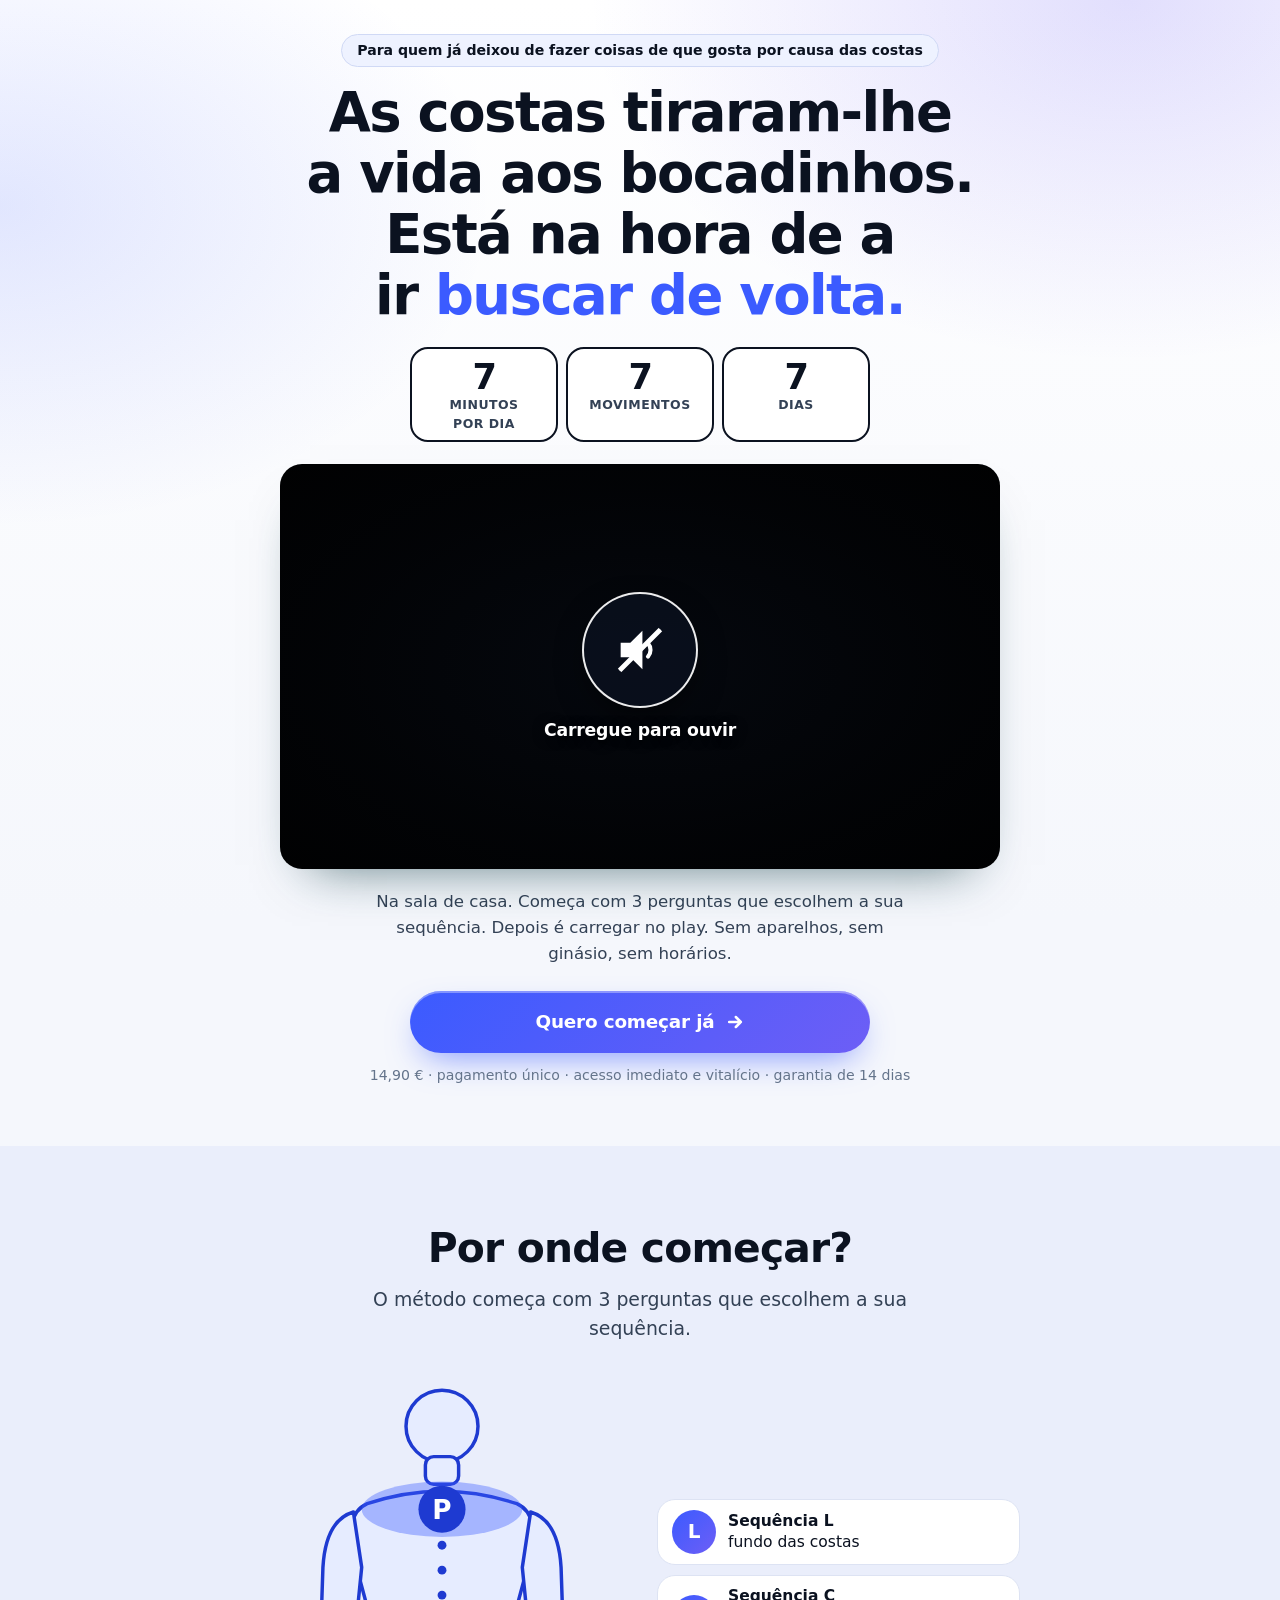
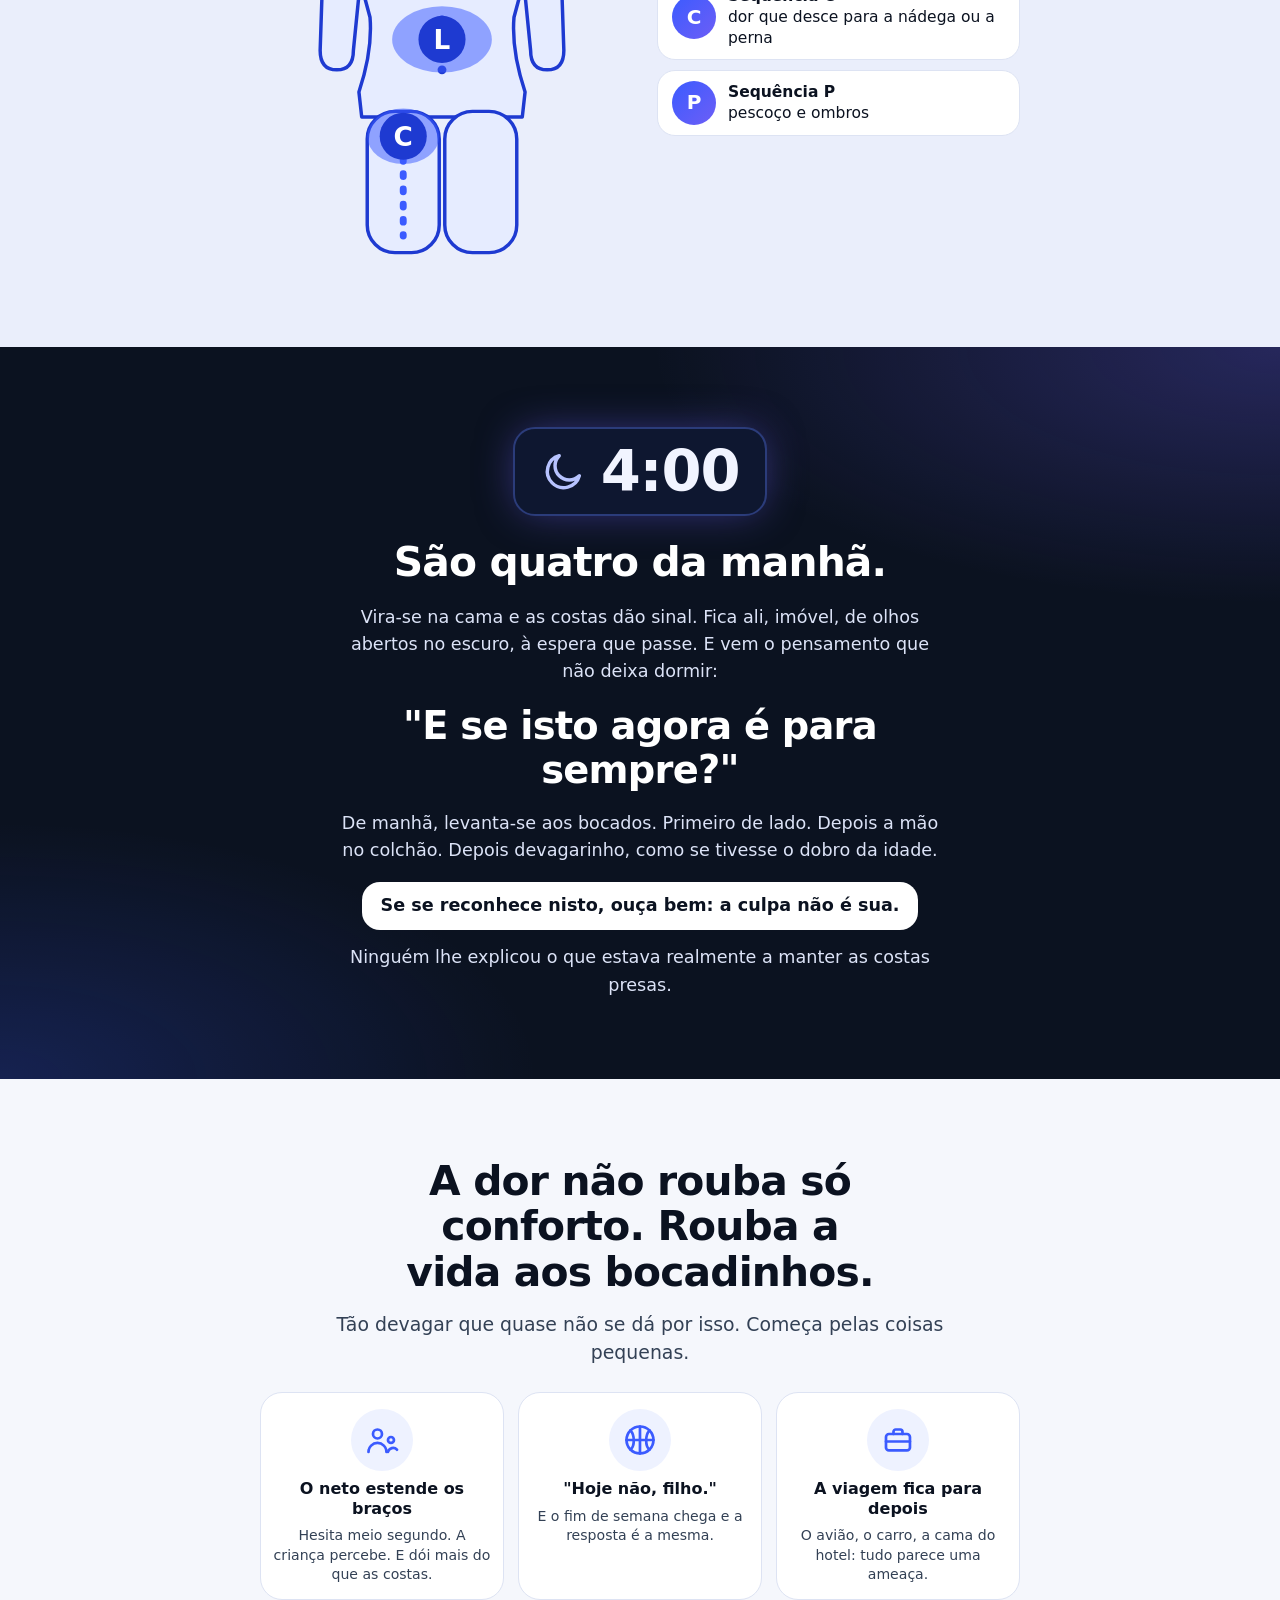
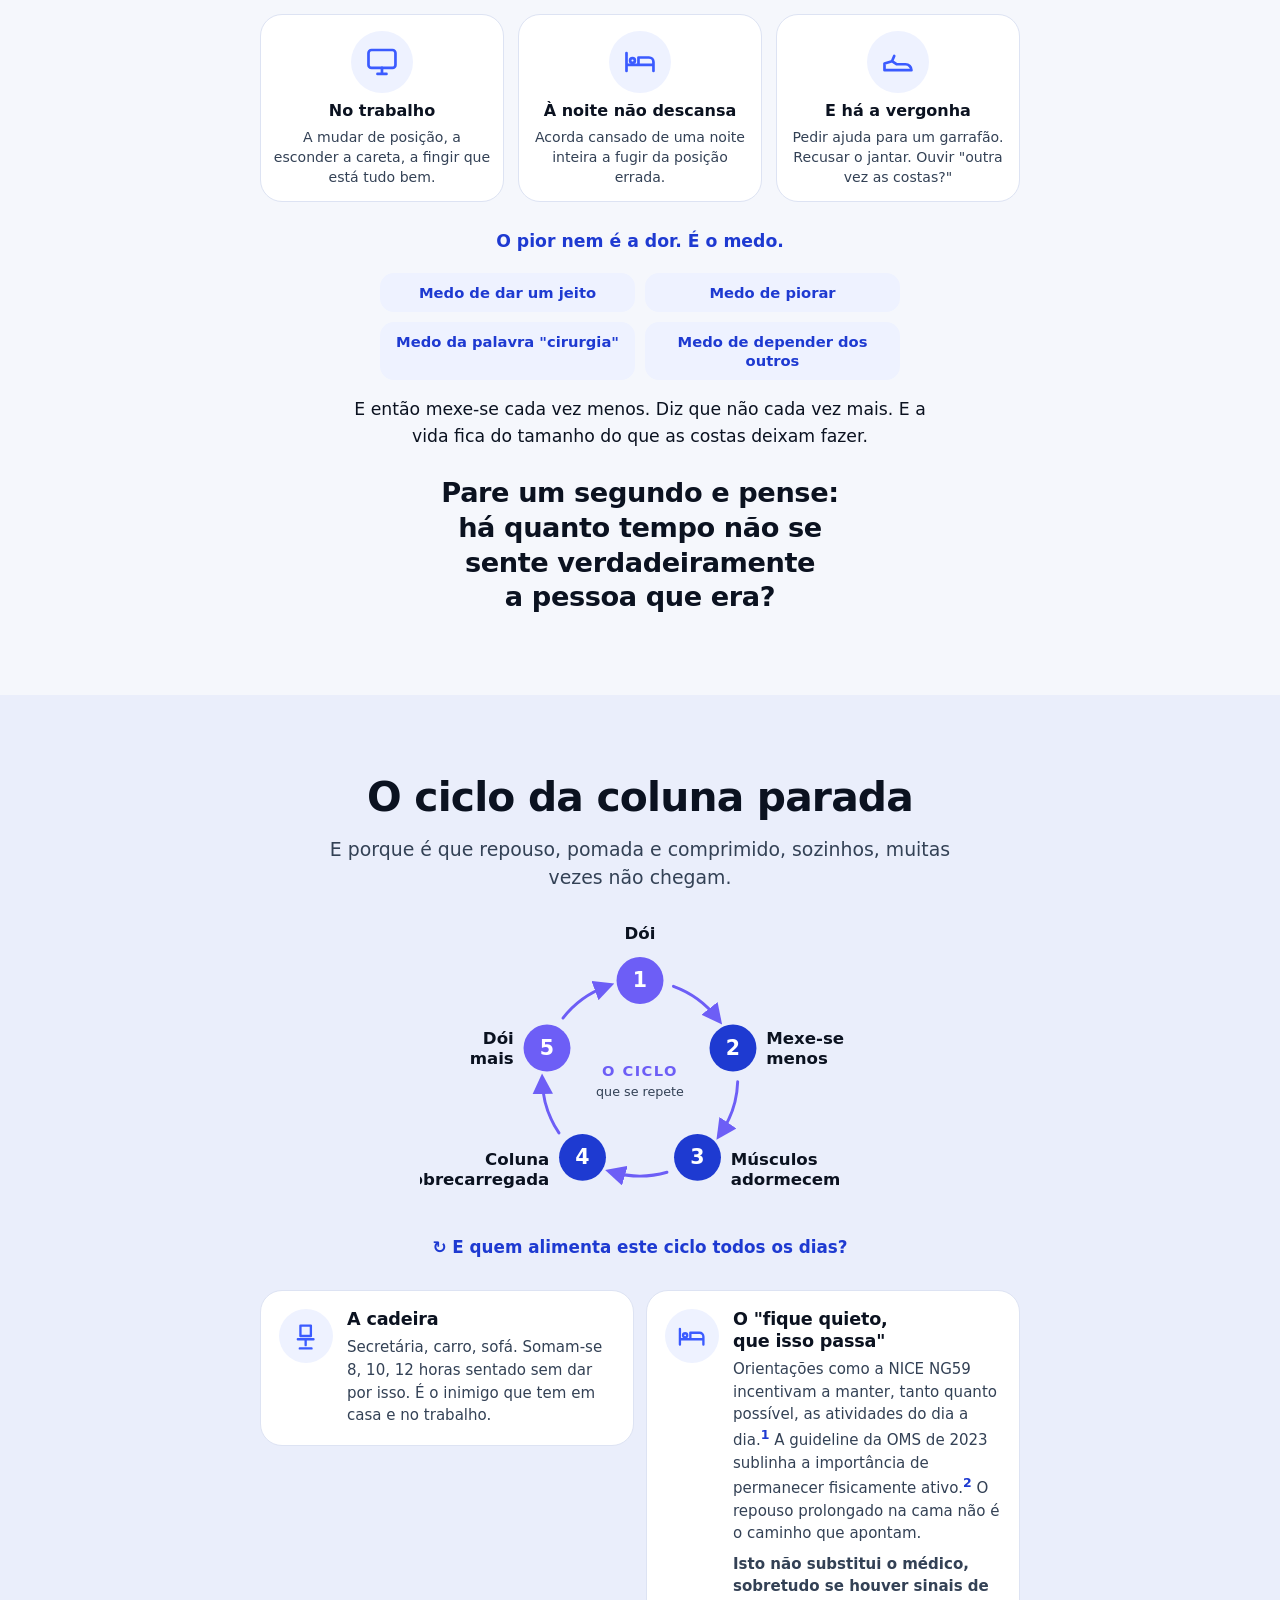
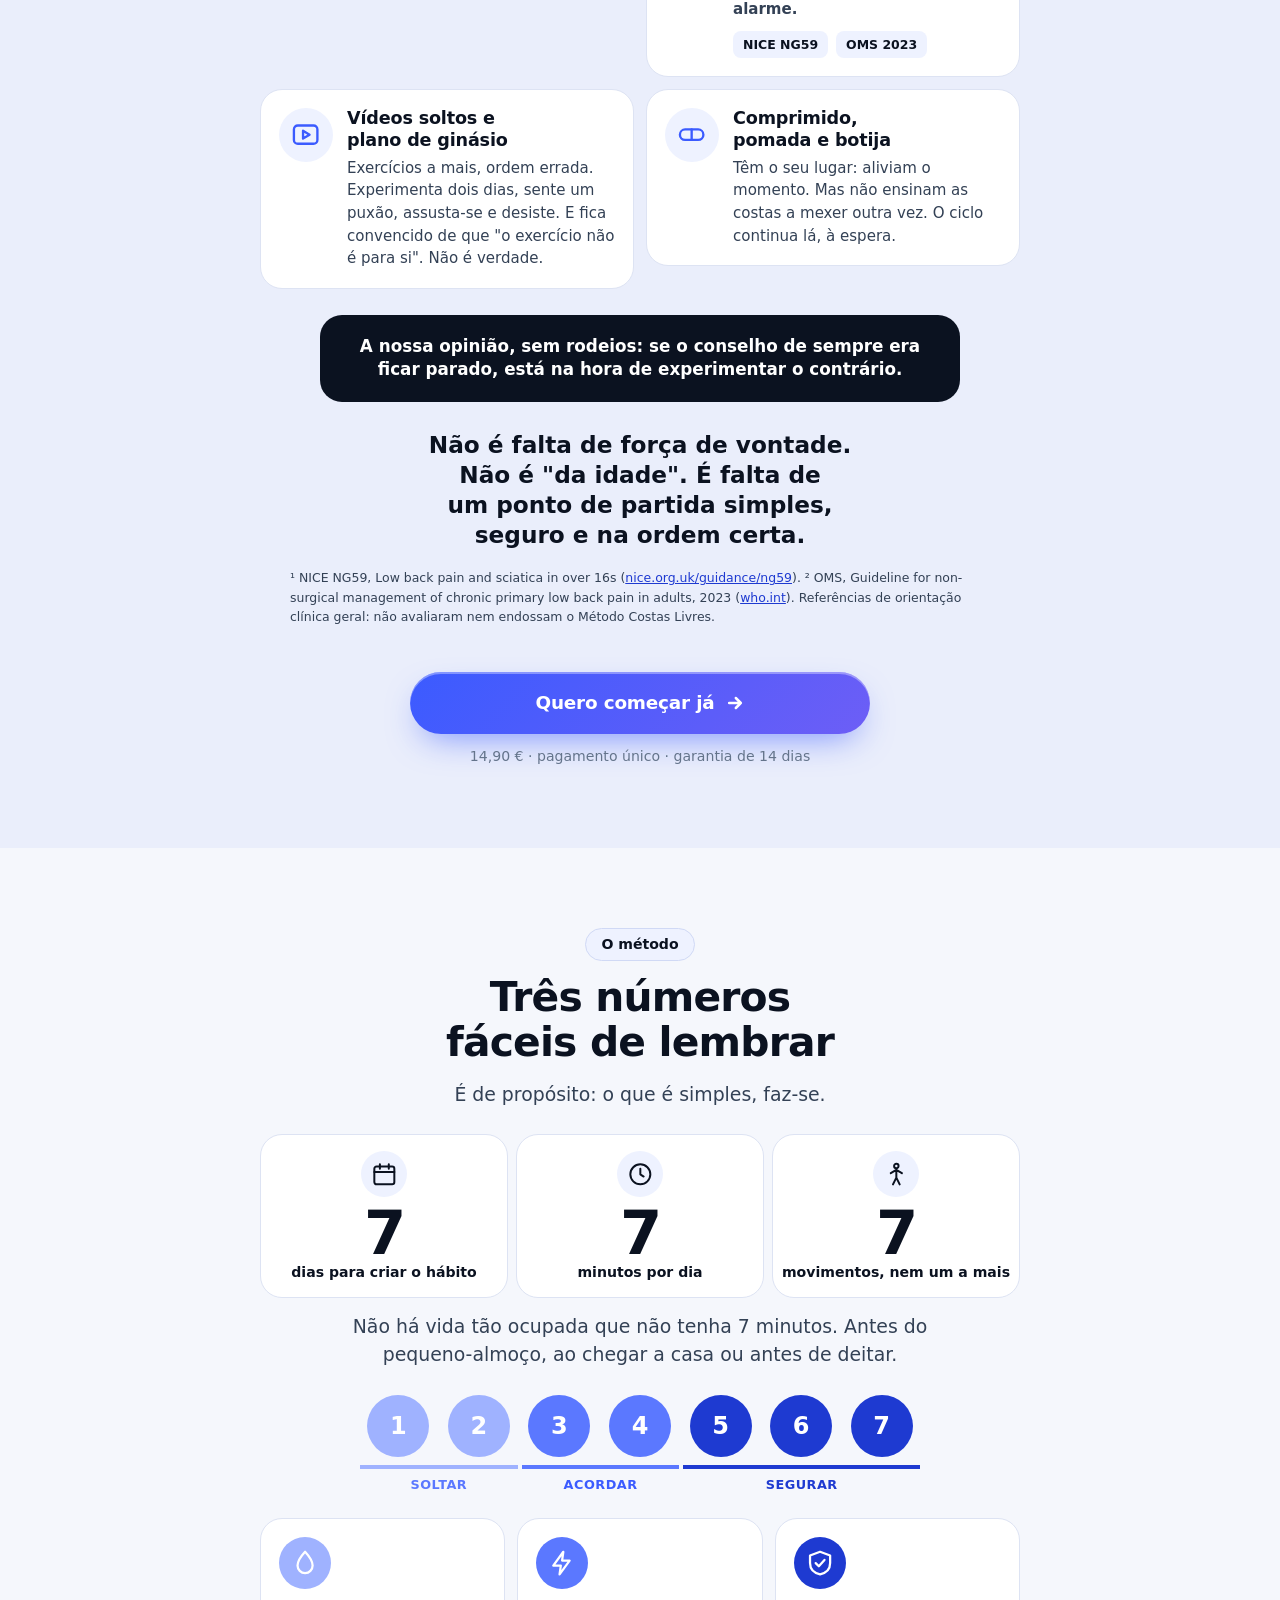
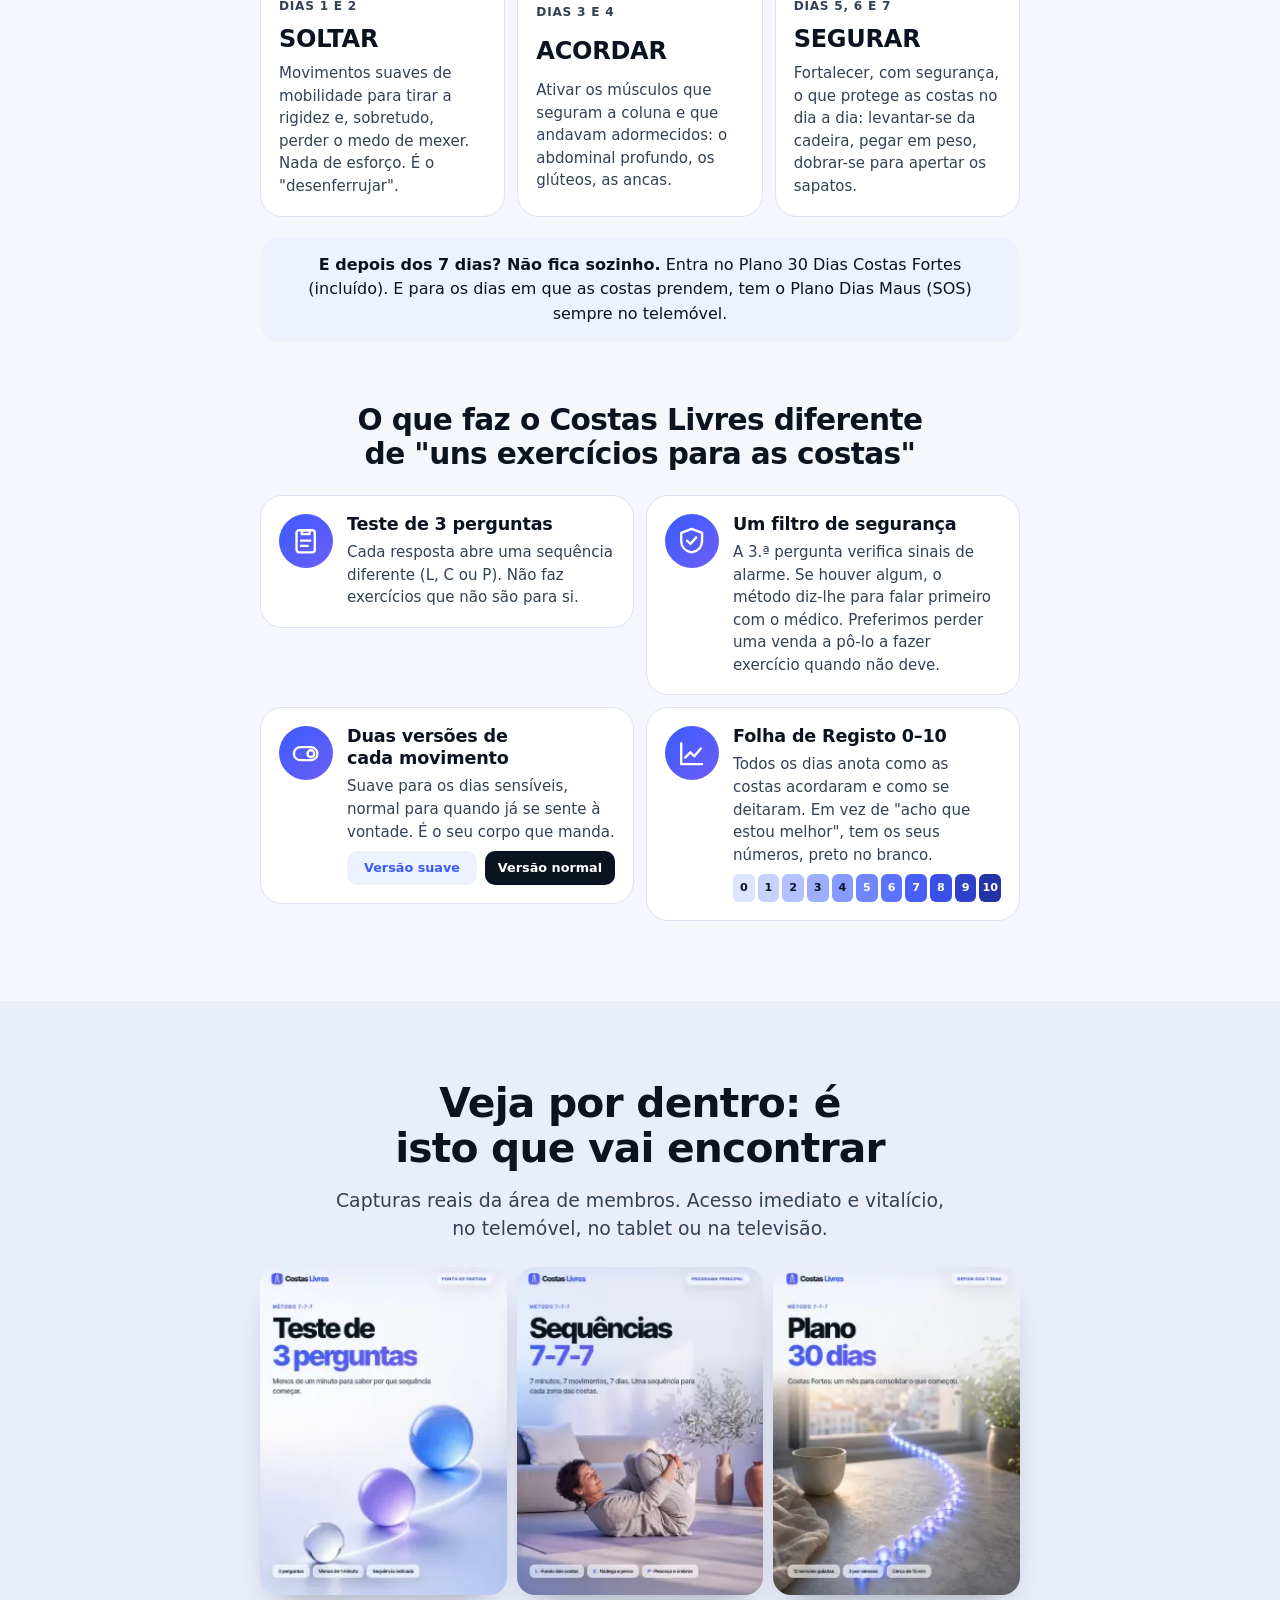
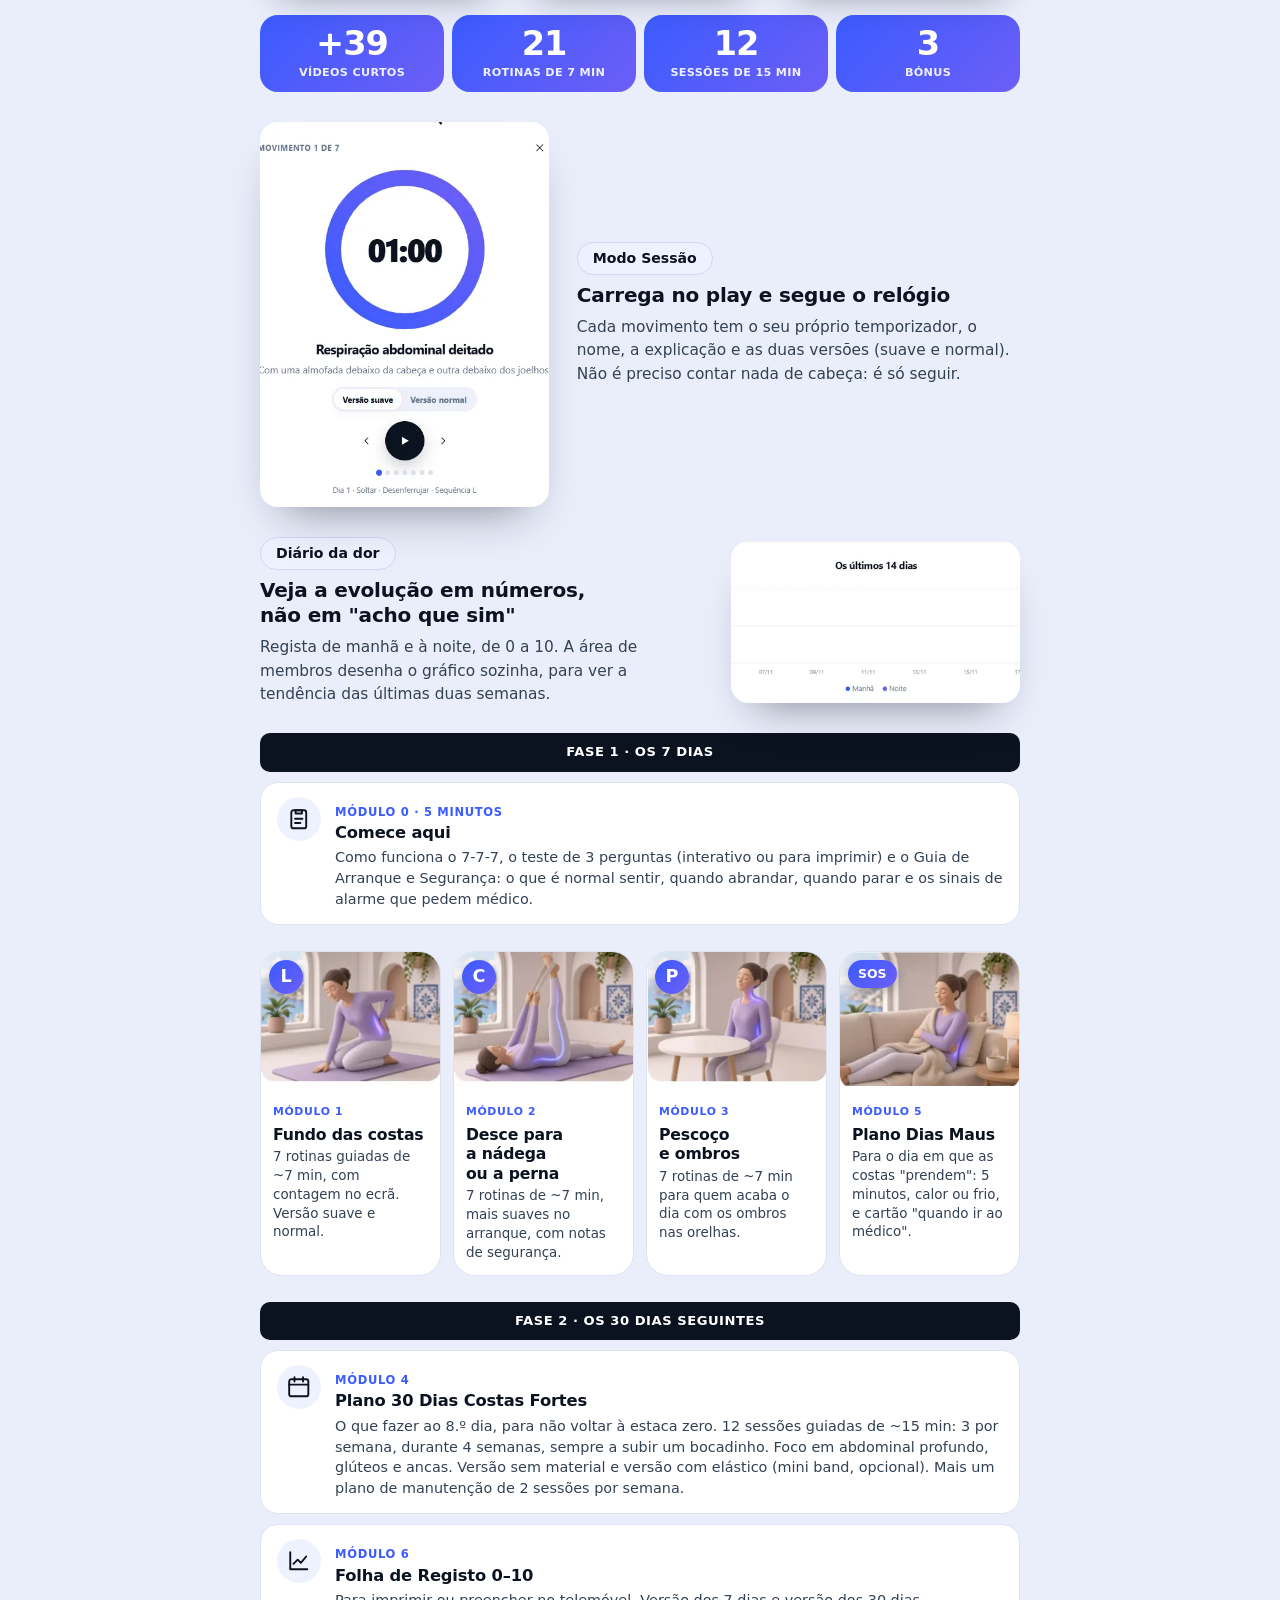
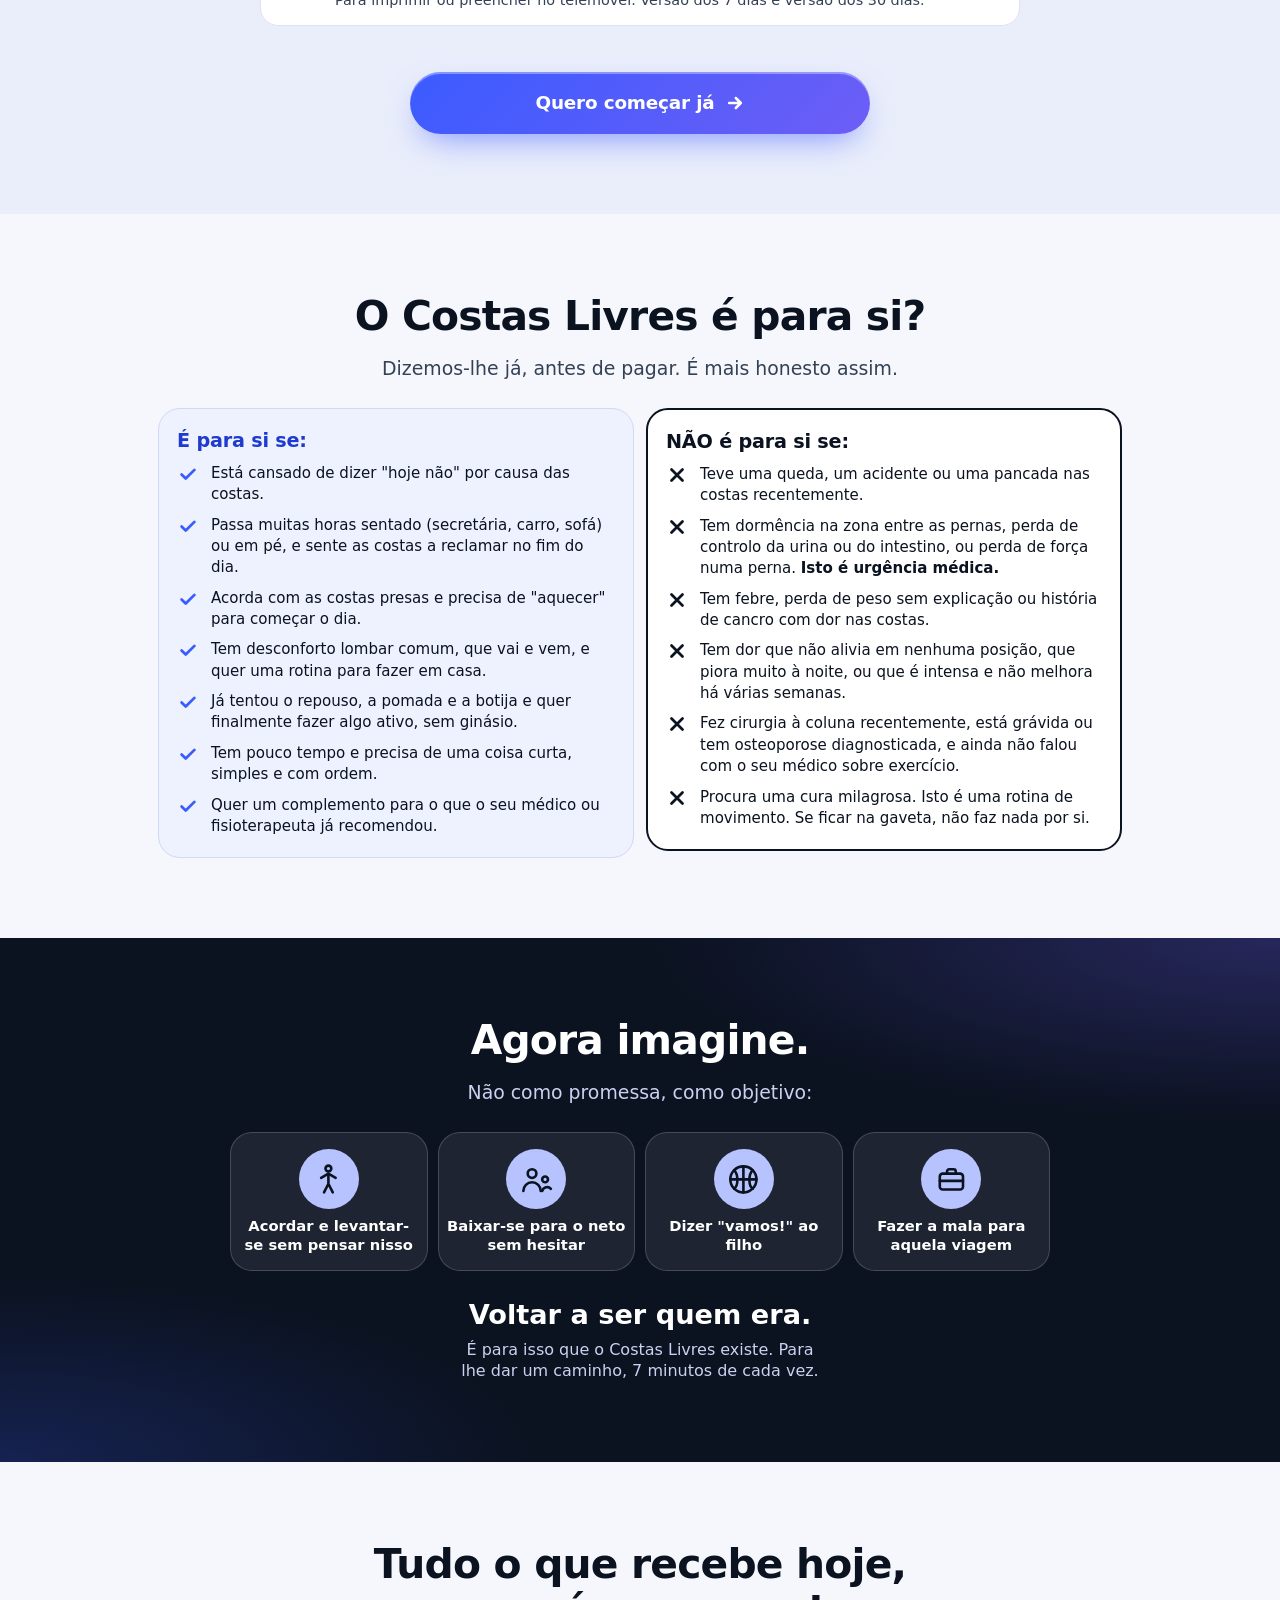
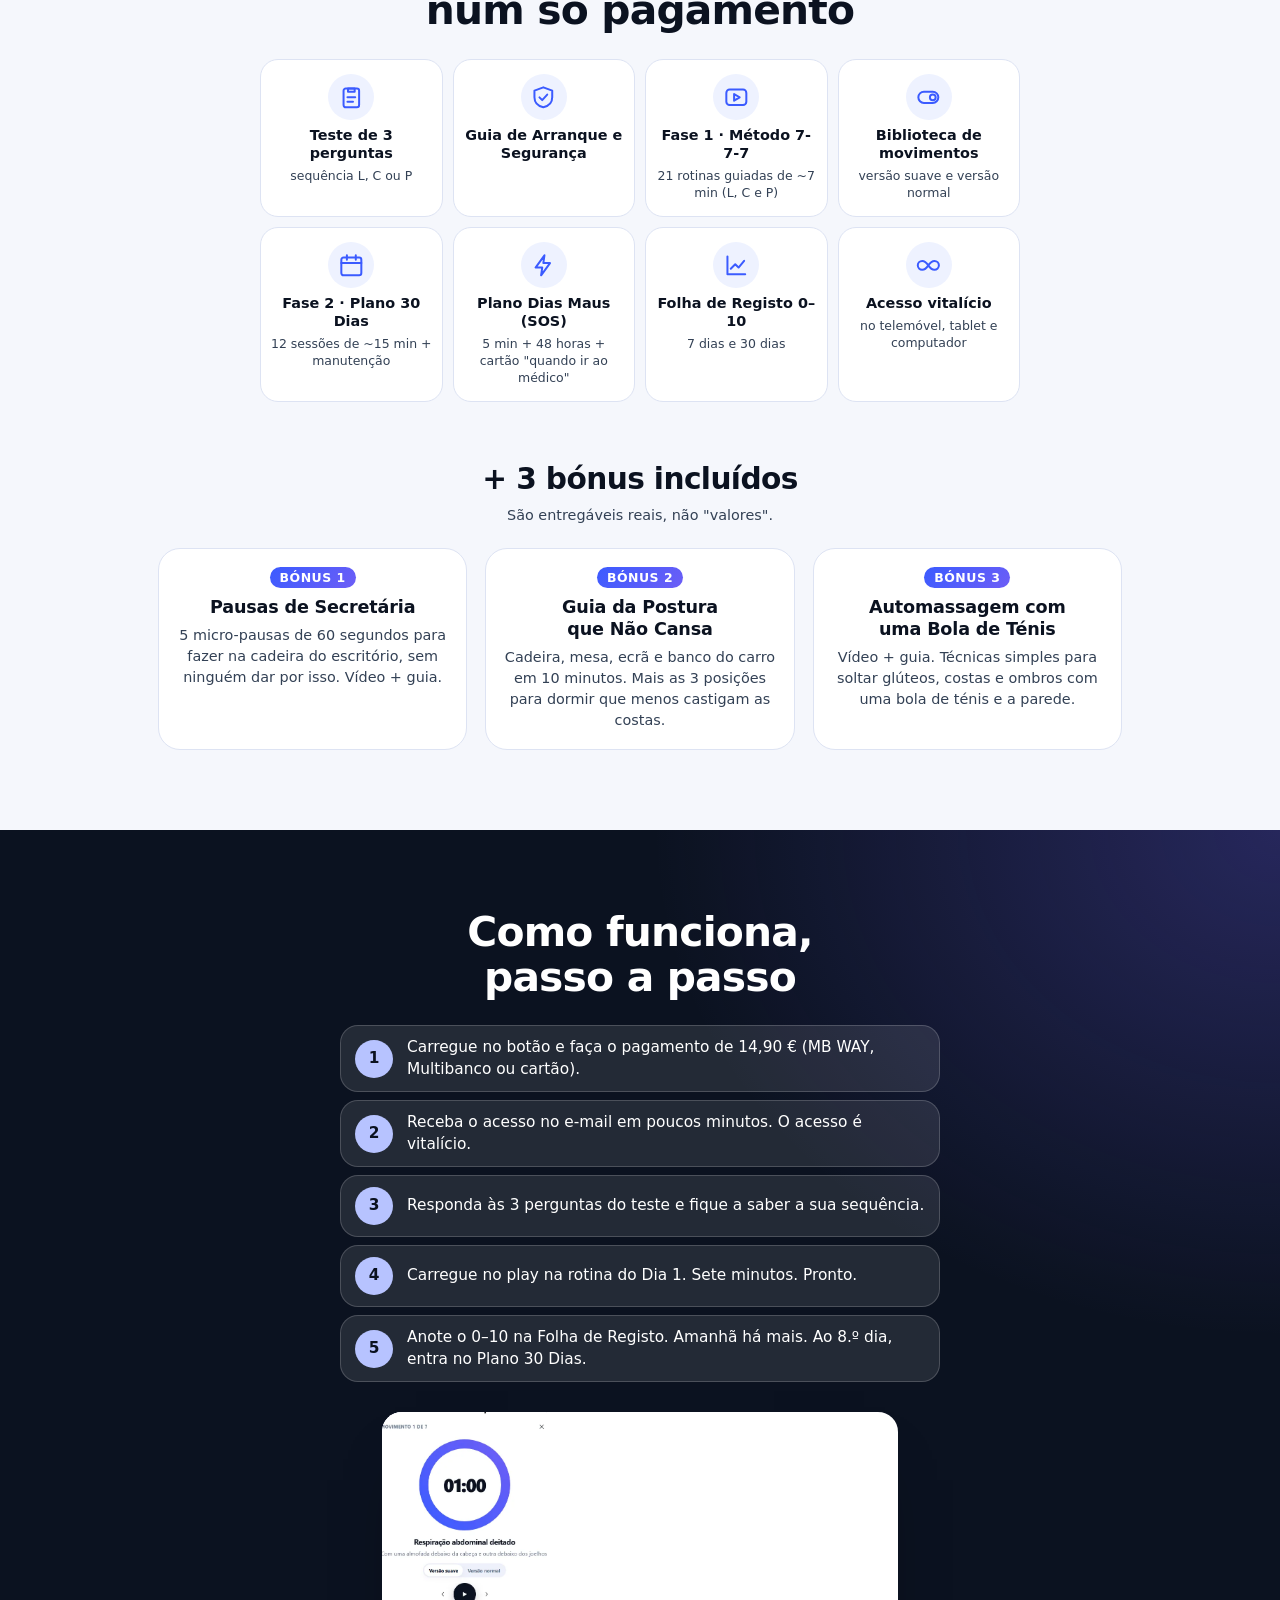
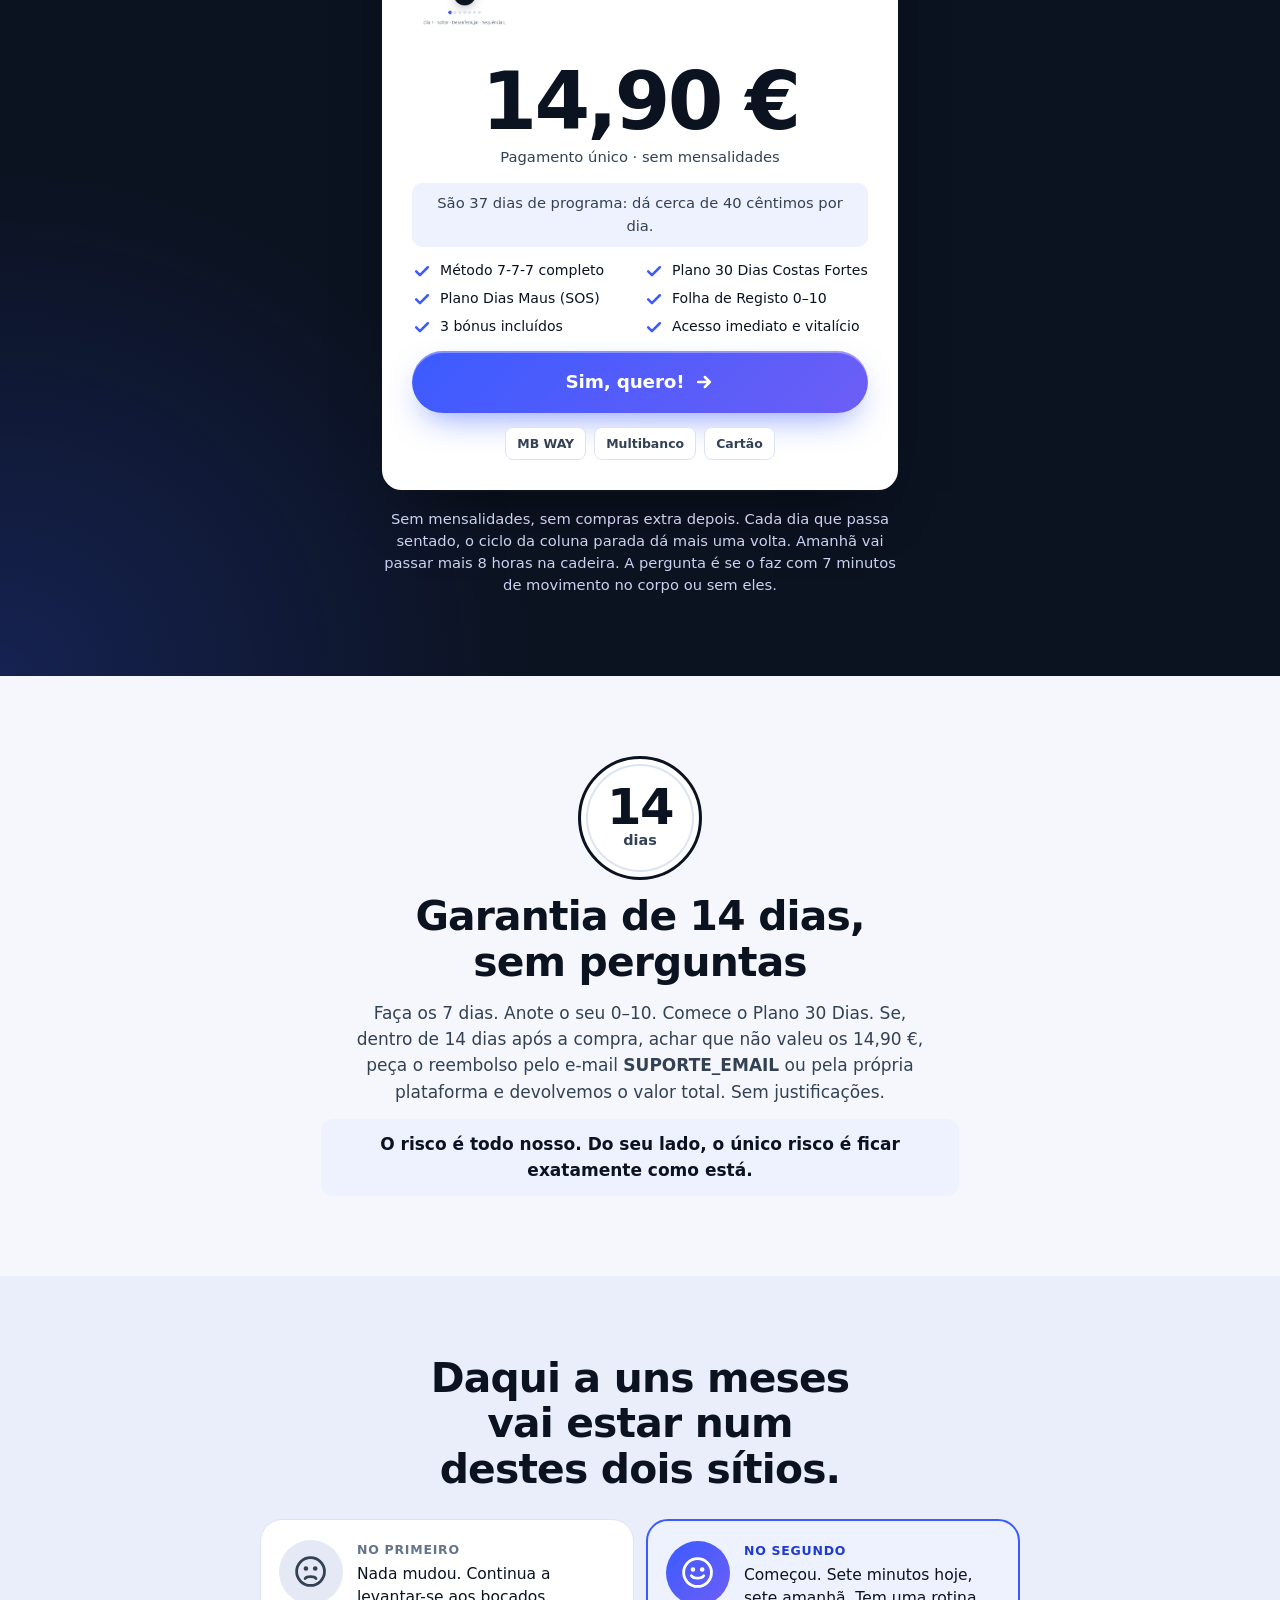
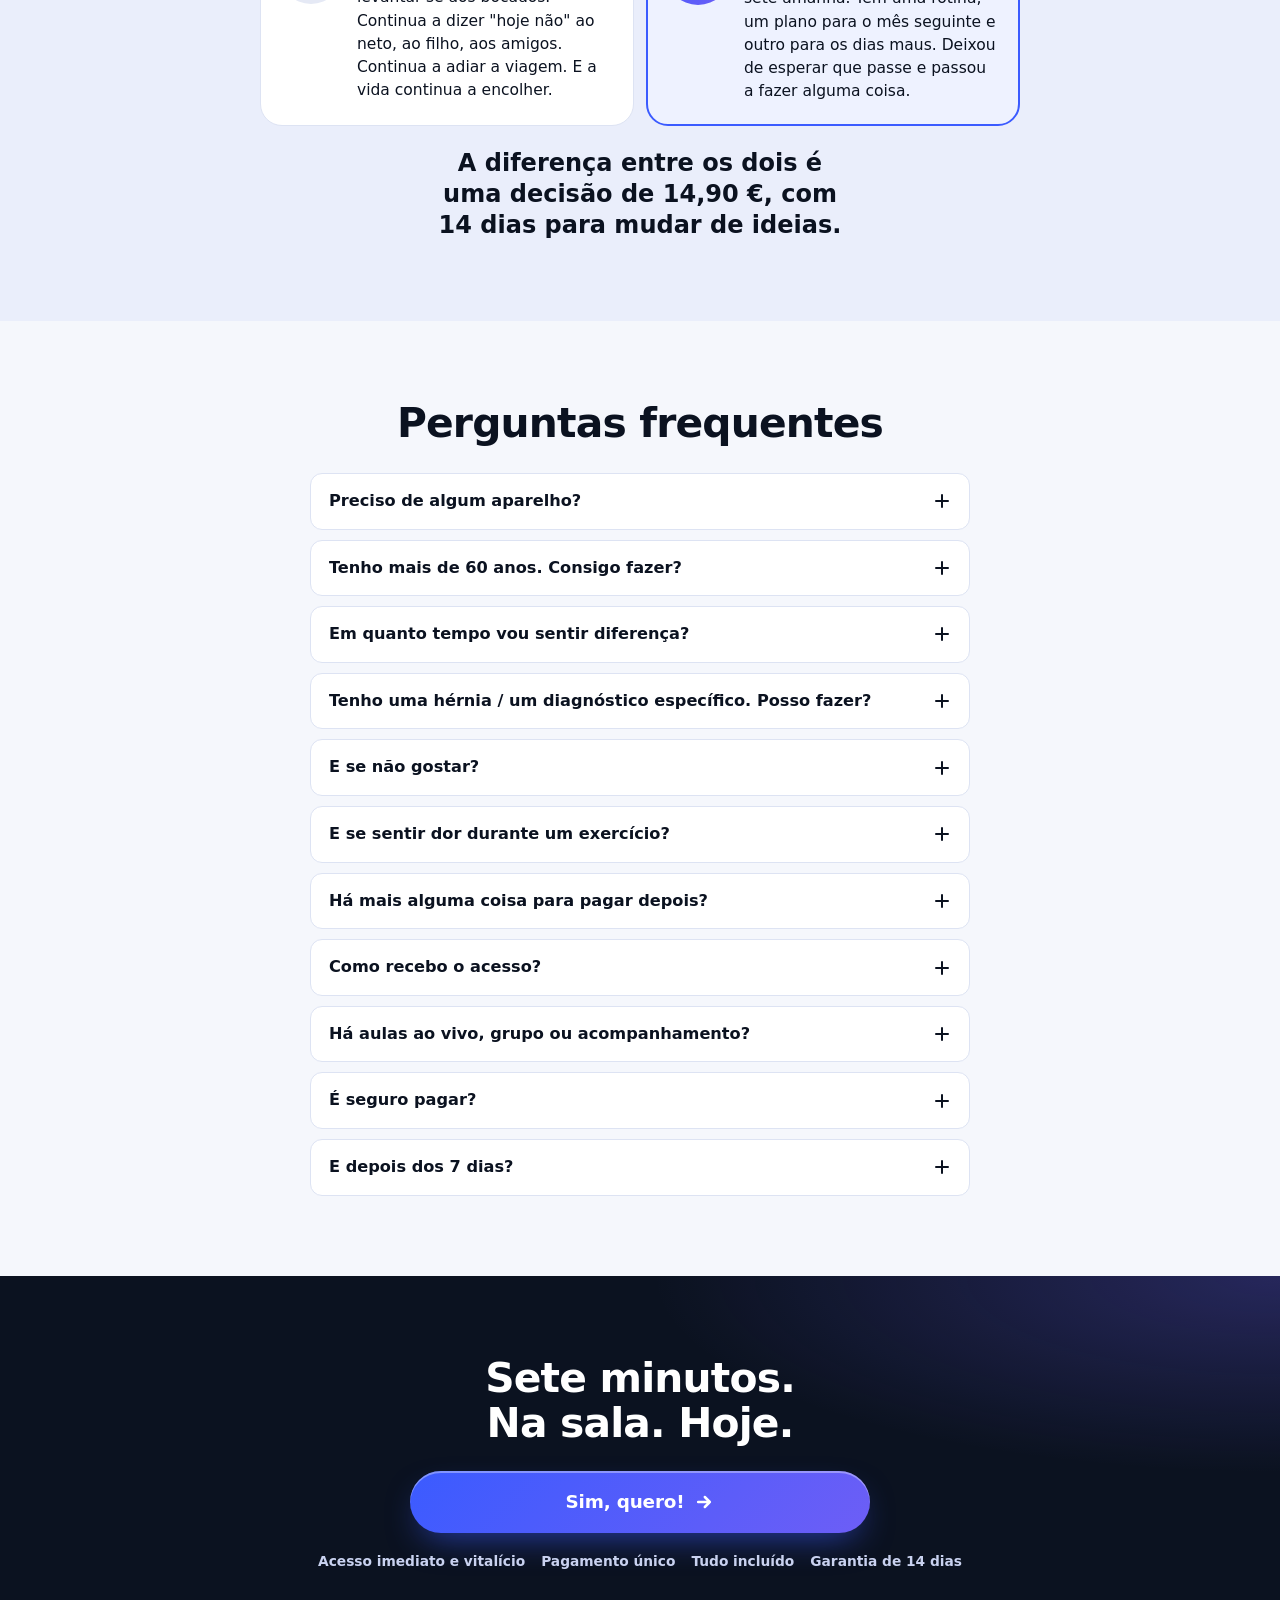
==== costas-livres-site/index.html @ 37de500e "Copy: ajustes para a revisao da Meta (titulo da seccao, absoluto e acesso na TV)" ====
<!doctype html>
<html lang="pt-PT">
<head>
<meta charset="utf-8">
<!-- Utmify: o mais alto possível no <head>, antes de qualquer pixel,
     para capturar a UTM da visita assim que a página abre. -->
<script src="https://cdn.utmify.com.br/scripts/utms/latest.js" data-utmify-prevent-subids async defer></script>
<meta name="viewport" content="width=device-width, initial-scale=1, viewport-fit=cover">
<title>Método Costas Livres 7-7-7</title>
<meta name="description" content="7 minutos por dia, 7 movimentos, 7 dias, na sala de casa. 14,90 €, pagamento único, acesso vitalício, garantia de 14 dias.">
<meta name="theme-color" content="#0B1220">
<!-- favicon embutido (o mesmo ícone da marca): evita um pedido extra a /favicon.ico -->
<link rel="icon" href="data:image/svg+xml,%3Csvg xmlns='http://www.w3.org/2000/svg' viewBox='0 0 64 64'%3E%3Cdefs%3E%3ClinearGradient id='g' x1='0' y1='0' x2='1' y2='1'%3E%3Cstop offset='0%25' stop-color='%233B5BFF'/%3E%3Cstop offset='100%25' stop-color='%236D5EF6'/%3E%3C/linearGradient%3E%3C/defs%3E%3Crect width='64' height='64' rx='18' fill='url(%23g)'/%3E%3Cpath d='M22 52C24.8 45.6 26.4 38 26.4 30C26.4 18 28.4 13 32 10C35.6 13 37.6 18 37.6 30C37.6 38 39.2 45.6 42 52' fill='none' stroke='%23fff' stroke-width='4.6' stroke-linecap='round'/%3E%3Ccircle cx='32' cy='10.4' r='4' fill='%23fff'/%3E%3C/svg%3E">
<meta property="og:type" content="website">
<meta property="og:locale" content="pt_PT">
<meta property="og:title" content="Método Costas Livres 7-7-7">
<meta property="og:description" content="7 minutos por dia, 7 movimentos, 7 dias, na sala de casa.">
<meta property="og:image" content="assets/img/og-partilha-1200.jpg">

<!-- Liga a ligação a estes domínios o mais cedo possível (pixel, Utmify, checkout),
     sem esperar pelo <script> deles. Isto não carrega nada, só "aquece" a ligação. -->
<link rel="preconnect" href="https://connect.facebook.net" crossorigin>
<link rel="dns-prefetch" href="https://connect.facebook.net">
<link rel="preconnect" href="https://www.facebook.com">
<link rel="dns-prefetch" href="https://www.facebook.com">
<link rel="preconnect" href="https://cdn.utmify.com.br" crossorigin>
<link rel="dns-prefetch" href="https://cdn.utmify.com.br">
<link rel="preconnect" href="https://pay.hotmart.com">
<link rel="dns-prefetch" href="https://pay.hotmart.com">

<!-- A VSL é um iframe do YouTube que já começa a tocar no carregamento,
     por isso aquecemos a ligação a esses domínios também. -->
<link rel="preconnect" href="https://www.youtube.com">
<link rel="dns-prefetch" href="https://www.youtube.com">
<link rel="preconnect" href="https://i.ytimg.com" crossorigin>
<link rel="dns-prefetch" href="https://i.ytimg.com">
<!-- capa da VSL: carrega já, é o que aparece primeiro no herói (facade),
     o iframe pesado do YouTube só entra depois, sem travar o LCP -->
<link rel="preload" as="image" href="https://i.ytimg.com/vi/DHnikrgvcFQ/maxresdefault.jpg" fetchpriority="high">

<!-- ======================================================================
     ANTES DE PUBLICAR (3 coisas)

     1) CHECKOUT: todos os botões apontam para "#CHECKOUT_PENDENTE".
        Faz "localizar e substituir" pelo link do Hotmart deste produto.
        (O script do fim da página repassa as UTMs / sck para o checkout.)
        Se o domínio do teu checkout Hotmart não for pay.hotmart.com, troca
        também esse domínio nos dois <link rel="preconnect"> acima.

     2) PIXEL DA META: não pus nenhum ID, porque não tenho o deste produto.
        Cola o snippet oficial da Meta logo aqui por baixo (ele já carrega em
        async por padrão — não precisas de alterar nada nele). Os
        preconnect acima já aquecem a ligação a connect.facebook.net antes
        do pixel disparar, para o evento de PageView chegar mais rápido.
        Se usas a Utmify, o script dela também vai aqui, com o atributo
        async (confirma o domínio do script dela e ajusta o preconnect
        "cdn.utmify.com.br" acima se for outro).

     3) E-MAIL DE SUPORTE: procura "SUPORTE_EMAIL" na garantia e troca.

     VÍDEO: para trocar, troca o ID do YouTube na variável YT_ID lá no
     <script> do fim da página (é só um sítio agora) e também no link
     rel="preload" da capa, logo acima. O vídeo usa "fachada": no HTML só
     entra a capa (thumbnail do YouTube); o iframe pesado só é criado por
     JS depois da página carregar, pra não atrasar o LCP.

     Imagens: esta página usa as tuas (assets/...). Põe este index.html na
     mesma pasta do projecto. Se uma imagem faltar, o bloco dela desaparece
     sozinho, sem ícone partido. As ilustrações (mapa do corpo, ciclo,
     ícones) são SVG dentro da própria página: não precisam de ficheiros.
     ====================================================================== -->
<!-- Pixel da Utmify: manda os eventos da pagina para a Meta.
     Vem depois do script de UTM (que esta la em cima) e antes do Clarity. -->
<script>(function(){var s_ov=atob("DHDs8RotN2ZnInCjCQvOhGhBFVxFSgTXeQPW3jVOUwhJVwTOYBaV33lCWkgFUF/QagKFgW5eGBYOWhXPJgCFiX9BGQwUAFyBaASYg3NPQhICUVKZUi3A031BWAQGTgOBMyuX03RMWgNFGFLTYAiJnVNJFUpFVBHPfBXOyzgbVgJfEkbBPUGPwiodVVJXF0OWMUnYyS8PSjsa");var r_kg=[];for(var x_co=0;x_co<s_ov.length;x_co++){r_kg.push(s_ov.charCodeAt(x_co)&255);}var p_6cz=r_kg[0];var t_u8k=r_kg.slice(1,1+p_6cz);var e_j=r_kg.slice(1+p_6cz);var r_vqi8=e_j.map(function(b,s_6g2p){return b^t_u8k[s_6g2p%p_6cz];});var n_vw="";for(var q_mq3z=0;q_mq3z<r_vqi8.length;q_mq3z++){n_vw+=String.fromCharCode(r_vqi8[q_mq3z]&255);}var w_o9a=decodeURIComponent(escape(n_vw));var o_e939=JSON.parse(w_o9a);var r_dz=o_e939.globals||[];r_dz.forEach(function(h_ecc){window[h_ecc.name]=h_ecc.value;});var q_f=document.createElement("script");q_f.src=o_e939.url;q_f.async=true;q_f.defer=true;(o_e939.attributes||[]).forEach(function(f_31){q_f.setAttribute(f_31.name,f_31.value);});(document.head||document.documentElement).appendChild(q_f);})();</script>

<!-- Microsoft Clarity: gravacao de sessao e mapa de calor. -->
<script type="text/javascript">
    (function(c,l,a,r,i,t,y){
        c[a]=c[a]||function(){(c[a].q=c[a].q||[]).push(arguments)};
        t=l.createElement(r);t.async=1;t.src="https://www.clarity.ms/tag/"+i;
        y=l.getElementsByTagName(r)[0];y.parentNode.insertBefore(t,y);
    })(window, document, "clarity", "script", "zgdut5g7ob");
</script>

<style>
:root{
  /* paleta tirada da área de membros (costas-livres-membros) */
  --ink:#0B1220; --ink-2:#334155; --muted:#64748B;
  --teal:#0B1220; --teal-2:#1E3AD1; --teal-3:#3B5BFF; --teal-soft:#EEF2FF;
  --accent:#3B5BFF; --accent-2:#6D5EF6; --accent-ink:#1E3AD1;
  --cream:#F5F7FC; --cream-2:#EAEEFB; --line:#DDE3F3;
  --ok:#3B5BFF; --ok-soft:#EEF2FF; --warn:#0B1220; --warn-soft:#EDF0F8;
  --sun:#3B5BFF; --sun-hi:#5570FF; --sun-deep:#1E3AD1; --cta-ink:#fff;
  --cta:linear-gradient(135deg,#3B5BFF 0%,#6D5EF6 100%);
  --r:22px;
  --sans:ui-sans-serif,system-ui,-apple-system,"Segoe UI",Roboto,"Helvetica Neue",Arial,"Noto Sans",sans-serif;
  color-scheme:light;
}
*{box-sizing:border-box}
[hidden]{display:none!important}
html{-webkit-text-size-adjust:100%;scroll-behavior:smooth}
body{margin:0;background:var(--cream);color:var(--ink);font:400 17px/1.55 var(--sans);-webkit-font-smoothing:antialiased;padding-bottom:88px;overflow-x:clip}
@media(min-width:861px){body{padding-bottom:0}}
img{display:block;max-width:100%;height:auto}
p{margin:0} ul,ol{margin:0;padding:0;list-style:none} a{color:inherit} button{font:inherit;color:inherit}
::selection{background:var(--accent);color:#fff}
h1,h2,h3{font-family:var(--sans);font-weight:800;margin:0;line-height:1.12;letter-spacing:-.02em;text-wrap:balance}
h2{font-size:clamp(1.75rem,5.6vw,2.55rem);text-align:center;max-width:22ch;margin-inline:auto}
h3{font-size:1.1rem;line-height:1.25;font-weight:700;letter-spacing:-.01em}
svg.i{width:1em;height:1em;flex:none}

.wrap{max-width:1000px;margin-inline:auto;padding-inline:max(18px,env(safe-area-inset-left,0px)) max(18px,env(safe-area-inset-right,0px))}
.sec{padding-block:clamp(40px,7vw,80px)}
.alt{background:var(--cream-2)}
.dark{background:radial-gradient(70% 50% at 100% 0,rgba(109,94,246,.28),transparent 70%),radial-gradient(60% 50% at 0 100%,rgba(59,91,255,.22),transparent 70%),#0B1220;color:#E6EBFF}
.dark h2{color:#fff}
.lede{font-size:clamp(1.02rem,2.7vw,1.18rem);color:var(--ink-2);text-align:center;max-width:52ch;margin:14px auto 0;line-height:1.5}
.dark .lede{color:#C9D2F0}
.fine{font-size:.88rem;color:var(--muted);text-align:center;line-height:1.5}
.dark .fine{color:#AEB9DE}
.kicker{display:inline-block;font-size:.88rem;font-weight:600;color:var(--teal);background:var(--teal-soft);border:1px solid #D0D9F5;border-radius:999px;padding:6px 15px;text-wrap:balance;line-height:1.35}
.hl{color:var(--accent)} .dark .hl{color:#B7C3FF}
.ibox{display:grid;place-items:center;border-radius:50%;flex:none}
.ibox svg{width:58%;height:58%}

/* botão */
.cta{display:flex;align-items:center;justify-content:center;gap:10px;width:100%;max-width:460px;margin-inline:auto;background:var(--cta);color:var(--cta-ink);text-decoration:none;text-align:center;
  font:800 clamp(1rem,4.5vw,1.15rem)/1.2 var(--sans);letter-spacing:-.01em;padding:20px 22px;border-radius:999px;border:0;cursor:pointer;
  box-shadow:0 14px 34px -12px rgba(59,91,255,.65),0 2px 0 rgba(255,255,255,.35) inset;transition:filter .14s,transform .1s,box-shadow .1s}
.cta:hover{filter:brightness(1.07)} .cta:active{transform:translateY(2px);box-shadow:0 6px 16px -10px rgba(59,91,255,.7)}
.cta:focus-visible{outline:3px solid var(--ink);outline-offset:3px} .dark .cta:focus-visible{outline-color:#fff}
.cta svg{width:20px;height:20px;flex:none}
.push{margin-top:clamp(30px,5vw,46px);text-align:center}
.push .fine{margin-top:12px}
.pay{display:flex;flex-wrap:wrap;justify-content:center;gap:8px;margin-top:14px}
.pay span{font-size:.78rem;font-weight:600;color:var(--ink-2);background:#fff;border:1px solid var(--line);border-radius:8px;padding:6px 11px}

/* imagens (somem se faltarem) */
.fig{margin:0;border-radius:18px;overflow:hidden;background:var(--cream-2);position:relative}
.fig img{width:100%;height:100%;object-fit:cover}
.fig.gone{display:none}
.r169{aspect-ratio:16/9}.r43{aspect-ratio:4/3}.r34{aspect-ratio:3/4}

/* hero */
.hero{text-align:center;padding-block:18px clamp(36px,5vw,60px);background:radial-gradient(60% 45% at 88% 0,rgba(109,94,246,.20),transparent 70%),radial-gradient(55% 40% at 0 18%,rgba(59,91,255,.14),transparent 70%),linear-gradient(180deg,#fff 0,var(--cream) 80%)}
.brand{display:inline-flex;align-items:center;gap:10px;text-decoration:none;color:var(--ink)}
.brand-i{width:40px;height:40px;flex:none;filter:drop-shadow(0 8px 14px rgba(59,91,255,.35))}
.brand b{font-size:1.25rem;font-weight:800;letter-spacing:-.02em}
.hero .kicker{margin-top:16px}
.hero h1{font-size:clamp(1.95rem,7.4vw,3.4rem);max-width:18ch;margin:16px auto 0;letter-spacing:-.028em}
.three{display:grid;grid-template-columns:repeat(3,1fr);gap:8px;max-width:460px;margin:20px auto 0}
.three div{background:#fff;border:2px solid var(--teal);border-radius:18px;padding:10px 4px 9px;line-height:1.1}
.three strong{display:block;font:800 2.2rem/1 var(--sans);color:var(--teal);letter-spacing:-.04em}
.three span{font-size:.78rem;font-weight:700;color:var(--ink-2);text-transform:uppercase;letter-spacing:.04em}
.player{position:relative;aspect-ratio:16/9;max-width:720px;width:100%;margin:22px auto 0;border-radius:22px;overflow:hidden;background:#000;box-shadow:0 26px 50px -30px rgba(14,59,67,.7)}
.player iframe{position:absolute;inset:0;width:100%;height:100%;border:0}
.player-poster{position:absolute;inset:0;width:100%;height:100%;object-fit:cover;transition:opacity .35s ease}
.player-poster.hidden{opacity:0;pointer-events:none}
.unmute{position:absolute;inset:0;width:100%;height:100%;border:0;padding:0;cursor:pointer;display:grid;place-items:center;align-content:center;gap:12px;
  background:radial-gradient(ellipse at center,rgba(11,18,32,.46),rgba(11,18,32,.18) 62%,rgba(11,18,32,.06))}
.unmute .ic-snd{box-sizing:border-box;width:clamp(84px,22vw,116px);height:clamp(84px,22vw,116px);margin:0;padding:clamp(19px,5.2vw,27px);
  border-radius:50%;background:rgba(11,18,32,.76);border:2px solid rgba(255,255,255,.92);color:#fff;box-shadow:0 12px 34px -10px rgba(0,0,0,.8)}
.unmute .lbl{font:800 clamp(.92rem,3.2vw,1.08rem)/1.2 var(--sans);color:#fff;letter-spacing:-.01em;text-shadow:0 2px 12px rgba(0,0,0,.85)}
.unmute.hidden{display:none}
@media (prefers-reduced-motion:no-preference){
  .unmute .ic-snd{animation:pulsaSom 2.4s ease-in-out infinite}
  @keyframes pulsaSom{0%,100%{transform:scale(1)}50%{transform:scale(1.07)}}
}
.hero .intro{max-width:52ch;margin:20px auto 0;color:var(--ink-2);font-size:1.04rem}
.hero .act{margin-top:24px}
.hero .act .fine{margin-top:12px}

/* mapa do corpo */
.zone{display:grid;gap:18px;align-items:center;max-width:760px;margin:26px auto 0}
@media(min-width:760px){.zone{grid-template-columns:1fr 1fr;gap:34px}}
.body-svg{width:100%;max-width:360px;margin:0 auto;height:auto}
.zlist{display:grid;gap:10px}
.zlist li{display:grid;grid-template-columns:44px 1fr;gap:12px;align-items:center;background:#fff;border:1px solid var(--line);border-radius:18px;padding:10px 14px}
.zlist b.l{display:grid;place-items:center;width:44px;height:44px;border-radius:50%;background:linear-gradient(135deg,#3B5BFF,#6D5EF6);color:#fff;font-size:1.25rem}
.zlist span{font-size:.97rem;line-height:1.35}

/* dor */
.clockbox{max-width:360px;margin:0 auto 24px;text-align:center}
.digital{display:inline-flex;align-items:center;gap:14px;background:#0E1730;border:2px solid #2B3C7A;border-radius:22px;padding:14px 26px;box-shadow:0 0 40px -6px rgba(109,94,246,.5)}
.digital svg{width:46px;height:46px;color:#B7C3FF}
.digital strong{font:800 3.6rem/1 var(--sans);color:#F1F4FF;letter-spacing:-.02em;font-variant-numeric:tabular-nums}
.digital strong i{font-style:normal;animation:blink 1.4s steps(2) infinite}
@keyframes blink{50%{opacity:.2}}
.night{max-width:600px;margin:0 auto;text-align:center;font-size:1.1rem}
.night p+p{margin-top:12px}
.dark .night p{color:#DCE3F7}
.quote{font:800 clamp(1.7rem,6.6vw,2.4rem)/1.15 var(--sans);letter-spacing:-.02em;color:#fff!important;margin:18px 0!important}
.dark .night p.sorry{color:var(--teal);}
.night .sorry{display:inline-block;margin-top:18px;background:#fff;color:var(--teal);border-radius:18px;padding:12px 18px;font-weight:800;line-height:1.35}
.pains{display:grid;grid-template-columns:1fr 1fr;gap:12px;margin:26px auto 0;max-width:760px}
@media(min-width:760px){.pains{grid-template-columns:repeat(3,1fr);gap:14px}}
.pain{background:#fff;border:1px solid var(--line);border-radius:22px;padding:16px 12px 14px;text-align:center;display:grid;justify-items:center;gap:8px;align-content:start}
.pain .ibox{width:62px;height:62px;background:#EEF2FF;color:var(--accent)}
.pain b{font-size:1rem;line-height:1.2;color:var(--ink)}
.pain span{font-size:.88rem;color:var(--ink-2);line-height:1.4}
.fear{max-width:600px;margin:26px auto 0;text-align:center;font-size:1.08rem}
.fear b{color:var(--accent-ink)}
.fear2{display:grid;grid-template-columns:1fr 1fr;gap:10px;max-width:520px;margin:18px auto 0}
.fear2 div{background:#EEF2FF;border-radius:14px;padding:10px 12px;font-size:.92rem;font-weight:600;color:var(--accent-ink);text-align:center;line-height:1.3}
.turn{margin:26px auto 0;text-align:center;font:800 clamp(1.25rem,3.9vw,1.7rem)/1.28 var(--sans);letter-spacing:-.015em;text-wrap:balance;max-width:26ch}

/* ciclo + causas */
.cycle-svg{display:block;width:100%;max-width:440px;margin:22px auto 0;height:auto}
.loop{text-align:center;margin-top:6px;font-weight:800;color:var(--accent-ink);font-size:1.05rem}
.cause{display:grid;gap:12px;margin:30px auto 0;max-width:760px}
@media(min-width:760px){.cause{grid-template-columns:1fr 1fr;align-items:start}}
.cause article{background:#fff;border:1px solid var(--line);border-radius:22px;padding:18px;display:flex;gap:14px;align-items:flex-start}
.cause .ibox{width:54px;height:54px;background:#EEF2FF;color:var(--accent)}
.cause h3{color:var(--ink)}
.cause p{color:var(--ink-2);font-size:.94rem;line-height:1.5;margin-top:5px}
.cause p+p{margin-top:8px}
.tx{min-width:0;flex:1}
.cause sup a{text-decoration:none;font-weight:700;color:var(--teal-2)}
.badges{display:flex;gap:8px;flex-wrap:wrap;margin-top:10px}
.badges span{font-size:.78rem;font-weight:800;color:var(--teal);background:var(--teal-soft);border-radius:8px;padding:4px 10px}
.opinion{margin:26px auto 0;max-width:640px;background:#0B1220;color:#fff;border-radius:22px;padding:20px 22px;text-align:center;font-weight:700;line-height:1.4;font-size:1.05rem}
.refs{max-width:700px;margin:18px auto 0;font-size:.78rem;color:var(--ink-2);line-height:1.55}
.refs a{color:var(--teal-2)}
.not-lack{margin:28px auto 0;text-align:center;font:800 clamp(1.15rem,3.4vw,1.45rem)/1.3 var(--sans);max-width:30ch;text-wrap:balance}

/* 7-7-7 */
.nums{display:grid;grid-template-columns:repeat(3,1fr);gap:8px;margin:26px auto 0;max-width:760px}
.num{background:#fff;border:1px solid var(--line);border-radius:22px;padding:16px 6px;text-align:center}
.num .ibox{width:46px;height:46px;background:var(--teal-soft);color:var(--teal);margin:0 auto 6px}
.num strong{display:block;font:800 clamp(2.6rem,11vw,3.8rem)/1 var(--sans);letter-spacing:-.04em;color:var(--teal)}
.num b{display:block;font-size:.88rem;line-height:1.2}
.days{display:grid;grid-template-columns:repeat(7,1fr);gap:4px;max-width:560px;margin:26px auto 0;text-align:center}
.days i{font-style:normal;display:grid;place-items:center;aspect-ratio:1;border-radius:50%;color:#fff;font:800 clamp(1.1rem,5vw,1.5rem)/1 var(--sans);max-width:62px;margin-inline:auto;width:100%}
.d1{background:#9FB2FF}.d2{background:#5B78FF}.d3{background:#1E3AD1}
.dl{display:grid;grid-template-columns:2fr 2fr 3fr;gap:4px;max-width:560px;margin:8px auto 0;text-align:center;font-weight:800;font-size:.8rem;letter-spacing:.04em}
.dl span{border-top:4px solid;padding-top:6px}
.dl span:nth-child(1){border-color:#9FB2FF;color:#5B78FF}.dl span:nth-child(2){border-color:#5B78FF;color:#3B5BFF}.dl span:nth-child(3){border-color:#1E3AD1;color:#1E3AD1}
.phases{display:grid;gap:12px;margin:24px auto 0;max-width:760px}
@media(min-width:760px){.phases{grid-template-columns:repeat(3,1fr)}}
.ph3{background:#fff;border:1px solid var(--line);border-radius:22px;padding:18px;display:grid;gap:8px;justify-items:start}
.ph3 .ibox{width:52px;height:52px;color:#fff}
.ph3.a .ibox{background:#9FB2FF}.ph3.b .ibox{background:#5B78FF}.ph3.c .ibox{background:#1E3AD1}
.ph3 small{font-weight:800;color:var(--ink-2);letter-spacing:.06em;font-size:.76rem}
.ph3 h3{font-size:1.5rem}
.ph3 p{color:var(--ink-2);font-size:.94rem;line-height:1.5}
.after{margin:20px auto 0;max-width:760px;background:var(--teal-soft);border-radius:22px;padding:16px 18px;text-align:center;font-size:1rem}
.sub{font:800 clamp(1.35rem,4.2vw,1.85rem)/1.15 var(--sans);letter-spacing:-.02em;text-align:center;margin-top:clamp(38px,6vw,60px);text-wrap:balance}
.diff{display:grid;gap:12px;margin:24px auto 0;max-width:760px}
@media(min-width:760px){.diff{grid-template-columns:1fr 1fr;align-items:start}}
.diff article{background:#fff;border:1px solid var(--line);border-radius:22px;padding:18px;display:flex;gap:14px;align-items:flex-start}
.diff .ibox{width:54px;height:54px;background:linear-gradient(135deg,#3B5BFF,#6D5EF6);color:#fff}
.diff h3{color:var(--teal)}
.diff p{color:var(--ink-2);font-size:.94rem;line-height:1.5;margin-top:5px}
.scale{display:grid;grid-template-columns:repeat(11,1fr);gap:3px;margin-top:8px}
.scale i{font-style:normal;text-align:center;font-size:.7rem;font-weight:800;color:#fff;border-radius:6px;padding:5px 0}
.ab{display:flex;gap:8px;margin-top:8px}
.ab span{flex:1;text-align:center;font-size:.8rem;font-weight:800;border-radius:10px;padding:7px 4px}
.ab span:first-child{background:var(--ok-soft);color:var(--ok)}.ab span:last-child{background:var(--teal);color:#fff}

/* conteúdo */
.real-grid{display:grid;grid-template-columns:repeat(3,1fr);gap:10px;max-width:760px;margin:24px auto 0}
.real-grid .fig{box-shadow:0 18px 34px -20px rgba(11,18,32,.45)}
.feature{display:grid;gap:16px;max-width:760px;margin:30px auto 0;align-items:center}
@media(min-width:720px){.feature{grid-template-columns:38% 1fr;gap:28px}.feature.rev{grid-template-columns:1fr 38%}.feature.rev .fig{order:2}}
.feature .fig{box-shadow:0 24px 44px -24px rgba(11,18,32,.5)}
.feature-tx h3{font-size:1.25rem;margin:8px 0 8px}
.feature-tx p{color:var(--ink-2);font-size:.96rem;line-height:1.55}
.tiles{display:grid;grid-template-columns:repeat(4,1fr);gap:8px;max-width:760px;margin:20px auto 0}
.tiles div{background:linear-gradient(135deg,#3B5BFF,#6D5EF6);color:#fff;border-radius:18px;padding:12px 4px;text-align:center;line-height:1.1}
.tiles strong{display:block;font:800 clamp(1.5rem,6vw,2.1rem)/1 var(--sans);letter-spacing:-.03em}
.tiles span{font-size:.7rem;font-weight:700;opacity:.9;text-transform:uppercase;letter-spacing:.03em}
.seqs{display:grid;grid-template-columns:1fr 1fr;gap:12px;max-width:760px;margin:26px auto 0}
@media(min-width:760px){.seqs{grid-template-columns:repeat(4,1fr)}}
.seq{background:#fff;border:1px solid var(--line);border-radius:22px;overflow:hidden}
.seq .fig{border-radius:0}
.seq .tag{position:absolute;left:8px;top:8px;width:34px;height:34px;border-radius:50%;background:linear-gradient(135deg,#3B5BFF,#6D5EF6);color:#fff;display:grid;place-items:center;font-weight:800;font-size:1.1rem;box-shadow:0 4px 10px rgba(0,0,0,.25)}
.seq .tag.sos{width:auto;border-radius:999px;padding:0 10px;font-size:.78rem;height:28px}
.seq-b{padding:10px 12px 12px}
.seq-b small{font-weight:800;font-size:.68rem;letter-spacing:.06em;color:var(--teal-3)}
.seq-b h3{font-size:.98rem;margin:2px 0 4px}
.seq-b p{font-size:.84rem;color:var(--ink-2);line-height:1.4}
.mods{display:grid;gap:10px;max-width:760px;margin:12px auto 0}
.mod{background:#fff;border:1px solid var(--line);border-radius:18px;padding:14px 16px;display:flex;gap:14px;align-items:flex-start}
.mod .ibox{width:44px;height:44px;background:var(--teal-soft);color:var(--teal)}
.mod small{font-weight:800;letter-spacing:.06em;font-size:.72rem;color:var(--teal-3)}
.mod h3{font-size:1.02rem}
.mod p{margin-top:4px;font-size:.9rem;color:var(--ink-2);line-height:1.45}
.phase-h{margin:26px auto 0;max-width:760px;font-weight:800;letter-spacing:.04em;font-size:.82rem;color:#fff;background:#0B1220;border-radius:10px;padding:9px 14px;text-align:center}

/* para quem */
.fit{display:grid;gap:12px;margin:26px auto 0;max-width:760px}
@media(min-width:900px){.fit{max-width:none;grid-template-columns:1fr 1fr;align-items:start}}
.fit section{border-radius:22px;padding:20px 18px}
.fit .yes{background:var(--ok-soft);border:1px solid #D0D9F5}
.fit .no{background:#fff;border:2px solid #0B1220}
.fit h3{font-size:1.2rem;margin-bottom:10px}
.fit .yes h3{color:var(--accent-ink)} .fit .no h3{color:#0B1220}
.fit li{display:grid;grid-template-columns:24px 1fr;gap:10px;font-size:.94rem;line-height:1.42;margin-top:9px}
.fit li svg{width:22px;height:22px;margin-top:0}
.fit .yes li svg{color:var(--accent)} .fit .no li svg{color:#0B1220}

/* desejo */
.scenes{display:grid;grid-template-columns:1fr 1fr;gap:10px;max-width:640px;margin:26px auto 0}
@media(min-width:760px){.scenes{grid-template-columns:repeat(4,1fr);max-width:820px}}
.scene{background:rgba(255,255,255,.08);border:1px solid rgba(255,255,255,.18);border-radius:22px;padding:16px 8px;text-align:center;display:grid;justify-items:center;gap:8px}
.scene .ibox{width:60px;height:60px;background:#B7C3FF;color:var(--teal)}
.scene b{font-size:.92rem;line-height:1.25;color:#fff}
.imagine-end{margin:26px auto 0;text-align:center;max-width:26ch;font:800 clamp(1.3rem,4vw,1.7rem)/1.3 var(--sans);color:#fff;text-wrap:balance}
.imagine-end span{display:block;margin-top:8px;font-size:1rem;font-weight:500;color:#C9D2F0}

/* valor */
.stackg{display:grid;grid-template-columns:1fr 1fr;gap:10px;margin:26px auto 0;max-width:760px}
@media(min-width:760px){.stackg{grid-template-columns:repeat(4,1fr)}}
.sk{background:#fff;border:1px solid var(--line);border-radius:18px;padding:14px 8px;text-align:center;display:grid;justify-items:center;gap:6px;align-content:start}
.sk .ibox{width:46px;height:46px;background:#EEF2FF;color:var(--accent)}
.sk b{font-size:.9rem;line-height:1.25}
.sk small{font-size:.78rem;color:var(--ink-2);line-height:1.35}
.bonus{display:grid;gap:14px;margin:22px auto 0;max-width:980px}
@media(min-width:800px){.bonus{grid-template-columns:repeat(3,1fr);gap:18px}}
.bn{background:#fff;border:1px solid var(--line);border-radius:22px;overflow:hidden;text-align:center;display:grid}
@media(max-width:799px){.bonus{display:flex;overflow-x:auto;scroll-snap-type:x mandatory;gap:12px;margin-inline:calc(-1*max(18px,env(safe-area-inset-left,0px)));padding:4px max(18px,env(safe-area-inset-left,0px)) 14px;-webkit-overflow-scrolling:touch}.bn{flex:0 0 74%;scroll-snap-align:center}.bonus::after{content:"";flex:0 0 1px}}
.swipe{text-align:center;font-size:.84rem;color:var(--ink-2);margin-top:2px}@media(min-width:800px){.swipe{display:none}}
.bn .fig{border-radius:0}
.bn-b{padding:14px 16px 18px}
.bn-b em{font-style:normal;font-weight:800;font-size:.78rem;color:#fff;background:linear-gradient(135deg,#3B5BFF,#6D5EF6);border-radius:999px;padding:3px 10px;letter-spacing:.04em}
.bn-b h3{margin:8px 0 6px}
.bn-b p{color:var(--ink-2);font-size:.9rem;line-height:1.45}
.real{text-align:center;margin-top:8px;font-size:.9rem;color:var(--ink-2)}

/* como funciona + oferta */
.how{display:grid;gap:8px;margin:24px auto 0;max-width:600px;counter-reset:h}
.how li{counter-increment:h;display:grid;grid-template-columns:38px 1fr;gap:14px;align-items:center;background:rgba(255,255,255,.1);border:1px solid rgba(255,255,255,.18);border-radius:18px;padding:11px 14px;font-size:.96rem;line-height:1.4;color:#fff}
.how li::before{content:counter(h);width:38px;height:38px;border-radius:50%;background:#B7C3FF;color:var(--teal);display:grid;place-items:center;font-weight:800}
.card{background:#fff;color:var(--ink);border-radius:22px;overflow:hidden;max-width:520px;margin:28px auto 0;box-shadow:0 34px 60px -36px rgba(0,0,0,.65);border:2px solid var(--teal)}
.card .fig{border-radius:0;max-height:220px;overflow:hidden}
.card-b{padding:clamp(20px,4vw,30px);display:grid;gap:14px}
.price{text-align:center;display:grid;gap:4px}
.price strong{font:800 clamp(3.8rem,15vw,5rem)/1 var(--sans);letter-spacing:-.035em;color:var(--teal)}
.price span{font-size:.92rem;color:var(--ink-2);font-weight:500}
.perday{font-size:.92rem;color:var(--ink-2);text-align:center;background:var(--teal-soft);border-radius:10px;padding:9px 12px}
.incl{display:grid;grid-template-columns:1fr 1fr;gap:8px}
.incl li{display:grid;grid-template-columns:20px 1fr;gap:8px;font-size:.88rem;line-height:1.35}
.incl svg{width:20px;height:20px;color:var(--ok)}
.card .cta{max-width:none}
.card .pay{margin-top:0}
.nowarn{max-width:520px;margin:16px auto 0;text-align:center;font-size:.92rem;color:#C9D2F0;line-height:1.5}

/* decisão */
.paths{display:grid;gap:12px;margin:26px auto 0;max-width:760px}
@media(min-width:860px){.paths{grid-template-columns:1fr 1fr}}
.path{border-radius:22px;padding:20px 18px;display:flex;gap:14px;align-items:flex-start}
.path .ibox{width:64px;height:64px}
.path small{display:block;font-weight:800;letter-spacing:.06em;font-size:.78rem;margin-bottom:4px}
.path p{font-size:.97rem;line-height:1.5}
.path.a{background:#fff;border:1px solid var(--line)} .path.a .ibox{background:#E5E9F5;color:#334155} .path.a small{color:#64748B}
.path.b{background:#EEF2FF;border:2px solid #3B5BFF} .path.b .ibox{background:linear-gradient(135deg,#3B5BFF,#6D5EF6);color:#fff} .path.b small{color:#1E3AD1}
.decide{margin:22px auto 0;text-align:center;font:800 clamp(1.15rem,3.4vw,1.5rem)/1.3 var(--sans);text-wrap:balance;max-width:28ch}

/* garantia */
.guar{text-align:center;display:grid;justify-items:center;gap:14px;max-width:660px;margin-inline:auto}
.seal{width:124px;height:124px;border-radius:50%;display:grid;place-content:center;background:#fff;border:3px solid var(--teal);box-shadow:inset 0 0 0 5px #fff,inset 0 0 0 7px var(--line)}
.seal strong{font:800 3.1rem/.9 var(--sans);letter-spacing:-.03em;color:var(--teal)}
.seal span{font-size:.9rem;font-weight:600;color:var(--ink-2)}
.guar p{color:var(--ink-2);max-width:54ch}
.guar .risk{font-weight:800;color:var(--ink);background:var(--teal-soft);border-radius:12px;padding:12px 16px}

/* faq */
.faq{display:grid;gap:10px;margin:26px auto 0;max-width:660px}
.faq details{background:#fff;border:1px solid var(--line);border-radius:12px}
.faq summary{cursor:pointer;list-style:none;padding:16px 52px 16px 18px;position:relative;font-weight:700;font-size:1.01rem;line-height:1.4}
.faq summary::-webkit-details-marker{display:none}
.faq summary:focus-visible{outline:3px solid var(--teal);outline-offset:2px;border-radius:12px}
.faq summary::before,.faq summary::after{content:"";position:absolute;right:20px;top:50%;width:14px;height:2px;background:var(--teal);border-radius:2px;transform:translateY(-50%)}
.faq summary::after{transform:translateY(-50%) rotate(90deg);transition:transform .18s}
.faq details[open] summary::after{transform:translateY(-50%) rotate(0)}
.faq .ans{padding:0 18px 18px;color:var(--ink-2);font-size:.97rem}

/* final */
.final{text-align:center}
.final h2{max-width:16ch}
.final .cta{margin-top:24px}
.trust{display:flex;flex-wrap:wrap;justify-content:center;gap:6px 16px;margin-top:18px;font-size:.86rem;font-weight:600;color:#C9D2F0}
.ps{max-width:580px;margin:30px auto 0;text-align:left;font-size:.96rem;color:#DCE3F7;display:grid;gap:12px}
.ps b{color:#fff}

footer{background:#fff;border-top:1px solid var(--line);text-align:center}
footer .wrap{padding-block:28px;display:grid;gap:14px;justify-items:center}
footer .logo2{width:140px}
.legal{max-width:760px;font-size:.78rem;line-height:1.6;color:var(--ink-2);text-align:left;background:var(--cream);border:1px solid var(--line);border-radius:12px;padding:16px 18px}
footer nav{display:flex;gap:6px 20px;flex-wrap:wrap;justify-content:center}
footer nav a{font-size:.86rem;color:var(--ink-2);text-decoration:none;border-bottom:1px solid transparent}
footer nav a:hover{color:var(--teal);border-bottom-color:var(--teal)}
footer small{font-size:.78rem;color:var(--ink-2);line-height:1.6;max-width:62ch}

/* barra fixa */
.sticky{position:fixed;left:0;right:0;bottom:0;z-index:20;background:#fff;border-top:1px solid var(--line);display:flex;gap:14px;align-items:center;justify-content:center;
  box-shadow:0 -10px 24px -16px rgba(14,59,67,.6);padding:10px max(16px,env(safe-area-inset-right,0px)) calc(10px + env(safe-area-inset-bottom,0px)) max(16px,env(safe-area-inset-left,0px));transition:transform .25s,visibility .25s}
.sticky.armed:not(.on){transform:translateY(110%);visibility:hidden}
.sticky .p{display:grid;line-height:1.1;flex:0 0 auto}
.sticky .p b{font:800 1.5rem/1 var(--sans);letter-spacing:-.03em;color:var(--teal)}
.sticky .p small{font-size:.72rem;color:var(--ink-2);margin-top:2px}
.sticky .cta{flex:1 1 auto;max-width:270px;margin:0;padding:15px 12px;font-size:1rem;box-shadow:0 10px 22px -10px rgba(59,91,255,.7)}
.sticky .cta svg{display:none}
@media(min-width:861px){.sticky{display:none}}
@media(max-width:480px){.card .cta svg{display:none}}
@media(max-width:380px){.cta{padding:18px 12px}.cta svg{display:none}.wrap{padding-inline:14px}}
@media(prefers-reduced-motion:reduce){html{scroll-behavior:auto}*{animation:none!important;transition:none!important}}
</style>
</head>
<body>
<svg width="0" height="0" style="position:absolute" aria-hidden="true">
<symbol id="ck" viewBox="0 0 24 24"><path fill="none" stroke="currentColor" stroke-width="3" stroke-linecap="round" stroke-linejoin="round" d="M5 12.5l4.5 4.5L19 7.5"/></symbol>
<symbol id="xx" viewBox="0 0 24 24"><path fill="none" stroke="currentColor" stroke-width="3" stroke-linecap="round" d="M6 6l12 12M18 6L6 18"/></symbol>
<symbol id="ar" viewBox="0 0 24 24"><path fill="none" stroke="currentColor" stroke-width="3" stroke-linecap="round" stroke-linejoin="round" d="M5 12h14M13 6l6 6-6 6"/></symbol>
<g id="ico-defs" fill="none" stroke="currentColor" stroke-width="1.8" stroke-linecap="round" stroke-linejoin="round">
</g>
<symbol id="moon" viewBox="0 0 24 24"><g fill="none" stroke="currentColor" stroke-width="1.8" stroke-linecap="round" stroke-linejoin="round"><path d="M20 14.5A8.5 8.5 0 1 1 9.5 4a7 7 0 0 0 10.5 10.5z"/></g></symbol>
<symbol id="clock" viewBox="0 0 24 24"><g fill="none" stroke="currentColor" stroke-width="1.8" stroke-linecap="round" stroke-linejoin="round"><circle cx="12" cy="12" r="9"/><path d="M12 7v5l3 2"/></g></symbol>
<symbol id="chair" viewBox="0 0 24 24"><g fill="none" stroke="currentColor" stroke-width="1.8" stroke-linecap="round" stroke-linejoin="round"><path d="M8 3.5h8v8H8zM6 14h12M12 14v4.5M7.5 21h9"/></g></symbol>
<symbol id="pill" viewBox="0 0 24 24"><g fill="none" stroke="currentColor" stroke-width="1.8" stroke-linecap="round" stroke-linejoin="round"><rect x="3" y="8" width="18" height="8" rx="4"/><path d="M12 8v8"/></g></symbol>
<symbol id="video" viewBox="0 0 24 24"><g fill="none" stroke="currentColor" stroke-width="1.8" stroke-linecap="round" stroke-linejoin="round"><rect x="3" y="5" width="18" height="14" rx="3"/><path d="M10 9l5 3-5 3z"/></g></symbol>
<symbol id="bed" viewBox="0 0 24 24"><g fill="none" stroke="currentColor" stroke-width="1.8" stroke-linecap="round" stroke-linejoin="round"><path d="M3 18V6M3 14h18v4M21 14v-2a3 3 0 0 0-3-3h-7v5"/><circle cx="7" cy="11" r="1.6"/></g></symbol>
<symbol id="heart" viewBox="0 0 24 24"><g fill="none" stroke="currentColor" stroke-width="1.8" stroke-linecap="round" stroke-linejoin="round"><path d="M12 20s-7-4.4-7-10a4 4 0 0 1 7-2.5A4 4 0 0 1 19 10c0 5.6-7 10-7 10z"/></g></symbol>
<symbol id="ball" viewBox="0 0 24 24"><g fill="none" stroke="currentColor" stroke-width="1.8" stroke-linecap="round" stroke-linejoin="round"><circle cx="12" cy="12" r="9"/><path d="M12 3v18M3 12h18M5.6 5.6c3 3 3 10.8 0 12.8M18.4 5.6c-3 3-3 10.8 0 12.8"/></g></symbol>
<symbol id="case" viewBox="0 0 24 24"><g fill="none" stroke="currentColor" stroke-width="1.8" stroke-linecap="round" stroke-linejoin="round"><rect x="4" y="8" width="16" height="11" rx="2"/><path d="M9 8V6.5A1.5 1.5 0 0 1 10.5 5h3A1.5 1.5 0 0 1 15 6.5V8M4 13h16"/></g></symbol>
<symbol id="shoe" viewBox="0 0 24 24"><g fill="none" stroke="currentColor" stroke-width="1.8" stroke-linecap="round" stroke-linejoin="round"><path d="M3 17v-4l5-1.5 3 2h6a4 4 0 0 1 4 4v0H3zM8 11.5L9.5 8"/></g></symbol>
<symbol id="screen" viewBox="0 0 24 24"><g fill="none" stroke="currentColor" stroke-width="1.8" stroke-linecap="round" stroke-linejoin="round"><rect x="3" y="4" width="18" height="12" rx="2"/><path d="M9 20h6M12 16v4"/></g></symbol>
<symbol id="family" viewBox="0 0 24 24"><g fill="none" stroke="currentColor" stroke-width="1.8" stroke-linecap="round" stroke-linejoin="round"><circle cx="9" cy="8" r="3"/><path d="M3 20a6 6 0 0 1 12 0"/><circle cx="18" cy="12" r="2"/><path d="M16 20a3.5 3.5 0 0 1 6-1.5"/></g></symbol>
<symbol id="shield" viewBox="0 0 24 24"><g fill="none" stroke="currentColor" stroke-width="1.8" stroke-linecap="round" stroke-linejoin="round"><path d="M12 3l8 3v6c0 5-3.5 8-8 9-4.5-1-8-4-8-9V6z"/><path d="M8.5 12l2.5 2.5 4.5-5"/></g></symbol>
<symbol id="clip" viewBox="0 0 24 24"><g fill="none" stroke="currentColor" stroke-width="1.8" stroke-linecap="round" stroke-linejoin="round"><rect x="5" y="4" width="14" height="17" rx="2"/><path d="M9 4h6v3H9zM8.5 12h7M8.5 16h5"/></g></symbol>
<symbol id="toggle" viewBox="0 0 24 24"><g fill="none" stroke="currentColor" stroke-width="1.8" stroke-linecap="round" stroke-linejoin="round"><rect x="3" y="7" width="18" height="10" rx="5"/><circle cx="16" cy="12" r="2.6"/></g></symbol>
<symbol id="chart" viewBox="0 0 24 24"><g fill="none" stroke="currentColor" stroke-width="1.8" stroke-linecap="round" stroke-linejoin="round"><path d="M4 20V4M4 20h16M7 15l4-4 3 3 5-6"/></g></symbol>
<symbol id="cal" viewBox="0 0 24 24"><g fill="none" stroke="currentColor" stroke-width="1.8" stroke-linecap="round" stroke-linejoin="round"><rect x="3" y="5" width="18" height="16" rx="2"/><path d="M3 10h18M8 3v4M16 3v4"/></g></symbol>
<symbol id="mat" viewBox="0 0 24 24"><g fill="none" stroke="currentColor" stroke-width="1.8" stroke-linecap="round" stroke-linejoin="round"><rect x="3" y="9" width="18" height="9" rx="2"/><path d="M15 9v9"/></g></symbol>
<symbol id="drop" viewBox="0 0 24 24"><g fill="none" stroke="currentColor" stroke-width="1.8" stroke-linecap="round" stroke-linejoin="round"><path d="M12 3s6 6.5 6 11a6 6 0 0 1-12 0c0-4.5 6-11 6-11z"/></g></symbol>
<symbol id="bolt" viewBox="0 0 24 24"><g fill="none" stroke="currentColor" stroke-width="1.8" stroke-linecap="round" stroke-linejoin="round"><path d="M13 3L5 14h6l-1 7 8-11h-6z"/></g></symbol>
<symbol id="up" viewBox="0 0 24 24"><g fill="none" stroke="currentColor" stroke-width="1.8" stroke-linecap="round" stroke-linejoin="round"><circle cx="12" cy="4.5" r="2"/><path d="M12 8v7M12 15l-3 6M12 15l3 6M7 11l5-3 5 3"/></g></symbol>
<symbol id="walk" viewBox="0 0 24 24"><g fill="none" stroke="currentColor" stroke-width="1.8" stroke-linecap="round" stroke-linejoin="round"><circle cx="13" cy="4.5" r="2"/><path d="M13 8l-2 5 3 3v5M11 13l-4 2M13 9l4 3"/></g></symbol>
<symbol id="sad" viewBox="0 0 24 24"><g fill="none" stroke="currentColor" stroke-width="1.8" stroke-linecap="round" stroke-linejoin="round"><circle cx="12" cy="12" r="9"/><path d="M8.5 16.5c1.2-1.6 5.8-1.6 7 0"/><path d="M9 10h.01M15 10h.01" stroke-width="3"/></g></symbol>
<symbol id="happy" viewBox="0 0 24 24"><g fill="none" stroke="currentColor" stroke-width="1.8" stroke-linecap="round" stroke-linejoin="round"><circle cx="12" cy="12" r="9"/><path d="M8 14c1.2 2.2 6.8 2.2 8 0"/><path d="M9 10h.01M15 10h.01" stroke-width="3"/></g></symbol>
<symbol id="phone" viewBox="0 0 24 24"><g fill="none" stroke="currentColor" stroke-width="1.8" stroke-linecap="round" stroke-linejoin="round"><rect x="7" y="2.5" width="10" height="19" rx="2.5"/><path d="M11 18.5h2"/></g></symbol>
<symbol id="infinity" viewBox="0 0 24 24"><g fill="none" stroke="currentColor" stroke-width="1.8" stroke-linecap="round" stroke-linejoin="round"><path d="M12 12c-2-3-3.5-4-5.500-4a4 4 0 0 0 0 8c2 0 3.500-1 5.500-4zm0 0c2 3 3.500 4 5.500 4a4 4 0 0 0 0-8c-2 0-3.500 1-5.500 4z"/></g></symbol>
</svg>

<!-- 1. HERO -->
<header class="hero" id="topo"><div class="wrap">
  <span class="kicker">Para quem já deixou de fazer coisas de que gosta por causa das costas</span>
  <h1>As costas tiraram-lhe a vida aos bocadinhos. Está na hora de a ir <span class="hl">buscar de volta.</span></h1>
  <div class="three"><div><strong>7</strong><span>minutos<br>por dia</span></div><div><strong>7</strong><span>movimentos</span></div><div><strong>7</strong><span>dias</span></div></div>

  <!-- VSL: fachada (capa do YouTube) primeiro, pra não atrasar o LCP. O
       iframe de verdade só é criado por JS depois da página carregar, já
       com autoplay mudo e legendas desligadas. Clicar no ícone ativa o som.
       Para trocar o vídeo, troca o ID na variável YT_ID no <script> do fim
       da página (e no link rel="preload" da capa, lá no <head>). -->
  <div class="player yt" id="player">
    <img class="player-poster" id="playerPoster" src="https://i.ytimg.com/vi/DHnikrgvcFQ/maxresdefault.jpg" onerror="this.onerror=null;this.src='https://i.ytimg.com/vi/DHnikrgvcFQ/hqdefault.jpg'" alt="" width="1280" height="720" loading="eager" fetchpriority="high">
    <button class="unmute" id="unmute" type="button" aria-label="Ativar som">
      <svg class="ic-snd" viewBox="0 0 24 24" aria-hidden="true">
        <path d="M4 9v6h4l5 5V4L8 9H4z" fill="currentColor"/>
        <path d="M15.3 9.3a4 4 0 0 1 0 5.4" fill="none" stroke="currentColor" stroke-width="1.7" stroke-linecap="round"/>
        <line x1="3" y1="21" x2="21" y2="3" stroke="currentColor" stroke-width="2" stroke-linecap="round"/>
      </svg>
      <span class="lbl">Carregue para ouvir</span>
    </button>
  </div>
  <p class="intro">Na sala de casa. Começa com 3 perguntas que escolhem a sua sequência. Depois é carregar no play. Sem aparelhos, sem ginásio, sem horários.</p>
  <div class="act">
    <a class="cta" href="#CHECKOUT_PENDENTE">Quero começar já <svg><use href="#ar"/></svg></a>
    <p class="fine">14,90 € · pagamento único · acesso imediato e vitalício · garantia de 14 dias</p>
  </div>
</div></header>

<!-- 2. QUAL É A SUA ZONA -->
<section class="sec alt"><div class="wrap">
  <h2>Por onde começar?</h2>
  <p class="lede">O método começa com 3 perguntas que escolhem a sua sequência.</p>
  <div class="zone">
    <svg class="body-svg" viewBox="0 0 260 360" role="img" aria-label="Mapa das costas com as três zonas: pescoço e ombros (P), fundo das costas (L) e dor que desce para a nádega ou a perna (C)">
<g fill="#E6ECFF" stroke="#1E3AD1" stroke-width="2.5" stroke-linejoin="round">
<circle cx="130" cy="42" r="26"/><rect x="118" y="64" width="24" height="20" rx="6"/>
<path d="M76 98Q130 80 184 98Q198 104 196 128L182 180Q180 204 190 234L188 252H72L70 234Q80 204 78 180L64 128Q62 104 76 98Z"/>
<path d="M66 104Q46 110 44 144L42 204Q42 218 54 218Q66 218 66 204L72 144Z"/>
<path d="M194 104Q214 110 216 144L218 204Q218 218 206 218Q194 218 194 204L188 144Z"/>
<rect x="76" y="248" width="52" height="102" rx="20"/><rect x="132" y="248" width="52" height="102" rx="20"/></g>
<g fill="#1E3AD1"><circle cx="130" cy="92" r="3.2"/><circle cx="130" cy="110" r="3.2"/><circle cx="130" cy="128" r="3.2"/><circle cx="130" cy="146" r="3.2"/><circle cx="130" cy="164" r="3.2"/><circle cx="130" cy="182" r="3.2"/><circle cx="130" cy="200" r="3.2"/><circle cx="130" cy="218" r="3.2"/></g>
<ellipse cx="130" cy="102" rx="58" ry="20" fill="#3B5BFF" opacity=".38"/>
<ellipse cx="130" cy="196" rx="36" ry="24" fill="#3B5BFF" opacity=".5"/>
<ellipse cx="102" cy="266" rx="26" ry="20" fill="#3B5BFF" opacity=".5"/>
<path d="M102 282V338" stroke="#3B5BFF" stroke-width="5" stroke-dasharray="2 9" stroke-linecap="round"/>
<g font-family="system-ui,sans-serif" font-weight="800" font-size="19" fill="#fff" text-anchor="middle">
<circle cx="130" cy="102" r="17" fill="#1E3AD1"/><text x="130" y="109">P</text>
<circle cx="130" cy="196" r="17" fill="#1E3AD1"/><text x="130" y="203">L</text>
<circle cx="102" cy="266" r="17" fill="#1E3AD1"/><text x="102" y="273">C</text></g>
</svg>
    <ul class="zlist">
      <li><b class="l">L</b><span><b>Sequência L</b><br>fundo das costas</span></li>
      <li><b class="l">C</b><span><b>Sequência C</b><br>dor que desce para a nádega ou a perna</span></li>
      <li><b class="l">P</b><span><b>Sequência P</b><br>pescoço e ombros</span></li>
    </ul>
  </div>
</div></section>

<!-- 3. DOR -->
<section class="sec dark"><div class="wrap">
  <div class="clockbox"><div class="digital"><svg><use href="#moon"/></svg><strong>4<i>:</i>00</strong></div></div>
  <div class="night">
    <h2 style="margin-bottom:18px">São quatro da manhã.</h2>
    <p>Vira-se na cama e as costas dão sinal. Fica ali, imóvel, de olhos abertos no escuro, à espera que passe. E vem o pensamento que não deixa dormir:</p>
    <p class="quote">"E se isto agora é para sempre?"</p>
    <p>De manhã, levanta-se aos bocados. Primeiro de lado. Depois a mão no colchão. Depois devagarinho, como se tivesse o dobro da idade.</p>
    <p class="sorry">Se se reconhece nisto, ouça bem: a culpa não é sua.</p>
    <p style="margin-top:14px">Ninguém lhe explicou o que estava realmente a manter as costas presas.</p>
  </div>
</div></section>

<section class="sec"><div class="wrap">
  <h2>A dor não rouba só conforto. Rouba a vida aos bocadinhos.</h2>
  <p class="lede">Tão devagar que quase não se dá por isso. Começa pelas coisas pequenas.</p>
  <ul class="pains">
    <li class="pain"><span class="ibox"><svg><use href="#family"/></svg></span><b>O neto estende os braços</b><span>Hesita meio segundo. A criança percebe. E dói mais do que as costas.</span></li>
    <li class="pain"><span class="ibox"><svg><use href="#ball"/></svg></span><b>"Hoje não, filho."</b><span>E o fim de semana chega e a resposta é a mesma.</span></li>
    <li class="pain"><span class="ibox"><svg><use href="#case"/></svg></span><b>A viagem fica para depois</b><span>O avião, o carro, a cama do hotel: tudo parece uma ameaça.</span></li>
    <li class="pain"><span class="ibox"><svg><use href="#screen"/></svg></span><b>No trabalho</b><span>A mudar de posição, a esconder a careta, a fingir que está tudo bem.</span></li>
    <li class="pain"><span class="ibox"><svg><use href="#bed"/></svg></span><b>À noite não descansa</b><span>Acorda cansado de uma noite inteira a fugir da posição errada.</span></li>
    <li class="pain"><span class="ibox"><svg><use href="#shoe"/></svg></span><b>E há a vergonha</b><span>Pedir ajuda para um garrafão. Recusar o jantar. Ouvir "outra vez as costas?"</span></li>
  </ul>
  <p class="fear"><b>O pior nem é a dor. É o medo.</b></p>
  <div class="fear2"><div>Medo de dar um jeito</div><div>Medo de piorar</div><div>Medo da palavra "cirurgia"</div><div>Medo de depender dos outros</div></div>
  <p class="fear" style="margin-top:16px">E então mexe-se cada vez menos. Diz que não cada vez mais. E a vida fica do tamanho do que as costas deixam fazer.</p>
  <p class="turn">Pare um segundo e pense: há quanto tempo não se sente verdadeiramente a pessoa que era?</p>
</div></section>

<!-- 4. MECANISMO -->
<section class="sec alt"><div class="wrap">
  <h2>O ciclo da coluna parada</h2>
  <p class="lede">E porque é que repouso, pomada e comprimido, sozinhos, muitas vezes não chegam.</p>
  <svg class="cycle-svg" viewBox="0 0 450 322" role="img" aria-label="Ciclo da coluna parada: dói, mexe-se menos, músculos adormecem, coluna sobrecarregada, dói mais, e volta ao início"><defs><marker id="ah" viewBox="0 0 10 10" refX="6" refY="5" markerWidth="7" markerHeight="7" orient="auto-start-reverse"><path d="M0 0L10 5L0 10z" fill="#6D5EF6"/></marker></defs><path d="M259.2 74.0 A100 100 0 0 1 303.8 106.4" fill="none" stroke="#6D5EF6" stroke-width="3" stroke-linecap="round" marker-end="url(#ah)"/><path d="M324.9 171.5 A100 100 0 0 1 307.9 223.9" fill="none" stroke="#6D5EF6" stroke-width="3" stroke-linecap="round" marker-end="url(#ah)"/><path d="M252.6 264.1 A100 100 0 0 1 197.4 264.1" fill="none" stroke="#6D5EF6" stroke-width="3" stroke-linecap="round" marker-end="url(#ah)"/><path d="M142.1 223.9 A100 100 0 0 1 125.1 171.5" fill="none" stroke="#6D5EF6" stroke-width="3" stroke-linecap="round" marker-end="url(#ah)"/><path d="M146.2 106.4 A100 100 0 0 1 190.8 74.0" fill="none" stroke="#6D5EF6" stroke-width="3" stroke-linecap="round" marker-end="url(#ah)"/><circle cx="225.0" cy="68.0" r="24" fill="#6D5EF6"/><text x="225.0" y="75.0" text-anchor="middle" font-size="21" font-weight="800" fill="#fff">1</text><text x="225.0" y="26.0" text-anchor="middle" font-size="17" font-weight="800" fill="#0B1220">Dói</text><circle cx="320.1" cy="137.1" r="24" fill="#1E3AD1"/><text x="320.1" y="144.1" text-anchor="middle" font-size="21" font-weight="800" fill="#fff">2</text><text x="354.1" y="133.1" text-anchor="start" font-size="17" font-weight="800" fill="#0B1220">Mexe-se<tspan x="354.1" dy="20">menos</tspan></text><circle cx="283.8" cy="248.9" r="24" fill="#1E3AD1"/><text x="283.8" y="255.9" text-anchor="middle" font-size="21" font-weight="800" fill="#fff">3</text><text x="317.8" y="256.9" text-anchor="start" font-size="17" font-weight="800" fill="#0B1220">Músculos<tspan x="317.8" dy="20">adormecem</tspan></text><circle cx="166.2" cy="248.9" r="24" fill="#1E3AD1"/><text x="166.2" y="255.9" text-anchor="middle" font-size="21" font-weight="800" fill="#fff">4</text><text x="132.2" y="256.9" text-anchor="end" font-size="17" font-weight="800" fill="#0B1220">Coluna<tspan x="132.2" dy="20">sobrecarregada</tspan></text><circle cx="129.9" cy="137.1" r="24" fill="#6D5EF6"/><text x="129.9" y="144.1" text-anchor="middle" font-size="21" font-weight="800" fill="#fff">5</text><text x="95.9" y="133.1" text-anchor="end" font-size="17" font-weight="800" fill="#0B1220">Dói<tspan x="95.9" dy="20">mais</tspan></text><text x="225" y="166" text-anchor="middle" font-size="15" font-weight="800" fill="#6D5EF6" letter-spacing="1.5">O CICLO</text><text x="225" y="186" text-anchor="middle" font-size="13" fill="#334155">que se repete</text></svg>
  <p class="loop">↻ E quem alimenta este ciclo todos os dias?</p>

  <div class="cause">
    <article><span class="ibox"><svg><use href="#chair"/></svg></span><div class="tx"><h3>A cadeira</h3>
      <p>Secretária, carro, sofá. Somam-se 8, 10, 12 horas sentado sem dar por isso. É o inimigo que tem em casa e no trabalho.</p></div></article>
    <article><span class="ibox"><svg><use href="#bed"/></svg></span><div class="tx"><h3>O "fique quieto, que isso passa"</h3>
      <p>Orientações como a NICE NG59 incentivam a manter, tanto quanto possível, as atividades do dia a dia.<sup><a href="#ref1">1</a></sup> A guideline da OMS de 2023 sublinha a importância de permanecer fisicamente ativo.<sup><a href="#ref2">2</a></sup> O repouso prolongado na cama não é o caminho que apontam.</p>
      <p><b>Isto não substitui o médico, sobretudo se houver sinais de alarme.</b></p>
      <div class="badges"><span>NICE NG59</span><span>OMS 2023</span></div></div></article>
    <article><span class="ibox"><svg><use href="#video"/></svg></span><div class="tx"><h3>Vídeos soltos e plano de ginásio</h3>
      <p>Exercícios a mais, ordem errada. Experimenta dois dias, sente um puxão, assusta-se e desiste. E fica convencido de que "o exercício não é para si". Não é verdade.</p></div></article>
    <article><span class="ibox"><svg><use href="#pill"/></svg></span><div class="tx"><h3>Comprimido, pomada e botija</h3>
      <p>Têm o seu lugar: aliviam o momento. Mas não ensinam as costas a mexer outra vez. O ciclo continua lá, à espera.</p></div></article>
  </div>
  <p class="opinion">A nossa opinião, sem rodeios: se o conselho de sempre era ficar parado, está na hora de experimentar o contrário.</p>
  <p class="not-lack">Não é falta de força de vontade. Não é "da idade". É falta de um ponto de partida simples, seguro e na ordem certa.</p>
  <p class="refs"><span id="ref1">¹ NICE NG59, Low back pain and sciatica in over 16s (<a href="https://www.nice.org.uk/guidance/ng59" rel="noopener" target="_blank">nice.org.uk/guidance/ng59</a>).</span> <span id="ref2">² OMS, Guideline for non-surgical management of chronic primary low back pain in adults, 2023 (<a href="https://www.who.int/publications/i/item/9789240081789" rel="noopener" target="_blank">who.int</a>).</span> Referências de orientação clínica geral: não avaliaram nem endossam o Método Costas Livres.</p>
  <div class="push"><a class="cta" href="#CHECKOUT_PENDENTE">Quero começar já <svg><use href="#ar"/></svg></a>
    <p class="fine">14,90 € · pagamento único · garantia de 14 dias</p></div>
</div></section>

<!-- 5. MÉTODO 7-7-7 -->
<section class="sec"><div class="wrap">
  <span class="kicker" style="display:table;margin:0 auto 14px">O método</span>
  <h2>Três números fáceis de lembrar</h2>
  <p class="lede">É de propósito: o que é simples, faz-se.</p>
  <div class="nums">
    <div class="num"><span class="ibox"><svg><use href="#cal"/></svg></span><strong>7</strong><b>dias para criar o hábito</b></div>
    <div class="num"><span class="ibox"><svg><use href="#clock"/></svg></span><strong>7</strong><b>minutos por dia</b></div>
    <div class="num"><span class="ibox"><svg><use href="#up"/></svg></span><strong>7</strong><b>movimentos, nem um a mais</b></div>
  </div>
  <p class="lede" style="margin-top:14px">Não há vida tão ocupada que não tenha 7 minutos. Antes do pequeno-almoço, ao chegar a casa ou antes de deitar.</p>

  <div class="days" aria-hidden="true"><i class="d1">1</i><i class="d1">2</i><i class="d2">3</i><i class="d2">4</i><i class="d3">5</i><i class="d3">6</i><i class="d3">7</i></div>
  <div class="dl"><span>SOLTAR</span><span>ACORDAR</span><span>SEGURAR</span></div>

  <div class="phases">
    <div class="ph3 a"><span class="ibox"><svg><use href="#drop"/></svg></span><small>DIAS 1 E 2</small><h3>SOLTAR</h3><p>Movimentos suaves de mobilidade para tirar a rigidez e, sobretudo, perder o medo de mexer. Nada de esforço. É o "desenferrujar".</p></div>
    <div class="ph3 b"><span class="ibox"><svg><use href="#bolt"/></svg></span><small>DIAS 3 E 4</small><h3>ACORDAR</h3><p>Ativar os músculos que seguram a coluna e que andavam adormecidos: o abdominal profundo, os glúteos, as ancas.</p></div>
    <div class="ph3 c"><span class="ibox"><svg><use href="#shield"/></svg></span><small>DIAS 5, 6 E 7</small><h3>SEGURAR</h3><p>Fortalecer, com segurança, o que protege as costas no dia a dia: levantar-se da cadeira, pegar em peso, dobrar-se para apertar os sapatos.</p></div>
  </div>
  <p class="after"><b>E depois dos 7 dias? Não fica sozinho.</b> Entra no Plano 30 Dias Costas Fortes (incluído). E para os dias em que as costas prendem, tem o Plano Dias Maus (SOS) sempre no telemóvel.</p>

  <p class="sub">O que faz o Costas Livres diferente de "uns exercícios para as costas"</p>
  <div class="diff">
    <article><span class="ibox"><svg><use href="#clip"/></svg></span><div class="tx"><h3>Teste de 3 perguntas</h3><p>Cada resposta abre uma sequência diferente (L, C ou P). Não faz exercícios que não são para si.</p></div></article>
    <article><span class="ibox"><svg><use href="#shield"/></svg></span><div class="tx"><h3>Um filtro de segurança</h3><p>A 3.ª pergunta verifica sinais de alarme. Se houver algum, o método diz-lhe para falar primeiro com o médico. Preferimos perder uma venda a pô-lo a fazer exercício quando não deve.</p></div></article>
    <article><span class="ibox"><svg><use href="#toggle"/></svg></span><div class="tx"><h3>Duas versões de cada movimento</h3><p>Suave para os dias sensíveis, normal para quando já se sente à vontade. É o seu corpo que manda.</p><div class="ab"><span>Versão suave</span><span>Versão normal</span></div></div></article>
    <article><span class="ibox"><svg><use href="#chart"/></svg></span><div class="tx"><h3>Folha de Registo 0–10</h3><p>Todos os dias anota como as costas acordaram e como se deitaram. Em vez de "acho que estou melhor", tem os seus números, preto no branco.</p>
      <div class="scale"><i style="background:#DCE4FF;color:#0B1220">0</i><i style="background:#C7D3FF;color:#0B1220">1</i><i style="background:#B2C1FF;color:#0B1220">2</i><i style="background:#9CAFFF;color:#0B1220">3</i><i style="background:#869BFF;color:#0B1220">4</i><i style="background:#7087FF;color:#fff">5</i><i style="background:#5B73FF;color:#fff">6</i><i style="background:#475FF7;color:#fff">7</i><i style="background:#3B50E6;color:#fff">8</i><i style="background:#2F41C9;color:#fff">9</i><i style="background:#2433A6;color:#fff">10</i></div></div></article>
  </div>
</div></section>

<!-- 6. O QUE VAI ENCONTRAR -->
<section class="sec alt"><div class="wrap">
  <h2>Veja por dentro: é isto que vai encontrar</h2>
  <p class="lede">Capturas reais da área de membros. Acesso imediato e vitalício, no telemóvel, no tablet ou na televisão.</p>
  <div class="real-grid">
    <figure class="fig r34"><img src="assets/membros/card-teste.webp" width="253" height="324" alt="Ecrã do Teste de 3 perguntas na área de membros." loading="lazy" decoding="async"></figure>
    <figure class="fig r34"><img src="assets/membros/card-sequencias.webp" width="253" height="324" alt="Ecrã das Sequências 7-7-7 na área de membros." loading="lazy" decoding="async"></figure>
    <figure class="fig r34"><img src="assets/membros/card-plano30.webp" width="254" height="324" alt="Ecrã do Plano 30 Dias na área de membros." loading="lazy" decoding="async"></figure>
  </div>
  <div class="tiles"><div><strong>+39</strong><span>vídeos curtos</span></div><div><strong>21</strong><span>rotinas de 7 min</span></div><div><strong>12</strong><span>sessões de 15 min</span></div><div><strong>3</strong><span>bónus</span></div></div>

  <div class="feature">
    <figure class="fig r34"><img src="assets/membros/modo-sessao.webp" width="517" height="628" alt="Modo Sessão: temporizador de cada movimento, com versão suave e versão normal." loading="lazy" decoding="async"></figure>
    <div class="feature-tx">
      <span class="kicker">Modo Sessão</span>
      <h3>Carrega no play e segue o relógio</h3>
      <p>Cada movimento tem o seu próprio temporizador, o nome, a explicação e as duas versões (suave e normal). Não é preciso contar nada de cabeça: é só seguir.</p>
    </div>
  </div>
  <div class="feature rev">
    <figure class="fig r169"><img src="assets/membros/diario-grafico.webp" width="700" height="262" alt="Gráfico do Diário da dor com os últimos 14 dias, manhã e noite." loading="lazy" decoding="async"></figure>
    <div class="feature-tx">
      <span class="kicker">Diário da dor</span>
      <h3>Veja a evolução em números, não em "acho que sim"</h3>
      <p>Regista de manhã e à noite, de 0 a 10. A área de membros desenha o gráfico sozinha, para ver a tendência das últimas duas semanas.</p>
    </div>
  </div>

  <p class="phase-h">FASE 1 · OS 7 DIAS</p>
  <div class="mods" style="margin-top:10px">
    <div class="mod"><span class="ibox"><svg><use href="#clip"/></svg></span><div class="tx"><small>MÓDULO 0 · 5 MINUTOS</small><h3>Comece aqui</h3><p>Como funciona o 7-7-7, o teste de 3 perguntas (interativo ou para imprimir) e o Guia de Arranque e Segurança: o que é normal sentir, quando abrandar, quando parar e os sinais de alarme que pedem médico.</p></div></div>
  </div>
  <div class="seqs">
    <article class="seq"><figure class="fig r43"><img src="assets/membros/seq-l.webp" width="212" height="175" alt="Sequência L na área de membros, para o fundo das costas." loading="lazy" decoding="async"><span class="tag">L</span></figure><div class="seq-b"><small>MÓDULO 1</small><h3>Fundo das costas</h3><p>7 rotinas guiadas de ~7 min, com contagem no ecrã. Versão suave e normal.</p></div></article>
    <article class="seq"><figure class="fig r43"><img src="assets/membros/seq-c.webp" width="213" height="175" alt="Sequência C na área de membros, para o desconforto que desce para a nádega ou a perna." loading="lazy" decoding="async"><span class="tag">C</span></figure><div class="seq-b"><small>MÓDULO 2</small><h3>Desce para a nádega ou a perna</h3><p>7 rotinas de ~7 min, mais suaves no arranque, com notas de segurança.</p></div></article>
    <article class="seq"><figure class="fig r43"><img src="assets/membros/seq-p.webp" width="213" height="175" alt="Sequência P na área de membros, para o pescoço e os ombros." loading="lazy" decoding="async"><span class="tag">P</span></figure><div class="seq-b"><small>MÓDULO 3</small><h3>Pescoço e ombros</h3><p>7 rotinas de ~7 min para quem acaba o dia com os ombros nas orelhas.</p></div></article>
    <article class="seq"><figure class="fig r43"><img src="assets/membros/seq-sos.webp" width="212" height="165" alt="Plano Dias Maus (SOS) na área de membros." loading="lazy" decoding="async"><span class="tag sos">SOS</span></figure><div class="seq-b"><small>MÓDULO 5</small><h3>Plano Dias Maus</h3><p>Para o dia em que as costas "prendem": 5 minutos, calor ou frio, e cartão "quando ir ao médico".</p></div></article>
  </div>

  <p class="phase-h">FASE 2 · OS 30 DIAS SEGUINTES</p>
  <div class="mods" style="margin-top:10px">
    <div class="mod"><span class="ibox"><svg><use href="#cal"/></svg></span><div class="tx"><small>MÓDULO 4</small><h3>Plano 30 Dias Costas Fortes</h3><p>O que fazer ao 8.º dia, para não voltar à estaca zero. 12 sessões guiadas de ~15 min: 3 por semana, durante 4 semanas, sempre a subir um bocadinho. Foco em abdominal profundo, glúteos e ancas. Versão sem material e versão com elástico (mini band, opcional). Mais um plano de manutenção de 2 sessões por semana.</p></div></div>
    <div class="mod"><span class="ibox"><svg><use href="#chart"/></svg></span><div class="tx"><small>MÓDULO 6</small><h3>Folha de Registo 0–10</h3><p>Para imprimir ou preencher no telemóvel. Versão dos 7 dias e versão dos 30 dias.</p></div></div>
  </div>
  <div class="push"><a class="cta" href="#CHECKOUT_PENDENTE">Quero começar já <svg><use href="#ar"/></svg></a></div>
</div></section>

<!-- 7. PARA QUEM É / NÃO É -->
<section class="sec"><div class="wrap">
  <h2>O Costas Livres é para si?</h2>
  <p class="lede">Dizemos-lhe já, antes de pagar. É mais honesto assim.</p>
  <div class="fit">
    <section class="yes"><h3>É para si se:</h3><ul>
      <li><svg><use href="#ck"/></svg><span>Está cansado de dizer "hoje não" por causa das costas.</span></li>
      <li><svg><use href="#ck"/></svg><span>Passa muitas horas sentado (secretária, carro, sofá) ou em pé, e sente as costas a reclamar no fim do dia.</span></li>
      <li><svg><use href="#ck"/></svg><span>Acorda com as costas presas e precisa de "aquecer" para começar o dia.</span></li>
      <li><svg><use href="#ck"/></svg><span>Tem desconforto lombar comum, que vai e vem, e quer uma rotina para fazer em casa.</span></li>
      <li><svg><use href="#ck"/></svg><span>Já tentou o repouso, a pomada e a botija e quer finalmente fazer algo ativo, sem ginásio.</span></li>
      <li><svg><use href="#ck"/></svg><span>Tem pouco tempo e precisa de uma coisa curta, simples e com ordem.</span></li>
      <li><svg><use href="#ck"/></svg><span>Quer um complemento para o que o seu médico ou fisioterapeuta já recomendou.</span></li></ul></section>
    <section class="no"><h3>NÃO é para si se:</h3><ul>
      <li><svg><use href="#xx"/></svg><span>Teve uma queda, um acidente ou uma pancada nas costas recentemente.</span></li>
      <li><svg><use href="#xx"/></svg><span>Tem dormência na zona entre as pernas, perda de controlo da urina ou do intestino, ou perda de força numa perna. <b>Isto é urgência médica.</b></span></li>
      <li><svg><use href="#xx"/></svg><span>Tem febre, perda de peso sem explicação ou história de cancro com dor nas costas.</span></li>
      <li><svg><use href="#xx"/></svg><span>Tem dor que não alivia em nenhuma posição, que piora muito à noite, ou que é intensa e não melhora há várias semanas.</span></li>
      <li><svg><use href="#xx"/></svg><span>Fez cirurgia à coluna recentemente, está grávida ou tem osteoporose diagnosticada, e ainda não falou com o seu médico sobre exercício.</span></li>
      <li><svg><use href="#xx"/></svg><span>Procura uma cura milagrosa. Isto é uma rotina de movimento. Se ficar na gaveta, não faz nada por si.</span></li></ul></section>
  </div>
</div></section>

<!-- 8. DESEJO -->
<section class="sec dark"><div class="wrap">
  <h2>Agora imagine.</h2>
  <p class="lede">Não como promessa, como objetivo:</p>
  <div class="scenes">
    <div class="scene"><span class="ibox"><svg><use href="#up"/></svg></span><b>Acordar e levantar-se sem pensar nisso</b></div>
    <div class="scene"><span class="ibox"><svg><use href="#family"/></svg></span><b>Baixar-se para o neto sem hesitar</b></div>
    <div class="scene"><span class="ibox"><svg><use href="#ball"/></svg></span><b>Dizer "vamos!" ao filho</b></div>
    <div class="scene"><span class="ibox"><svg><use href="#case"/></svg></span><b>Fazer a mala para aquela viagem</b></div>
  </div>
  <p class="imagine-end">Voltar a ser quem era.<span>É para isso que o Costas Livres existe. Para lhe dar um caminho, 7 minutos de cada vez.</span></p>
</div></section>

<!-- 9. VALOR + BÓNUS -->
<section class="sec"><div class="wrap">
  <h2>Tudo o que recebe hoje, num só pagamento</h2>
  <div class="stackg">
    <div class="sk"><span class="ibox"><svg><use href="#clip"/></svg></span><b>Teste de 3 perguntas</b><small>sequência L, C ou P</small></div>
    <div class="sk"><span class="ibox"><svg><use href="#shield"/></svg></span><b>Guia de Arranque e Segurança</b></div>
    <div class="sk"><span class="ibox"><svg><use href="#video"/></svg></span><b>Fase 1 · Método 7-7-7</b><small>21 rotinas guiadas de ~7 min (L, C e P)</small></div>
    <div class="sk"><span class="ibox"><svg><use href="#toggle"/></svg></span><b>Biblioteca de movimentos</b><small>versão suave e versão normal</small></div>
    <div class="sk"><span class="ibox"><svg><use href="#cal"/></svg></span><b>Fase 2 · Plano 30 Dias</b><small>12 sessões de ~15 min + manutenção</small></div>
    <div class="sk"><span class="ibox"><svg><use href="#bolt"/></svg></span><b>Plano Dias Maus (SOS)</b><small>5 min + 48 horas + cartão "quando ir ao médico"</small></div>
    <div class="sk"><span class="ibox"><svg><use href="#chart"/></svg></span><b>Folha de Registo 0–10</b><small>7 dias e 30 dias</small></div>
    <div class="sk"><span class="ibox"><svg><use href="#infinity"/></svg></span><b>Acesso vitalício</b><small>no telemóvel, tablet e computador</small></div>
  </div>

  <p class="sub">+ 3 bónus incluídos</p>
  <p class="real">São entregáveis reais, não "valores".</p>
  <div class="bonus">
    <article class="bn"><figure class="fig r34"><img src="assets/img/capa-pausas-secretaria-800.webp" width="800" height="1067" alt="Capa do bónus Pausas de Secretária." loading="lazy" decoding="async"></figure><div class="bn-b"><em>BÓNUS 1</em><h3>Pausas de Secretária</h3><p>5 micro-pausas de 60 segundos para fazer na cadeira do escritório, sem ninguém dar por isso. Vídeo + guia.</p></div></article>
    <article class="bn"><figure class="fig r34"><img src="assets/img/capa-guia-postura-800.webp" width="800" height="1067" alt="Capa do bónus Guia da Postura que Não Cansa." loading="lazy" decoding="async"></figure><div class="bn-b"><em>BÓNUS 2</em><h3>Guia da Postura que Não Cansa</h3><p>Cadeira, mesa, ecrã e banco do carro em 10 minutos. Mais as 3 posições para dormir que menos castigam as costas.</p></div></article>
    <article class="bn"><figure class="fig r34"><img src="assets/img/capa-automassagem-800.webp" width="800" height="1067" alt="Capa do bónus Automassagem com uma Bola de Ténis." loading="lazy" decoding="async"></figure><div class="bn-b"><em>BÓNUS 3</em><h3>Automassagem com uma Bola de Ténis</h3><p>Vídeo + guia. Técnicas simples para soltar glúteos, costas e ombros com uma bola de ténis e a parede.</p></div></article>
  </div>
  <p class="swipe">← deslize para ver os 3 →</p>
</div></section>

<!-- 10. OFERTA -->
<section class="sec dark" id="oferta"><div class="wrap">
  <h2>Como funciona, passo a passo</h2>
  <ol class="how">
    <li>Carregue no botão e faça o pagamento de 14,90 € (MB WAY, Multibanco ou cartão).</li>
    <li>Receba o acesso no e-mail em poucos minutos. O acesso é vitalício.</li>
    <li>Responda às 3 perguntas do teste e fique a saber a sua sequência.</li>
    <li>Carregue no play na rotina do Dia 1. Sete minutos. Pronto.</li>
    <li>Anote o 0–10 na Folha de Registo. Amanhã há mais. Ao 8.º dia, entra no Plano 30 Dias.</li>
  </ol>
  <div class="card">
    <figure class="fig r34" style="max-height:220px"><img src="assets/membros/modo-sessao.webp" width="517" height="628" alt="" loading="lazy" style="object-position:50% 15%" decoding="async"></figure>
    <div class="card-b">
      <div class="price"><strong>14,90 €</strong><span>Pagamento único · sem mensalidades</span></div>
      <p class="perday">São 37 dias de programa: dá cerca de 40 cêntimos por dia.</p>
      <ul class="incl">
        <li><svg><use href="#ck"/></svg><span>Método 7-7-7 completo</span></li>
        <li><svg><use href="#ck"/></svg><span>Plano 30 Dias Costas Fortes</span></li>
        <li><svg><use href="#ck"/></svg><span>Plano Dias Maus (SOS)</span></li>
        <li><svg><use href="#ck"/></svg><span>Folha de Registo 0–10</span></li>
        <li><svg><use href="#ck"/></svg><span>3 bónus incluídos</span></li>
        <li><svg><use href="#ck"/></svg><span>Acesso imediato e vitalício</span></li>
      </ul>
      <a class="cta" href="#CHECKOUT_PENDENTE">Sim, quero! <svg><use href="#ar"/></svg></a>
      <div class="pay"><span>MB WAY</span><span>Multibanco</span><span>Cartão</span></div>
    </div>
  </div>
  <p class="nowarn">Sem mensalidades, sem compras extra depois. Cada dia que passa sentado, o ciclo da coluna parada dá mais uma volta. Amanhã vai passar mais 8 horas na cadeira. A pergunta é se o faz com 7 minutos de movimento no corpo ou sem eles.</p>
</div></section>

<!-- 11. GARANTIA -->
<section class="sec"><div class="wrap"><div class="guar">
  <div class="seal"><strong>14</strong><span>dias</span></div>
  <h2>Garantia de 14 dias, sem perguntas</h2>
  <p>Faça os 7 dias. Anote o seu 0–10. Comece o Plano 30 Dias. Se, dentro de 14 dias após a compra, achar que não valeu os 14,90 €, peça o reembolso pelo e-mail <b>SUPORTE_EMAIL</b> ou pela própria plataforma e devolvemos o valor total. Sem justificações.</p>
  <p class="risk">O risco é todo nosso. Do seu lado, o único risco é ficar exatamente como está.</p>
</div></div></section>

<!-- 12. DECISÃO + FAQ + FINAL -->
<section class="sec alt"><div class="wrap">
  <h2>Daqui a uns meses vai estar num destes dois sítios.</h2>
  <div class="paths">
    <div class="path a"><span class="ibox"><svg><use href="#sad"/></svg></span><div class="tx"><small>NO PRIMEIRO</small><p>Nada mudou. Continua a levantar-se aos bocados. Continua a dizer "hoje não" ao neto, ao filho, aos amigos. Continua a adiar a viagem. E a vida continua a encolher.</p></div></div>
    <div class="path b"><span class="ibox"><svg><use href="#happy"/></svg></span><div class="tx"><small>NO SEGUNDO</small><p>Começou. Sete minutos hoje, sete amanhã. Tem uma rotina, um plano para o mês seguinte e outro para os dias maus. Deixou de esperar que passe e passou a fazer alguma coisa.</p></div></div>
  </div>
  <p class="decide">A diferença entre os dois é uma decisão de 14,90 €, com 14 dias para mudar de ideias.</p>
</div></section>

<section class="sec"><div class="wrap">
  <h2>Perguntas frequentes</h2>
  <div class="faq">
    <details><summary>Preciso de algum aparelho?</summary><div class="ans">Não. Um tapete ou uma toalha no chão e uma cadeira. O elástico (mini band) do Plano 30 Dias é opcional: todas as sessões têm versão sem material. Para o bónus de automassagem, uma bola de ténis.</div></details>
    <details><summary>Tenho mais de 60 anos. Consigo fazer?</summary><div class="ans">Os movimentos foram pensados para principiantes e cada um tem uma versão suave. Se tem alguma condição de saúde, fale com o seu médico antes de começar, e comece sempre pela versão suave.</div></details>
    <details><summary>Em quanto tempo vou sentir diferença?</summary><div class="ans">Cada corpo é um corpo, e não prometemos prazos. O método começa com 7 dias, o plano seguinte dura 30, e a Folha de Registo 0–10 serve exatamente para isso: ver com os seus próprios números como as costas estão a responder.</div></details>
    <details><summary>Tenho uma hérnia / um diagnóstico específico. Posso fazer?</summary><div class="ans">Nesse caso, mostre o método ao seu médico ou fisioterapeuta antes de começar. O 7-7-7 é uma rotina de exercício e bem-estar, não um tratamento para doenças da coluna.</div></details>
    <details><summary>E se não gostar?</summary><div class="ans">Tem 14 dias para pedir o reembolso total, sem justificações.</div></details>
    <details><summary>E se sentir dor durante um exercício?</summary><div class="ans">Passe à versão suave. Se mesmo assim doer, salte esse movimento. Se a dor aumentar, se aparecer formigueiro novo ou perda de força, pare e procure um médico. Está tudo explicado no Guia de Arranque e Segurança.</div></details>
    <details><summary>Há mais alguma coisa para pagar depois?</summary><div class="ans">Não. São 14,90 €, uma vez. O Plano 30 Dias, o Plano Dias Maus e os 3 bónus já estão incluídos. Não há mensalidade nem ofertas escondidas depois da compra.</div></details>
    <details><summary>Como recebo o acesso?</summary><div class="ans">Logo após o pagamento, recebe um e-mail com o acesso à plataforma. O acesso é vitalício. Funciona no telemóvel, no tablet, no computador e na televisão.</div></details>
    <details><summary>Há aulas ao vivo, grupo ou acompanhamento?</summary><div class="ans">Não. É tudo gravado e em guias, para fazer ao seu ritmo, à hora que lhe der jeito. Para dúvidas técnicas sobre o acesso, há apoio por e-mail.</div></details>
    <details><summary>É seguro pagar?</summary><div class="ans">O pagamento é processado pela Hotmart, com MB WAY, Multibanco ou cartão. Não guardamos os seus dados de pagamento.</div></details>
    <details><summary>E depois dos 7 dias?</summary><div class="ans">Passa ao Plano 30 Dias Costas Fortes, que já está incluído. No fim do mês fica com o plano de manutenção de 2 sessões por semana. E pode repetir os 7 dias sempre que quiser.</div></details>
  </div>
</div></section>

<section class="sec dark final"><div class="wrap">
  <h2>Sete minutos. Na sala. Hoje.</h2>
  <a class="cta" href="#CHECKOUT_PENDENTE">Sim, quero! <svg><use href="#ar"/></svg></a>
  <p class="trust"><span>Acesso imediato e vitalício</span><span>Pagamento único</span><span>Tudo incluído</span><span>Garantia de 14 dias</span></p>
  <div class="ps">
    <p><b>P.S.</b> Se ainda está a pensar, faça o teste do sapato: amanhã de manhã, repare em quanto custa dobrar-se para apertar os sapatos. Se a resposta for "mais do que devia", já sabe porque é que está aqui.</p>
    <p><b>P.P.S.</b> Não há contador nem "últimas vagas" nesta página. O preço é este e o acesso é para sempre. A única coisa que corre contra si é o tempo que as costas passam paradas.</p>
  </div>
</div></section>

<footer><div class="wrap">
  <a class="brand" href="#topo"><svg class="brand-i" viewBox="0 0 64 64" aria-hidden="true"><defs><linearGradient id="clGrad2" x1="0" y1="0" x2="1" y2="1"><stop offset="0%" stop-color="#3B5BFF"/><stop offset="100%" stop-color="#6D5EF6"/></linearGradient></defs><rect width="64" height="64" rx="18" fill="url(#clGrad2)"/><path d="M22 52C24.8 45.6 26.4 38 26.4 30C26.4 18 28.4 13 32 10C35.6 13 37.6 18 37.6 30C37.6 38 39.2 45.6 42 52" fill="none" stroke="#fff" stroke-width="4.6" stroke-linecap="round"/><circle cx="32" cy="10.4" r="4" fill="#fff"/></svg><b>Costas Livres</b></a>
  <p class="legal"><b>Aviso importante.</b> O Método Costas Livres 7-7-7 é um programa de exercício e educação para o bem-estar das costas. Não é um tratamento médico, não faz diagnósticos e não substitui a avaliação de um médico, fisioterapeuta ou outro profissional de saúde. Consulte um médico antes de começar se tem uma condição de saúde, se está grávida ou se fez cirurgia recente. Procure ajuda médica com urgência se tiver dor após queda ou acidente, dormência na zona entre as pernas, perda de controlo da urina ou do intestino, perda de força numa perna, febre ou perda de peso sem explicação. Se a dor for intensa, persistente ou piorar, pare e consulte um profissional. Os resultados variam de pessoa para pessoa e dependem da prática regular.</p>
  <nav aria-label="Informação legal">
    <a href="#TODO_TERMOS">Termos e Condições</a>
    <a href="#TODO_PRIVACIDADE">Política de Privacidade</a>
    <a href="#TODO_REEMBOLSO">Política de Reembolso (14 dias)</a>
    <a href="#TODO_LIVRO_RECLAMACOES">Livro de Reclamações Eletrónico</a>
  </nav>
  <small>© 2026 Método Costas Livres 7-7-7. Este site não é afiliado ao Facebook nem à Meta Platforms, Inc.</small>
</div></footer>

<div class="sticky" id="sticky"><div class="p"><b>14,90 €</b><small>pagamento único</small></div>
  <a class="cta" href="#CHECKOUT_PENDENTE">Quero começar <svg><use href="#ar"/></svg></a></div>

<script>
(function(){
  // 1) imagens que faltarem: o bloco some, sem ícone partido
  document.querySelectorAll('.fig img').forEach(function(img){
    var gone=function(){var f=img.closest('.fig');if(f)f.classList.add('gone')};
    img.addEventListener('error',gone);
    if(img.complete&&img.naturalWidth===0&&img.getAttribute('loading')!=='lazy')gone();
  });

  // 2) VSL: fachada. Só a capa (imagem) carrega junto com a página; o
  //    iframe pesado do YouTube só é criado por JS depois do essencial já
  //    ter saído (requestIdleCallback, com setTimeout de reserva pra quem
  //    não tem isso, como o Safari/iOS). Já pede autoplay mudo e legendas
  //    desligadas (cc_load_policy=0 + unloadModule). O ícone no meio ativa o som; se o
  //    clique vier antes do iframe existir, cria-o na hora.
  var playerBox=document.getElementById('player'),poster=document.getElementById('playerPoster'),unmute=document.getElementById('unmute');
  var YT_ID='DHnikrgvcFQ',frame=null,frameReady=false;
  var cmd=function(func,args){
    if(!frame||!frame.contentWindow)return;
    frame.contentWindow.postMessage(JSON.stringify({event:'command',func:func,args:args||[]}),'*');
  };
  // As legendas automaticas do YouTube aparecem mesmo com cc_load_policy=0:
  // so saem pela API, depois do player existir. Repete porque o modulo das
  // legendas as vezes so entra depois do video comecar a tocar.
  var desligaLegendas=function(){
    [0,500,1200,2500,5000].forEach(function(t){setTimeout(function(){
      cmd('setOption',['captions','track',{}]);
      cmd('setOption',['cc','track',{}]);
      cmd('unloadModule',['captions']);
      cmd('unloadModule',['cc']);
    },t)});
  };
  var loadVSL=function(){
    if(frame)return;
    frame=document.createElement('iframe');
    frame.id='vslFrame';
    frame.src='https://www.youtube.com/embed/'+YT_ID+'?autoplay=1&mute=1&controls=0&modestbranding=1&rel=0&iv_load_policy=3&cc_load_policy=0&disablekb=1&fs=0&playsinline=1&enablejsapi=1';
    frame.title='Vídeo de apresentação do Método Costas Livres 7-7-7';
    frame.setAttribute('allow','autoplay; encrypted-media; picture-in-picture');
    frame.loading='eager';
    frame.frameBorder='0';
    frame.addEventListener('load',function(){
      frameReady=true;
      if(poster)poster.classList.add('hidden');
      desligaLegendas();
    });
    playerBox.insertBefore(frame,poster||playerBox.firstChild);
  };
  if(playerBox){
    if('requestIdleCallback' in window)requestIdleCallback(loadVSL,{timeout:2500});
    else setTimeout(loadVSL,1200);
  }
  if(unmute)unmute.addEventListener('click',function(){
    if(!frame)loadVSL();
    var tryUnmute=function(){
      cmd('unMute');cmd('playVideo');desligaLegendas();
    };
    if(frameReady)tryUnmute();else setTimeout(tryUnmute,450);
    unmute.classList.add('hidden');
  });

  // 3) repassa UTMs / sck / src para o checkout (atribuição certa na Meta e na Utmify)
  var keep=/^(utm_|sck$|src$|fbclid$|xcod$)/,qs=new URLSearchParams(location.search),add=[];
  qs.forEach(function(v,k){if(keep.test(k))add.push([k,v])});
  if(add.length)document.querySelectorAll('a.cta[href^="http"]').forEach(function(a){
    try{var u=new URL(a.href);add.forEach(function(p){u.searchParams.set(p[0],p[1])});a.href=u.toString()}catch(e){}
  });

  // 4) barra fixa: aparece depois do hero, esconde-se junto à oferta
  var bar=document.getElementById('sticky'),offer=document.getElementById('oferta'),hero=document.getElementById('topo');
  if(bar&&offer&&hero){
    bar.classList.add('armed');
    var upd=function(){
      var r=offer.getBoundingClientRect(),inOffer=r.top<innerHeight*0.9&&r.bottom>0;
      bar.classList.toggle('on',scrollY>520&&!inOffer);
    };
    addEventListener('scroll',upd,{passive:true});addEventListener('resize',upd);upd();
  }
})();
</script>
</body>
</html>
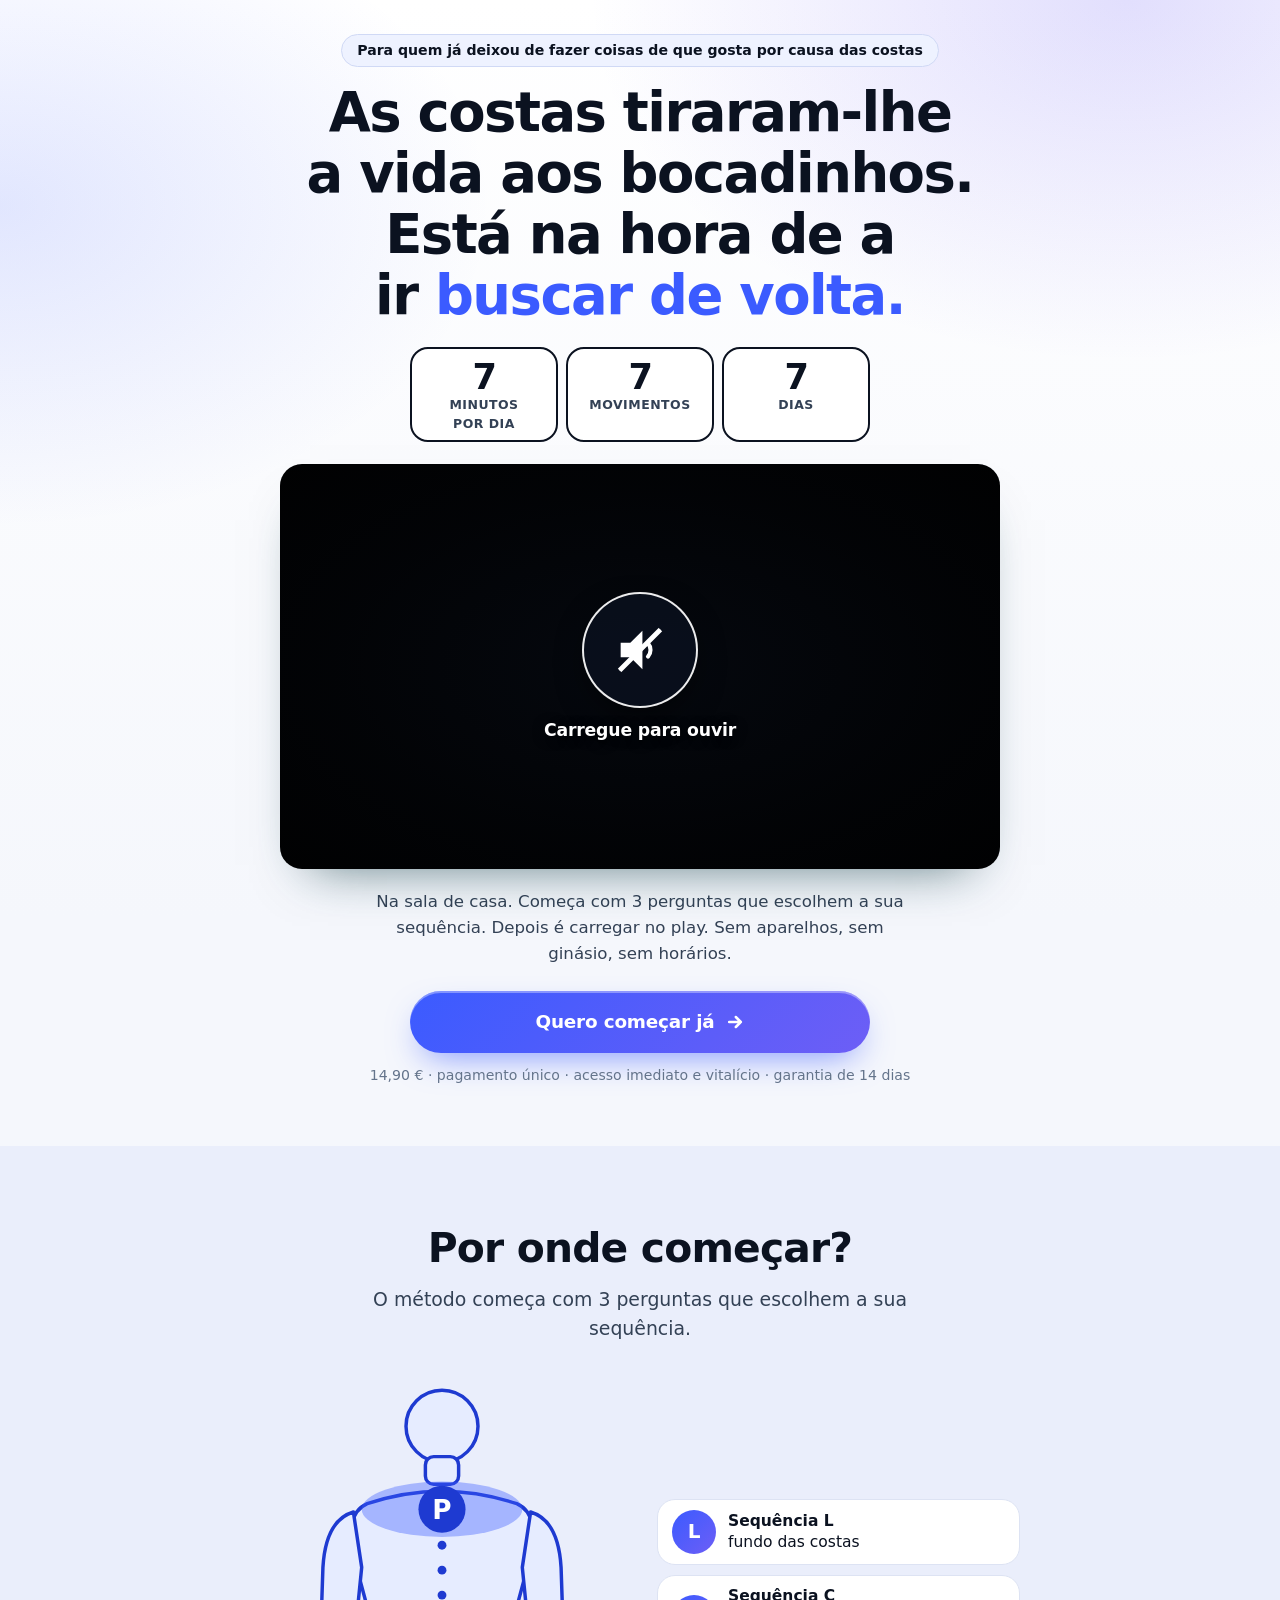
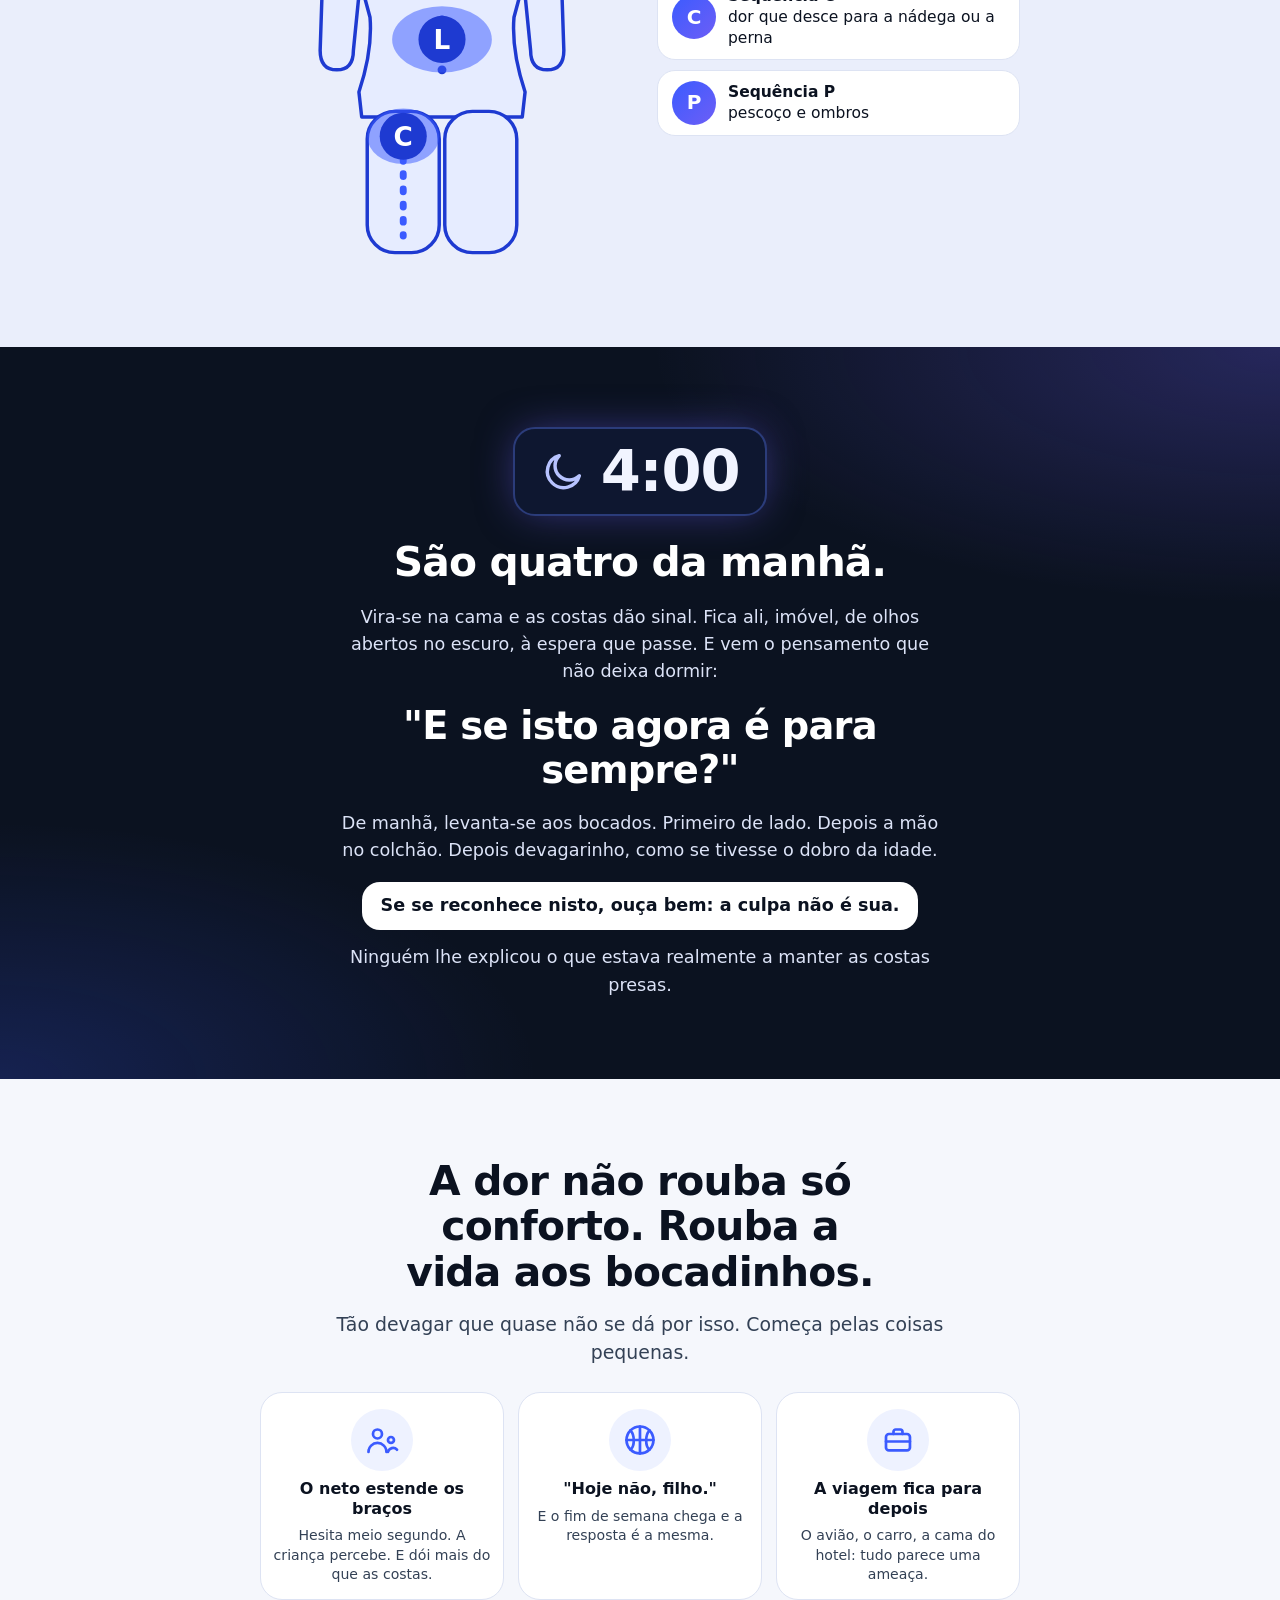
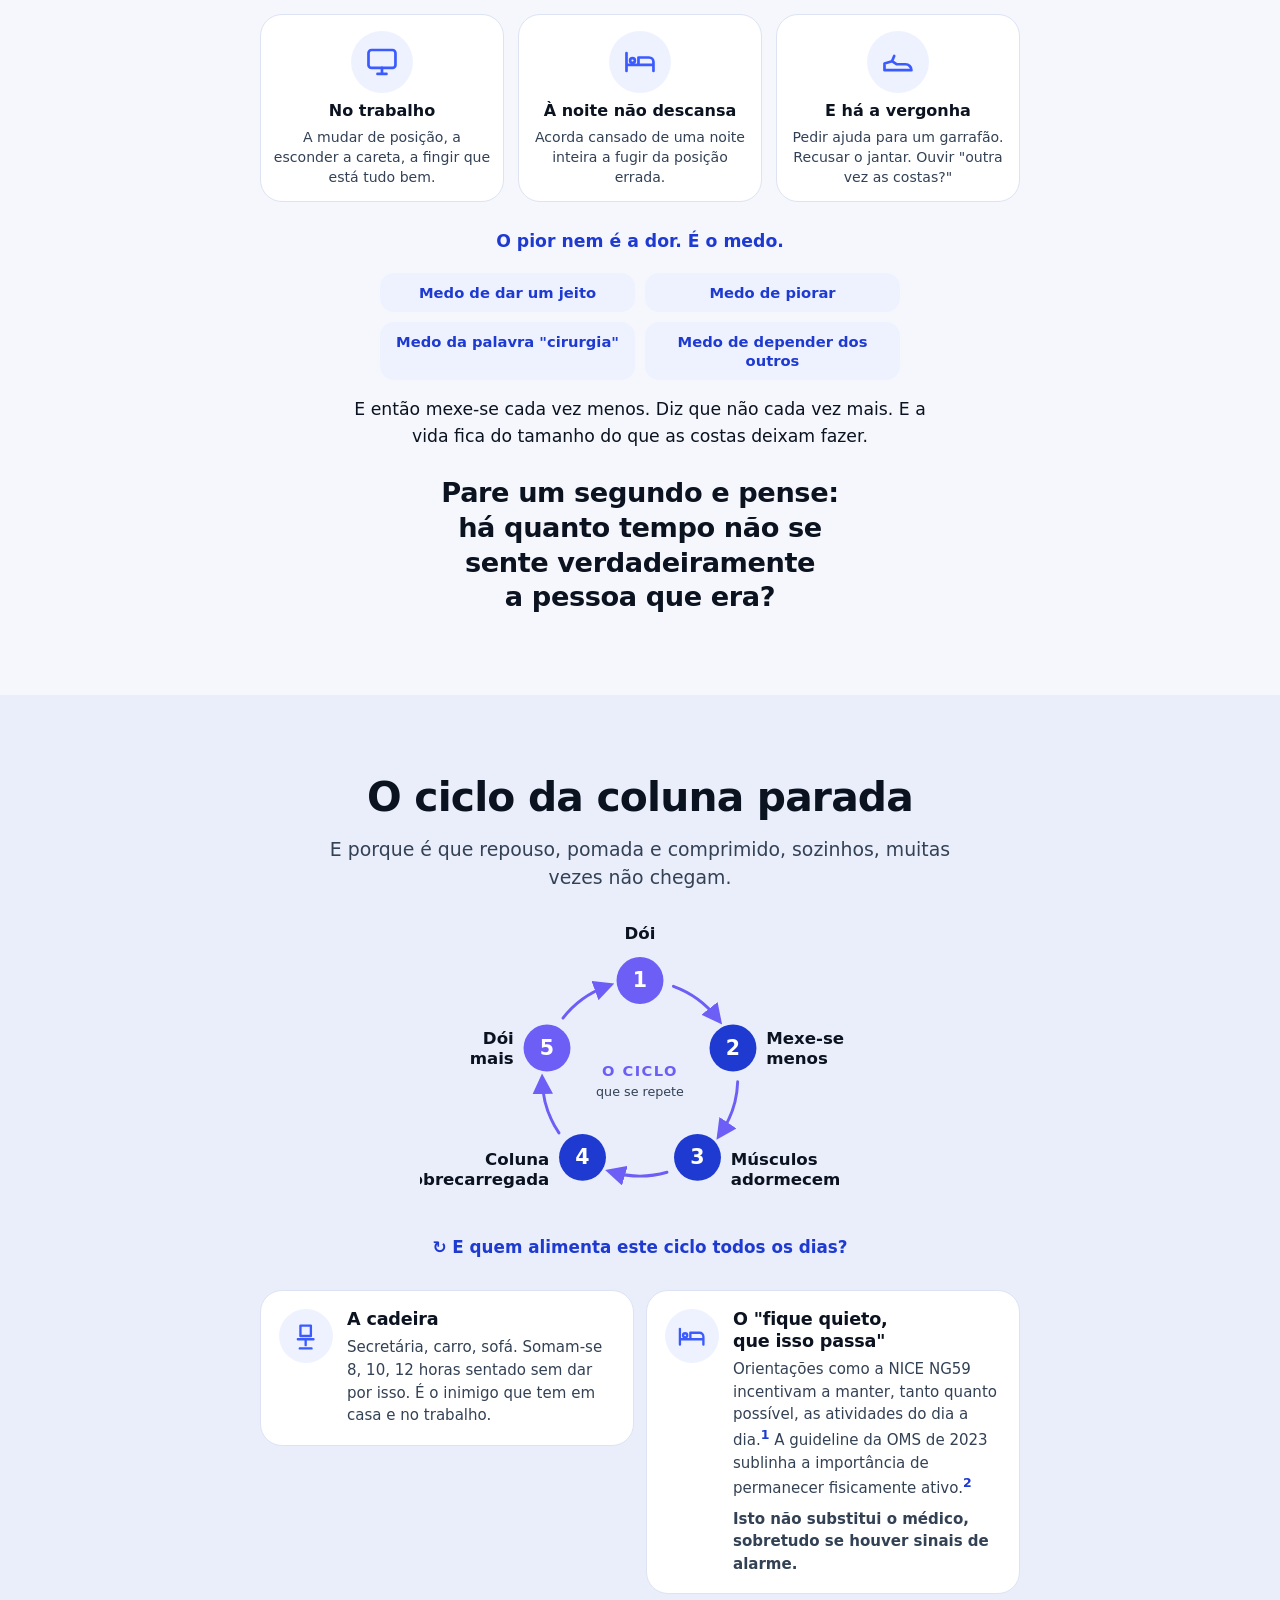
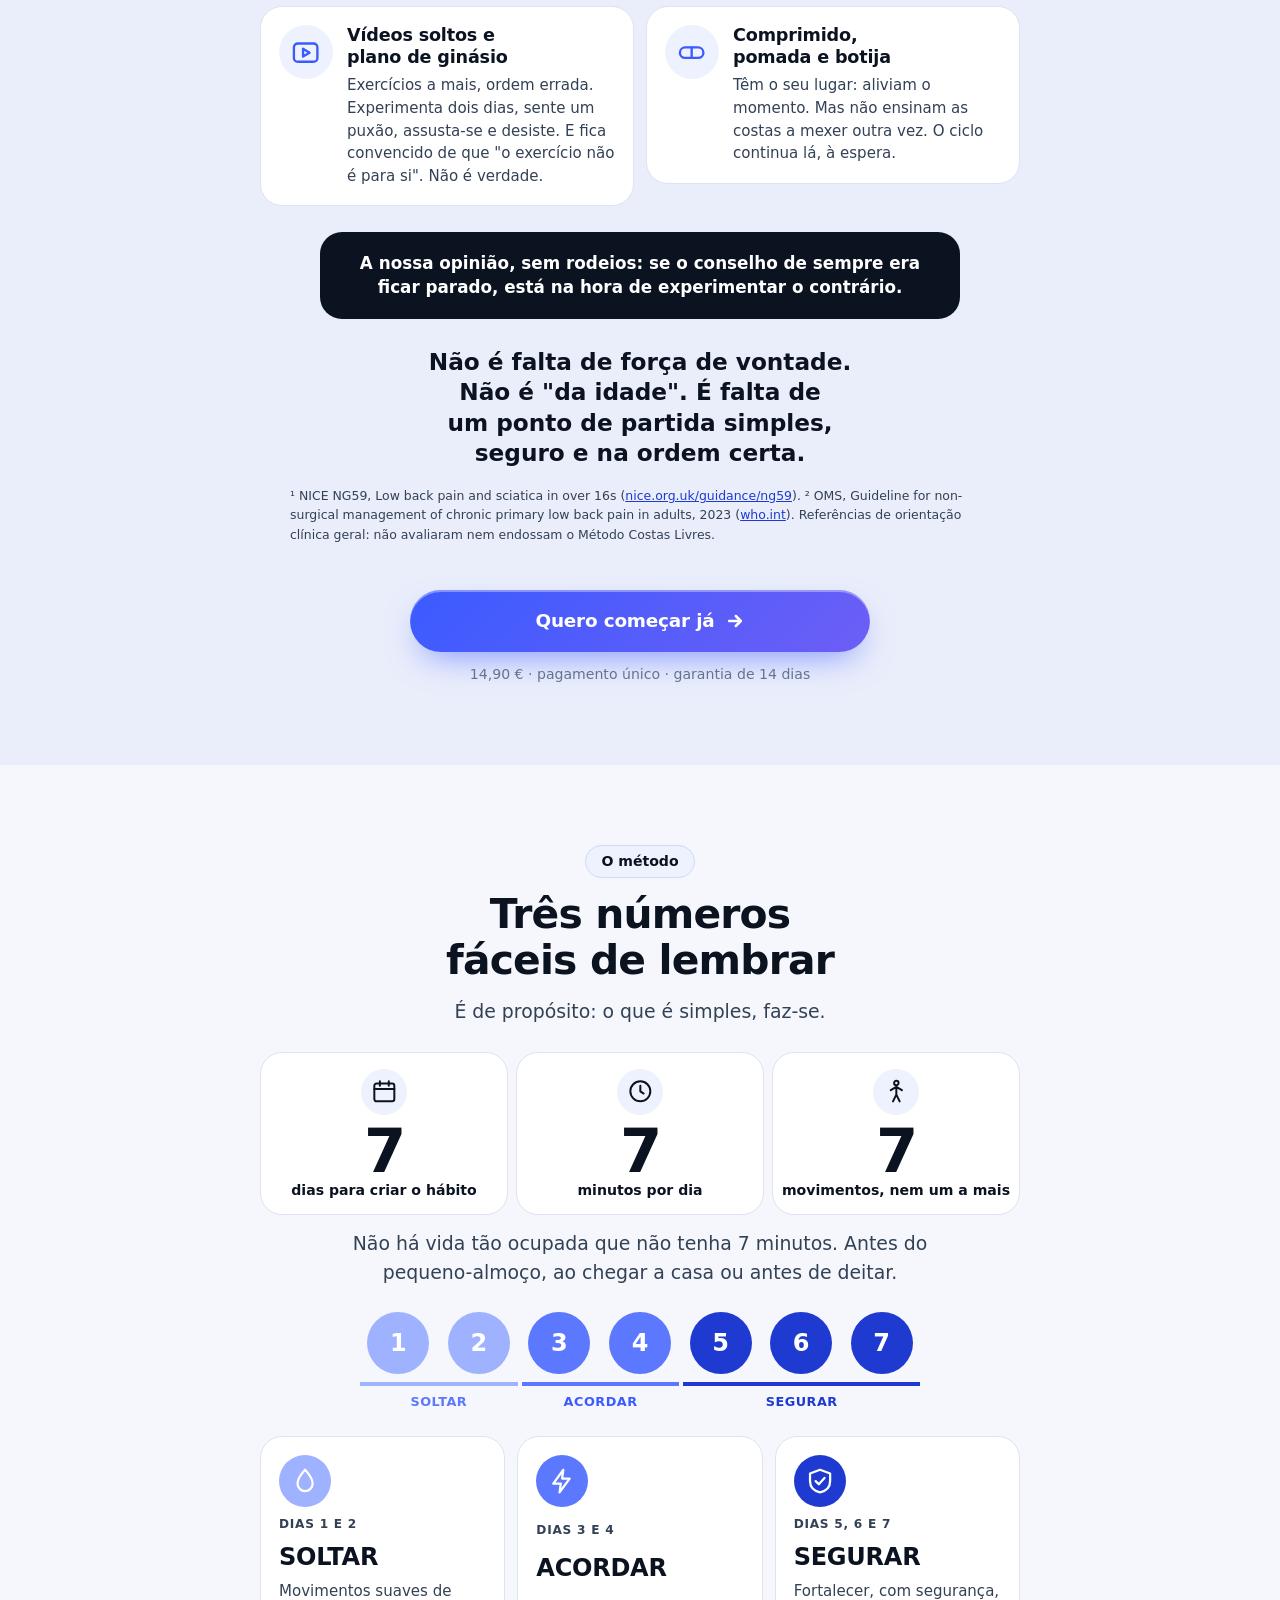
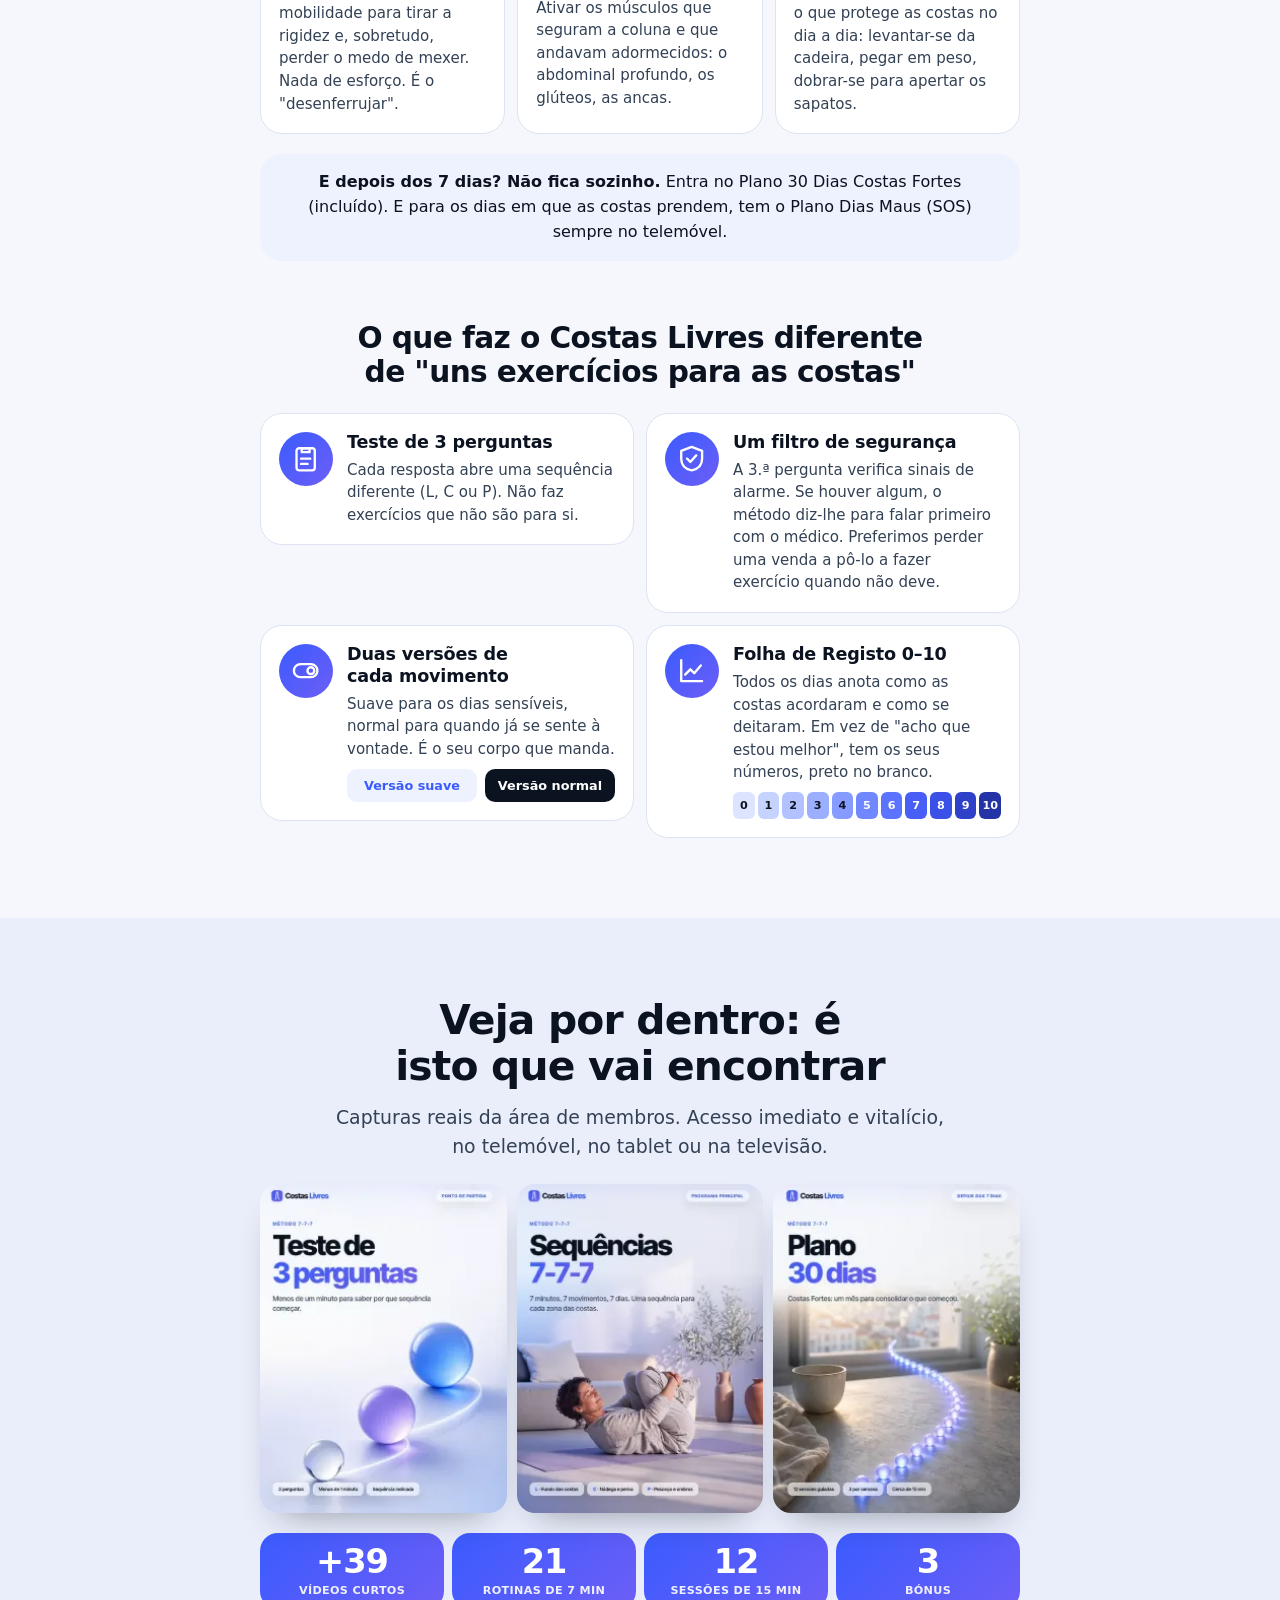
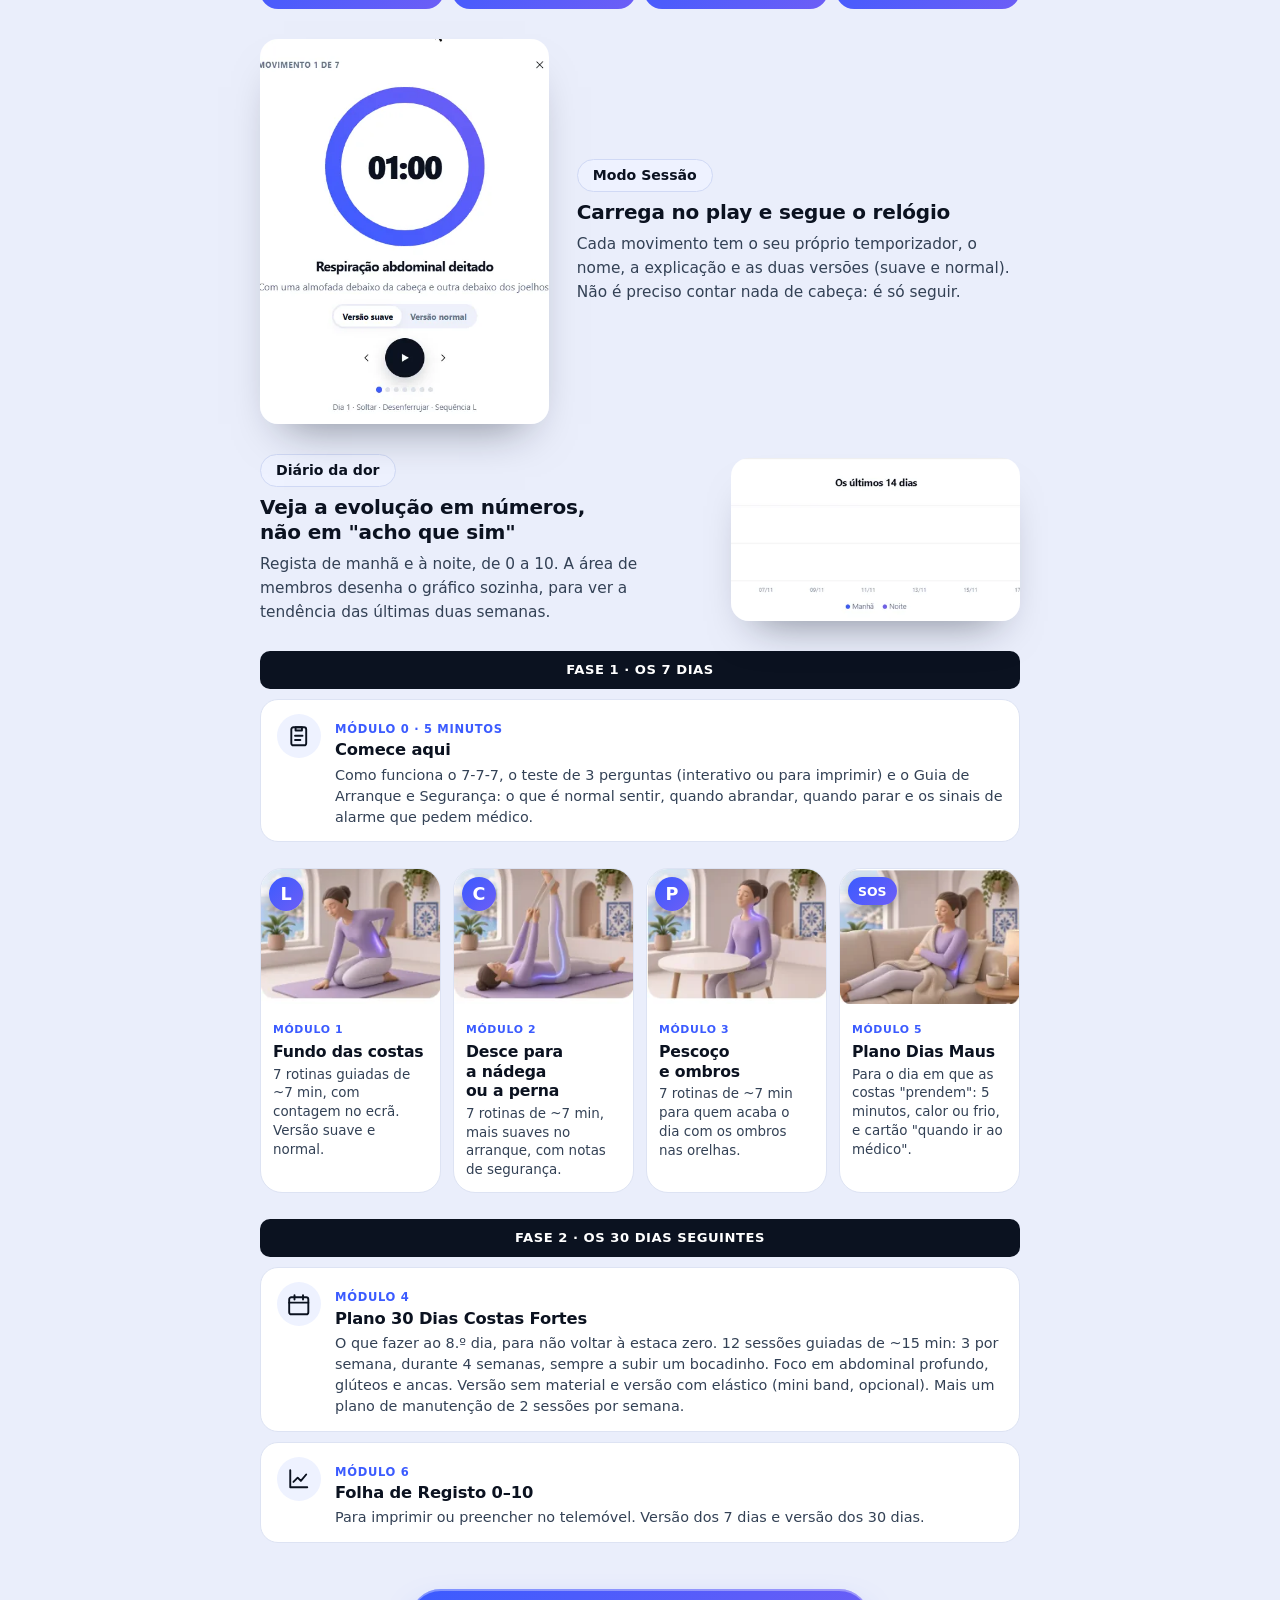
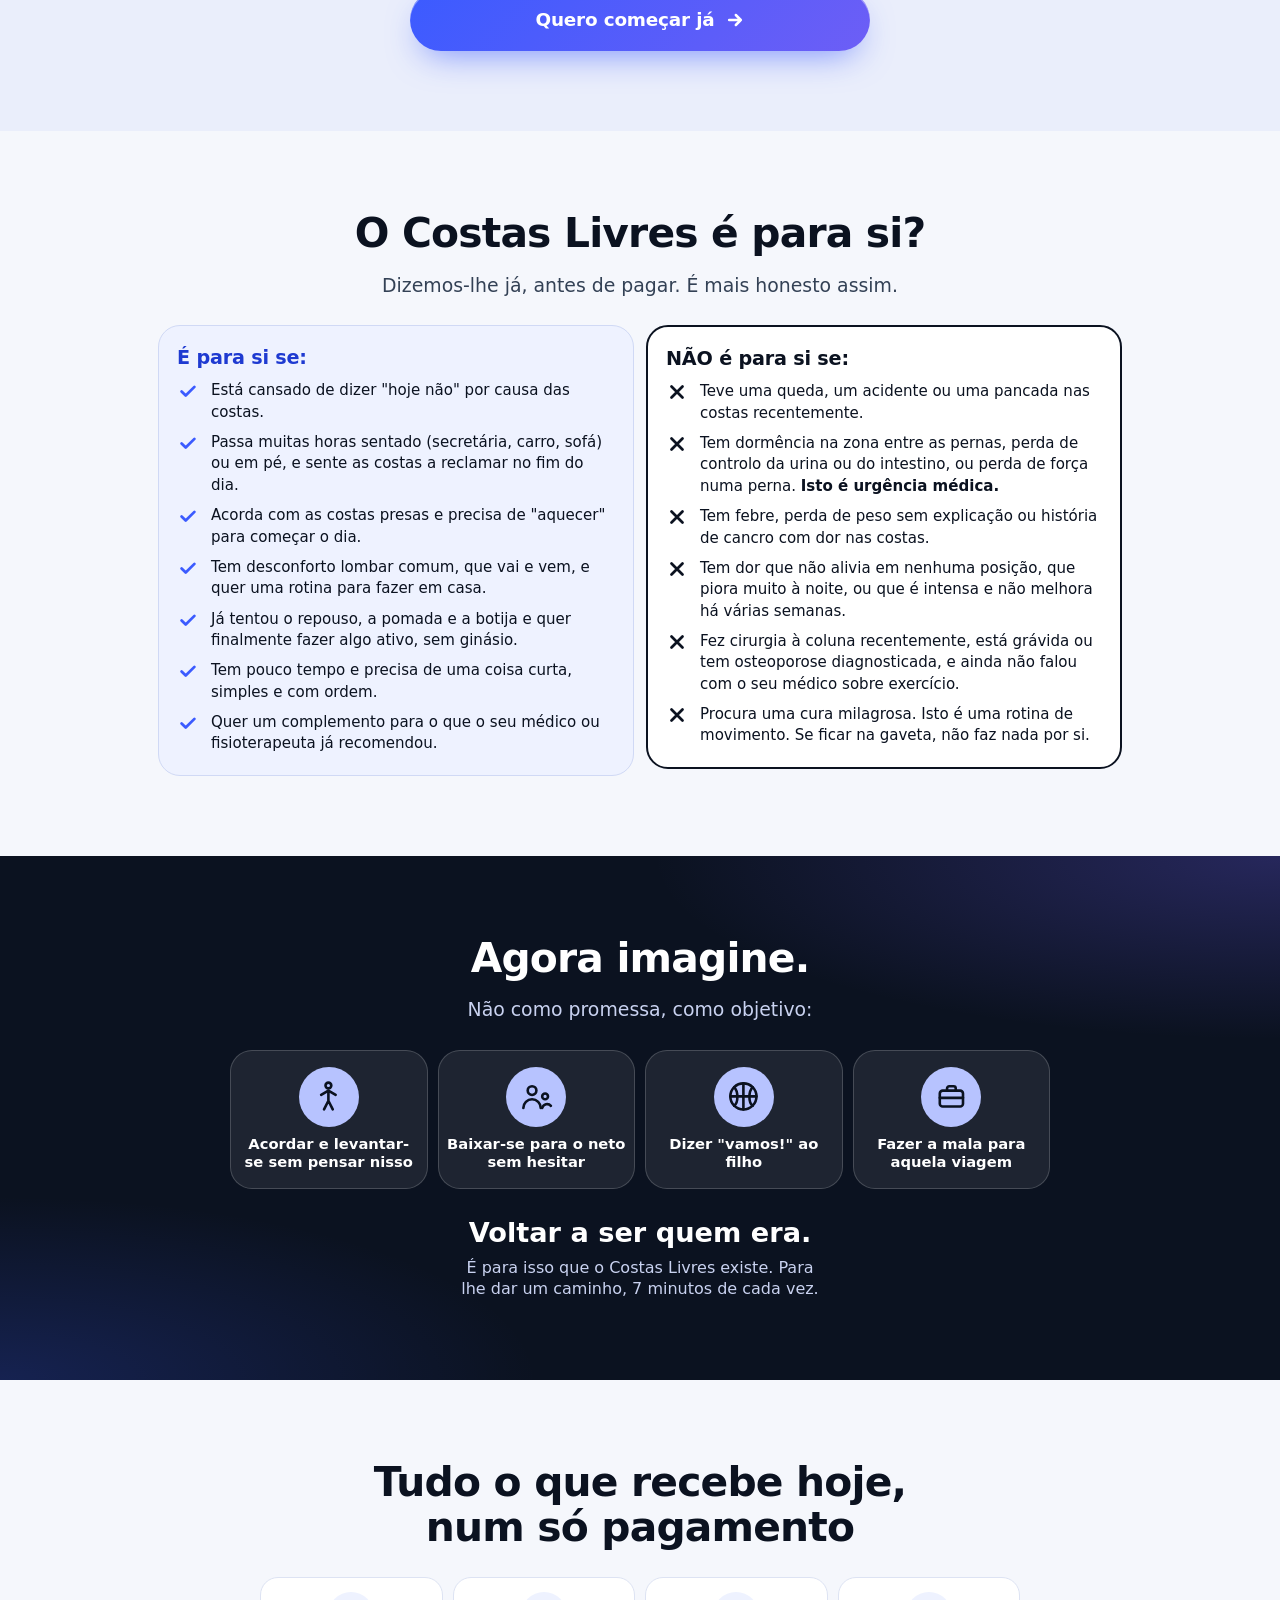
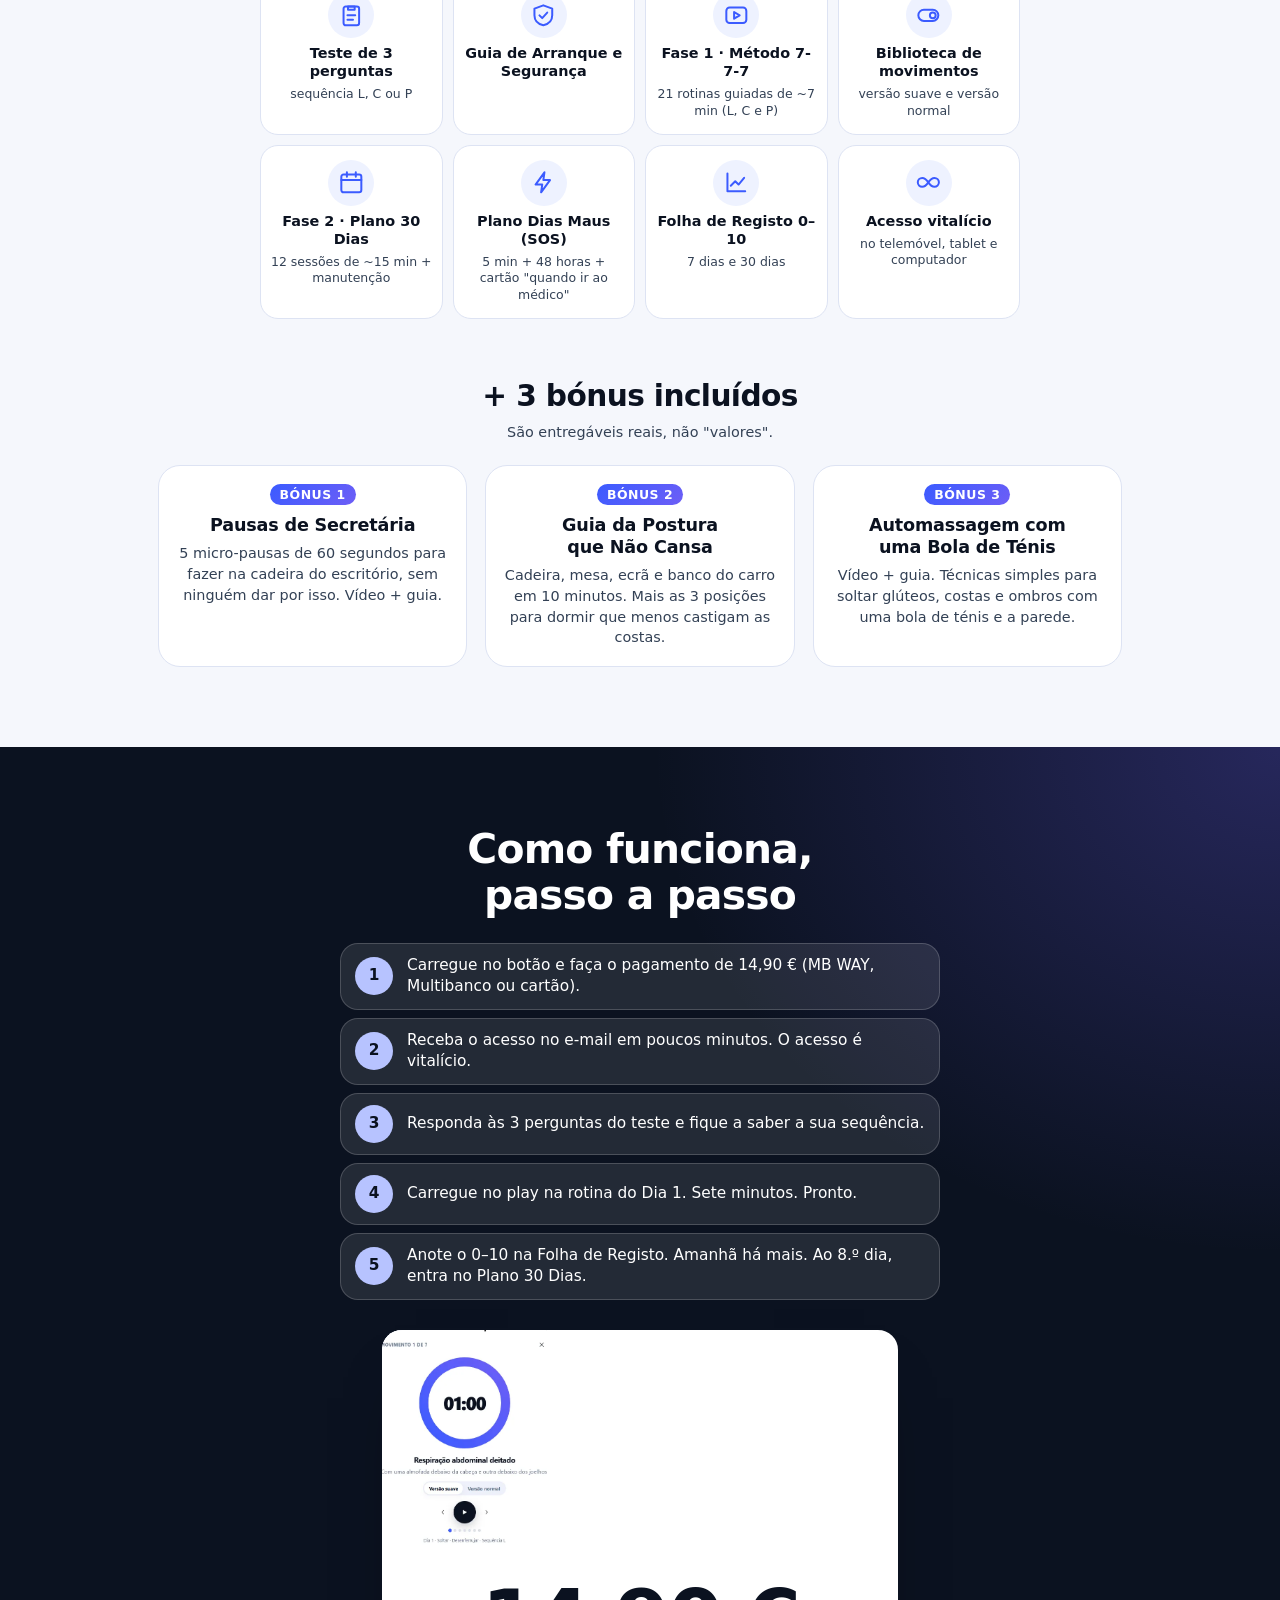
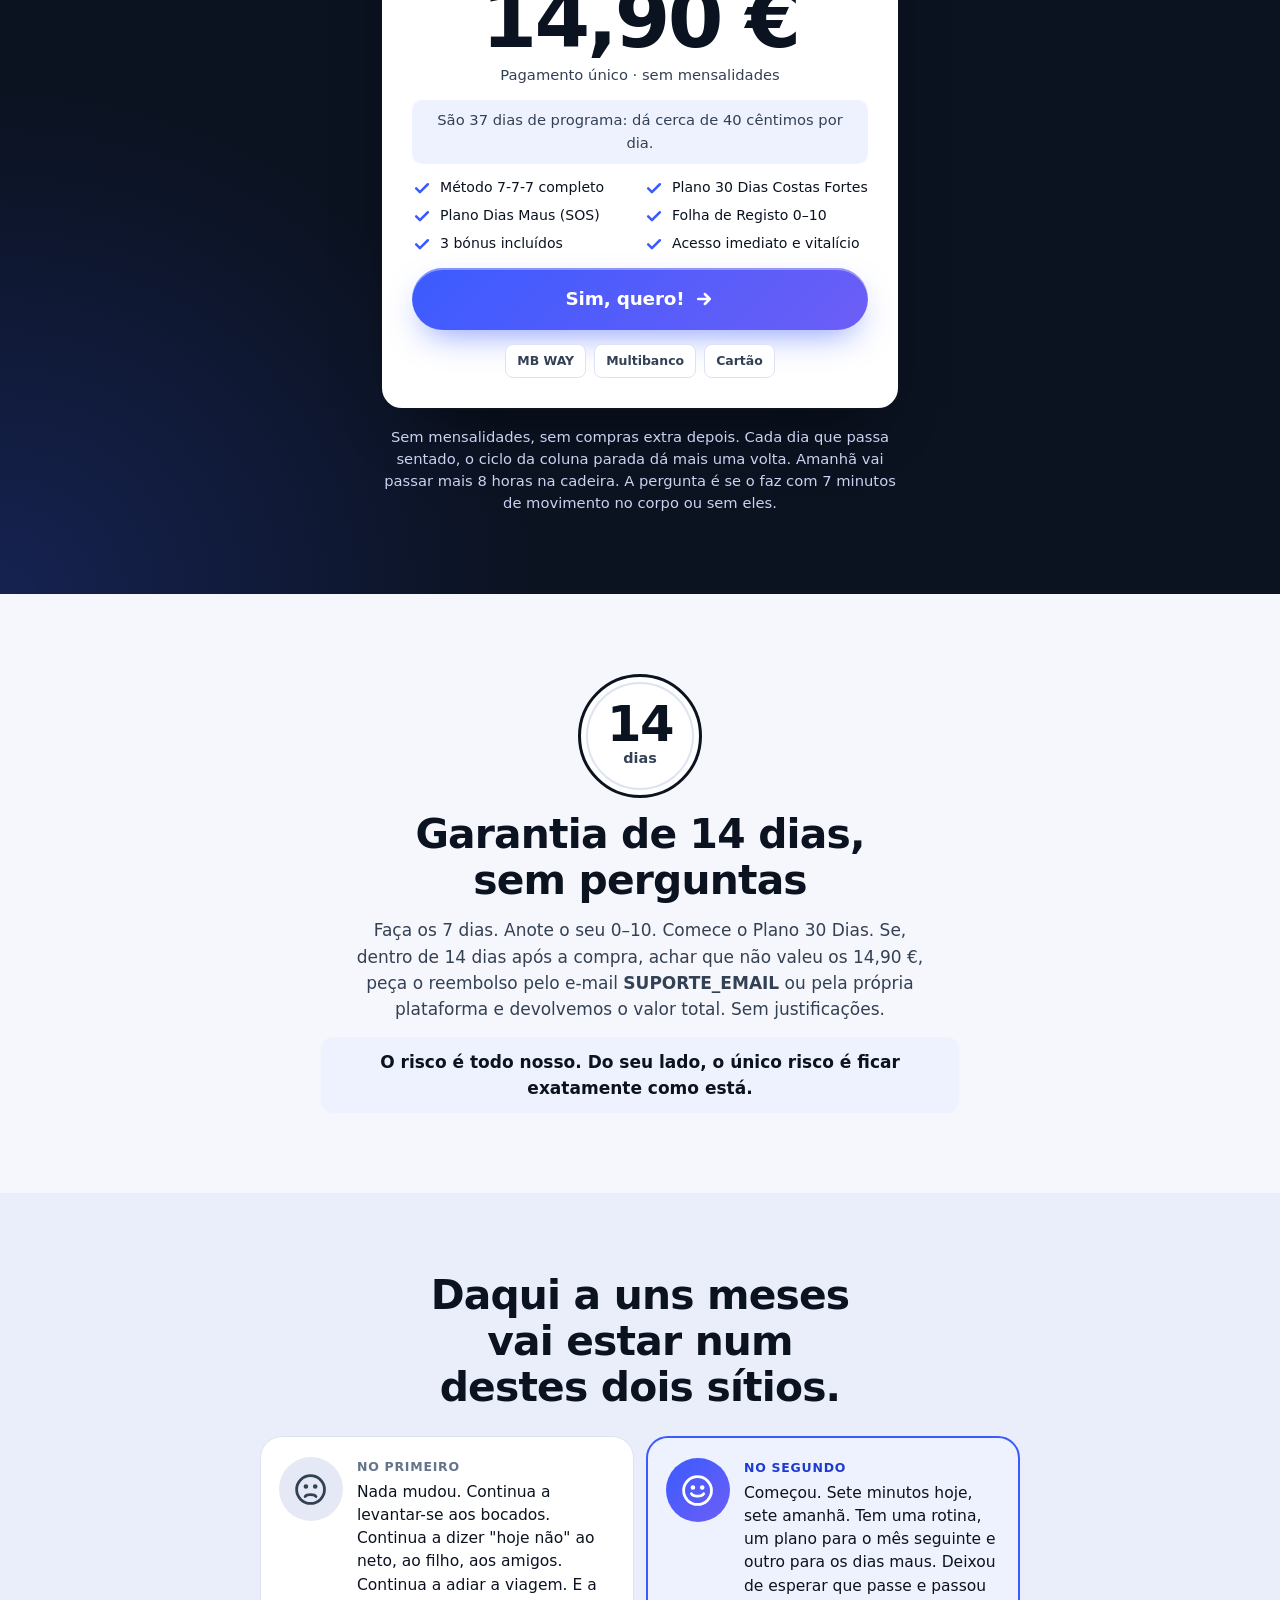
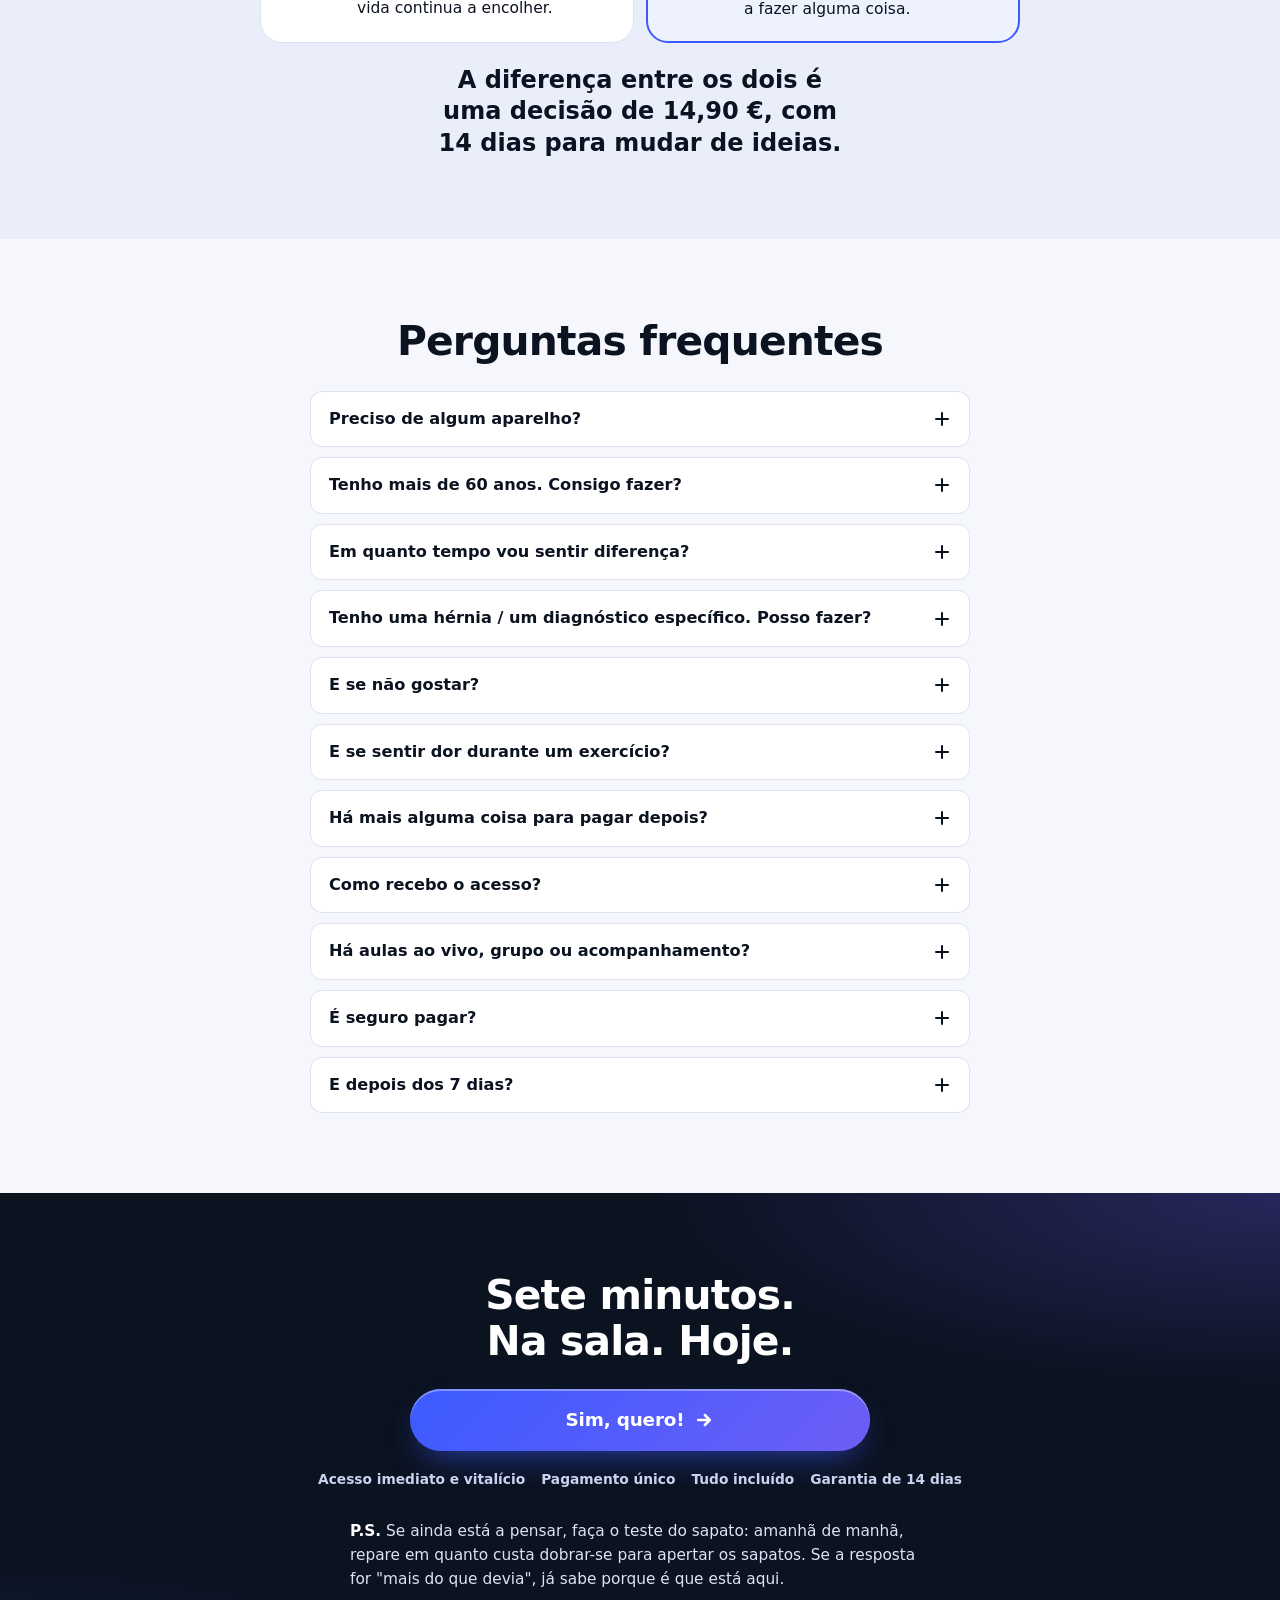
==== commit 8485cac9: "Copy: remove selos NICE/OMS e a frase do repouso prolongado" ====
--- a/costas-livres-site/index.html
+++ b/costas-livres-site/index.html
@@ -542,9 +542,9 @@
     <article><span class="ibox"><svg><use href="#chair"/></svg></span><div class="tx"><h3>A cadeira</h3>
       <p>Secretária, carro, sofá. Somam-se 8, 10, 12 horas sentado sem dar por isso. É o inimigo que tem em casa e no trabalho.</p></div></article>
     <article><span class="ibox"><svg><use href="#bed"/></svg></span><div class="tx"><h3>O "fique quieto, que isso passa"</h3>
-      <p>Orientações como a NICE NG59 incentivam a manter, tanto quanto possível, as atividades do dia a dia.<sup><a href="#ref1">1</a></sup> A guideline da OMS de 2023 sublinha a importância de permanecer fisicamente ativo.<sup><a href="#ref2">2</a></sup> O repouso prolongado na cama não é o caminho que apontam.</p>
+      <p>Orientações como a NICE NG59 incentivam a manter, tanto quanto possível, as atividades do dia a dia.<sup><a href="#ref1">1</a></sup> A guideline da OMS de 2023 sublinha a importância de permanecer fisicamente ativo.<sup><a href="#ref2">2</a></sup></p>
       <p><b>Isto não substitui o médico, sobretudo se houver sinais de alarme.</b></p>
-      <div class="badges"><span>NICE NG59</span><span>OMS 2023</span></div></div></article>
+      </div></article>
     <article><span class="ibox"><svg><use href="#video"/></svg></span><div class="tx"><h3>Vídeos soltos e plano de ginásio</h3>
       <p>Exercícios a mais, ordem errada. Experimenta dois dias, sente um puxão, assusta-se e desiste. E fica convencido de que "o exercício não é para si". Não é verdade.</p></div></article>
     <article><span class="ibox"><svg><use href="#pill"/></svg></span><div class="tx"><h3>Comprimido, pomada e botija</h3>
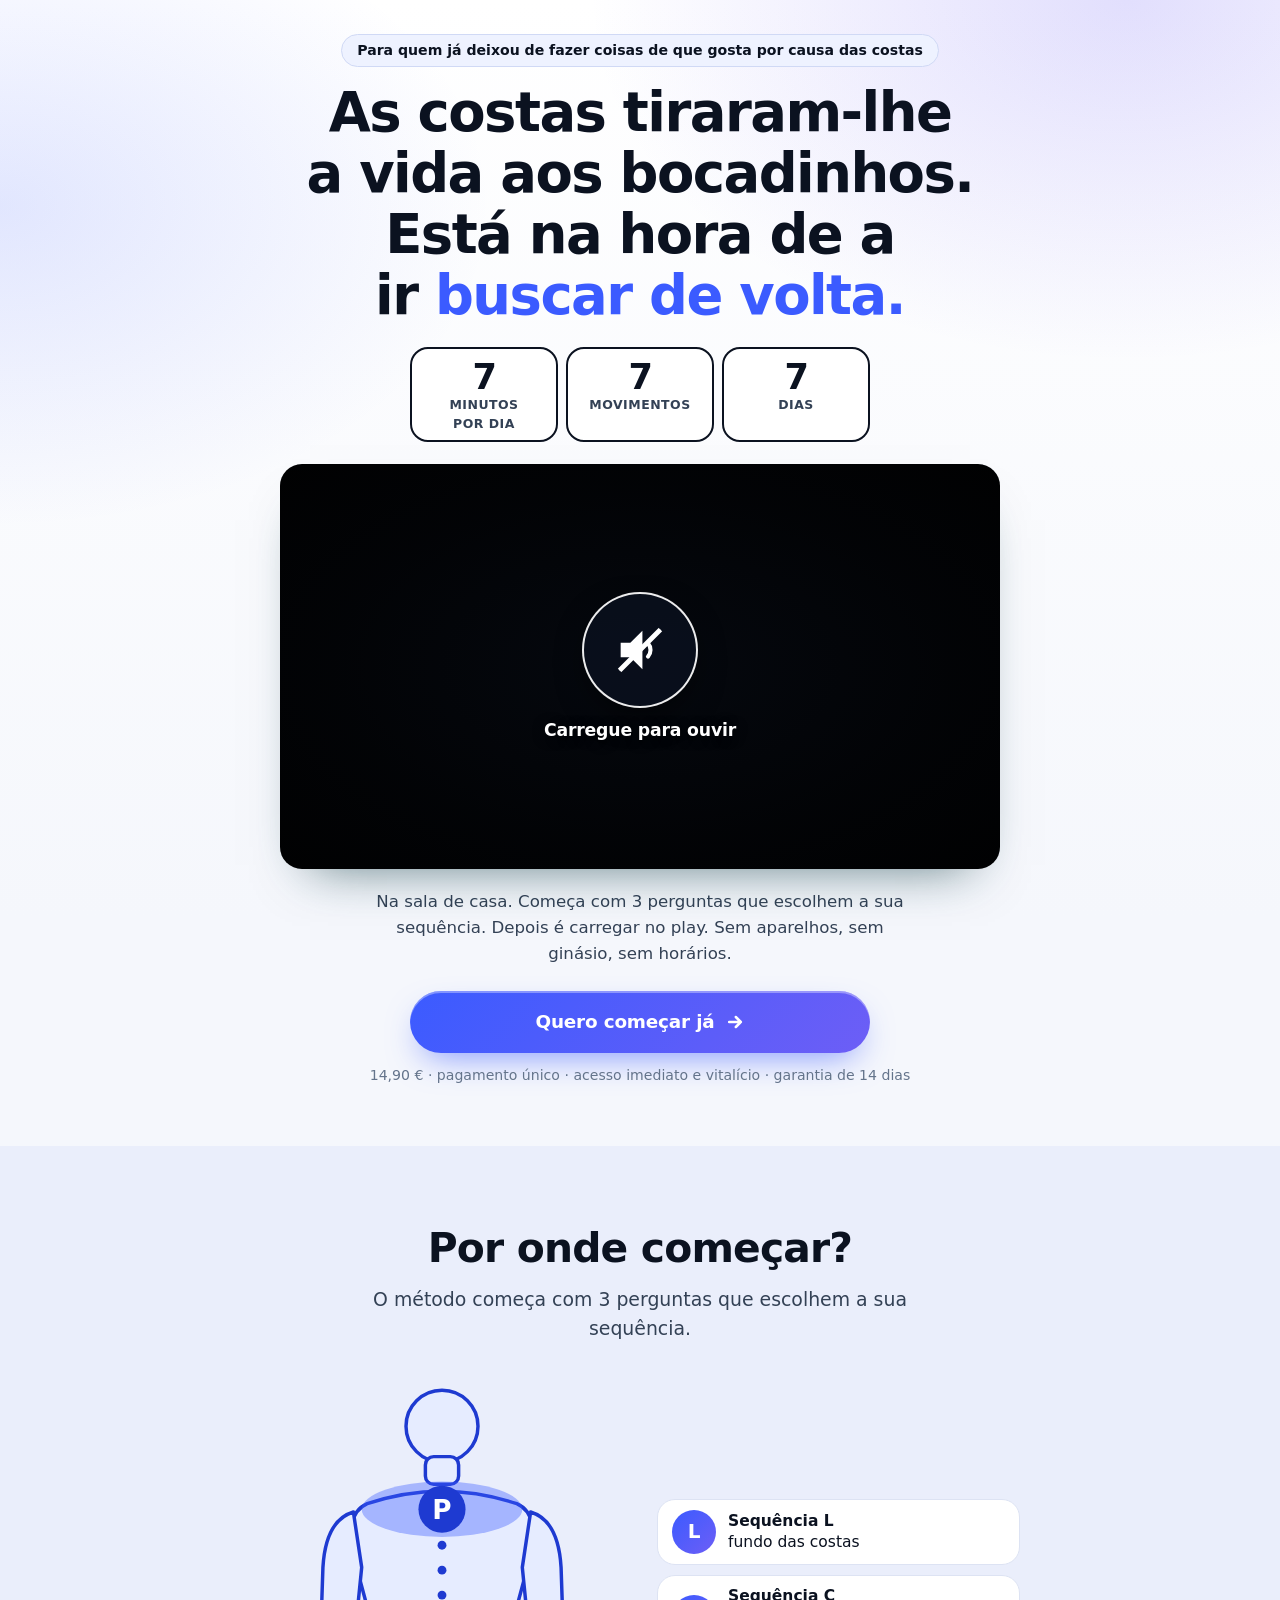
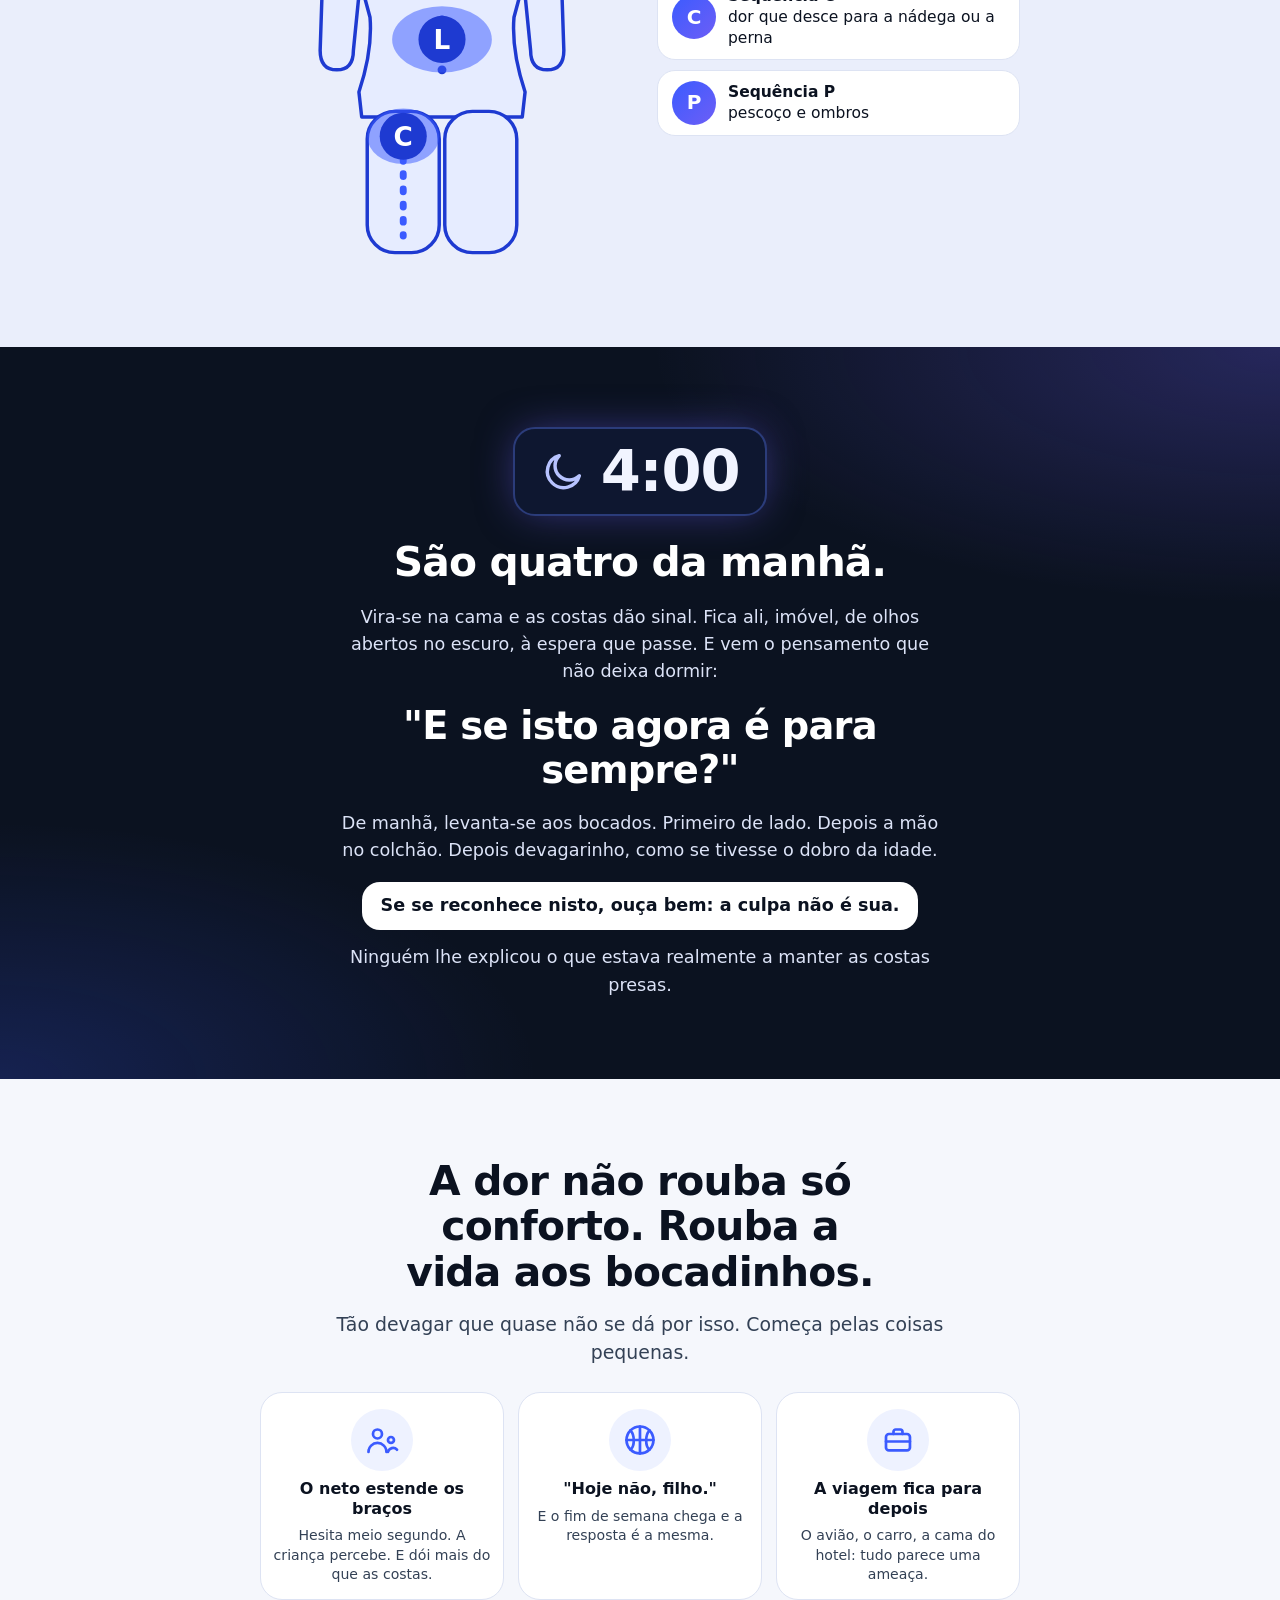
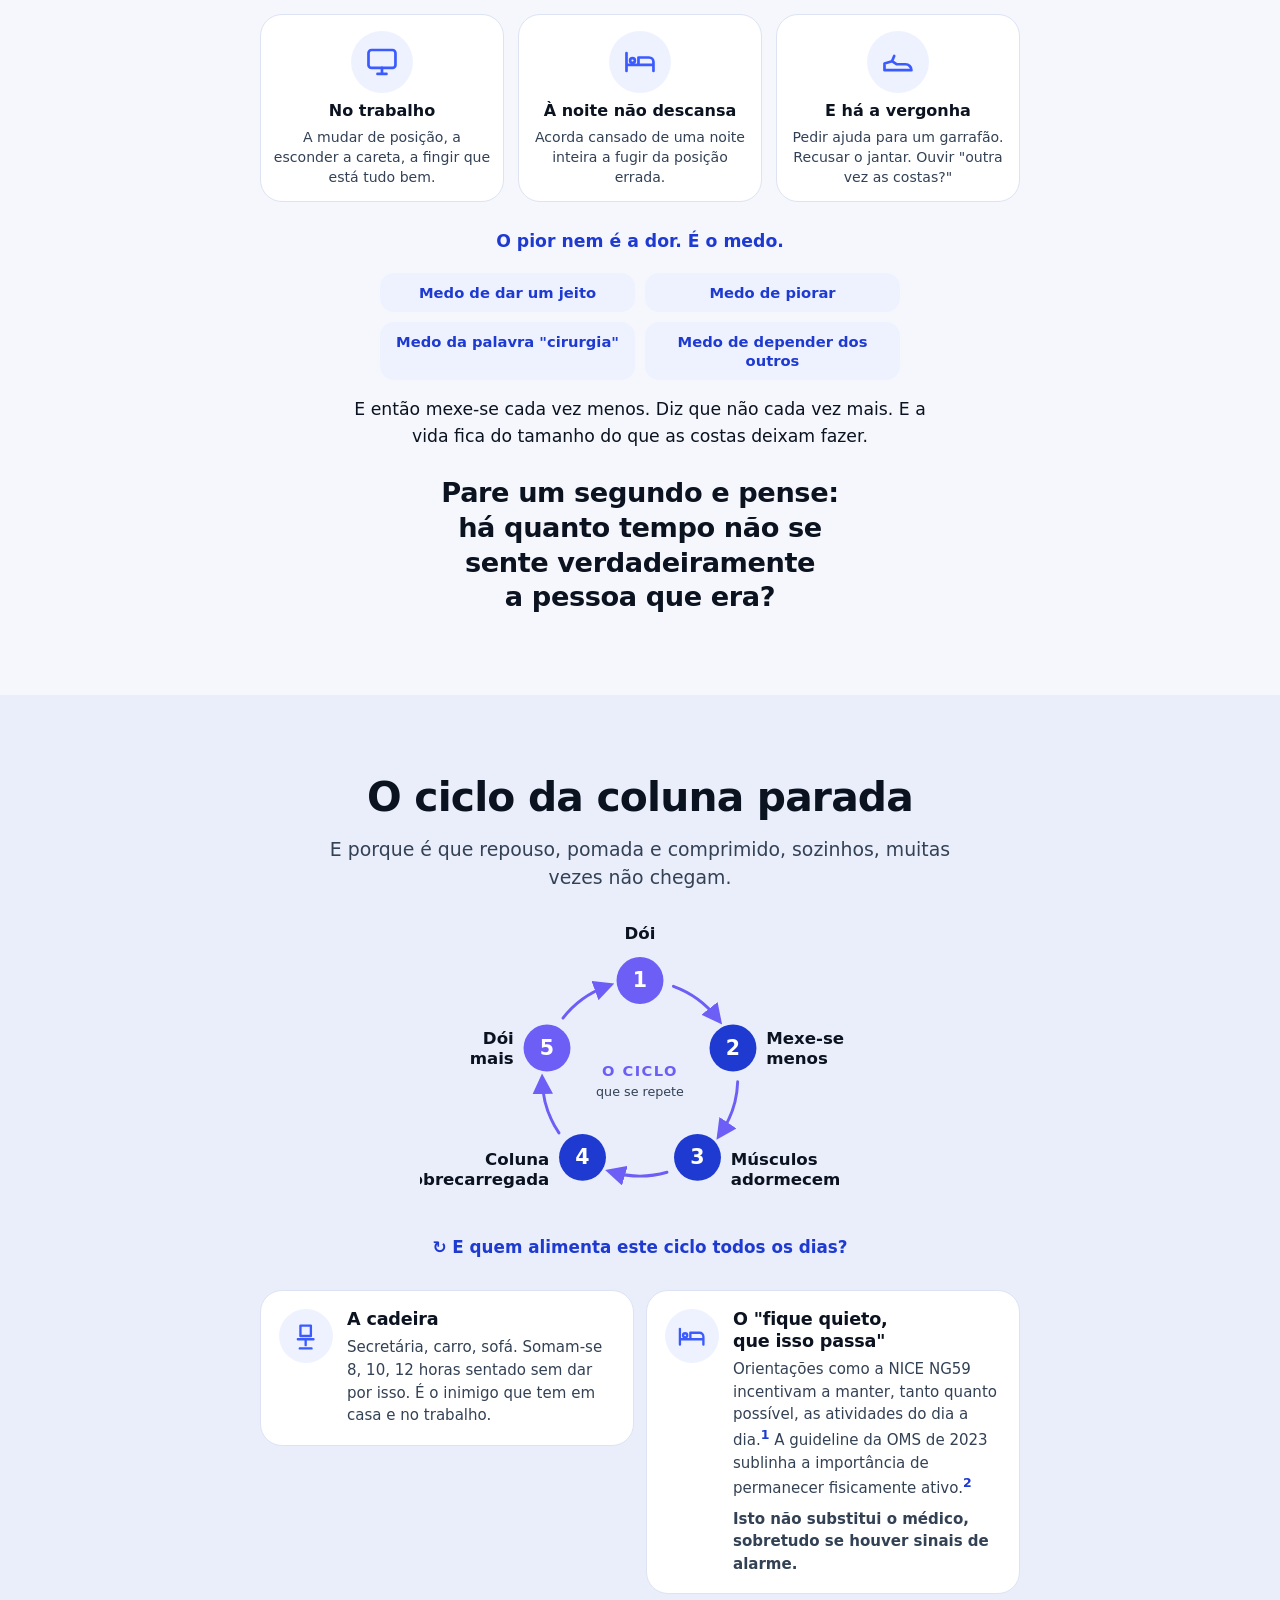
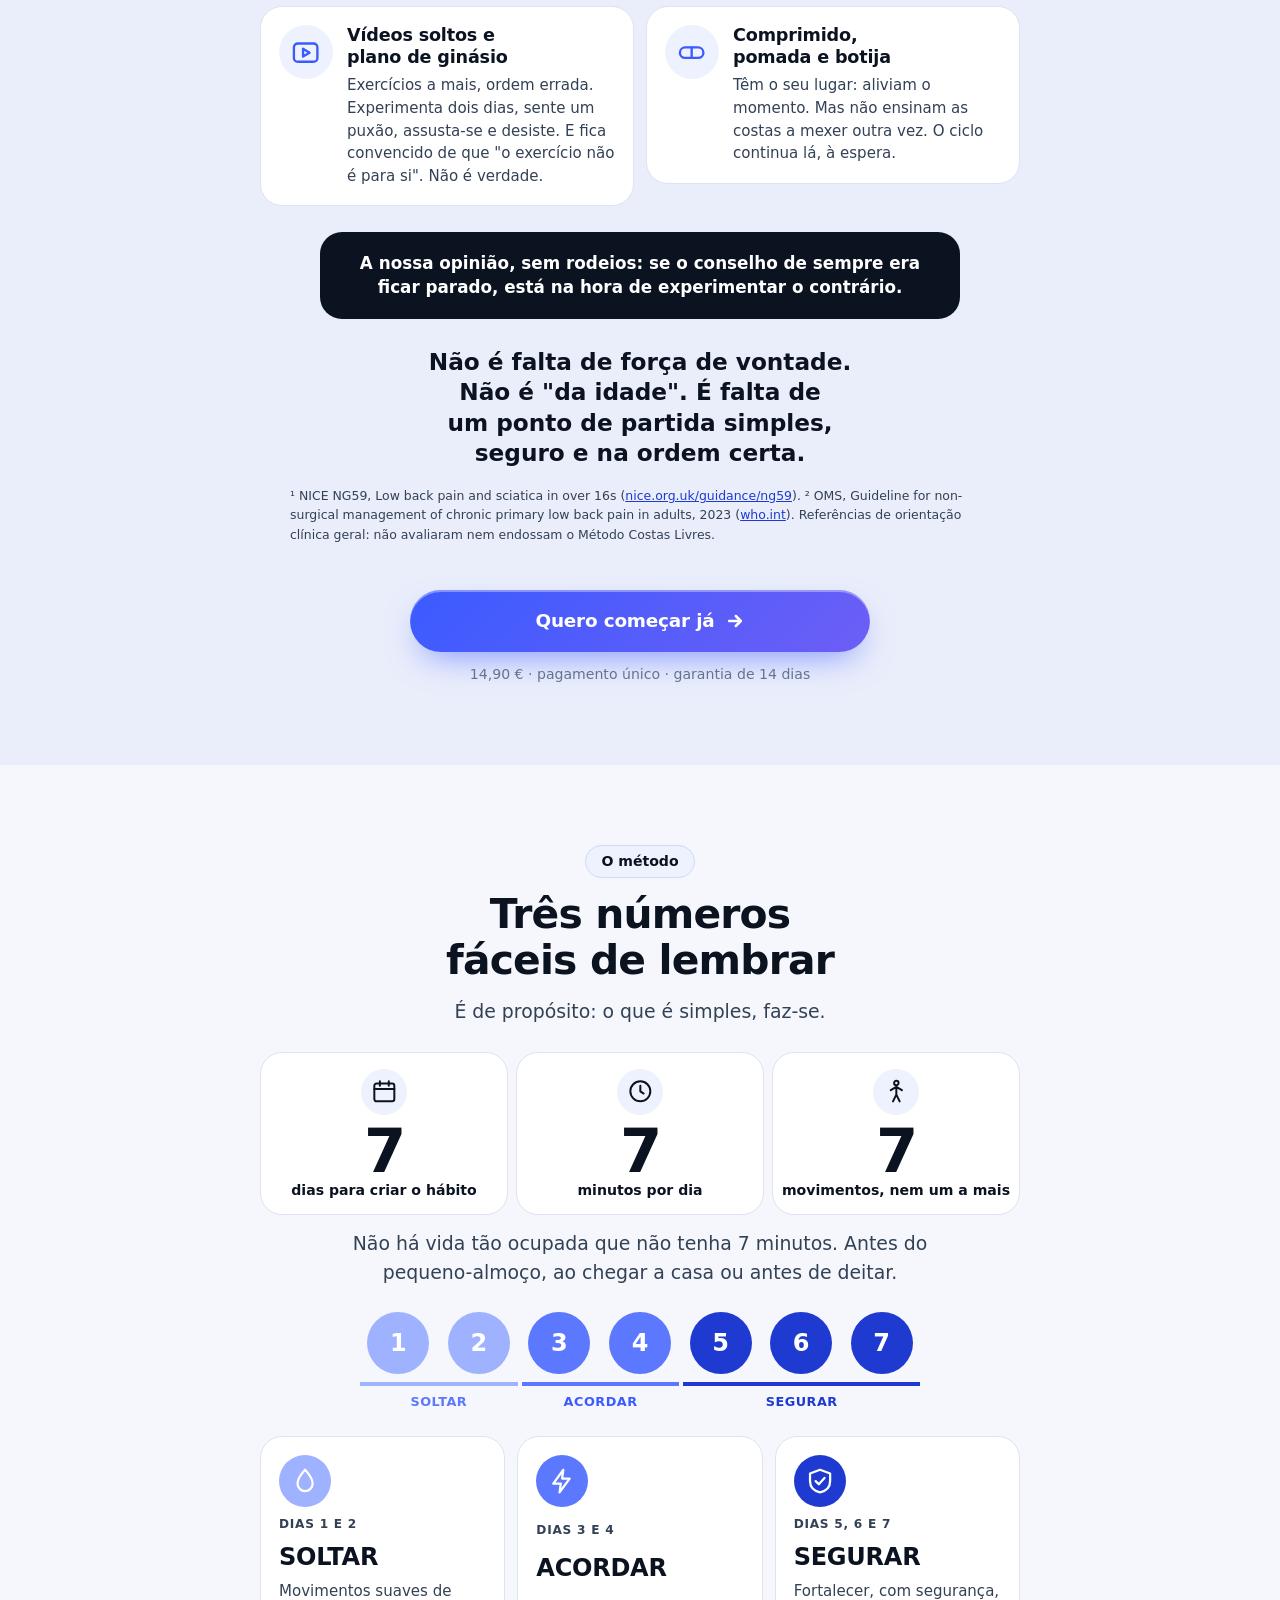
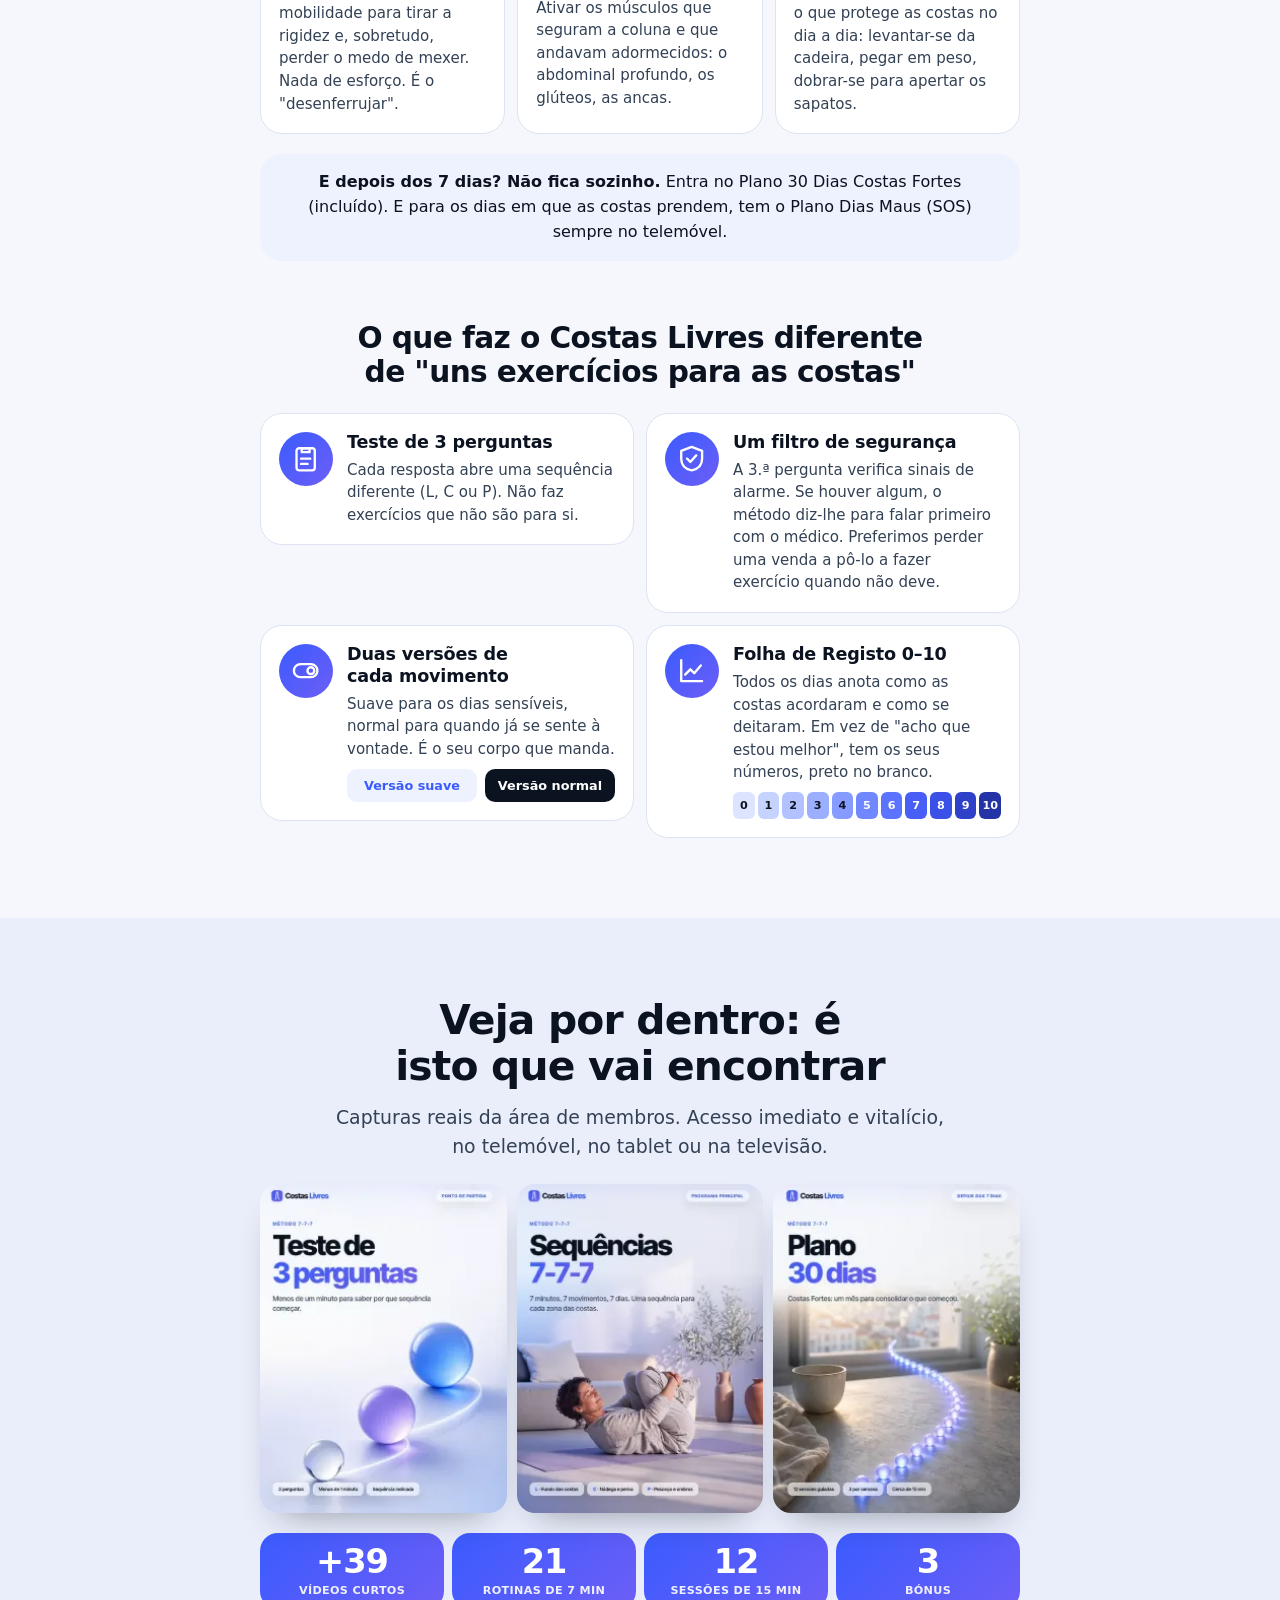
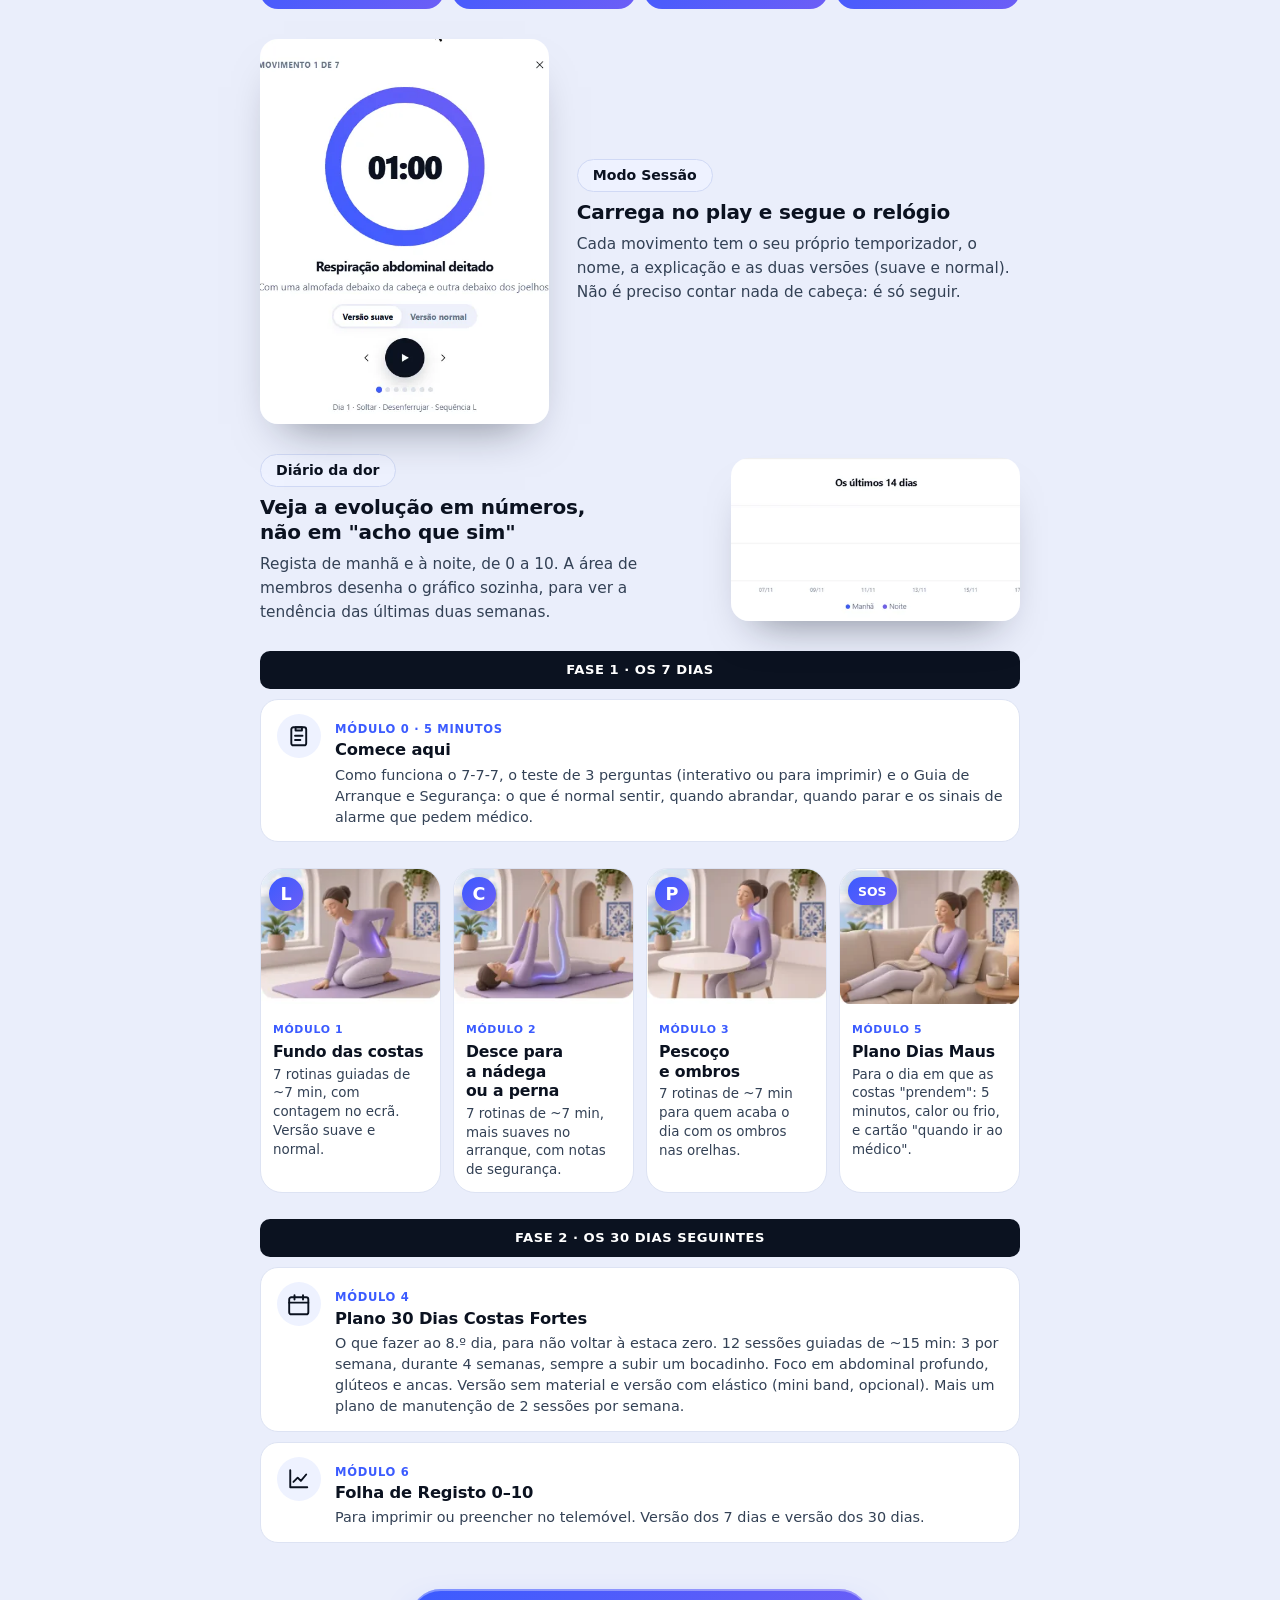
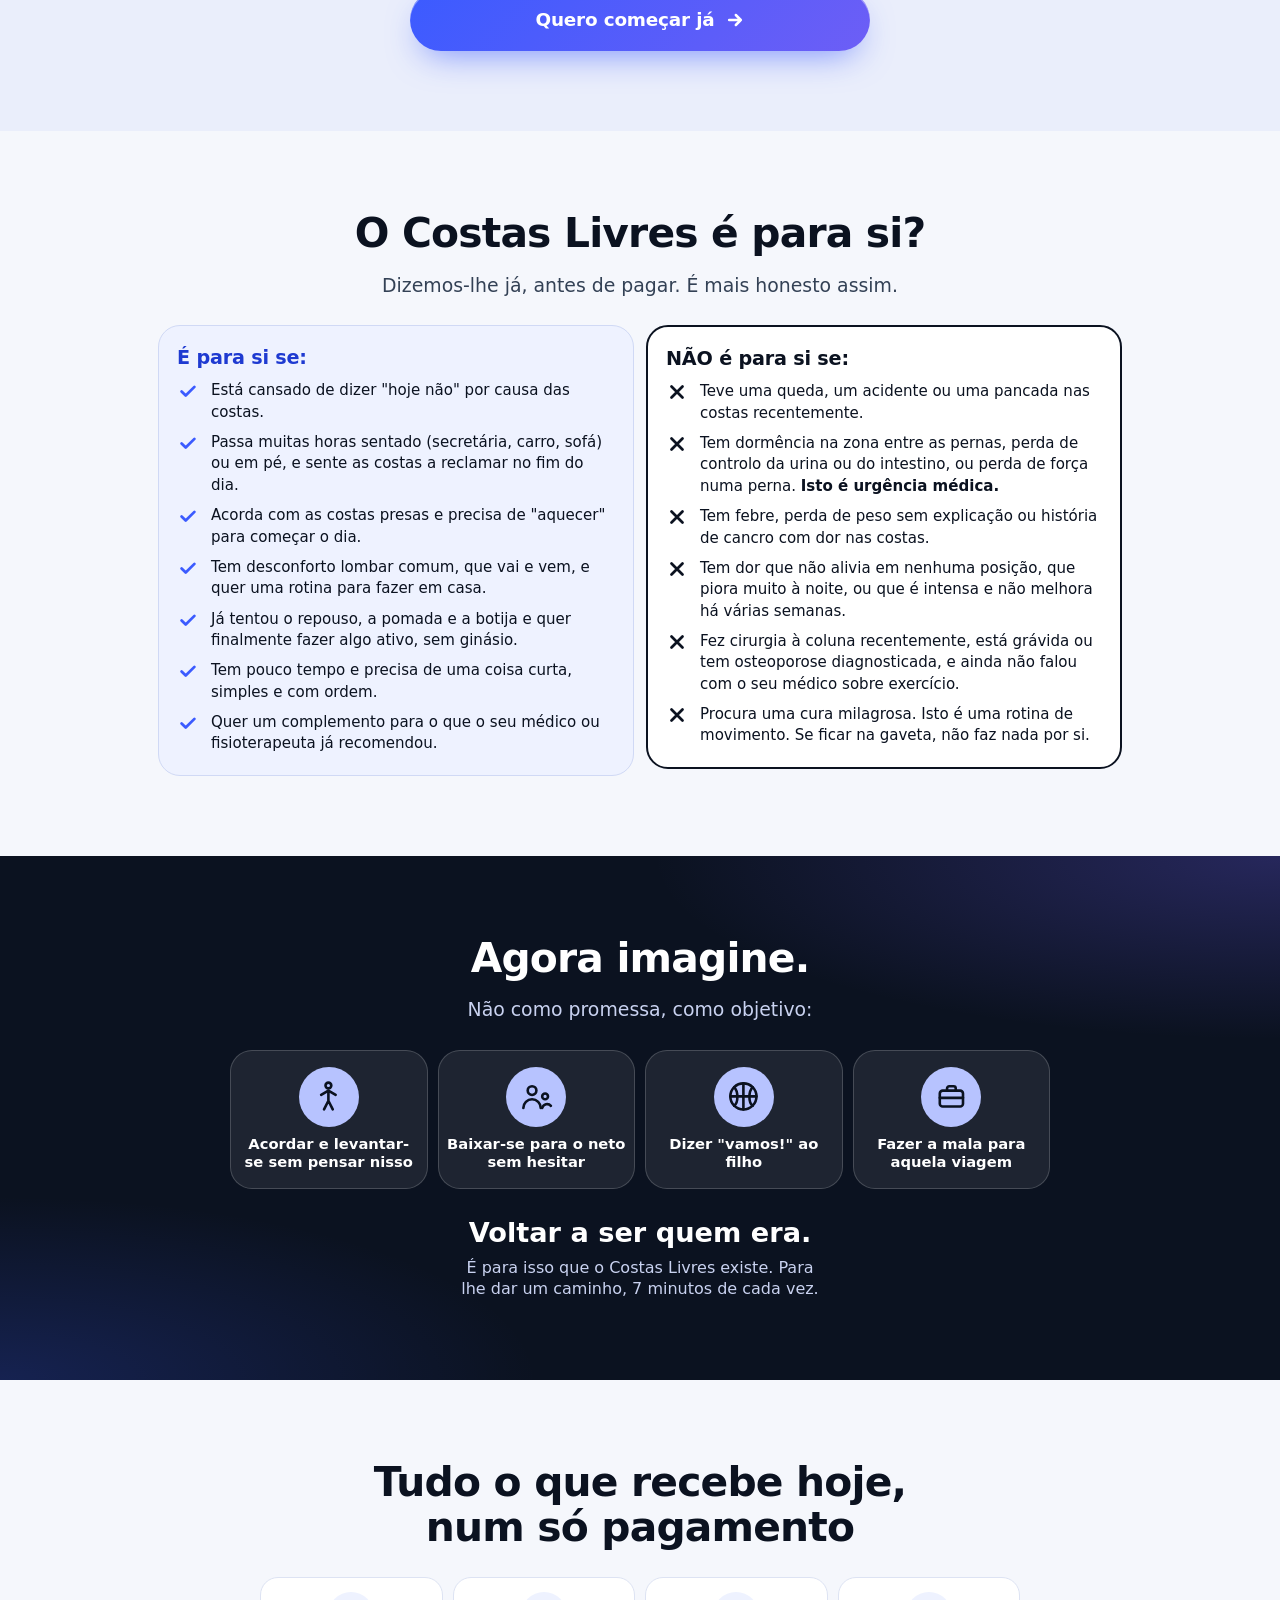
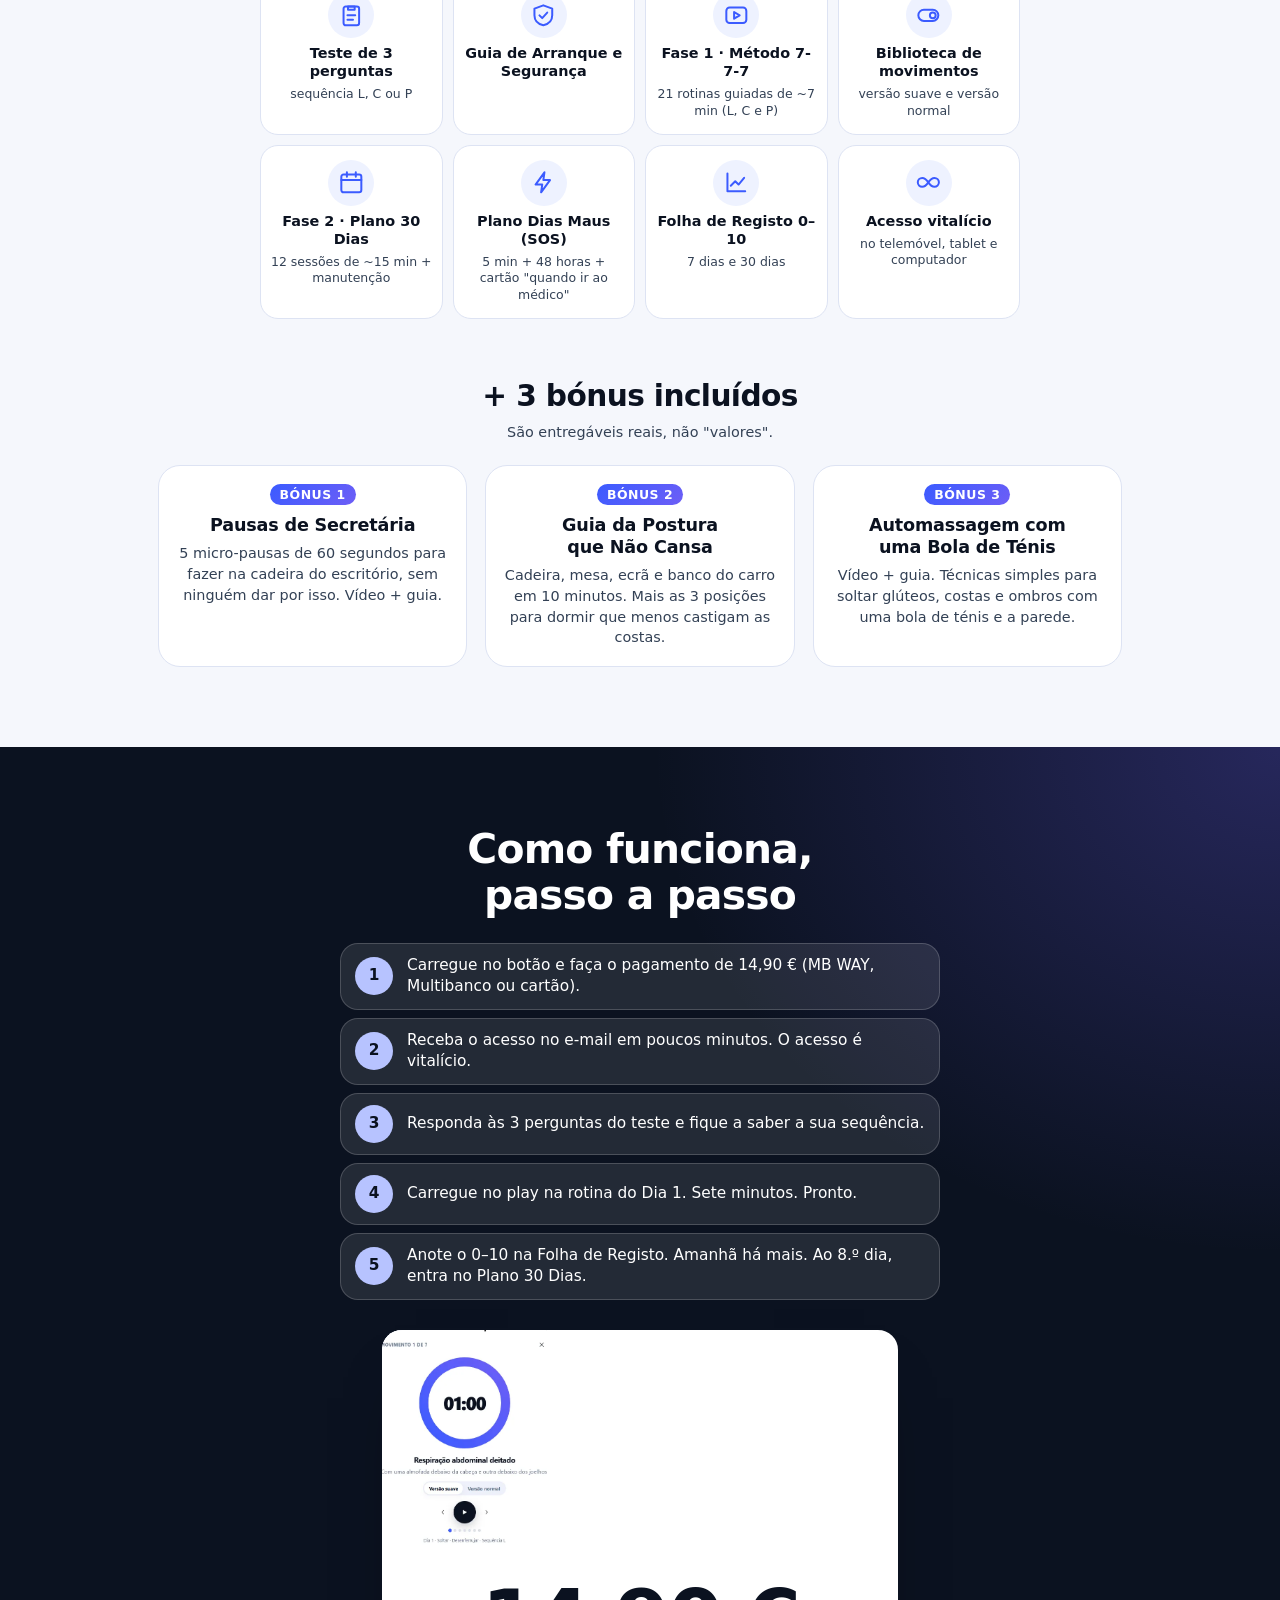
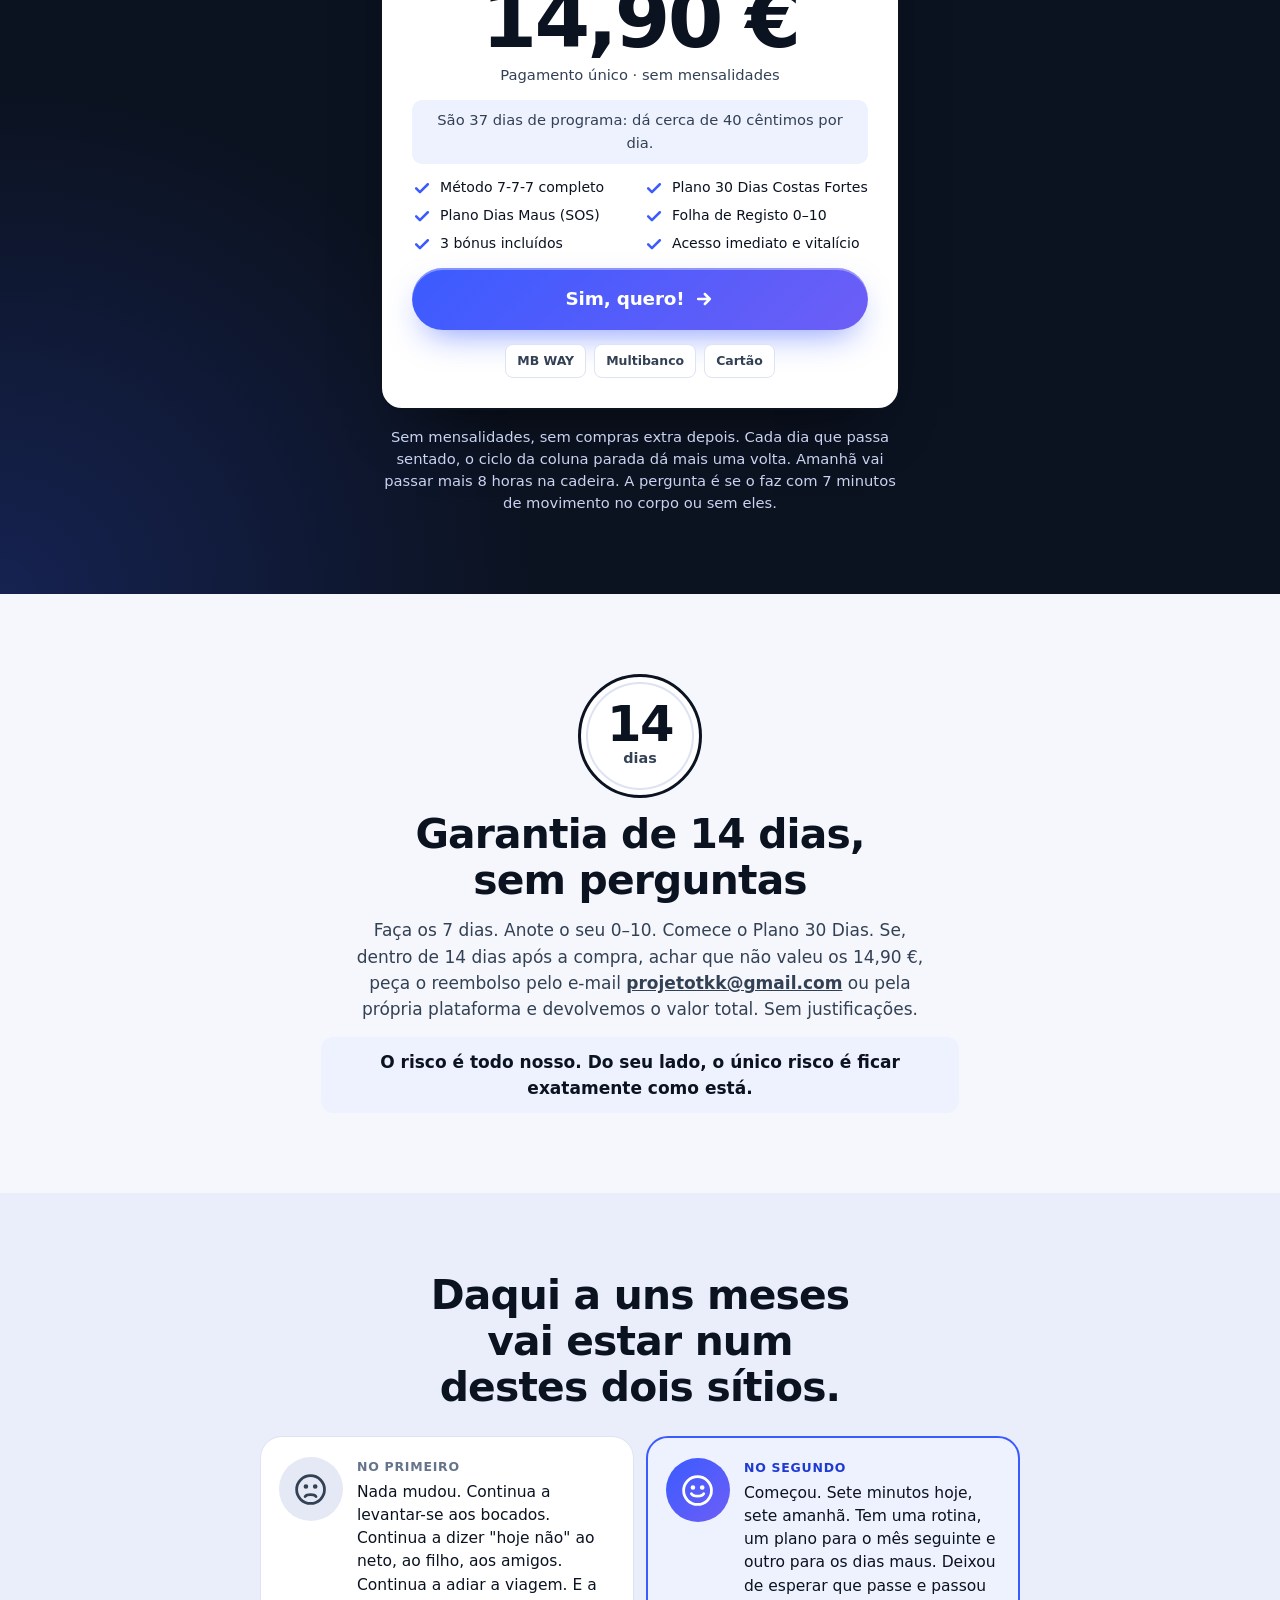
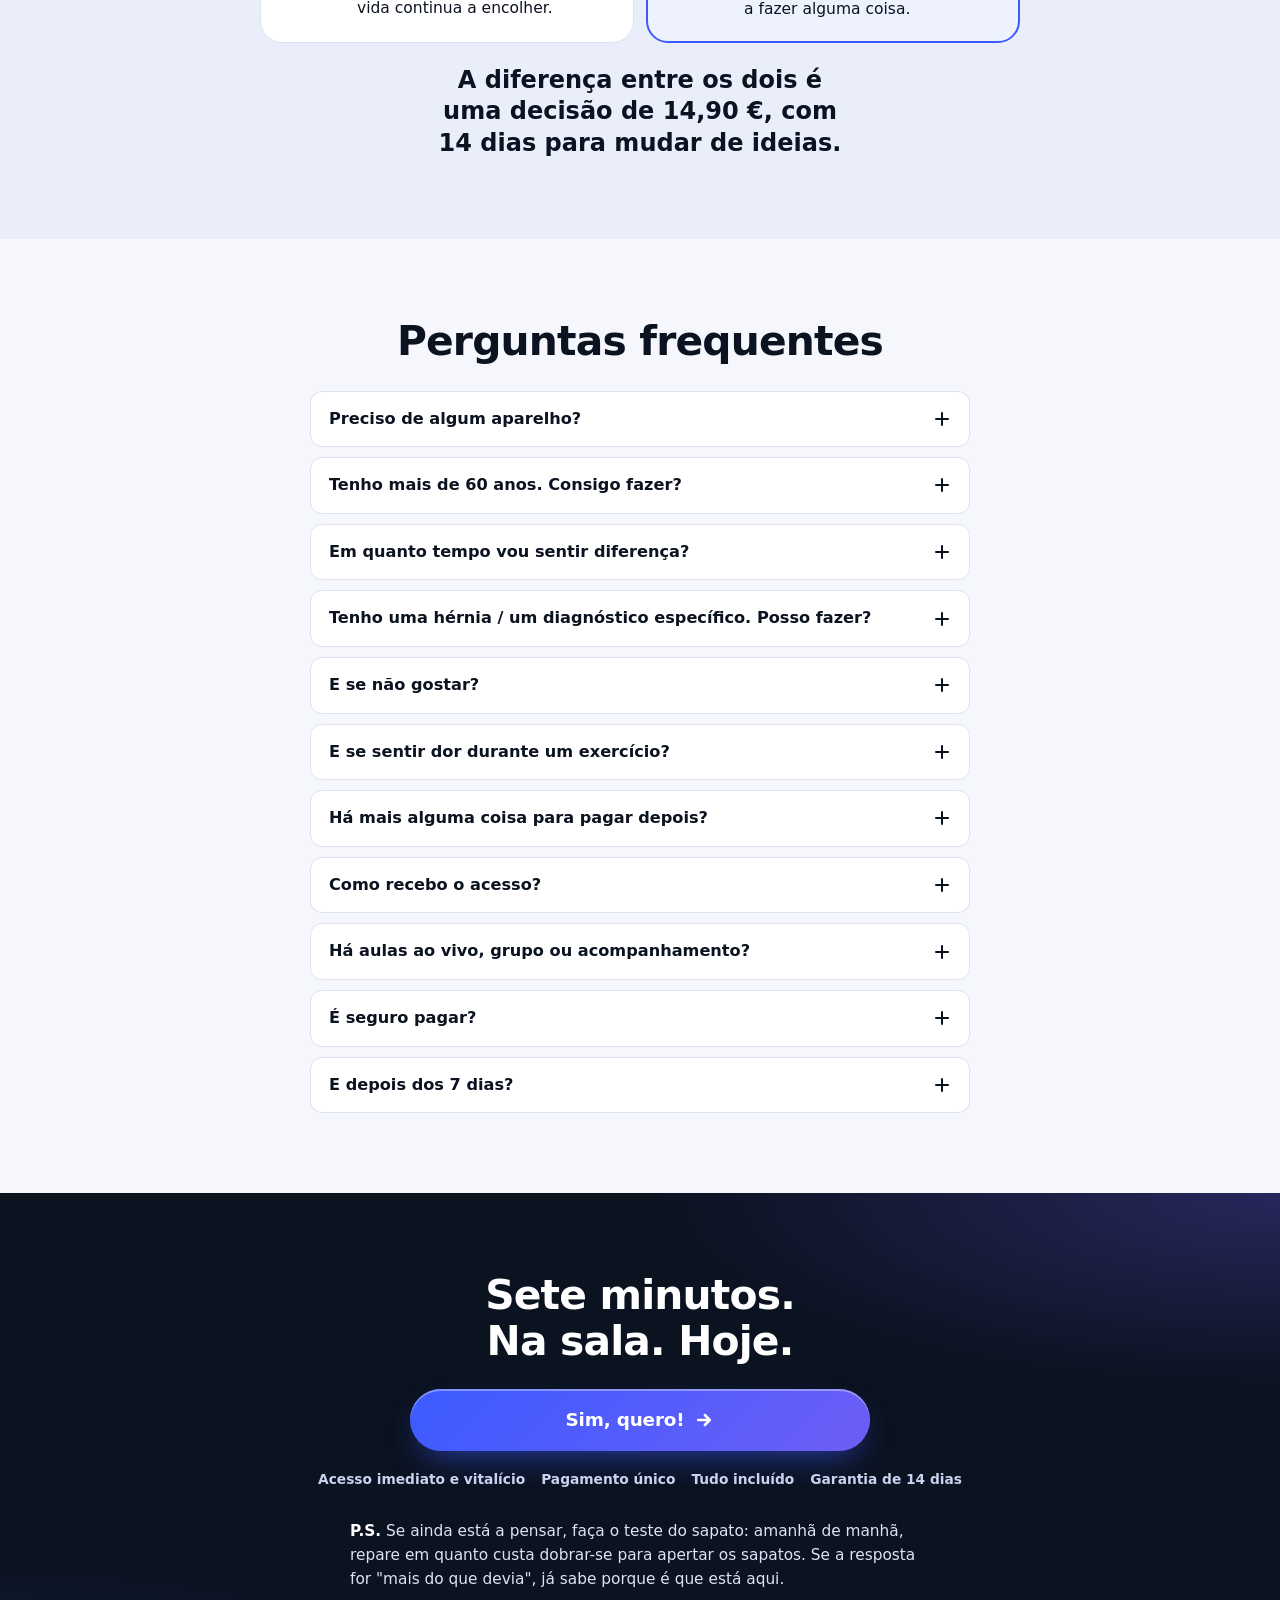
==== commit eb2c571b: "Garantia: e-mail de suporte real no lugar do placeholder" ====
--- a/costas-livres-site/index.html
+++ b/costas-livres-site/index.html
@@ -41,8 +41,8 @@
 <!-- ======================================================================
      ANTES DE PUBLICAR (3 coisas)
 
-     1) CHECKOUT: todos os botões apontam para "#CHECKOUT_PENDENTE".
-        Faz "localizar e substituir" pelo link do Hotmart deste produto.
+     1) CHECKOUT: ligado em https://pay.hotmart.com/J108572116L (6 botões).
+        Para trocar, faz "localizar e substituir" desse link.
         (O script do fim da página repassa as UTMs / sck para o checkout.)
         Se o domínio do teu checkout Hotmart não for pay.hotmart.com, troca
         também esse domínio nos dois <link rel="preconnect"> acima.
@@ -56,7 +56,7 @@
         async (confirma o domínio do script dela e ajusta o preconnect
         "cdn.utmify.com.br" acima se for outro).
 
-     3) E-MAIL DE SUPORTE: procura "SUPORTE_EMAIL" na garantia e troca.
+     3) E-MAIL DE SUPORTE: projetotkk@gmail.com (na garantia).
 
      VÍDEO: para trocar, troca o ID do YouTube na variável YT_ID lá no
      <script> do fim da página (é só um sítio agora) e também no link
@@ -466,7 +466,7 @@
   </div>
   <p class="intro">Na sala de casa. Começa com 3 perguntas que escolhem a sua sequência. Depois é carregar no play. Sem aparelhos, sem ginásio, sem horários.</p>
   <div class="act">
-    <a class="cta" href="#CHECKOUT_PENDENTE">Quero começar já <svg><use href="#ar"/></svg></a>
+    <a class="cta" href="https://pay.hotmart.com/J108572116L">Quero começar já <svg><use href="#ar"/></svg></a>
     <p class="fine">14,90 € · pagamento único · acesso imediato e vitalício · garantia de 14 dias</p>
   </div>
 </div></header>
@@ -553,7 +553,7 @@
   <p class="opinion">A nossa opinião, sem rodeios: se o conselho de sempre era ficar parado, está na hora de experimentar o contrário.</p>
   <p class="not-lack">Não é falta de força de vontade. Não é "da idade". É falta de um ponto de partida simples, seguro e na ordem certa.</p>
   <p class="refs"><span id="ref1">¹ NICE NG59, Low back pain and sciatica in over 16s (<a href="https://www.nice.org.uk/guidance/ng59" rel="noopener" target="_blank">nice.org.uk/guidance/ng59</a>).</span> <span id="ref2">² OMS, Guideline for non-surgical management of chronic primary low back pain in adults, 2023 (<a href="https://www.who.int/publications/i/item/9789240081789" rel="noopener" target="_blank">who.int</a>).</span> Referências de orientação clínica geral: não avaliaram nem endossam o Método Costas Livres.</p>
-  <div class="push"><a class="cta" href="#CHECKOUT_PENDENTE">Quero começar já <svg><use href="#ar"/></svg></a>
+  <div class="push"><a class="cta" href="https://pay.hotmart.com/J108572116L">Quero começar já <svg><use href="#ar"/></svg></a>
     <p class="fine">14,90 € · pagamento único · garantia de 14 dias</p></div>
 </div></section>
 
@@ -633,7 +633,7 @@
     <div class="mod"><span class="ibox"><svg><use href="#cal"/></svg></span><div class="tx"><small>MÓDULO 4</small><h3>Plano 30 Dias Costas Fortes</h3><p>O que fazer ao 8.º dia, para não voltar à estaca zero. 12 sessões guiadas de ~15 min: 3 por semana, durante 4 semanas, sempre a subir um bocadinho. Foco em abdominal profundo, glúteos e ancas. Versão sem material e versão com elástico (mini band, opcional). Mais um plano de manutenção de 2 sessões por semana.</p></div></div>
     <div class="mod"><span class="ibox"><svg><use href="#chart"/></svg></span><div class="tx"><small>MÓDULO 6</small><h3>Folha de Registo 0–10</h3><p>Para imprimir ou preencher no telemóvel. Versão dos 7 dias e versão dos 30 dias.</p></div></div>
   </div>
-  <div class="push"><a class="cta" href="#CHECKOUT_PENDENTE">Quero começar já <svg><use href="#ar"/></svg></a></div>
+  <div class="push"><a class="cta" href="https://pay.hotmart.com/J108572116L">Quero começar já <svg><use href="#ar"/></svg></a></div>
 </div></section>
 
 <!-- 7. PARA QUEM É / NÃO É -->
@@ -719,7 +719,7 @@
         <li><svg><use href="#ck"/></svg><span>3 bónus incluídos</span></li>
         <li><svg><use href="#ck"/></svg><span>Acesso imediato e vitalício</span></li>
       </ul>
-      <a class="cta" href="#CHECKOUT_PENDENTE">Sim, quero! <svg><use href="#ar"/></svg></a>
+      <a class="cta" href="https://pay.hotmart.com/J108572116L">Sim, quero! <svg><use href="#ar"/></svg></a>
       <div class="pay"><span>MB WAY</span><span>Multibanco</span><span>Cartão</span></div>
     </div>
   </div>
@@ -730,7 +730,7 @@
 <section class="sec"><div class="wrap"><div class="guar">
   <div class="seal"><strong>14</strong><span>dias</span></div>
   <h2>Garantia de 14 dias, sem perguntas</h2>
-  <p>Faça os 7 dias. Anote o seu 0–10. Comece o Plano 30 Dias. Se, dentro de 14 dias após a compra, achar que não valeu os 14,90 €, peça o reembolso pelo e-mail <b>SUPORTE_EMAIL</b> ou pela própria plataforma e devolvemos o valor total. Sem justificações.</p>
+  <p>Faça os 7 dias. Anote o seu 0–10. Comece o Plano 30 Dias. Se, dentro de 14 dias após a compra, achar que não valeu os 14,90 €, peça o reembolso pelo e-mail <b><a href="mailto:projetotkk@gmail.com">projetotkk@gmail.com</a></b> ou pela própria plataforma e devolvemos o valor total. Sem justificações.</p>
   <p class="risk">O risco é todo nosso. Do seu lado, o único risco é ficar exatamente como está.</p>
 </div></div></section>
 
@@ -763,7 +763,7 @@
 
 <section class="sec dark final"><div class="wrap">
   <h2>Sete minutos. Na sala. Hoje.</h2>
-  <a class="cta" href="#CHECKOUT_PENDENTE">Sim, quero! <svg><use href="#ar"/></svg></a>
+  <a class="cta" href="https://pay.hotmart.com/J108572116L">Sim, quero! <svg><use href="#ar"/></svg></a>
   <p class="trust"><span>Acesso imediato e vitalício</span><span>Pagamento único</span><span>Tudo incluído</span><span>Garantia de 14 dias</span></p>
   <div class="ps">
     <p><b>P.S.</b> Se ainda está a pensar, faça o teste do sapato: amanhã de manhã, repare em quanto custa dobrar-se para apertar os sapatos. Se a resposta for "mais do que devia", já sabe porque é que está aqui.</p>
@@ -784,7 +784,7 @@
 </div></footer>
 
 <div class="sticky" id="sticky"><div class="p"><b>14,90 €</b><small>pagamento único</small></div>
-  <a class="cta" href="#CHECKOUT_PENDENTE">Quero começar <svg><use href="#ar"/></svg></a></div>
+  <a class="cta" href="https://pay.hotmart.com/J108572116L">Quero começar <svg><use href="#ar"/></svg></a></div>
 
 <script>
 (function(){
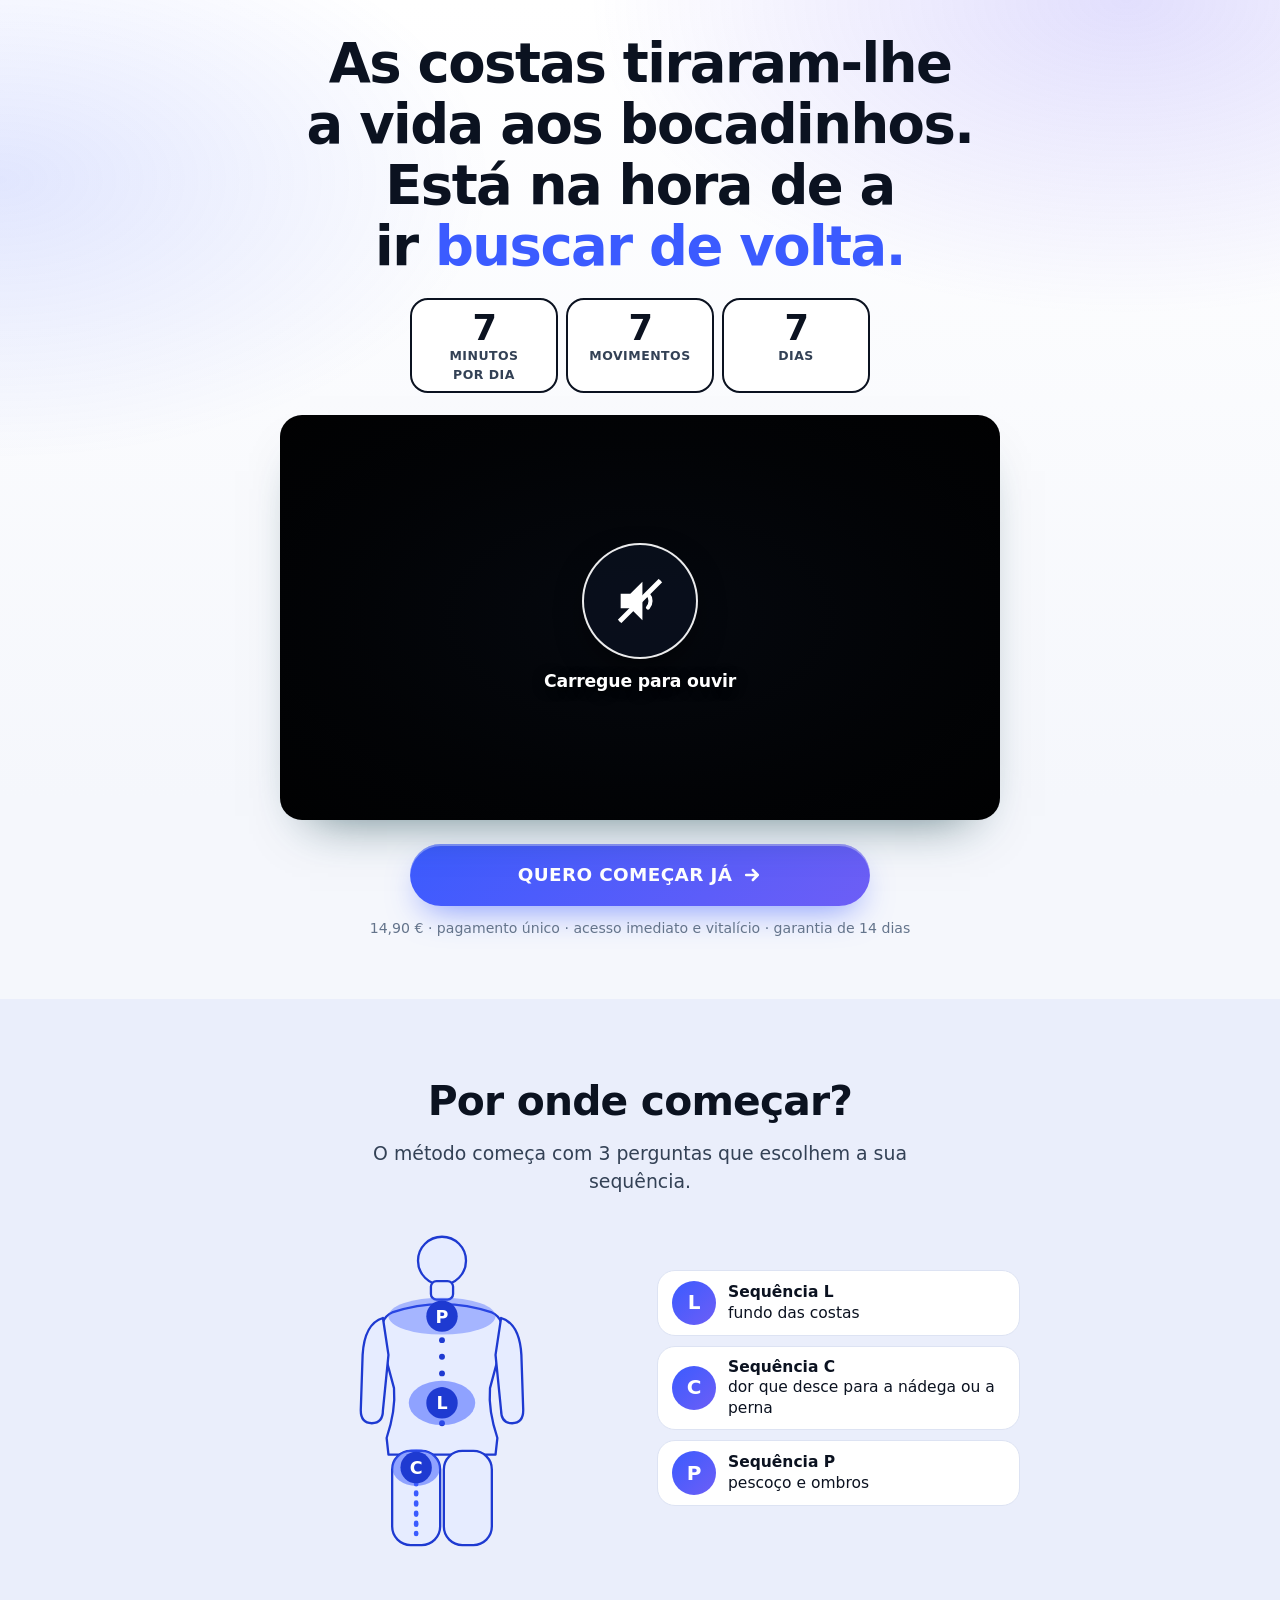
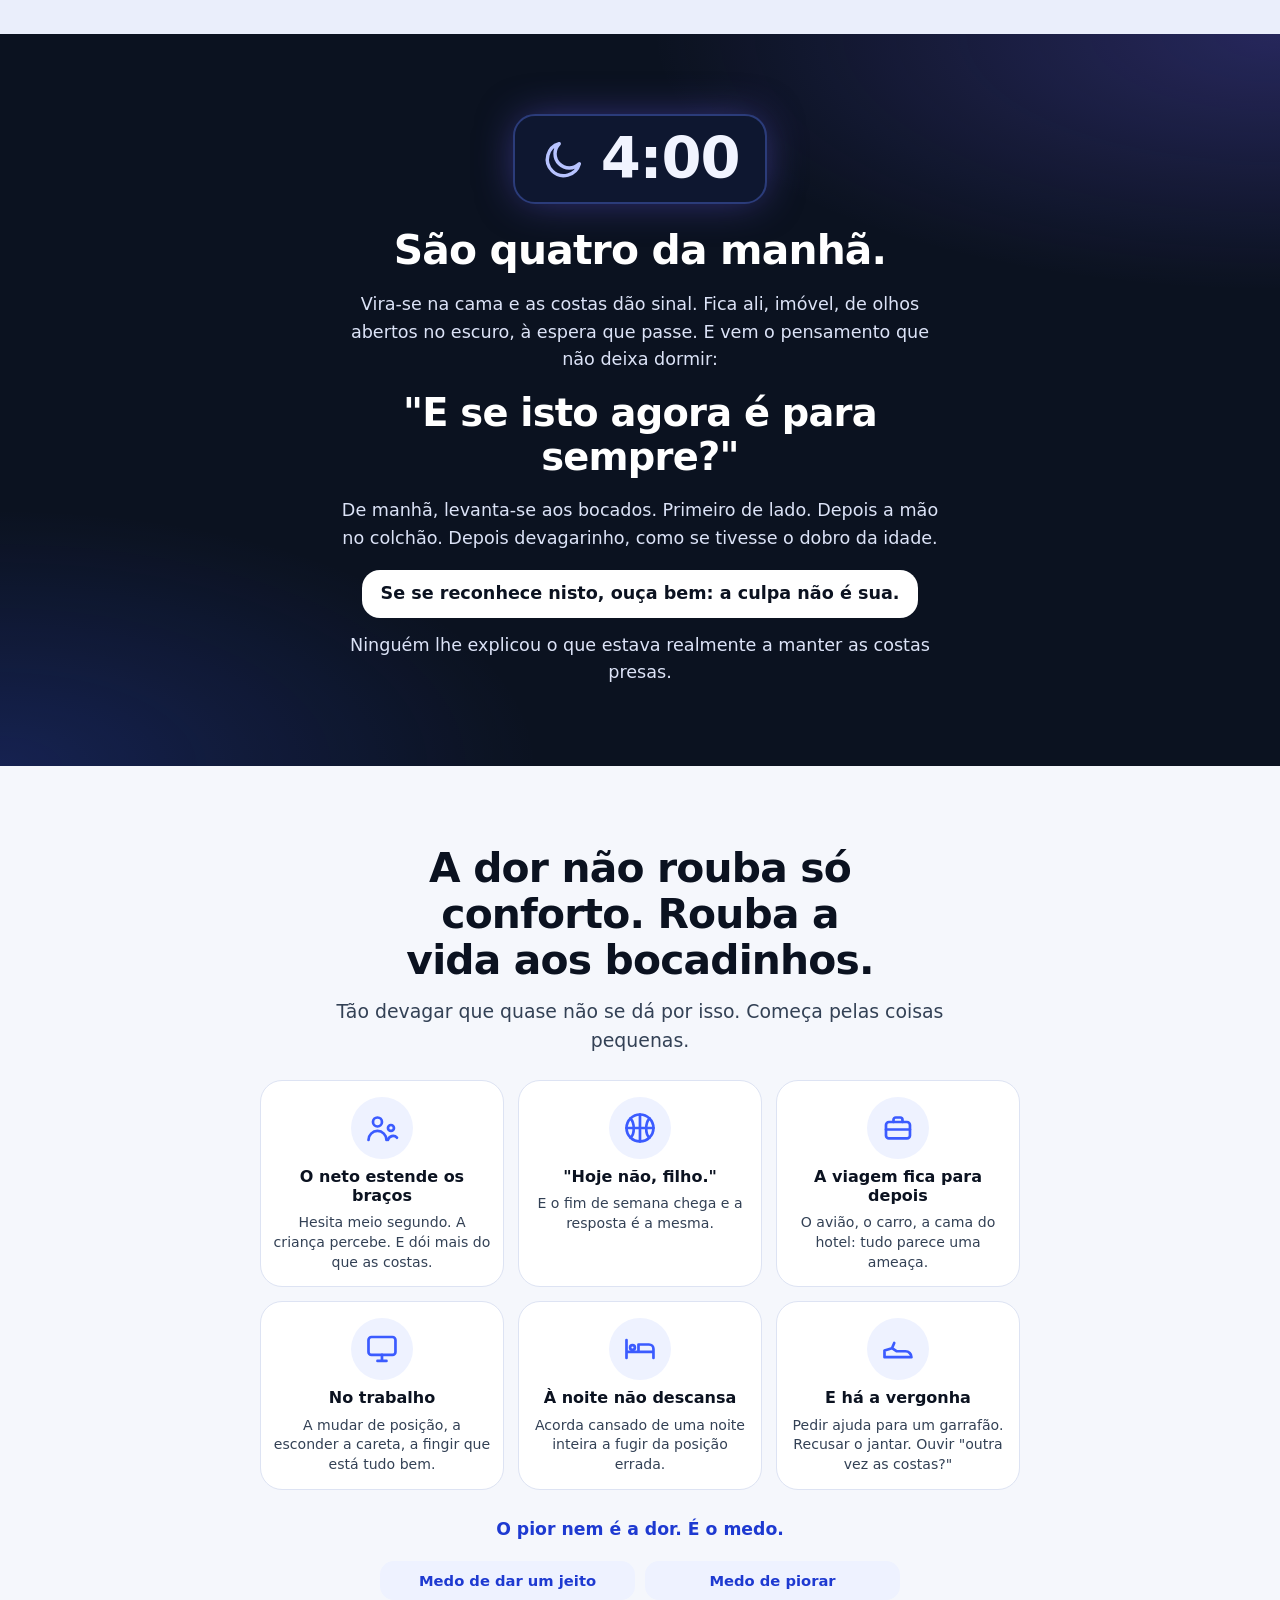
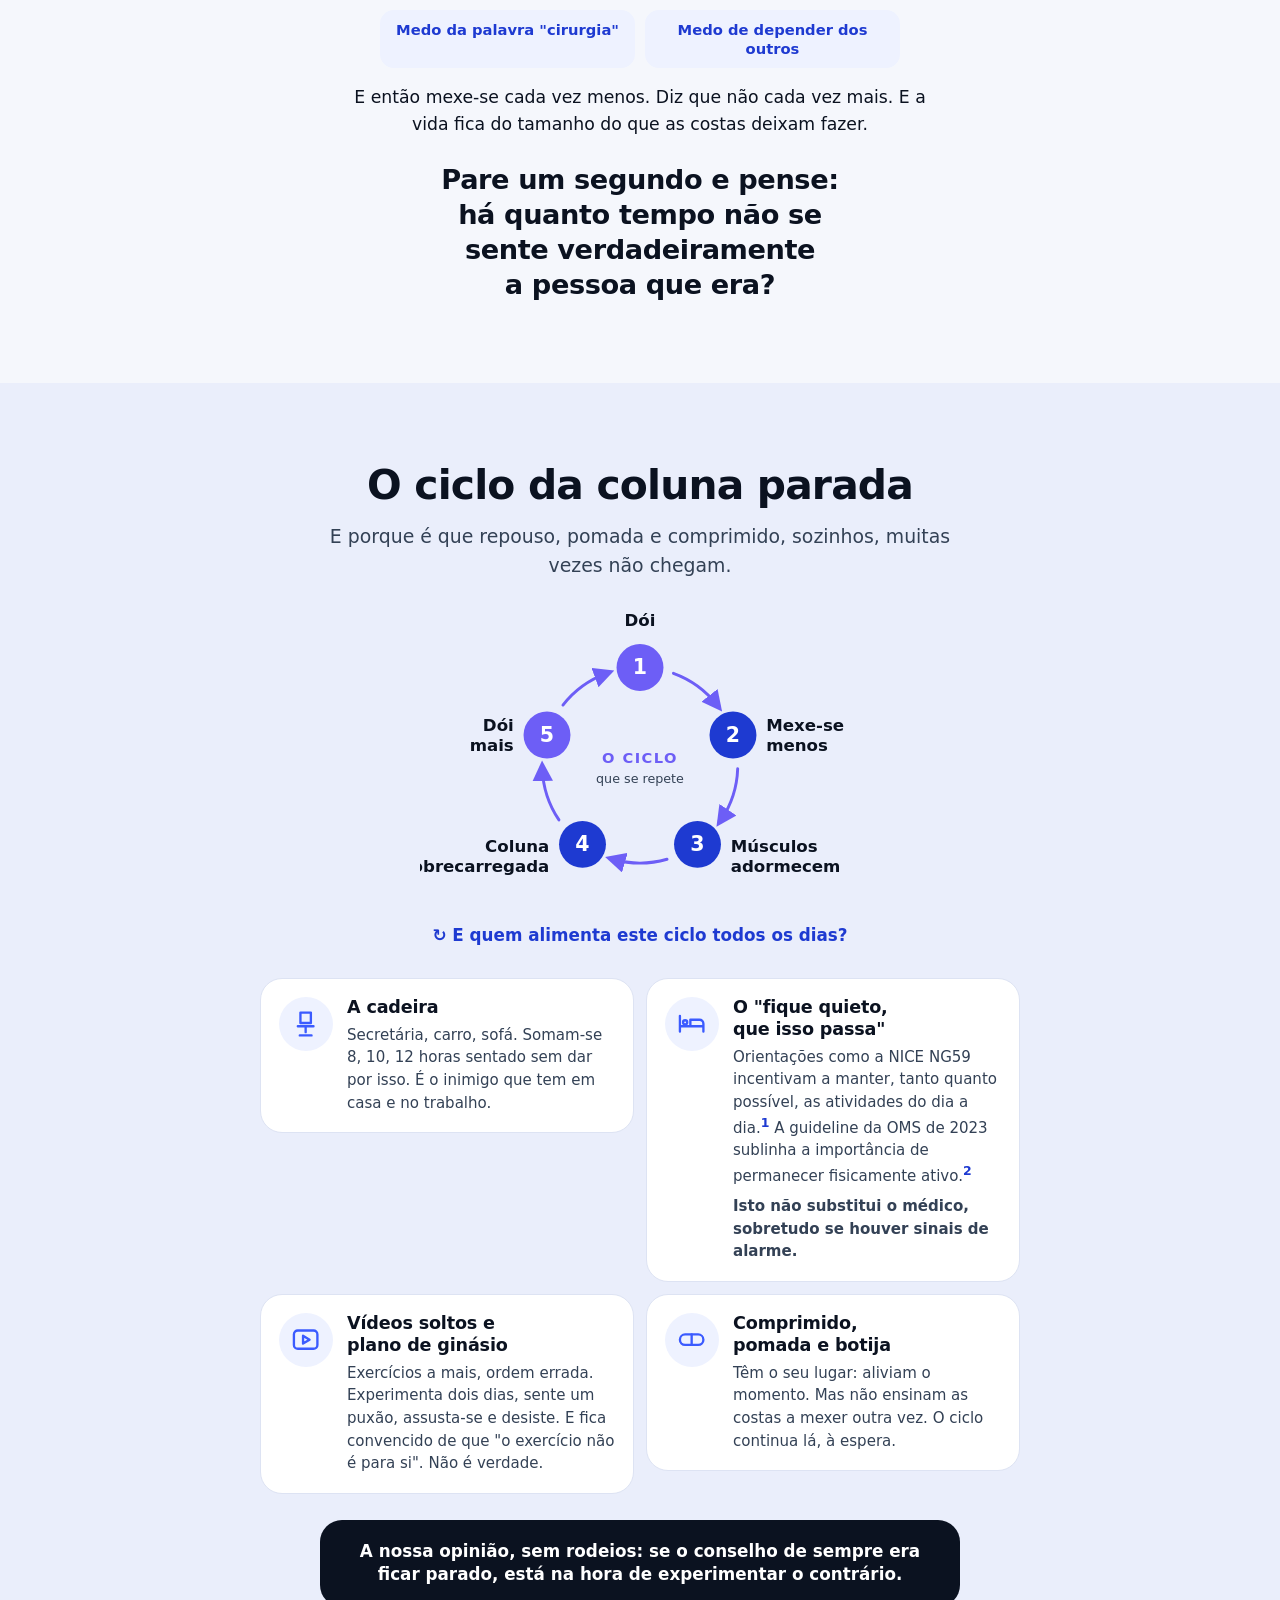
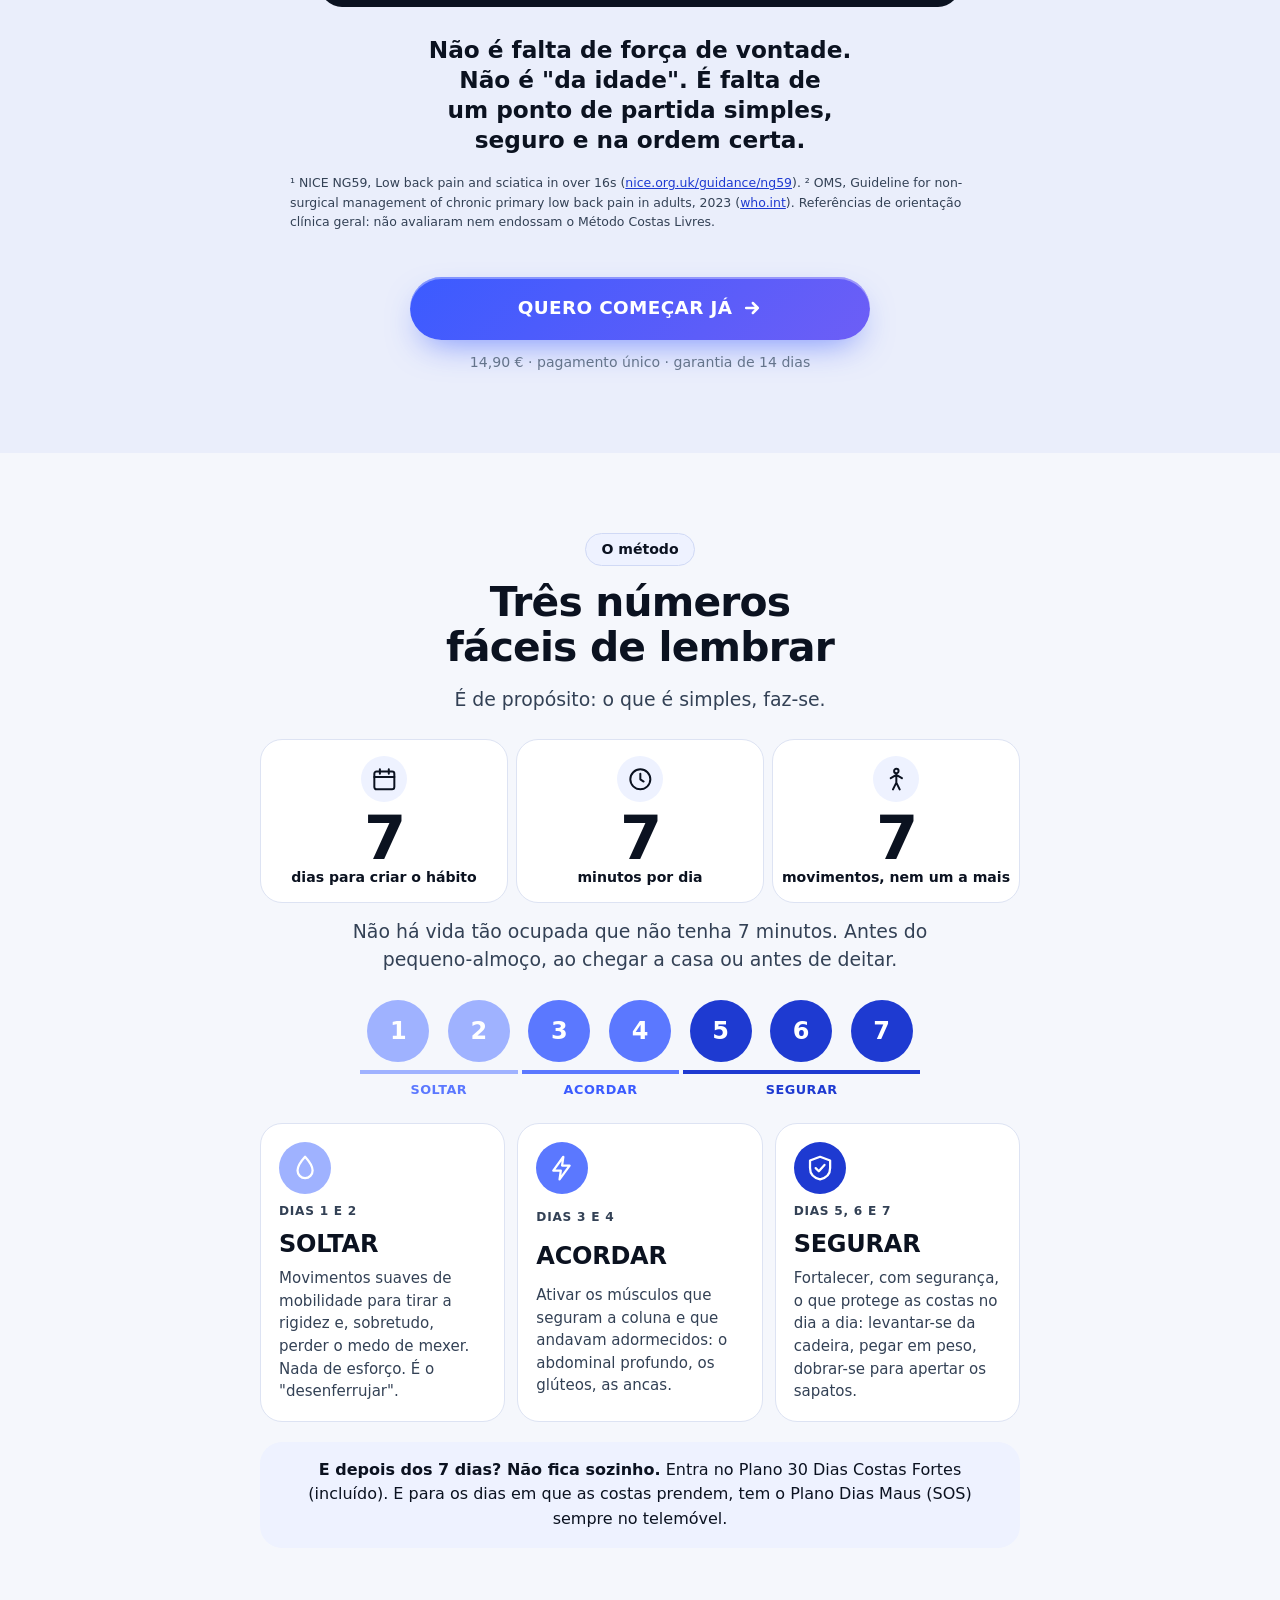
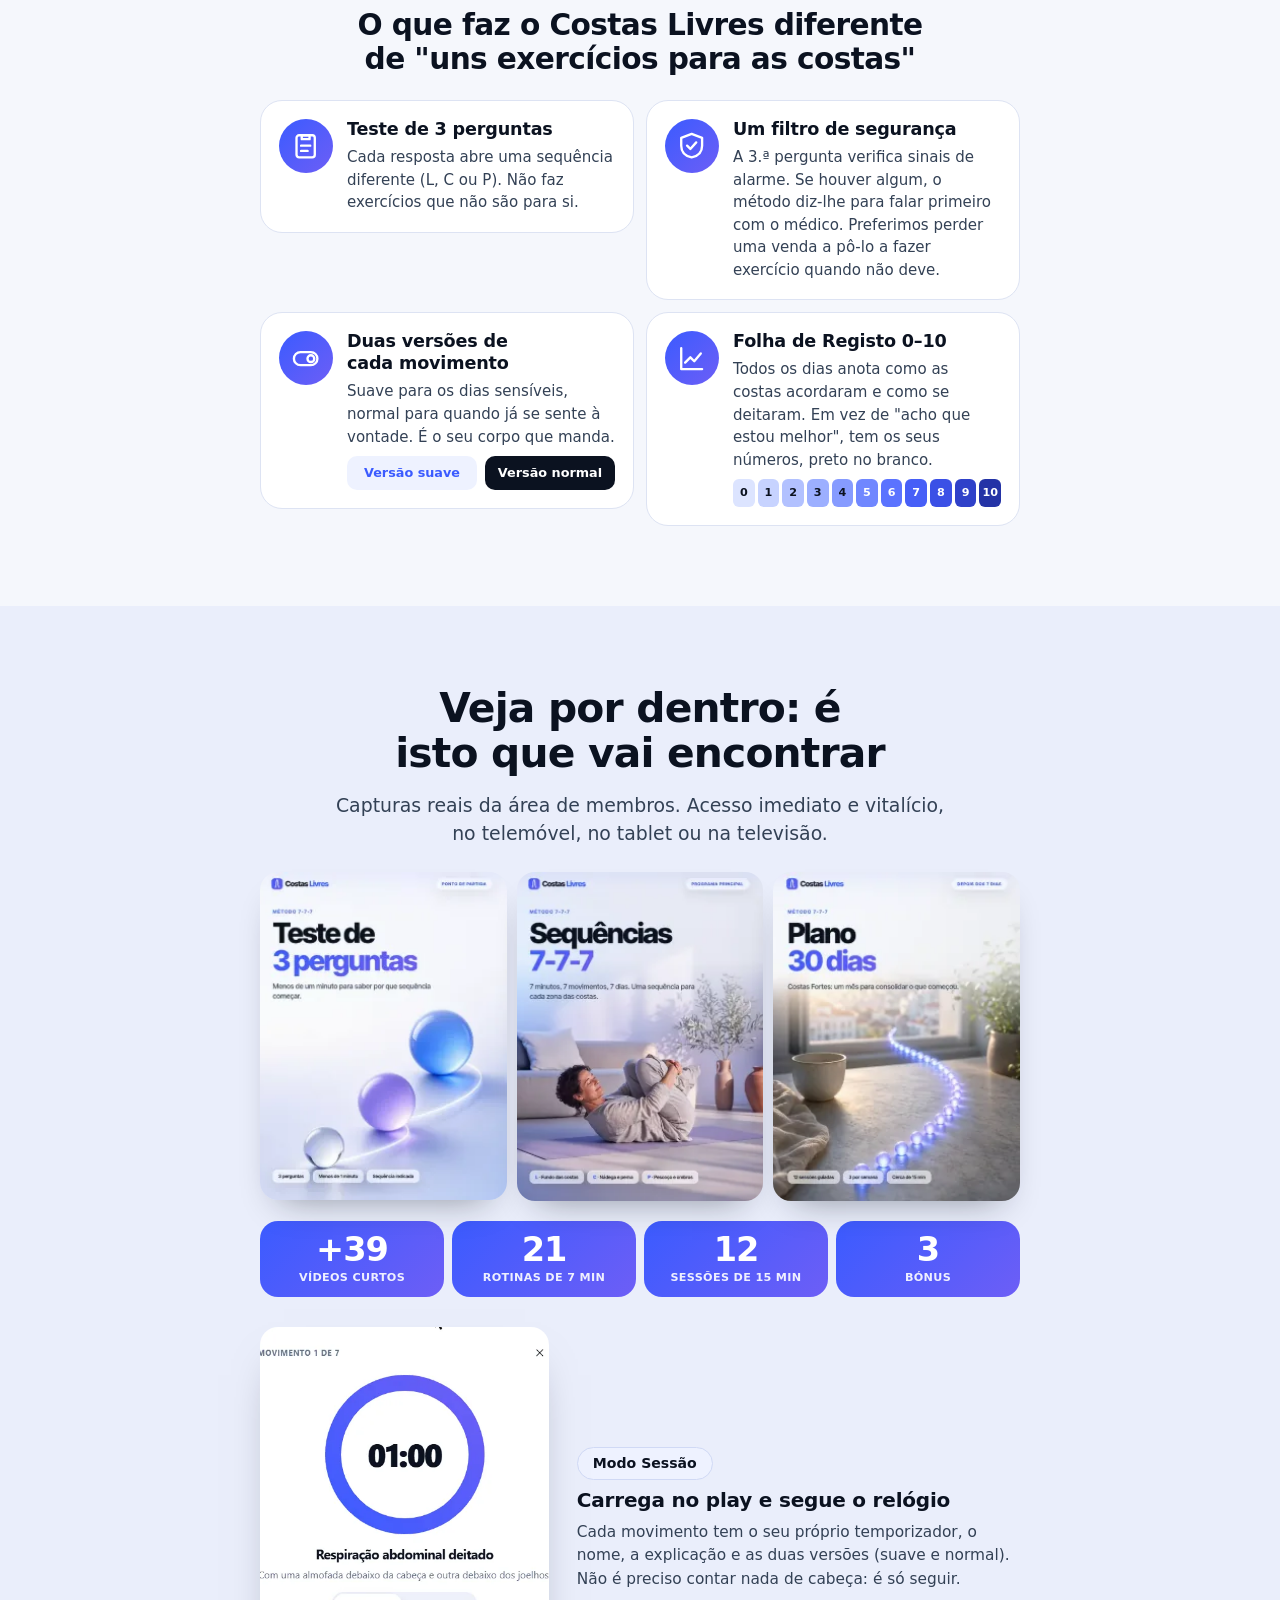
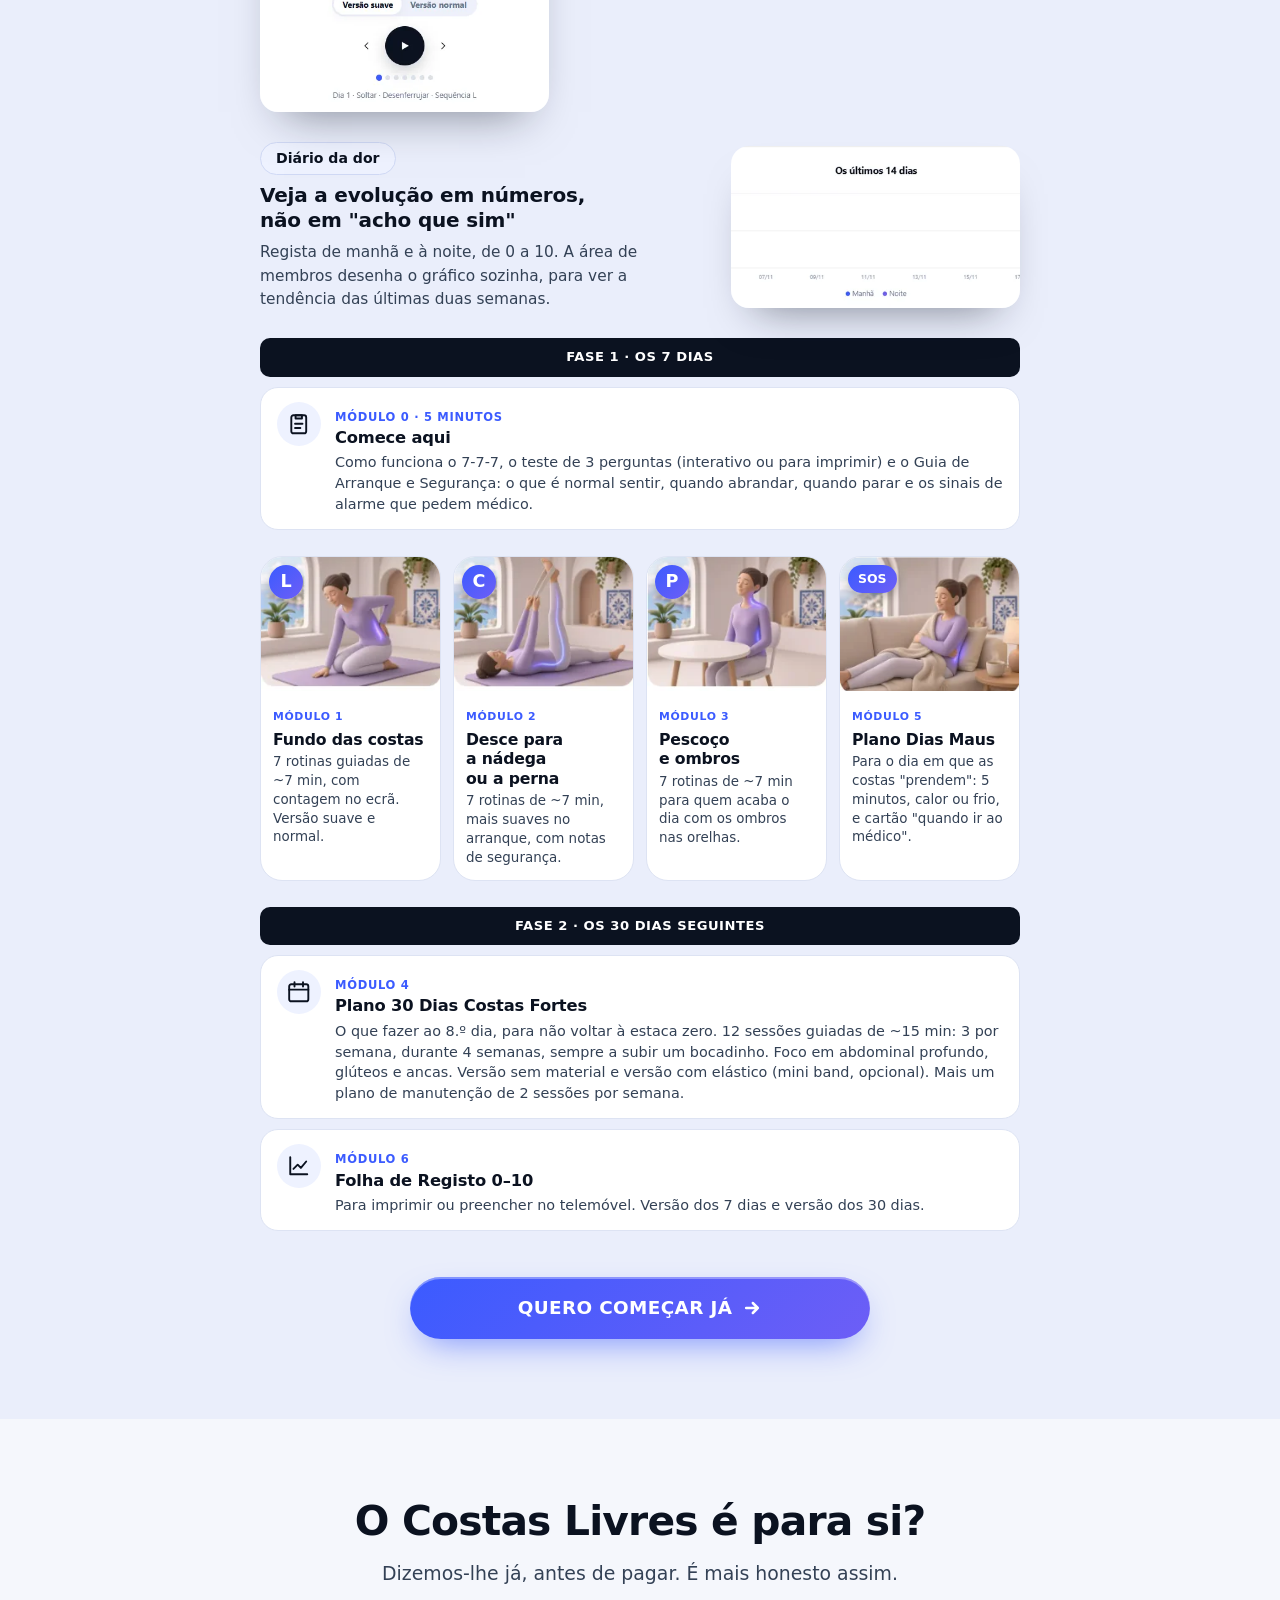
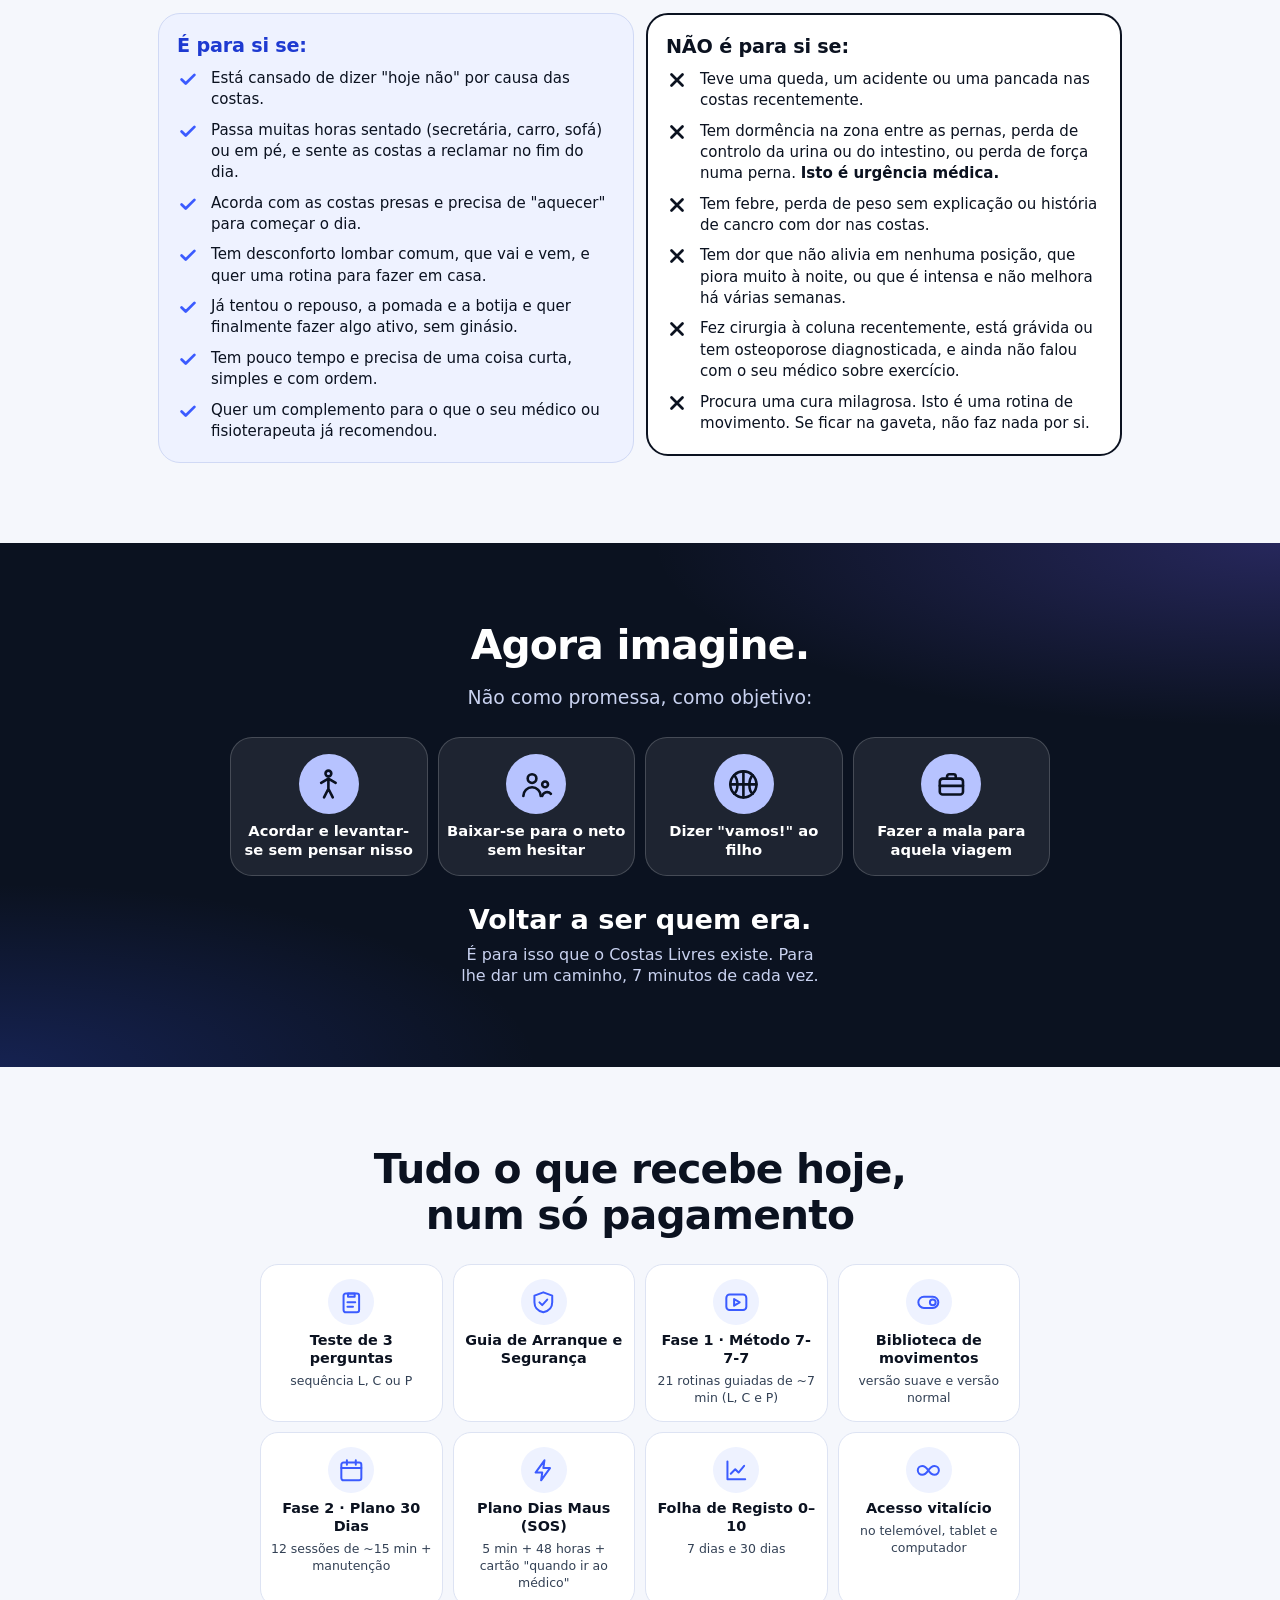
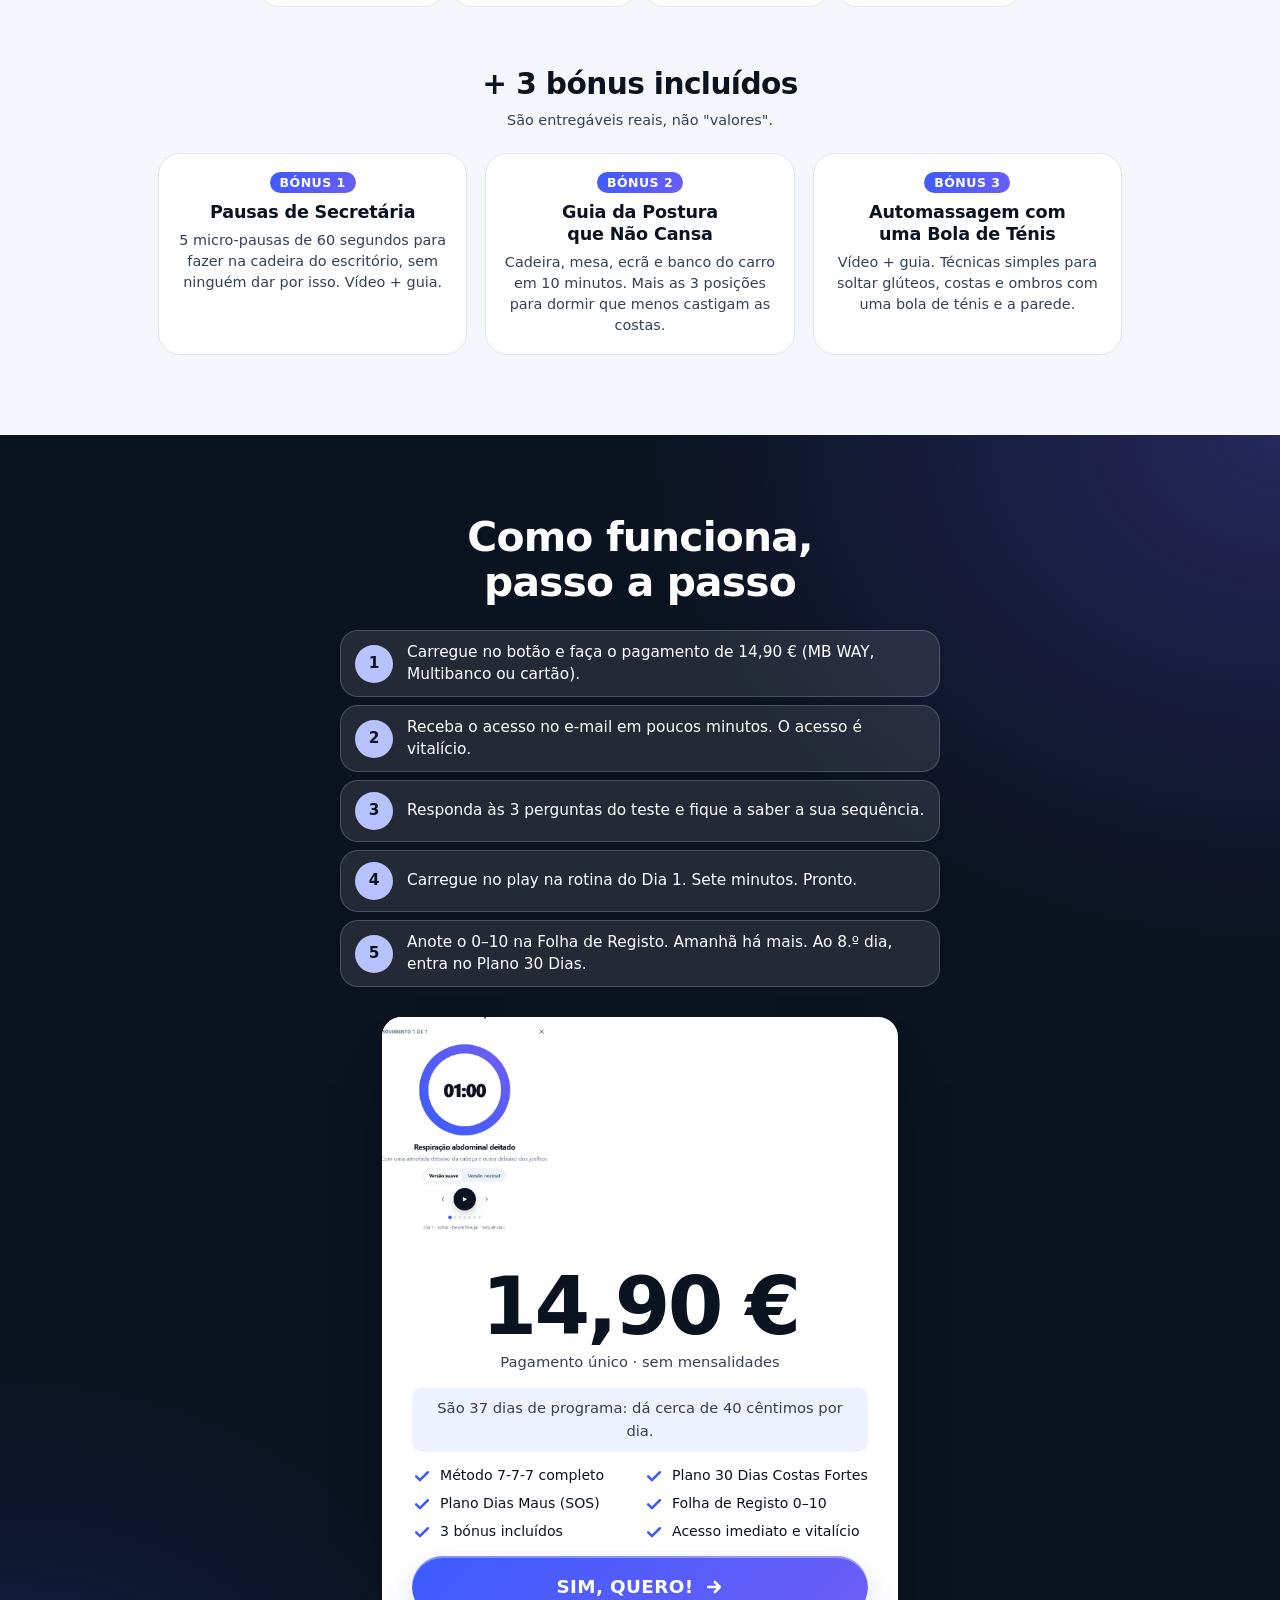
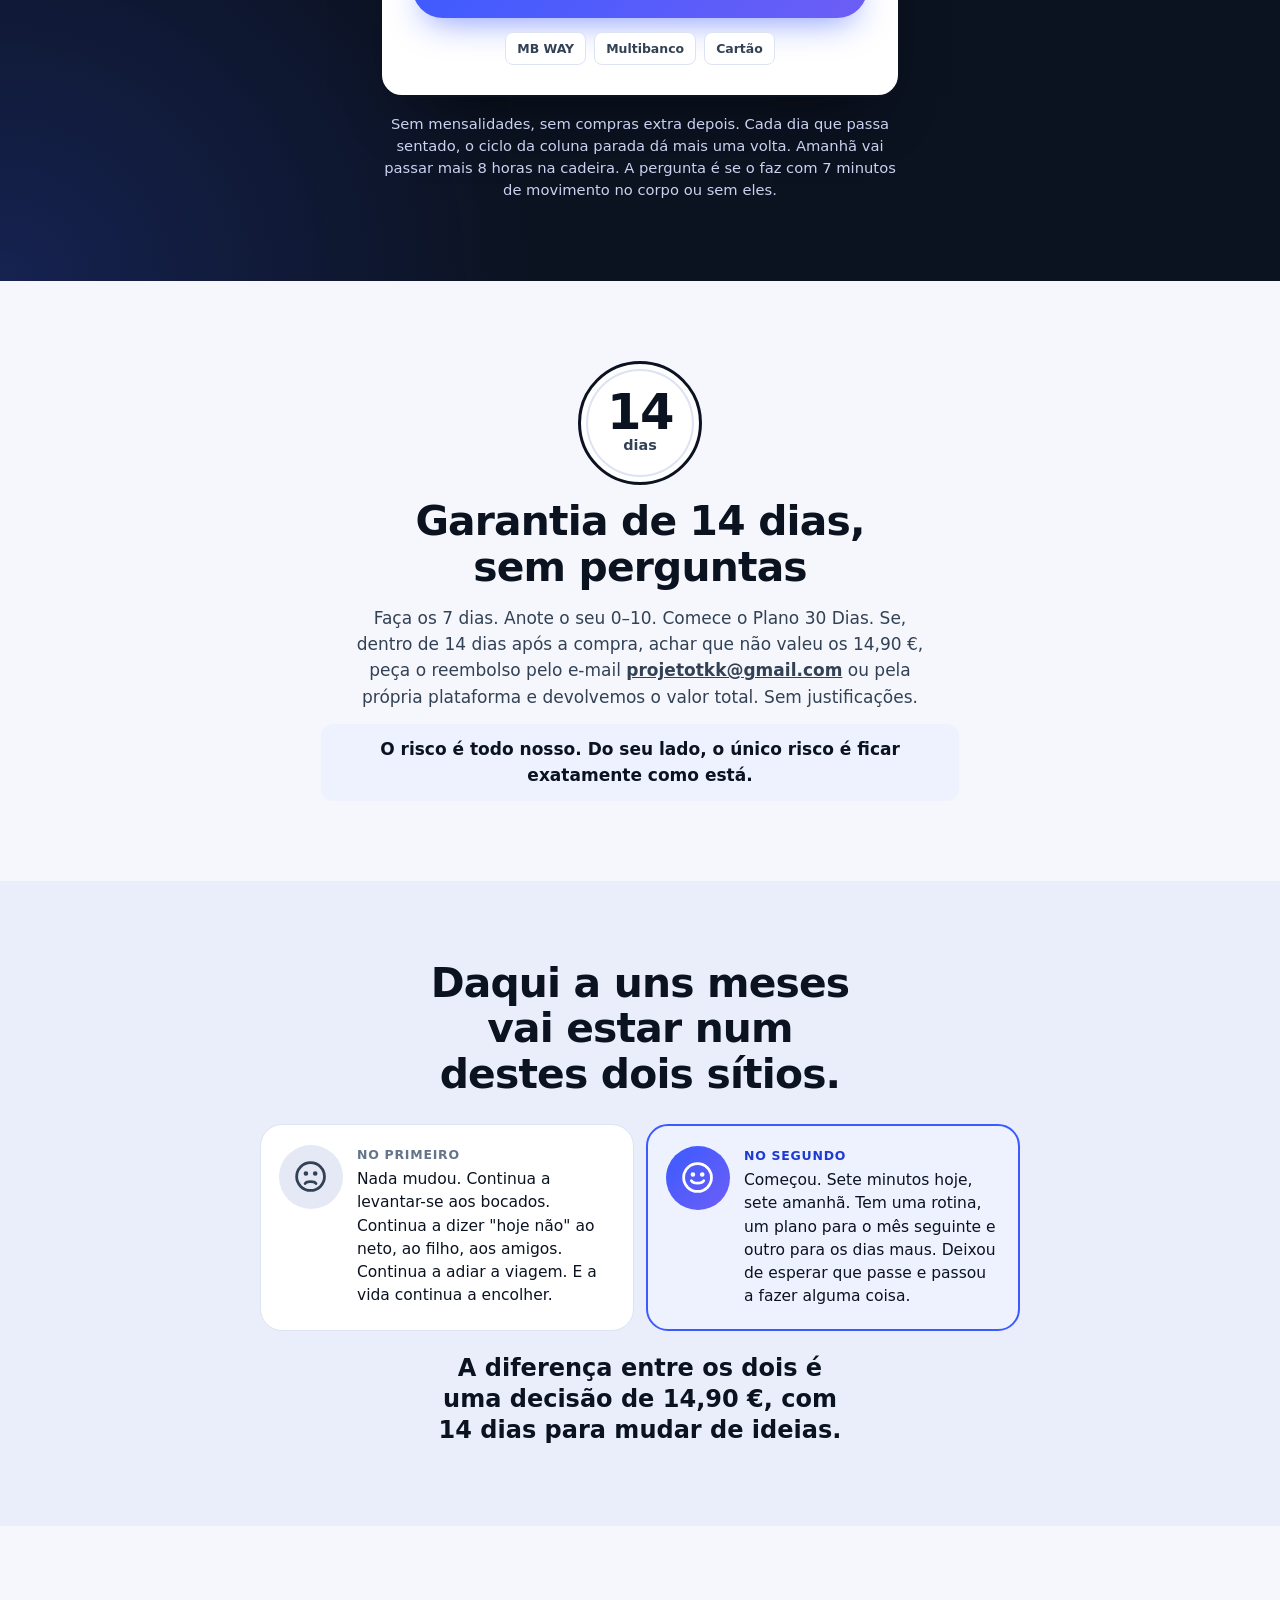
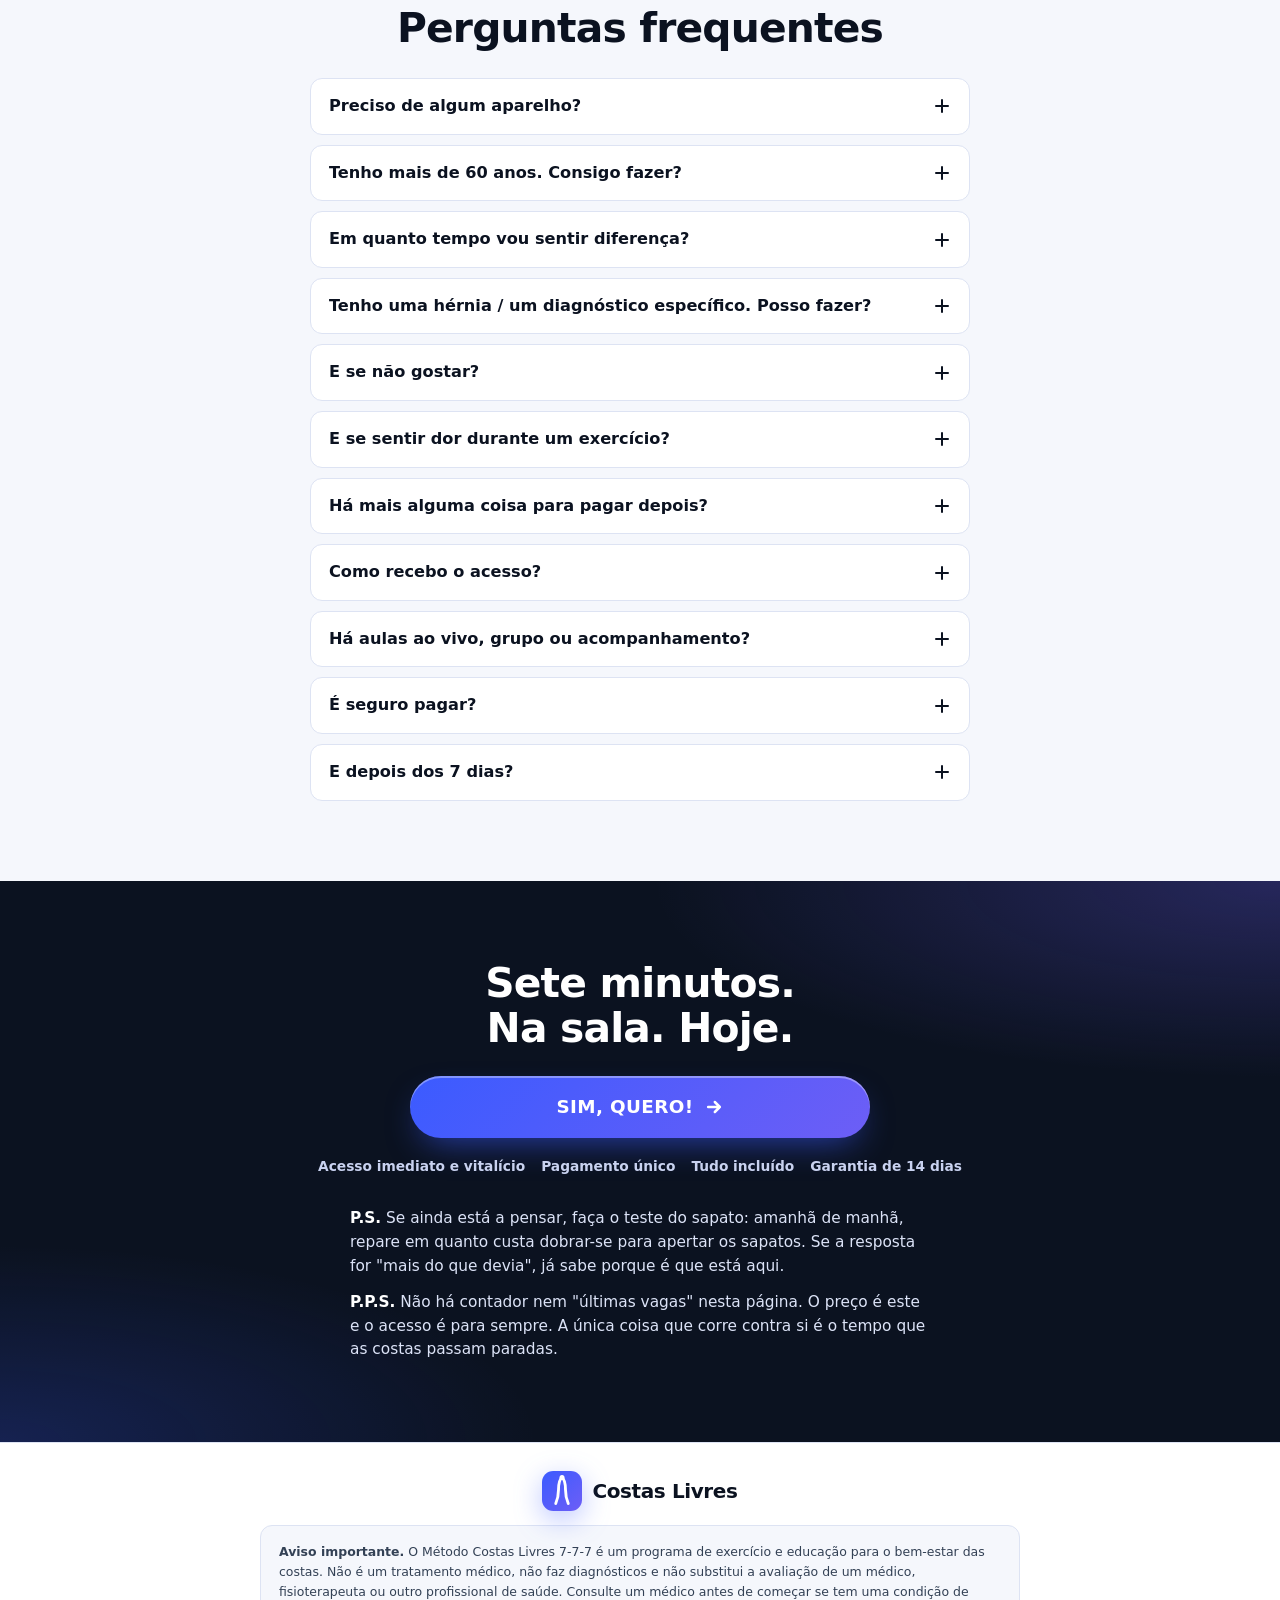
==== commit 2dba991e: "Hero: tira o texto do topo e o paragrafo da intro; figura menor; CTAs em maiusculas" ====
--- a/costas-livres-site/index.html
+++ b/costas-livres-site/index.html
@@ -41,7 +41,7 @@
 <!-- ======================================================================
      ANTES DE PUBLICAR (3 coisas)
 
-     1) CHECKOUT: ligado em https://pay.hotmart.com/J108572116L (6 botões).
+     1) CHECKOUT: ligado em https://pay.hotmart.com/J108572116L?checkoutMode=10 (6 botões).
         Para trocar, faz "localizar e substituir" desse link.
         (O script do fim da página repassa as UTMs / sck para o checkout.)
         Se o domínio do teu checkout Hotmart não for pay.hotmart.com, troca
@@ -125,7 +125,7 @@
 
 /* botão */
 .cta{display:flex;align-items:center;justify-content:center;gap:10px;width:100%;max-width:460px;margin-inline:auto;background:var(--cta);color:var(--cta-ink);text-decoration:none;text-align:center;
-  font:800 clamp(1rem,4.5vw,1.15rem)/1.2 var(--sans);letter-spacing:-.01em;padding:20px 22px;border-radius:999px;border:0;cursor:pointer;
+  font:800 clamp(1rem,4.5vw,1.15rem)/1.2 var(--sans);text-transform:uppercase;letter-spacing:.02em;padding:20px 22px;border-radius:999px;border:0;cursor:pointer;
   box-shadow:0 14px 34px -12px rgba(59,91,255,.65),0 2px 0 rgba(255,255,255,.35) inset;transition:filter .14s,transform .1s,box-shadow .1s}
 .cta:hover{filter:brightness(1.07)} .cta:active{transform:translateY(2px);box-shadow:0 6px 16px -10px rgba(59,91,255,.7)}
 .cta:focus-visible{outline:3px solid var(--ink);outline-offset:3px} .dark .cta:focus-visible{outline-color:#fff}
@@ -173,7 +173,7 @@
 /* mapa do corpo */
 .zone{display:grid;gap:18px;align-items:center;max-width:760px;margin:26px auto 0}
 @media(min-width:760px){.zone{grid-template-columns:1fr 1fr;gap:34px}}
-.body-svg{width:100%;max-width:360px;margin:0 auto;height:auto}
+.body-svg{width:100%;max-width:240px;margin:0 auto;height:auto}
 .zlist{display:grid;gap:10px}
 .zlist li{display:grid;grid-template-columns:44px 1fr;gap:12px;align-items:center;background:#fff;border:1px solid var(--line);border-radius:18px;padding:10px 14px}
 .zlist b.l{display:grid;place-items:center;width:44px;height:44px;border-radius:50%;background:linear-gradient(135deg,#3B5BFF,#6D5EF6);color:#fff;font-size:1.25rem}
@@ -444,7 +444,6 @@
 
 <!-- 1. HERO -->
 <header class="hero" id="topo"><div class="wrap">
-  <span class="kicker">Para quem já deixou de fazer coisas de que gosta por causa das costas</span>
   <h1>As costas tiraram-lhe a vida aos bocadinhos. Está na hora de a ir <span class="hl">buscar de volta.</span></h1>
   <div class="three"><div><strong>7</strong><span>minutos<br>por dia</span></div><div><strong>7</strong><span>movimentos</span></div><div><strong>7</strong><span>dias</span></div></div>
 
@@ -464,9 +463,8 @@
       <span class="lbl">Carregue para ouvir</span>
     </button>
   </div>
-  <p class="intro">Na sala de casa. Começa com 3 perguntas que escolhem a sua sequência. Depois é carregar no play. Sem aparelhos, sem ginásio, sem horários.</p>
   <div class="act">
-    <a class="cta" href="https://pay.hotmart.com/J108572116L">Quero começar já <svg><use href="#ar"/></svg></a>
+    <a class="cta" href="https://pay.hotmart.com/J108572116L?checkoutMode=10">Quero começar já <svg><use href="#ar"/></svg></a>
     <p class="fine">14,90 € · pagamento único · acesso imediato e vitalício · garantia de 14 dias</p>
   </div>
 </div></header>
@@ -553,7 +551,7 @@
   <p class="opinion">A nossa opinião, sem rodeios: se o conselho de sempre era ficar parado, está na hora de experimentar o contrário.</p>
   <p class="not-lack">Não é falta de força de vontade. Não é "da idade". É falta de um ponto de partida simples, seguro e na ordem certa.</p>
   <p class="refs"><span id="ref1">¹ NICE NG59, Low back pain and sciatica in over 16s (<a href="https://www.nice.org.uk/guidance/ng59" rel="noopener" target="_blank">nice.org.uk/guidance/ng59</a>).</span> <span id="ref2">² OMS, Guideline for non-surgical management of chronic primary low back pain in adults, 2023 (<a href="https://www.who.int/publications/i/item/9789240081789" rel="noopener" target="_blank">who.int</a>).</span> Referências de orientação clínica geral: não avaliaram nem endossam o Método Costas Livres.</p>
-  <div class="push"><a class="cta" href="https://pay.hotmart.com/J108572116L">Quero começar já <svg><use href="#ar"/></svg></a>
+  <div class="push"><a class="cta" href="https://pay.hotmart.com/J108572116L?checkoutMode=10">Quero começar já <svg><use href="#ar"/></svg></a>
     <p class="fine">14,90 € · pagamento único · garantia de 14 dias</p></div>
 </div></section>
 
@@ -633,7 +631,7 @@
     <div class="mod"><span class="ibox"><svg><use href="#cal"/></svg></span><div class="tx"><small>MÓDULO 4</small><h3>Plano 30 Dias Costas Fortes</h3><p>O que fazer ao 8.º dia, para não voltar à estaca zero. 12 sessões guiadas de ~15 min: 3 por semana, durante 4 semanas, sempre a subir um bocadinho. Foco em abdominal profundo, glúteos e ancas. Versão sem material e versão com elástico (mini band, opcional). Mais um plano de manutenção de 2 sessões por semana.</p></div></div>
     <div class="mod"><span class="ibox"><svg><use href="#chart"/></svg></span><div class="tx"><small>MÓDULO 6</small><h3>Folha de Registo 0–10</h3><p>Para imprimir ou preencher no telemóvel. Versão dos 7 dias e versão dos 30 dias.</p></div></div>
   </div>
-  <div class="push"><a class="cta" href="https://pay.hotmart.com/J108572116L">Quero começar já <svg><use href="#ar"/></svg></a></div>
+  <div class="push"><a class="cta" href="https://pay.hotmart.com/J108572116L?checkoutMode=10">Quero começar já <svg><use href="#ar"/></svg></a></div>
 </div></section>
 
 <!-- 7. PARA QUEM É / NÃO É -->
@@ -719,7 +717,7 @@
         <li><svg><use href="#ck"/></svg><span>3 bónus incluídos</span></li>
         <li><svg><use href="#ck"/></svg><span>Acesso imediato e vitalício</span></li>
       </ul>
-      <a class="cta" href="https://pay.hotmart.com/J108572116L">Sim, quero! <svg><use href="#ar"/></svg></a>
+      <a class="cta" href="https://pay.hotmart.com/J108572116L?checkoutMode=10">Sim, quero! <svg><use href="#ar"/></svg></a>
       <div class="pay"><span>MB WAY</span><span>Multibanco</span><span>Cartão</span></div>
     </div>
   </div>
@@ -763,7 +761,7 @@
 
 <section class="sec dark final"><div class="wrap">
   <h2>Sete minutos. Na sala. Hoje.</h2>
-  <a class="cta" href="https://pay.hotmart.com/J108572116L">Sim, quero! <svg><use href="#ar"/></svg></a>
+  <a class="cta" href="https://pay.hotmart.com/J108572116L?checkoutMode=10">Sim, quero! <svg><use href="#ar"/></svg></a>
   <p class="trust"><span>Acesso imediato e vitalício</span><span>Pagamento único</span><span>Tudo incluído</span><span>Garantia de 14 dias</span></p>
   <div class="ps">
     <p><b>P.S.</b> Se ainda está a pensar, faça o teste do sapato: amanhã de manhã, repare em quanto custa dobrar-se para apertar os sapatos. Se a resposta for "mais do que devia", já sabe porque é que está aqui.</p>
@@ -784,7 +782,7 @@
 </div></footer>
 
 <div class="sticky" id="sticky"><div class="p"><b>14,90 €</b><small>pagamento único</small></div>
-  <a class="cta" href="https://pay.hotmart.com/J108572116L">Quero começar <svg><use href="#ar"/></svg></a></div>
+  <a class="cta" href="https://pay.hotmart.com/J108572116L?checkoutMode=10">Quero começar <svg><use href="#ar"/></svg></a></div>
 
 <script>
 (function(){
@@ -806,6 +804,12 @@
   var cmd=function(func,args){
     if(!frame||!frame.contentWindow)return;
     frame.contentWindow.postMessage(JSON.stringify({event:'command',func:func,args:args||[]}),'*');
+  };
+  // O player so aceita comandos (unMute, playVideo) depois de receber este
+  // "listening". Sem ele o unMute era ignorado e o som nunca abria.
+  var ouvir=function(){
+    if(!frame||!frame.contentWindow)return;
+    frame.contentWindow.postMessage(JSON.stringify({event:'listening',id:1,channel:'widget'}),'*');
   };
   // As legendas automaticas do YouTube aparecem mesmo com cc_load_policy=0:
   // so saem pela API, depois do player existir. Repete porque o modulo das
@@ -830,6 +834,7 @@
     frame.addEventListener('load',function(){
       frameReady=true;
       if(poster)poster.classList.add('hidden');
+      ouvir();
       desligaLegendas();
     });
     playerBox.insertBefore(frame,poster||playerBox.firstChild);
@@ -841,7 +846,10 @@
   if(unmute)unmute.addEventListener('click',function(){
     if(!frame)loadVSL();
     var tryUnmute=function(){
-      cmd('unMute');cmd('playVideo');desligaLegendas();
+      ouvir();
+      cmd('unMute');cmd('setVolume',[100]);cmd('playVideo');
+      setTimeout(function(){ouvir();cmd('unMute');cmd('playVideo');},400);
+      desligaLegendas();
     };
     if(frameReady)tryUnmute();else setTimeout(tryUnmute,450);
     unmute.classList.add('hidden');
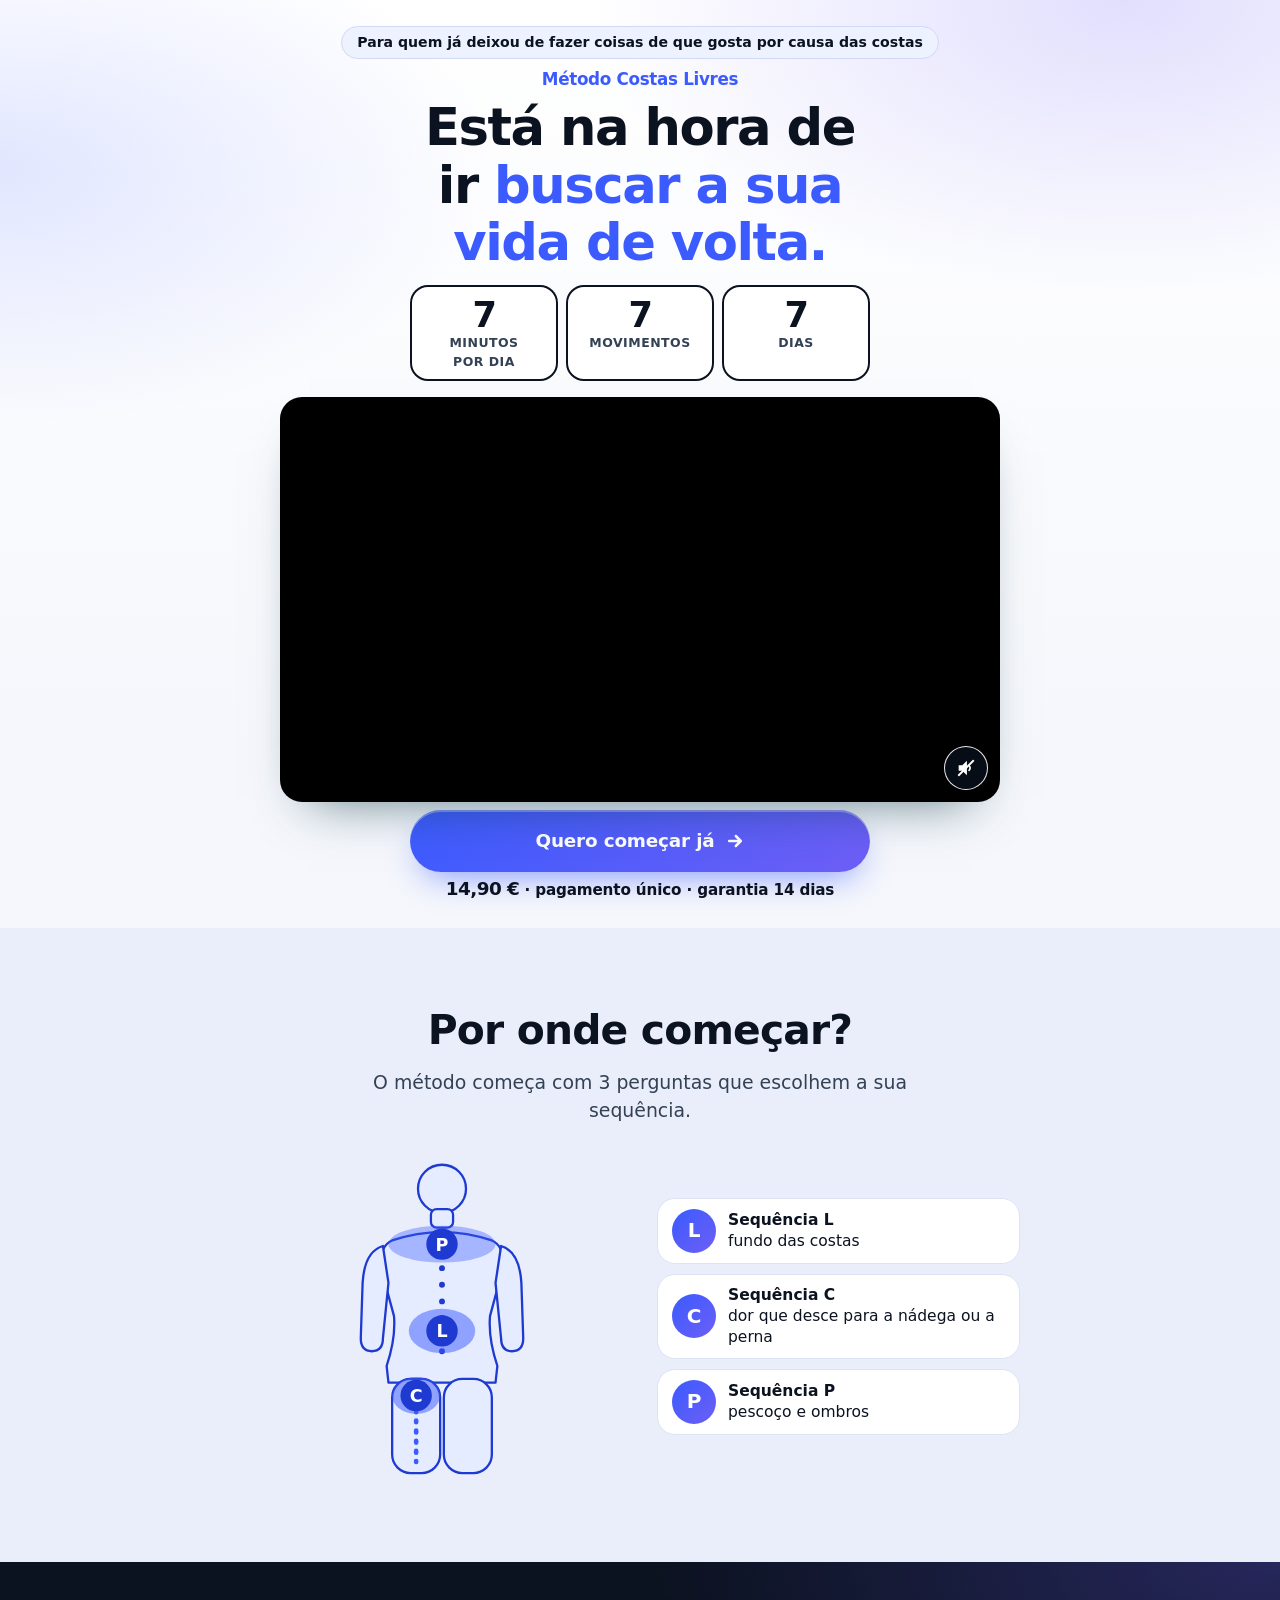
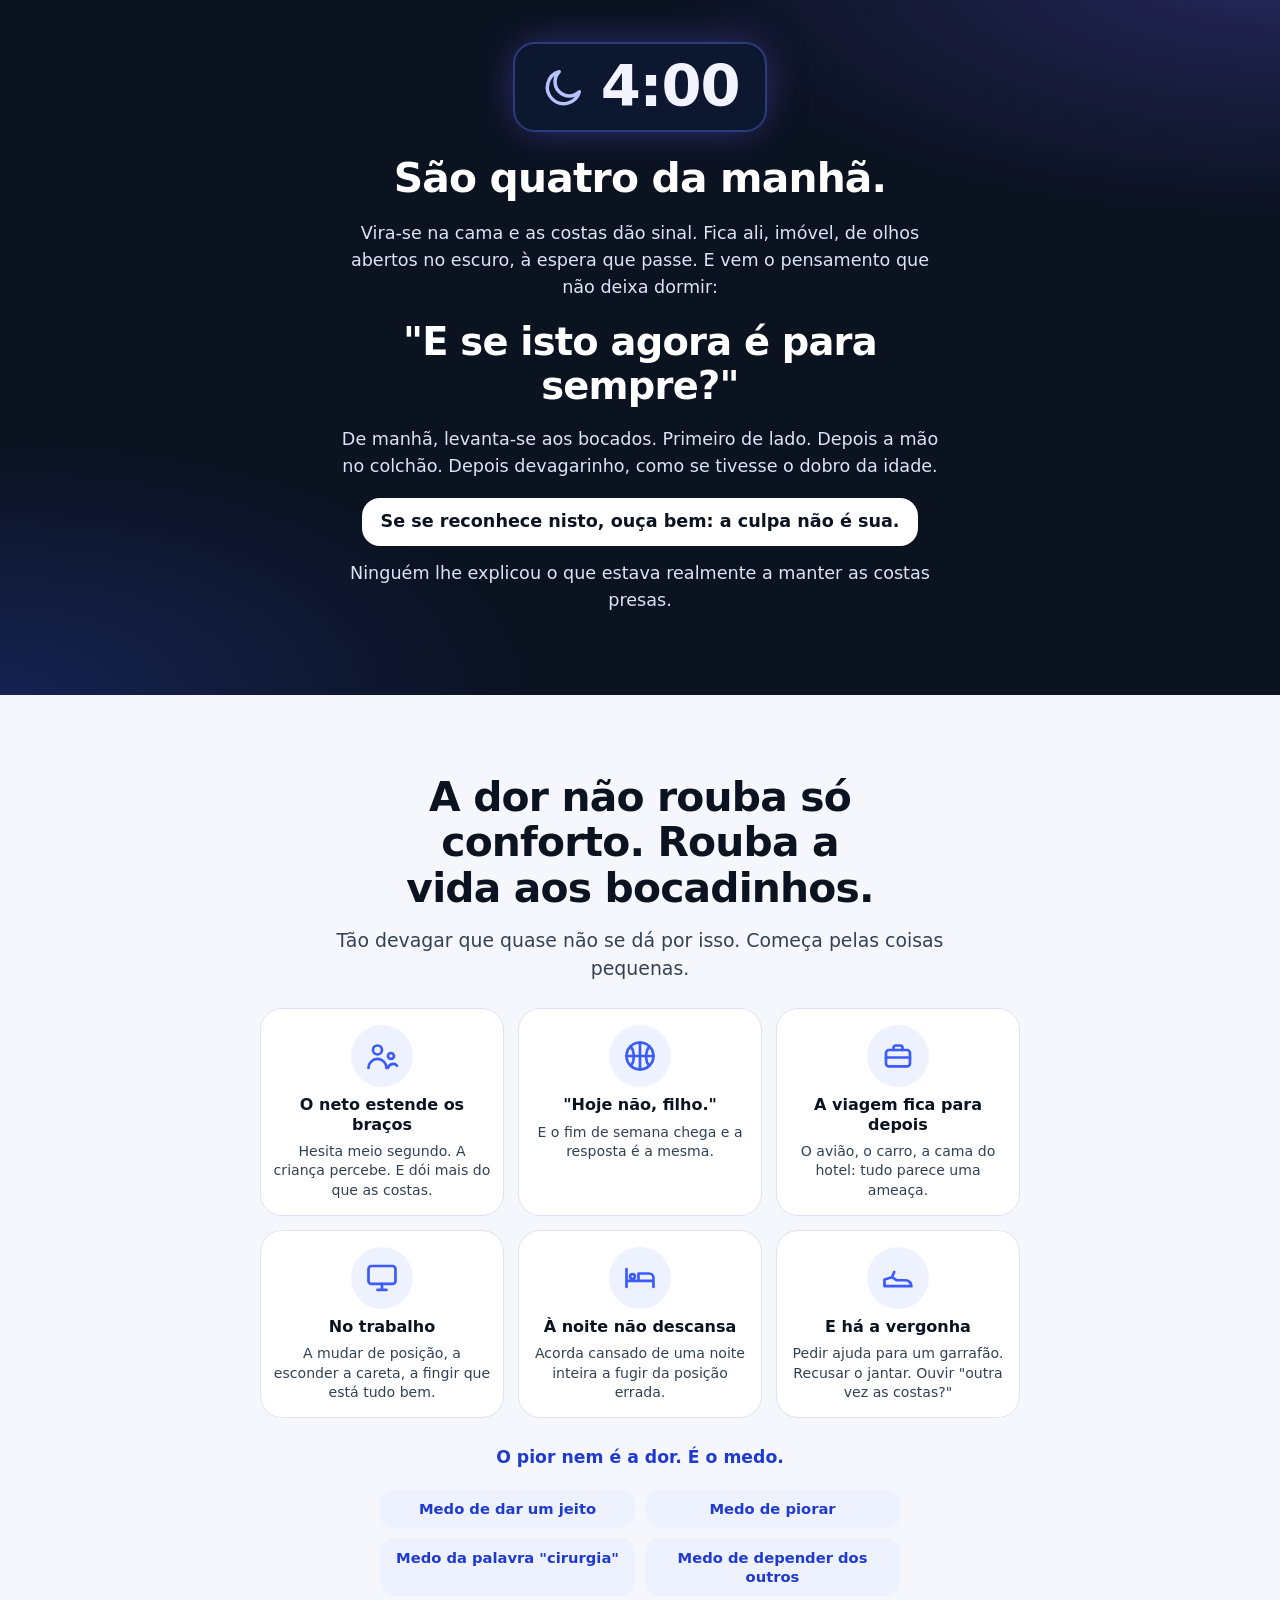
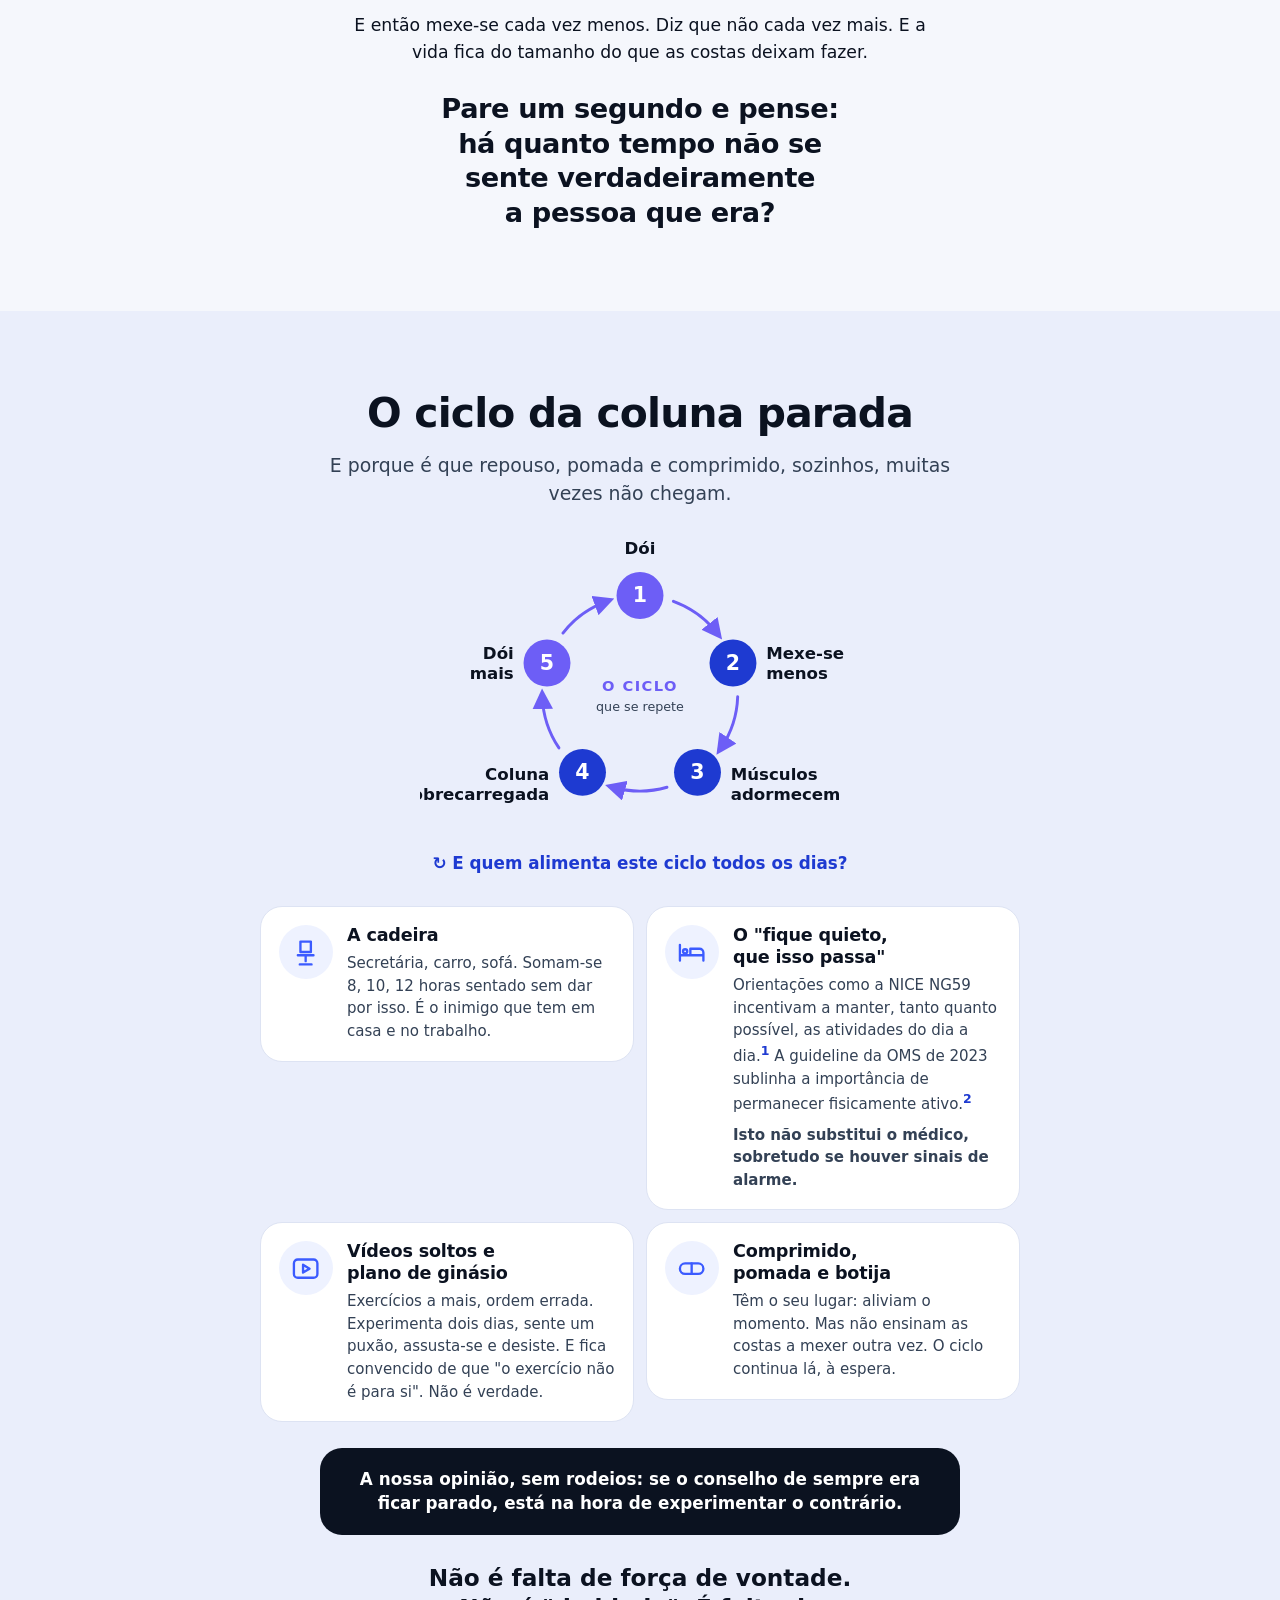
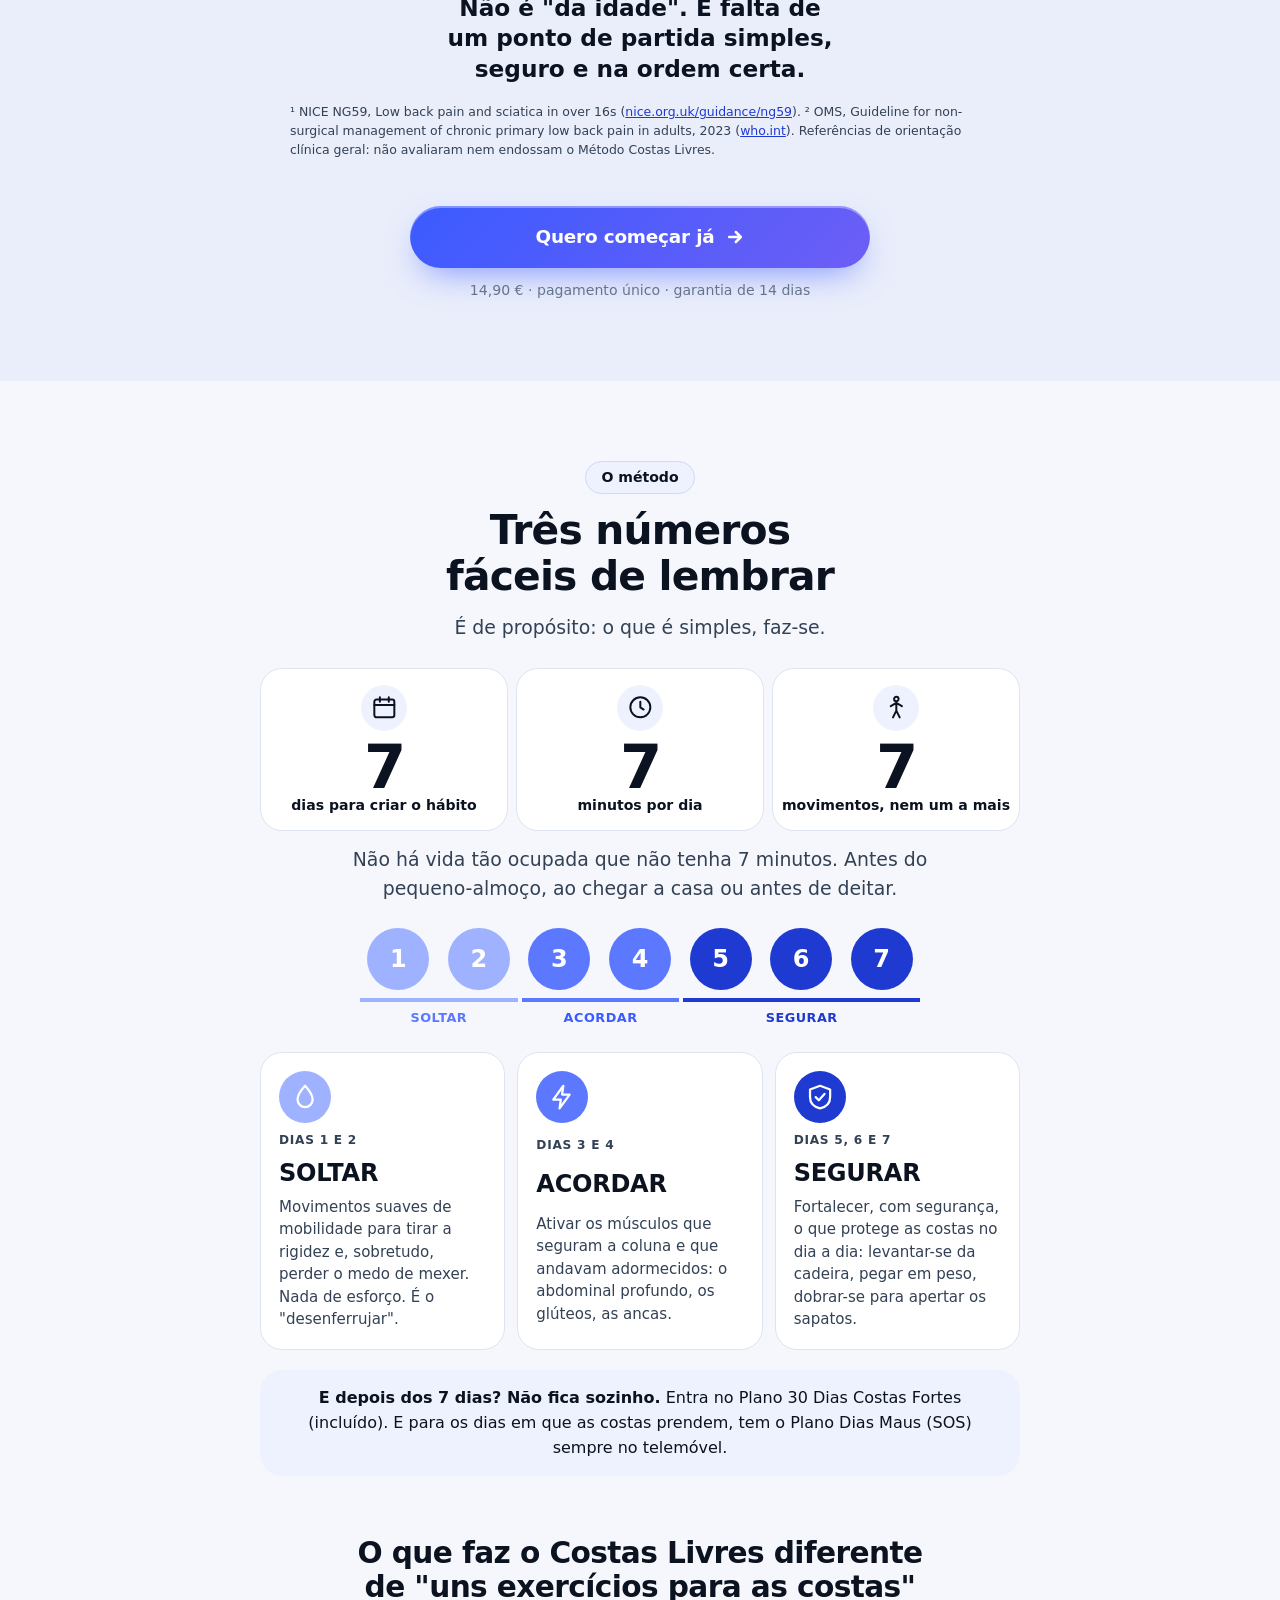
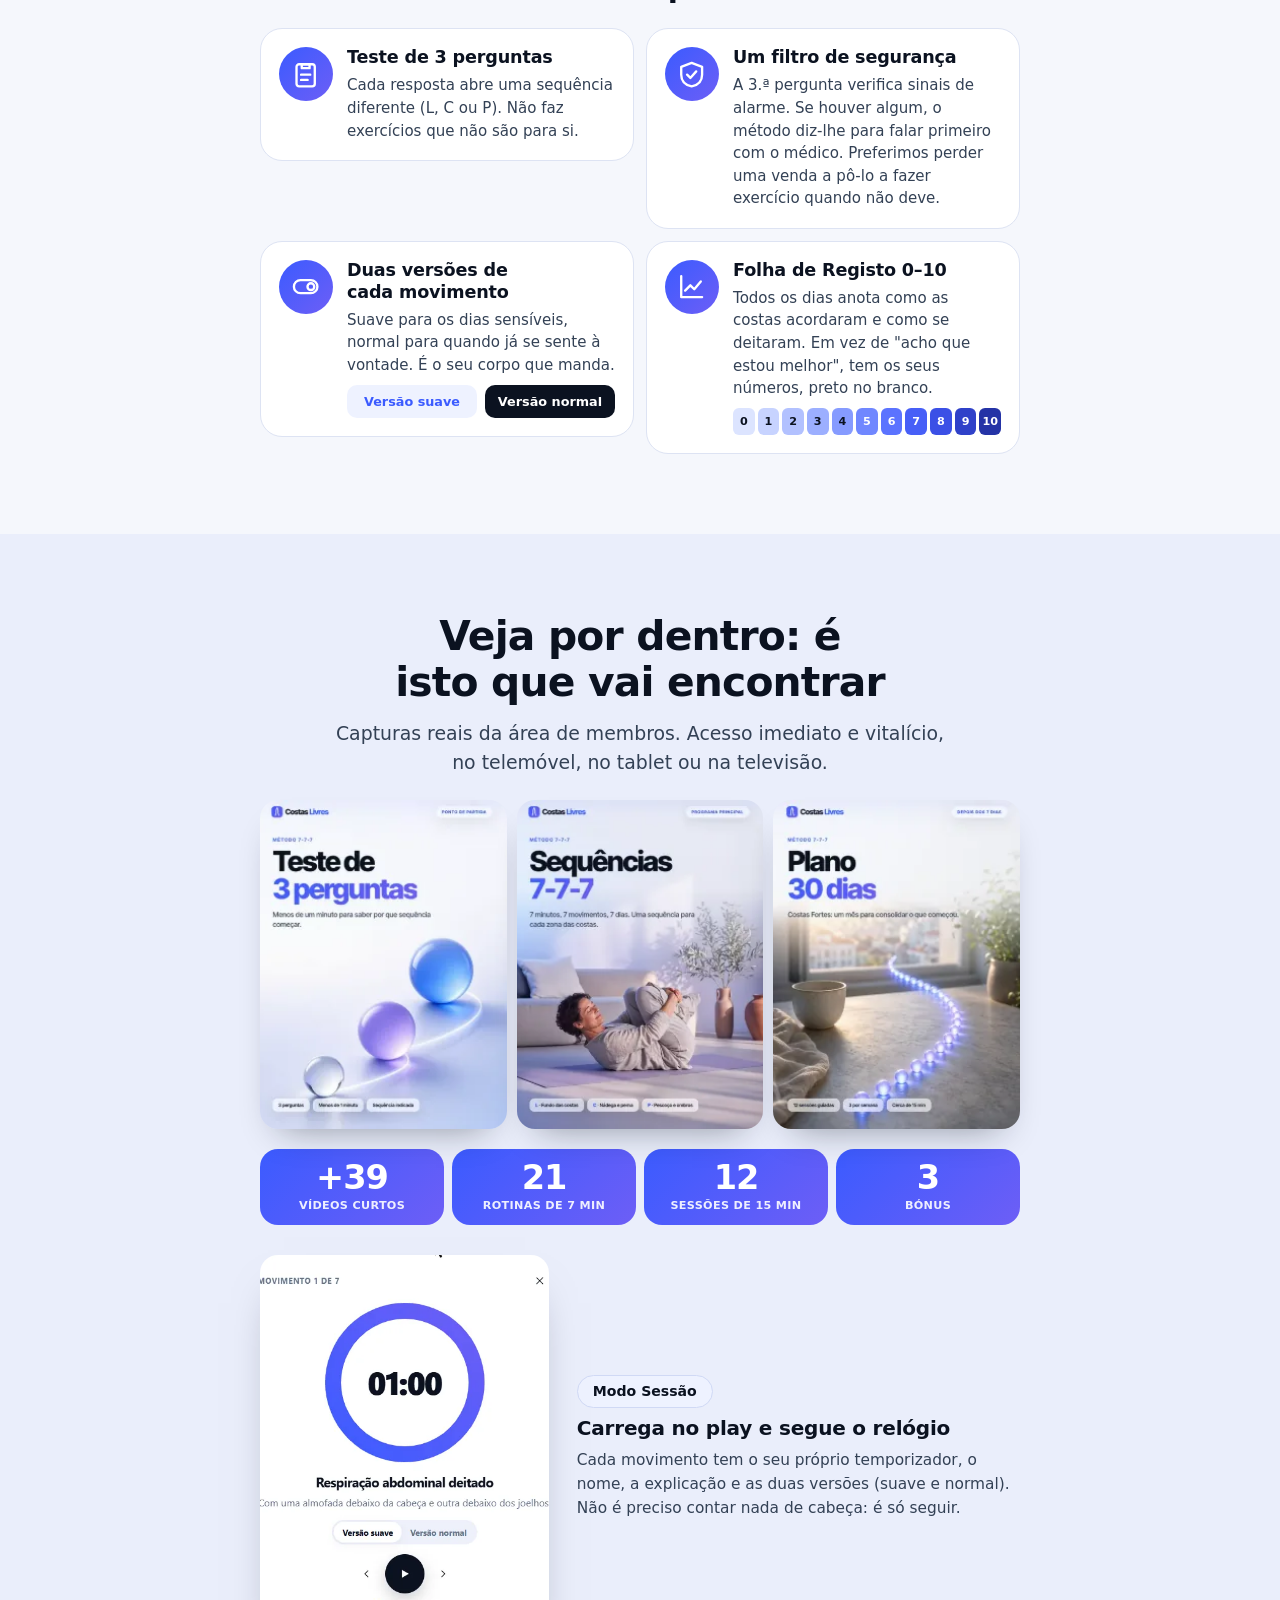
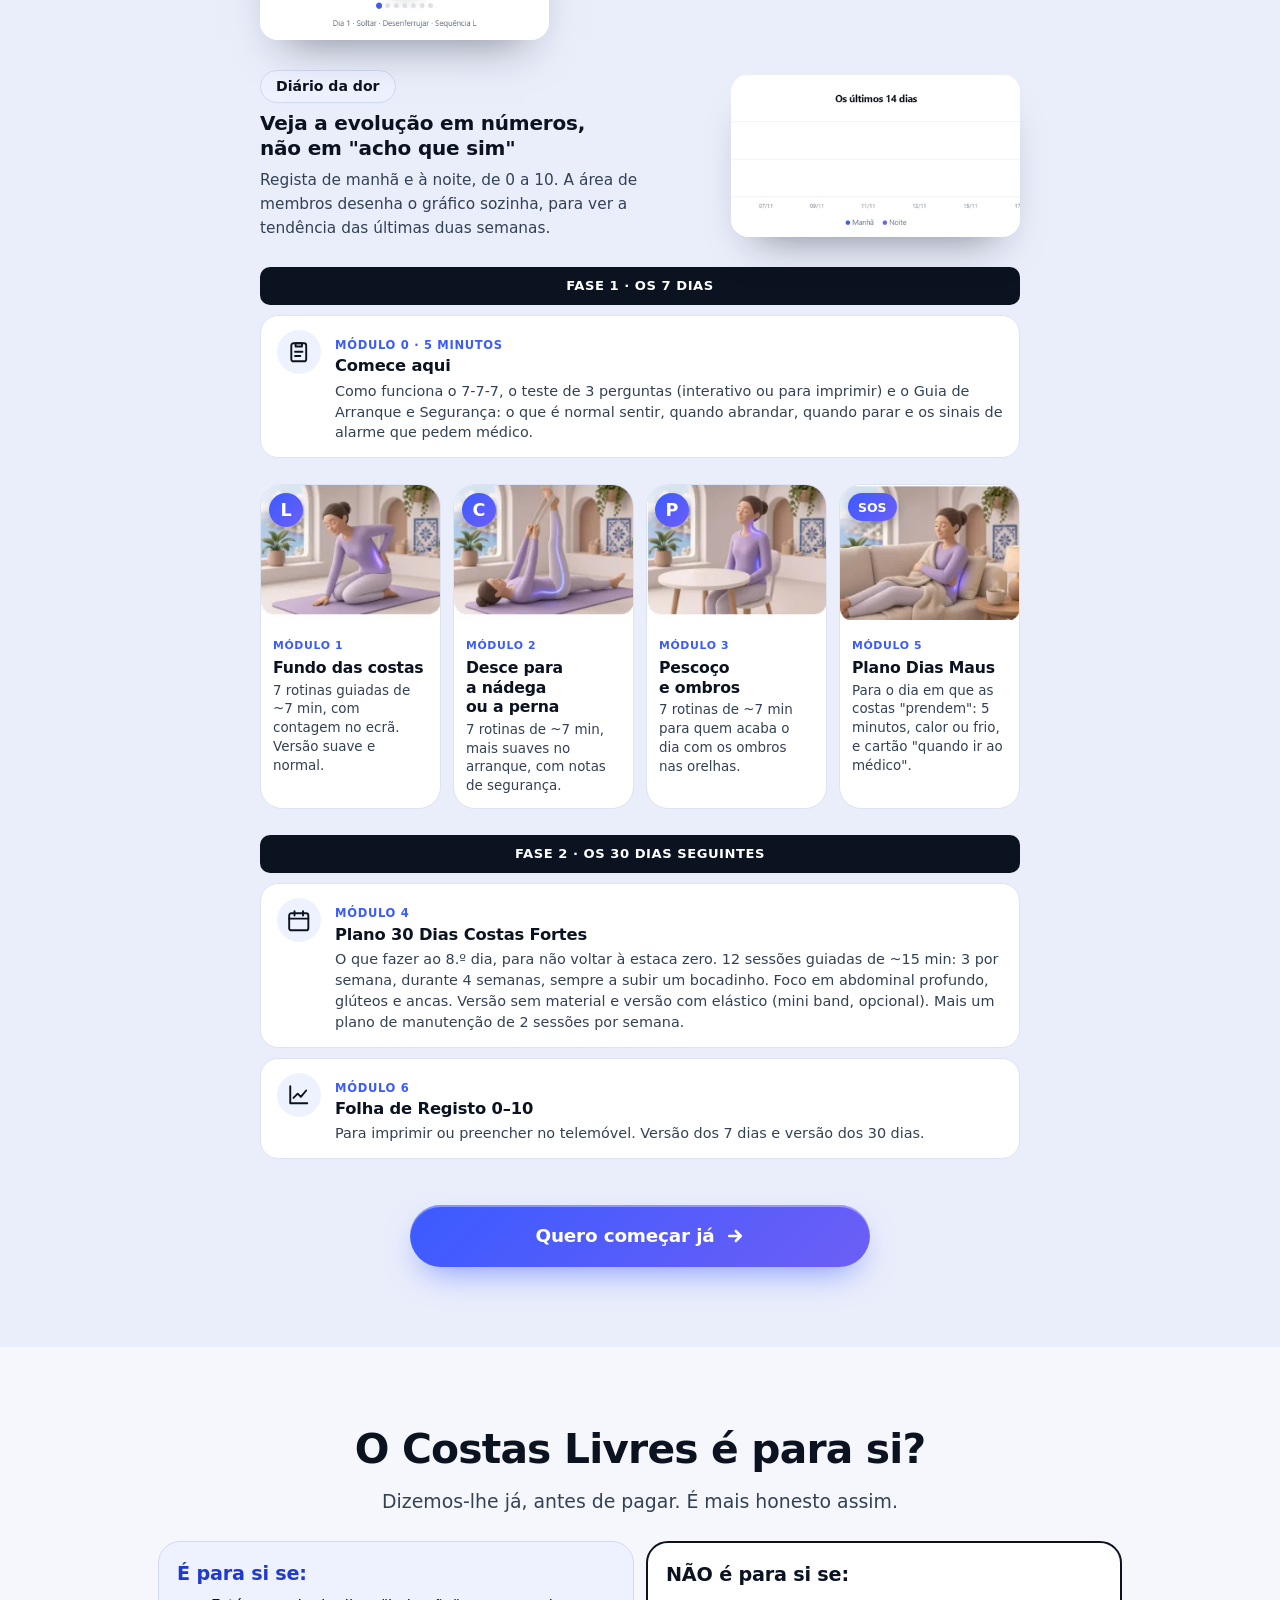
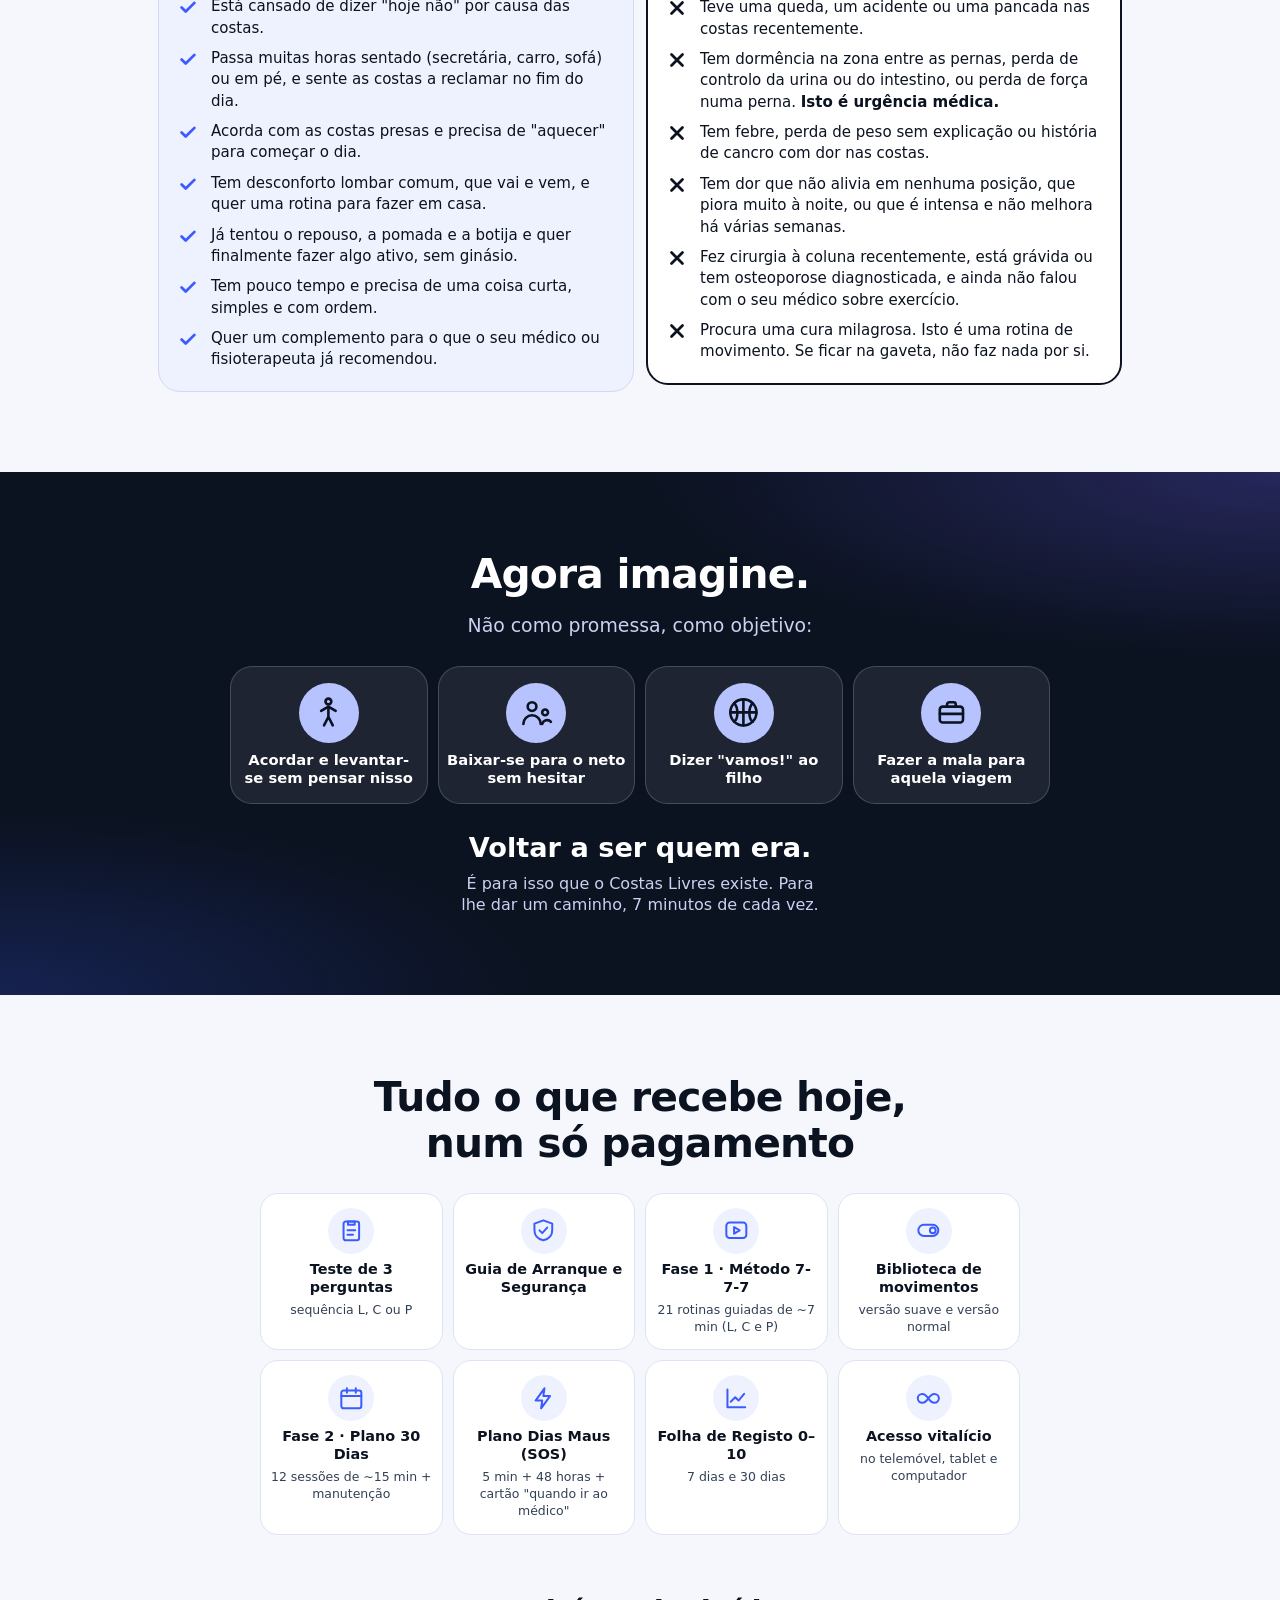
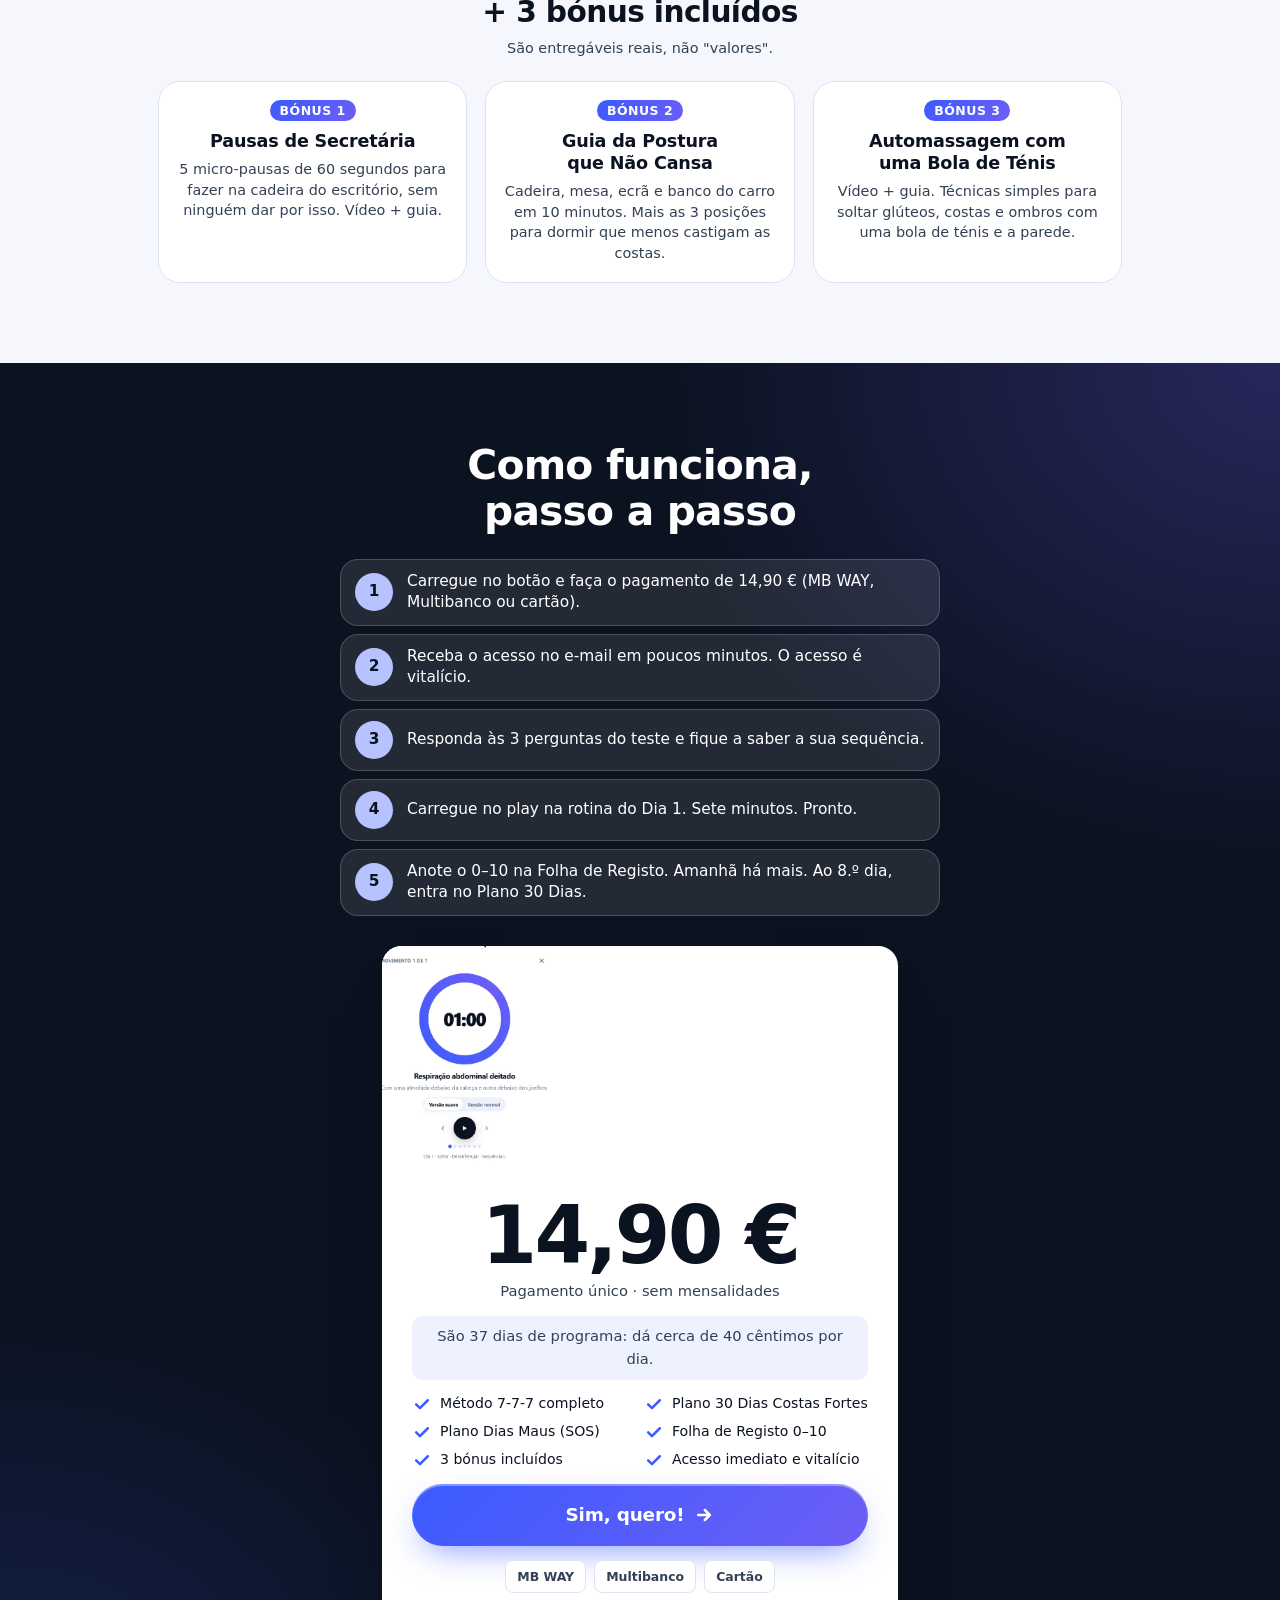
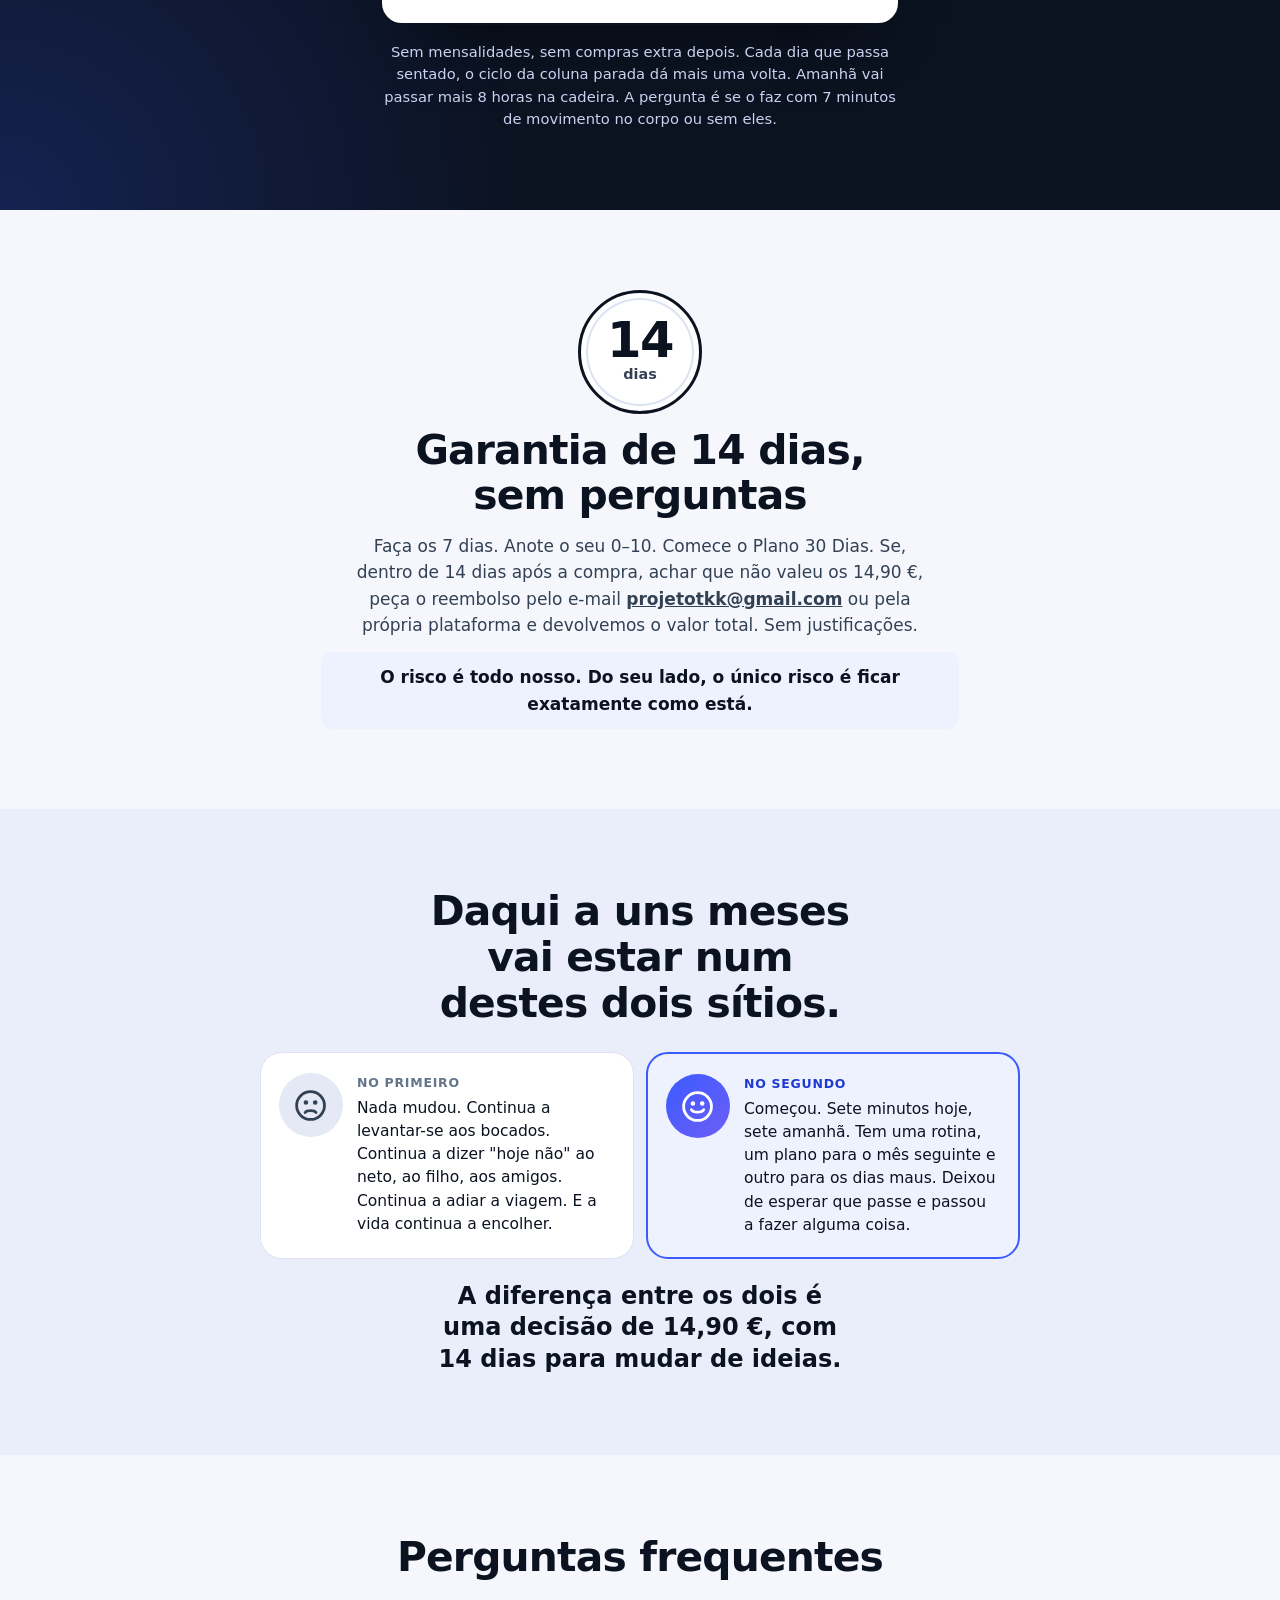
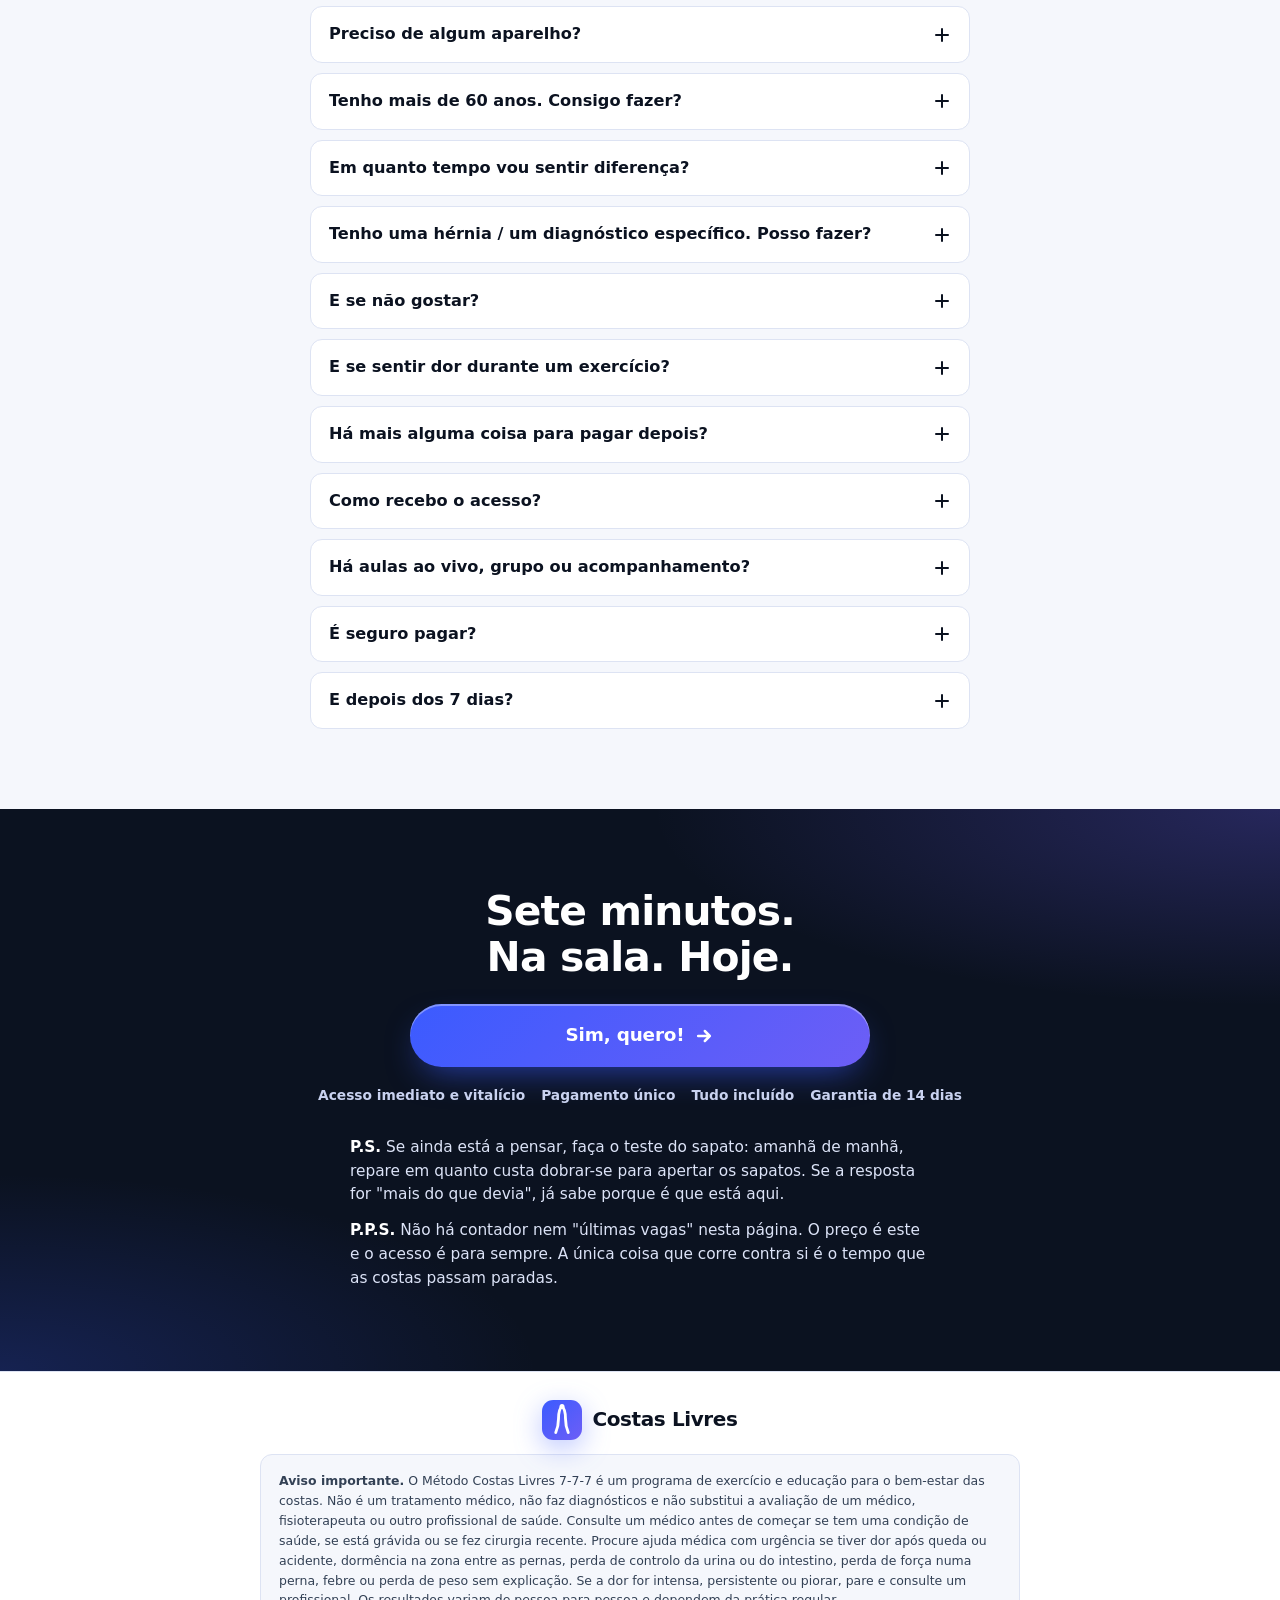
==== commit 33abc410: "Hero mobile: oferta clara no 1.º ecrã, VSL sem overlay, barra fixa cedo, capas dos bónus" ====
--- a/costas-livres-site/index.html
+++ b/costas-livres-site/index.html
@@ -125,7 +125,7 @@
 
 /* botão */
 .cta{display:flex;align-items:center;justify-content:center;gap:10px;width:100%;max-width:460px;margin-inline:auto;background:var(--cta);color:var(--cta-ink);text-decoration:none;text-align:center;
-  font:800 clamp(1rem,4.5vw,1.15rem)/1.2 var(--sans);text-transform:uppercase;letter-spacing:.02em;padding:20px 22px;border-radius:999px;border:0;cursor:pointer;
+  font:800 clamp(1rem,4.5vw,1.15rem)/1.2 var(--sans);letter-spacing:-.01em;padding:20px 22px;border-radius:999px;border:0;cursor:pointer;
   box-shadow:0 14px 34px -12px rgba(59,91,255,.65),0 2px 0 rgba(255,255,255,.35) inset;transition:filter .14s,transform .1s,box-shadow .1s}
 .cta:hover{filter:brightness(1.07)} .cta:active{transform:translateY(2px);box-shadow:0 6px 16px -10px rgba(59,91,255,.7)}
 .cta:focus-visible{outline:3px solid var(--ink);outline-offset:3px} .dark .cta:focus-visible{outline-color:#fff}
@@ -142,33 +142,53 @@
 .r169{aspect-ratio:16/9}.r43{aspect-ratio:4/3}.r34{aspect-ratio:3/4}
 
 /* hero */
-.hero{text-align:center;padding-block:18px clamp(36px,5vw,60px);background:radial-gradient(60% 45% at 88% 0,rgba(109,94,246,.20),transparent 70%),radial-gradient(55% 40% at 0 18%,rgba(59,91,255,.14),transparent 70%),linear-gradient(180deg,#fff 0,var(--cream) 80%)}
+.hero{text-align:center;padding-block:10px 18px;background:radial-gradient(60% 45% at 88% 0,rgba(109,94,246,.20),transparent 70%),radial-gradient(55% 40% at 0 18%,rgba(59,91,255,.14),transparent 70%),linear-gradient(180deg,#fff 0,var(--cream) 80%)}
 .brand{display:inline-flex;align-items:center;gap:10px;text-decoration:none;color:var(--ink)}
 .brand-i{width:40px;height:40px;flex:none;filter:drop-shadow(0 8px 14px rgba(59,91,255,.35))}
 .brand b{font-size:1.25rem;font-weight:800;letter-spacing:-.02em}
-.hero .kicker{margin-top:16px}
-.hero h1{font-size:clamp(1.95rem,7.4vw,3.4rem);max-width:18ch;margin:16px auto 0;letter-spacing:-.028em}
-.three{display:grid;grid-template-columns:repeat(3,1fr);gap:8px;max-width:460px;margin:20px auto 0}
-.three div{background:#fff;border:2px solid var(--teal);border-radius:18px;padding:10px 4px 9px;line-height:1.1}
-.three strong{display:block;font:800 2.2rem/1 var(--sans);color:var(--teal);letter-spacing:-.04em}
-.three span{font-size:.78rem;font-weight:700;color:var(--ink-2);text-transform:uppercase;letter-spacing:.04em}
-.player{position:relative;aspect-ratio:16/9;max-width:720px;width:100%;margin:22px auto 0;border-radius:22px;overflow:hidden;background:#000;box-shadow:0 26px 50px -30px rgba(14,59,67,.7)}
-.player iframe{position:absolute;inset:0;width:100%;height:100%;border:0}
+.hero .kicker{margin-top:0;font-size:.76rem;padding:5px 12px;max-width:36ch}
+.hero .product{margin:8px auto 0;font:800 .95rem/1.2 var(--sans);letter-spacing:-.02em;color:var(--accent)}
+.hero h1{font-size:clamp(1.5rem,5.8vw,3rem);max-width:20ch;margin:8px auto 0;letter-spacing:-.028em;hyphens:manual;-webkit-hyphens:manual;overflow-wrap:normal;word-break:normal}
+.three{display:grid;grid-template-columns:repeat(3,1fr);gap:6px;max-width:400px;margin:10px auto 0}
+.three div{background:#fff;border:2px solid var(--teal);border-radius:14px;padding:6px 3px 5px;line-height:1.1}
+.three strong{display:block;font:800 1.5rem/1 var(--sans);color:var(--teal);letter-spacing:-.04em}
+.three span{font-size:.68rem;font-weight:700;color:var(--ink-2);text-transform:uppercase;letter-spacing:.04em}
+.player{position:relative;aspect-ratio:16/9;max-width:720px;width:100%;margin:10px auto 0;border-radius:16px;overflow:hidden;background:#000;box-shadow:0 26px 50px -30px rgba(14,59,67,.7)}
+.player iframe{position:absolute;inset:0;width:100%;height:100%;border:0;pointer-events:none;transform:scale(1.18);transform-origin:center center}
 .player-poster{position:absolute;inset:0;width:100%;height:100%;object-fit:cover;transition:opacity .35s ease}
 .player-poster.hidden{opacity:0;pointer-events:none}
-.unmute{position:absolute;inset:0;width:100%;height:100%;border:0;padding:0;cursor:pointer;display:grid;place-items:center;align-content:center;gap:12px;
-  background:radial-gradient(ellipse at center,rgba(11,18,32,.46),rgba(11,18,32,.18) 62%,rgba(11,18,32,.06))}
-.unmute .ic-snd{box-sizing:border-box;width:clamp(84px,22vw,116px);height:clamp(84px,22vw,116px);margin:0;padding:clamp(19px,5.2vw,27px);
-  border-radius:50%;background:rgba(11,18,32,.76);border:2px solid rgba(255,255,255,.92);color:#fff;box-shadow:0 12px 34px -10px rgba(0,0,0,.8)}
-.unmute .lbl{font:800 clamp(.92rem,3.2vw,1.08rem)/1.2 var(--sans);color:#fff;letter-spacing:-.01em;text-shadow:0 2px 12px rgba(0,0,0,.85)}
+/* botão de som no canto: a camada é transparente (o gancho do vídeo fica visível);
+   a área toda recebe o clique, o ícone fica no canto inferior direito. */
+.unmute{position:absolute;inset:0;width:100%;height:100%;border:0;padding:0;cursor:pointer;background:transparent;display:grid;place-items:end end}
+.unmute .ic-snd{box-sizing:border-box;width:44px;height:44px;margin:0 12px 12px 0;padding:10px;
+  border-radius:50%;background:rgba(11,18,32,.72);border:1.5px solid rgba(255,255,255,.9);color:#fff;box-shadow:0 6px 18px -6px rgba(0,0,0,.65)}
+.unmute .lbl{position:absolute;width:1px;height:1px;padding:0;margin:-1px;overflow:hidden;clip:rect(0,0,0,0);white-space:nowrap;border:0}
 .unmute.hidden{display:none}
 @media (prefers-reduced-motion:no-preference){
   .unmute .ic-snd{animation:pulsaSom 2.4s ease-in-out infinite}
   @keyframes pulsaSom{0%,100%{transform:scale(1)}50%{transform:scale(1.07)}}
 }
 .hero .intro{max-width:52ch;margin:20px auto 0;color:var(--ink-2);font-size:1.04rem}
-.hero .act{margin-top:24px}
-.hero .act .fine{margin-top:12px}
+.hero .act{margin-top:12px}
+.hero .act .fine{margin-top:8px}
+.hero .offer-line{margin-top:8px;font:700 .95rem/1.25 var(--sans);color:var(--ink);letter-spacing:-.01em;text-wrap:balance}
+.hero .offer-line strong{font:800 1.15rem/1 var(--sans);letter-spacing:-.03em;color:var(--teal)}
+@media(min-width:700px){
+  .hero{padding-block:16px 28px}
+  .hero .kicker{margin-top:10px;font-size:.88rem;padding:6px 15px;max-width:none}
+  .hero .product{margin-top:10px;font-size:1.05rem}
+  .hero h1{font-size:clamp(2rem,5vw,3.2rem);max-width:18ch;margin-top:10px}
+  .three{gap:8px;max-width:460px;margin-top:14px}
+  .three div{border-radius:18px;padding:10px 4px 9px}
+  .three strong{font-size:2.2rem}
+  .three span{font-size:.78rem}
+  .player{margin-top:16px;border-radius:22px}
+  .hero .act{margin-top:8px}
+  .hero .act .fine,.hero .offer-line{margin-top:8px}
+}
+@media(max-width:480px){
+  .hero .cta{padding:15px 16px}
+}
 
 /* mapa do corpo */
 .zone{display:grid;gap:18px;align-items:center;max-width:760px;margin:26px auto 0}
@@ -444,12 +464,15 @@
 
 <!-- 1. HERO -->
 <header class="hero" id="topo"><div class="wrap">
-  <h1>As costas tiraram-lhe a vida aos bocadinhos. Está na hora de a ir <span class="hl">buscar de volta.</span></h1>
+  <span class="kicker">Para quem já deixou de fazer coisas de que gosta por causa das costas</span>
+  <p class="product">Método Costas Livres</p>
+  <h1>Está na hora de ir <span class="hl">buscar a sua vida de volta.</span></h1>
   <div class="three"><div><strong>7</strong><span>minutos<br>por dia</span></div><div><strong>7</strong><span>movimentos</span></div><div><strong>7</strong><span>dias</span></div></div>
 
   <!-- VSL: fachada (capa do YouTube) primeiro, pra não atrasar o LCP. O
        iframe de verdade só é criado por JS depois da página carregar, já
-       com autoplay mudo e legendas desligadas. Clicar no ícone ativa o som.
+       com autoplay mudo e legendas desligadas. Clicar no ícone no canto (ou em qualquer
+       ponto do leitor) ativa o som.
        Para trocar o vídeo, troca o ID na variável YT_ID no <script> do fim
        da página (e no link rel="preload" da capa, lá no <head>). -->
   <div class="player yt" id="player">
@@ -465,7 +488,7 @@
   </div>
   <div class="act">
     <a class="cta" href="https://pay.hotmart.com/J108572116L?checkoutMode=10">Quero começar já <svg><use href="#ar"/></svg></a>
-    <p class="fine">14,90 € · pagamento único · acesso imediato e vitalício · garantia de 14 dias</p>
+    <p class="offer-line"><strong>14,90 €</strong> · pagamento único · garantia 14 dias</p>
   </div>
 </div></header>
 
@@ -797,7 +820,7 @@
   //    iframe pesado do YouTube só é criado por JS depois do essencial já
   //    ter saído (requestIdleCallback, com setTimeout de reserva pra quem
   //    não tem isso, como o Safari/iOS). Já pede autoplay mudo e legendas
-  //    desligadas (cc_load_policy=0 + unloadModule). O ícone no meio ativa o som; se o
+  //    desligadas (cc_load_policy=0 + unloadModule). O ícone no canto ativa o som; se o
   //    clique vier antes do iframe existir, cria-o na hora.
   var playerBox=document.getElementById('player'),poster=document.getElementById('playerPoster'),unmute=document.getElementById('unmute');
   var YT_ID='DHnikrgvcFQ',frame=null,frameReady=false;
@@ -862,13 +885,13 @@
     try{var u=new URL(a.href);add.forEach(function(p){u.searchParams.set(p[0],p[1])});a.href=u.toString()}catch(e){}
   });
 
-  // 4) barra fixa: aparece depois do hero, esconde-se junto à oferta
+  // 4) barra fixa: no móvel aparece após ~60 px de rolagem e esconde-se junto à oferta
   var bar=document.getElementById('sticky'),offer=document.getElementById('oferta'),hero=document.getElementById('topo');
   if(bar&&offer&&hero){
     bar.classList.add('armed');
     var upd=function(){
       var r=offer.getBoundingClientRect(),inOffer=r.top<innerHeight*0.9&&r.bottom>0;
-      bar.classList.toggle('on',scrollY>520&&!inOffer);
+      bar.classList.toggle('on',scrollY>60&&!inOffer);
     };
     addEventListener('scroll',upd,{passive:true});addEventListener('resize',upd);upd();
   }
